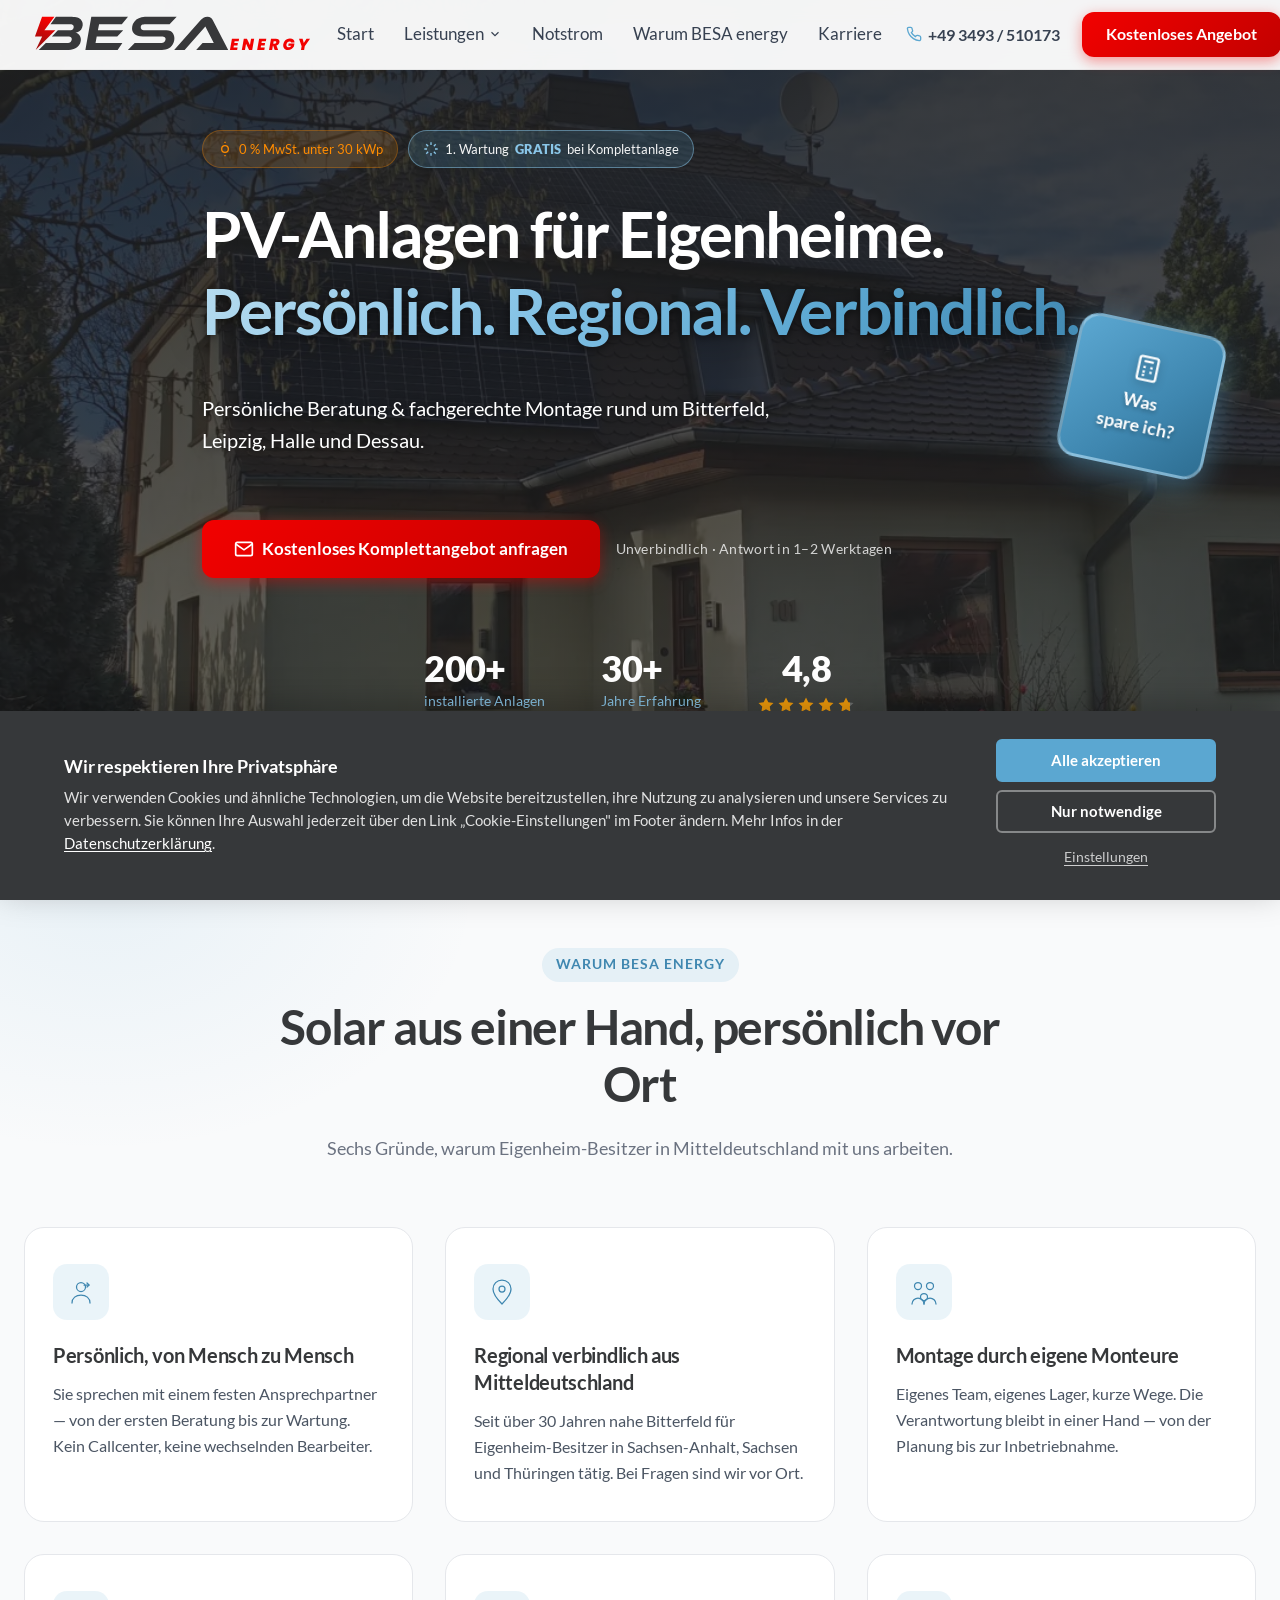
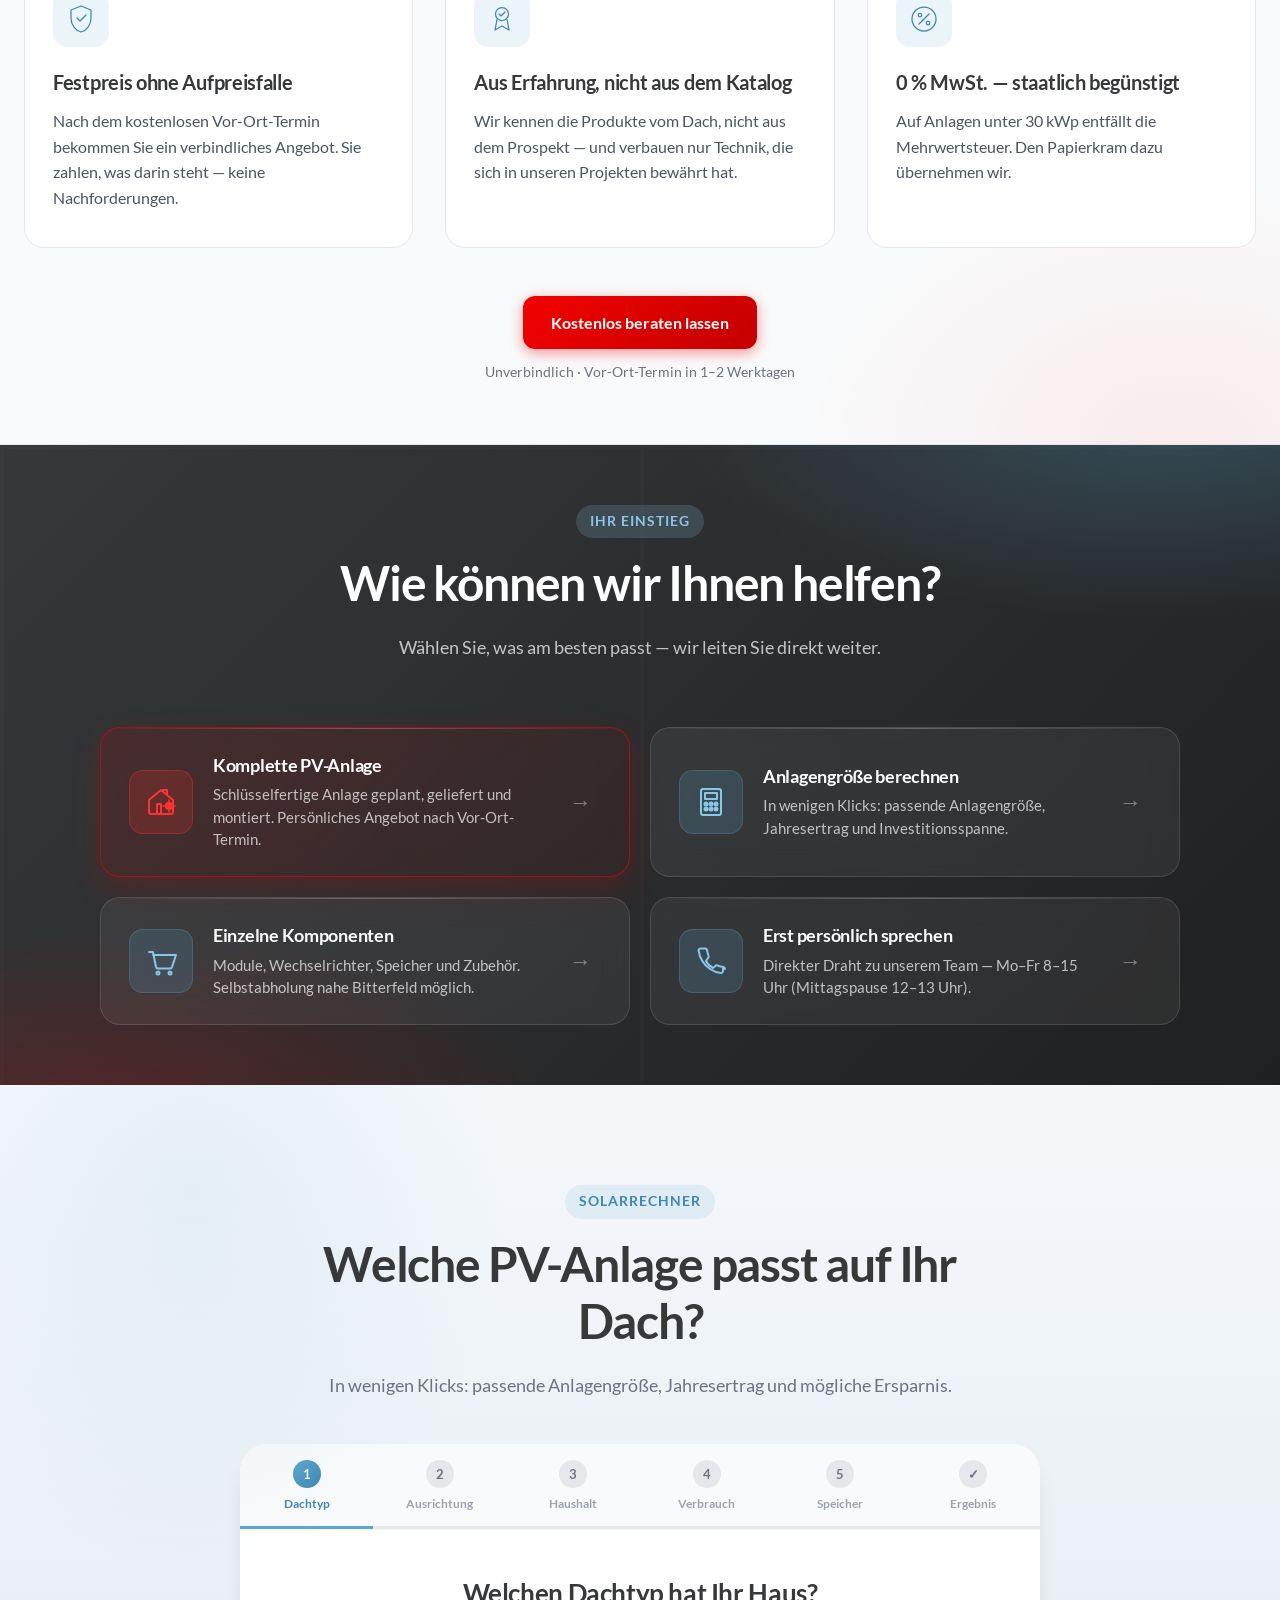
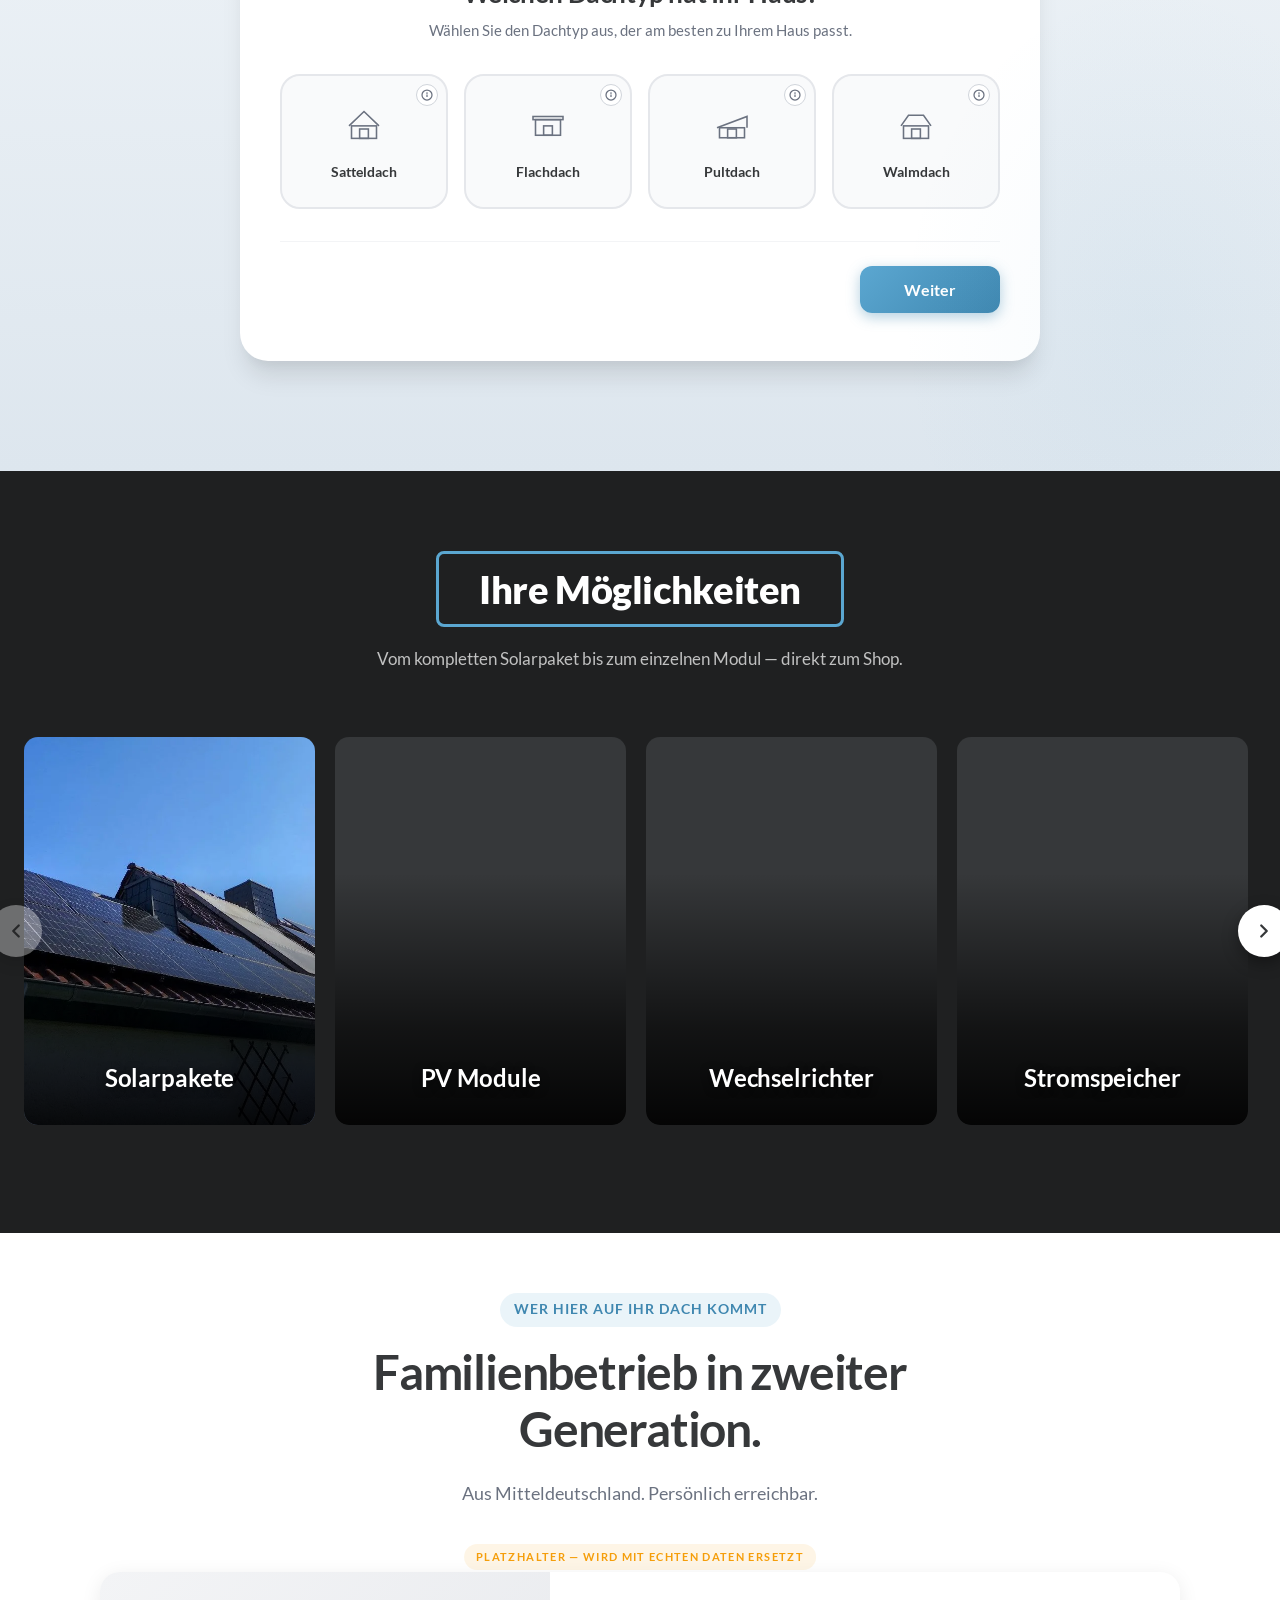
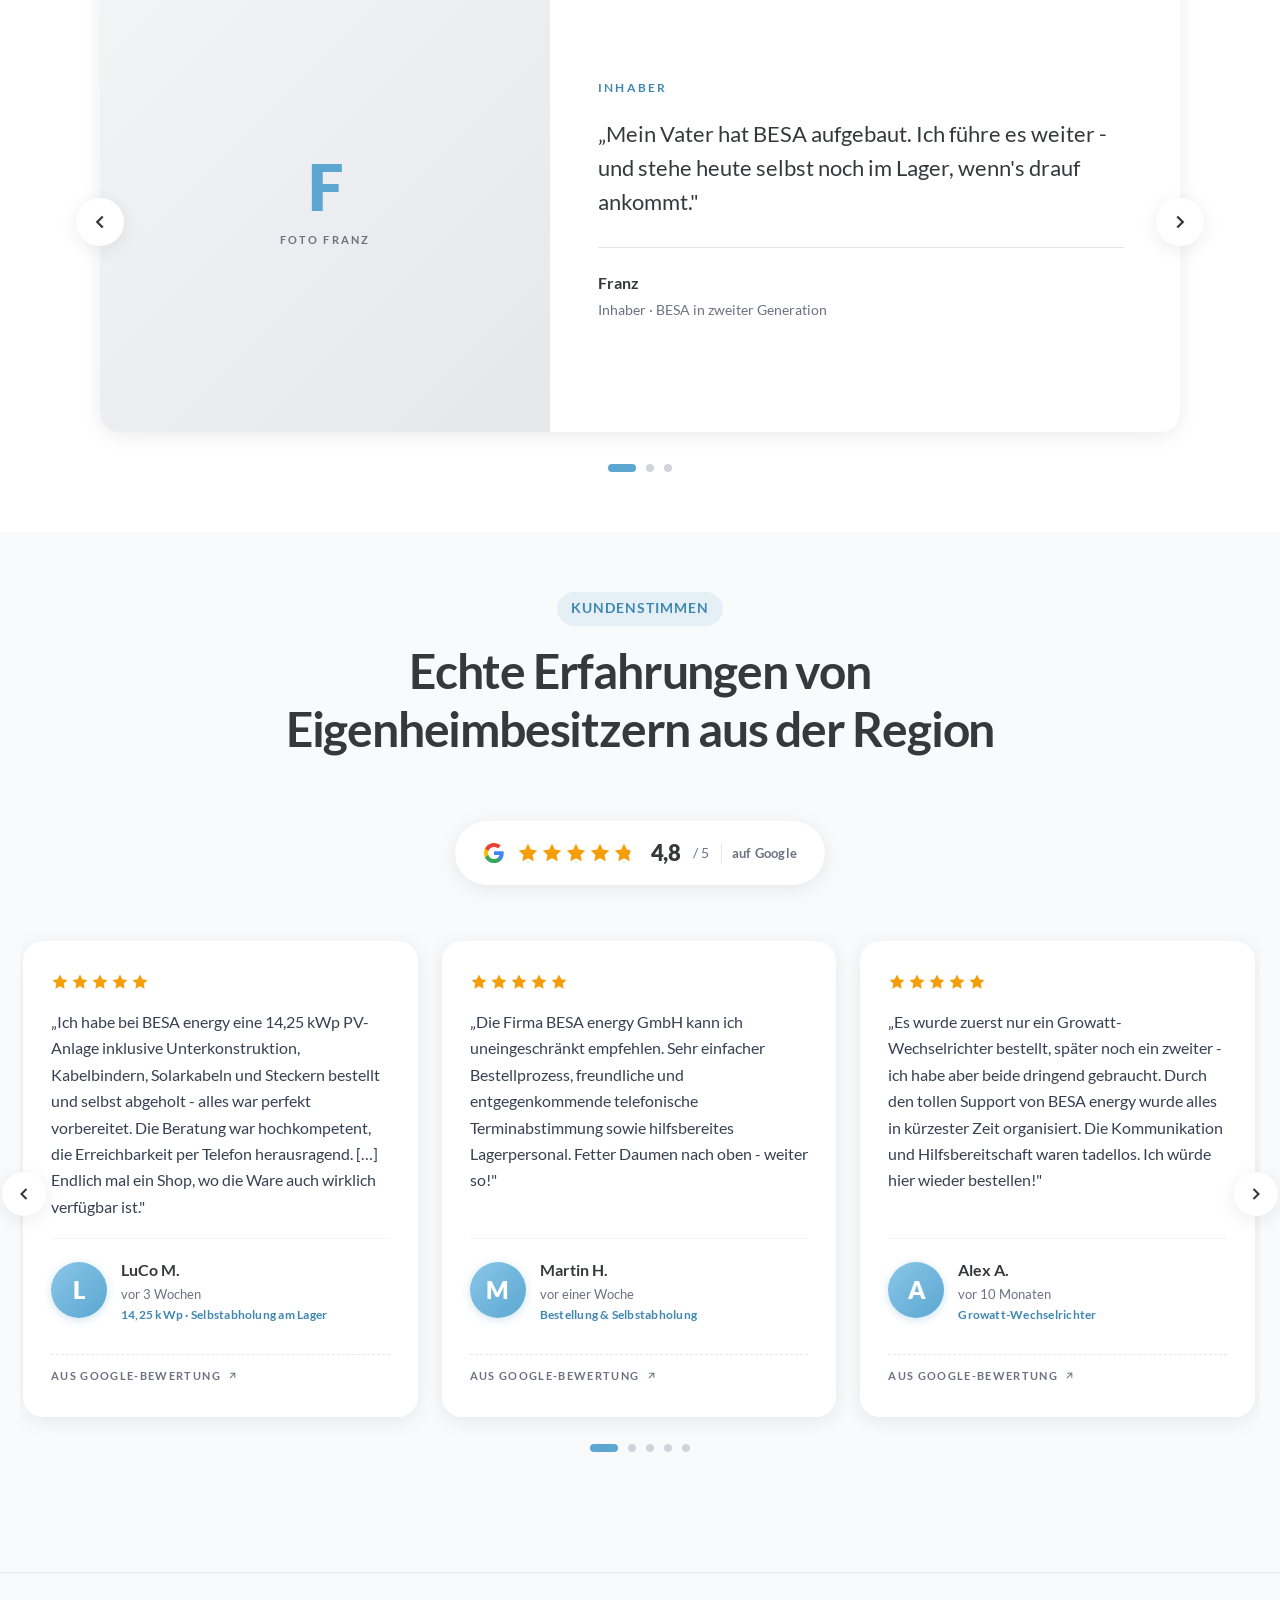
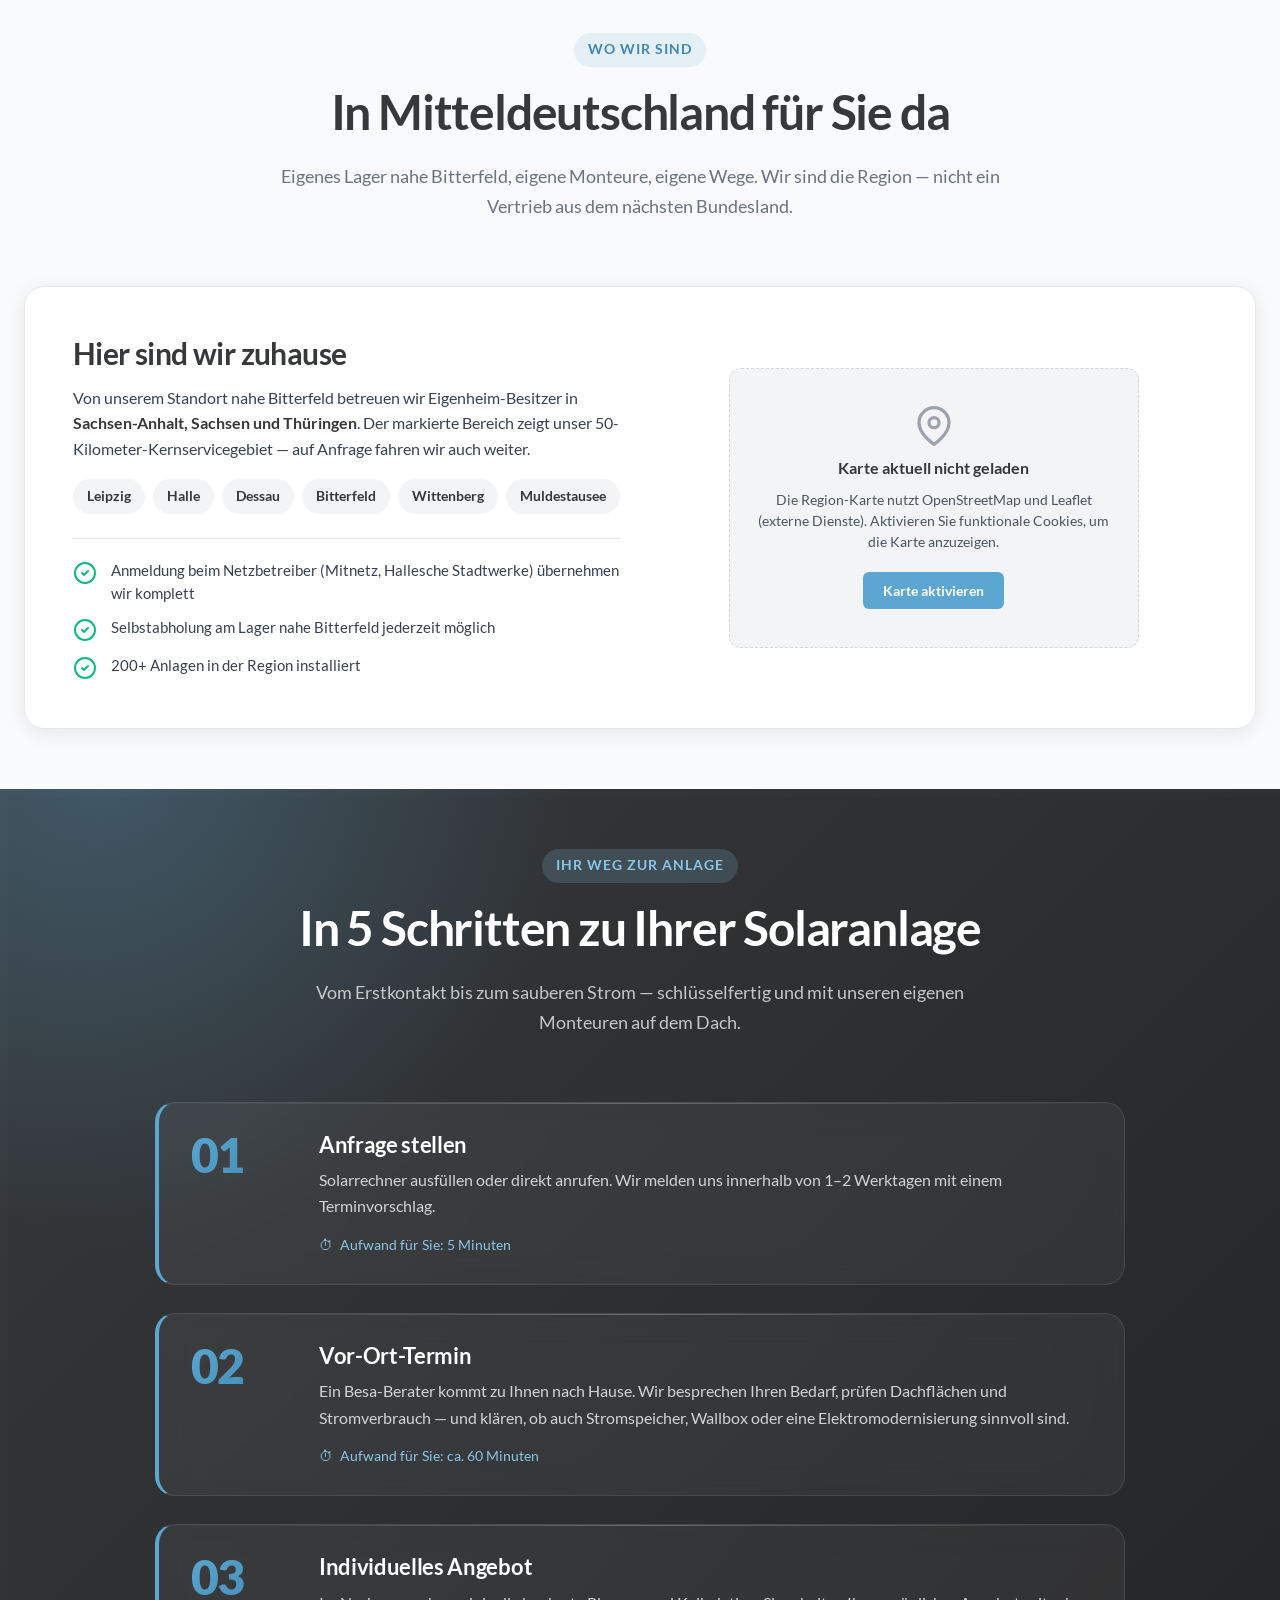
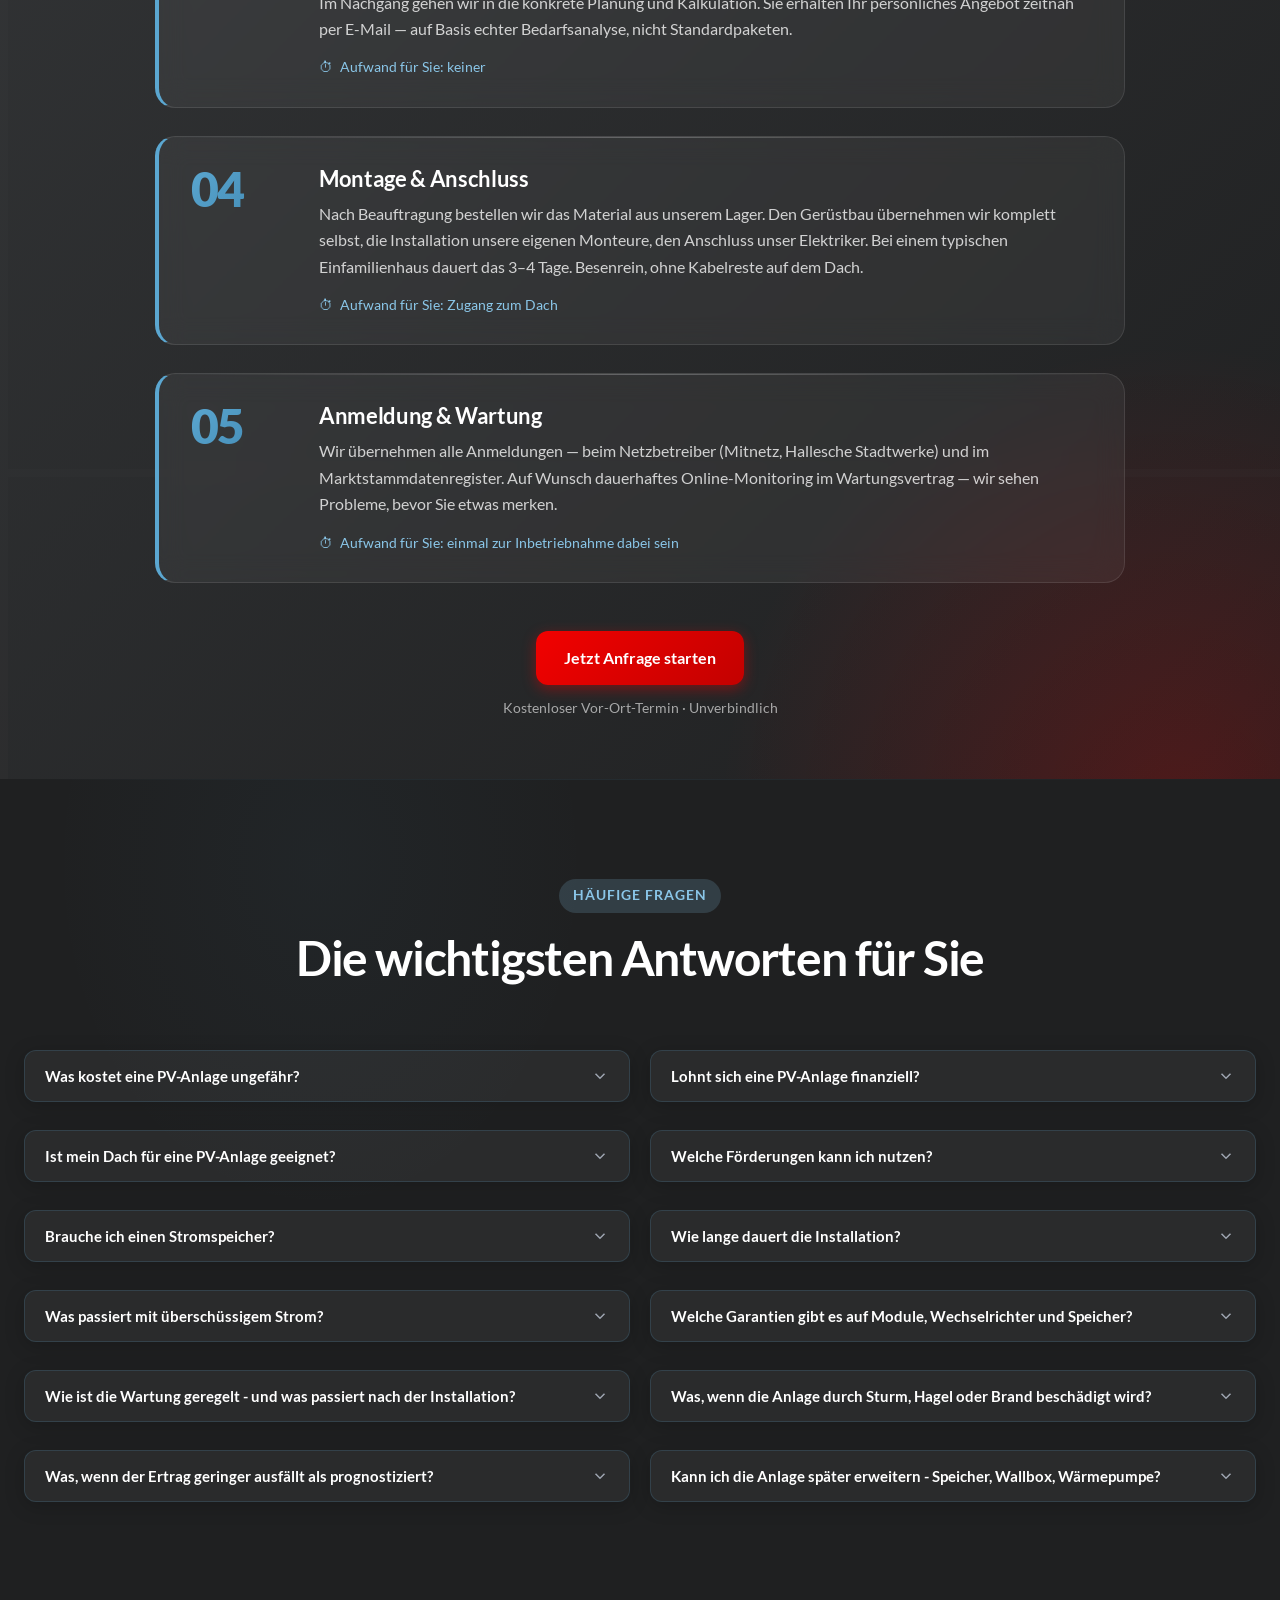
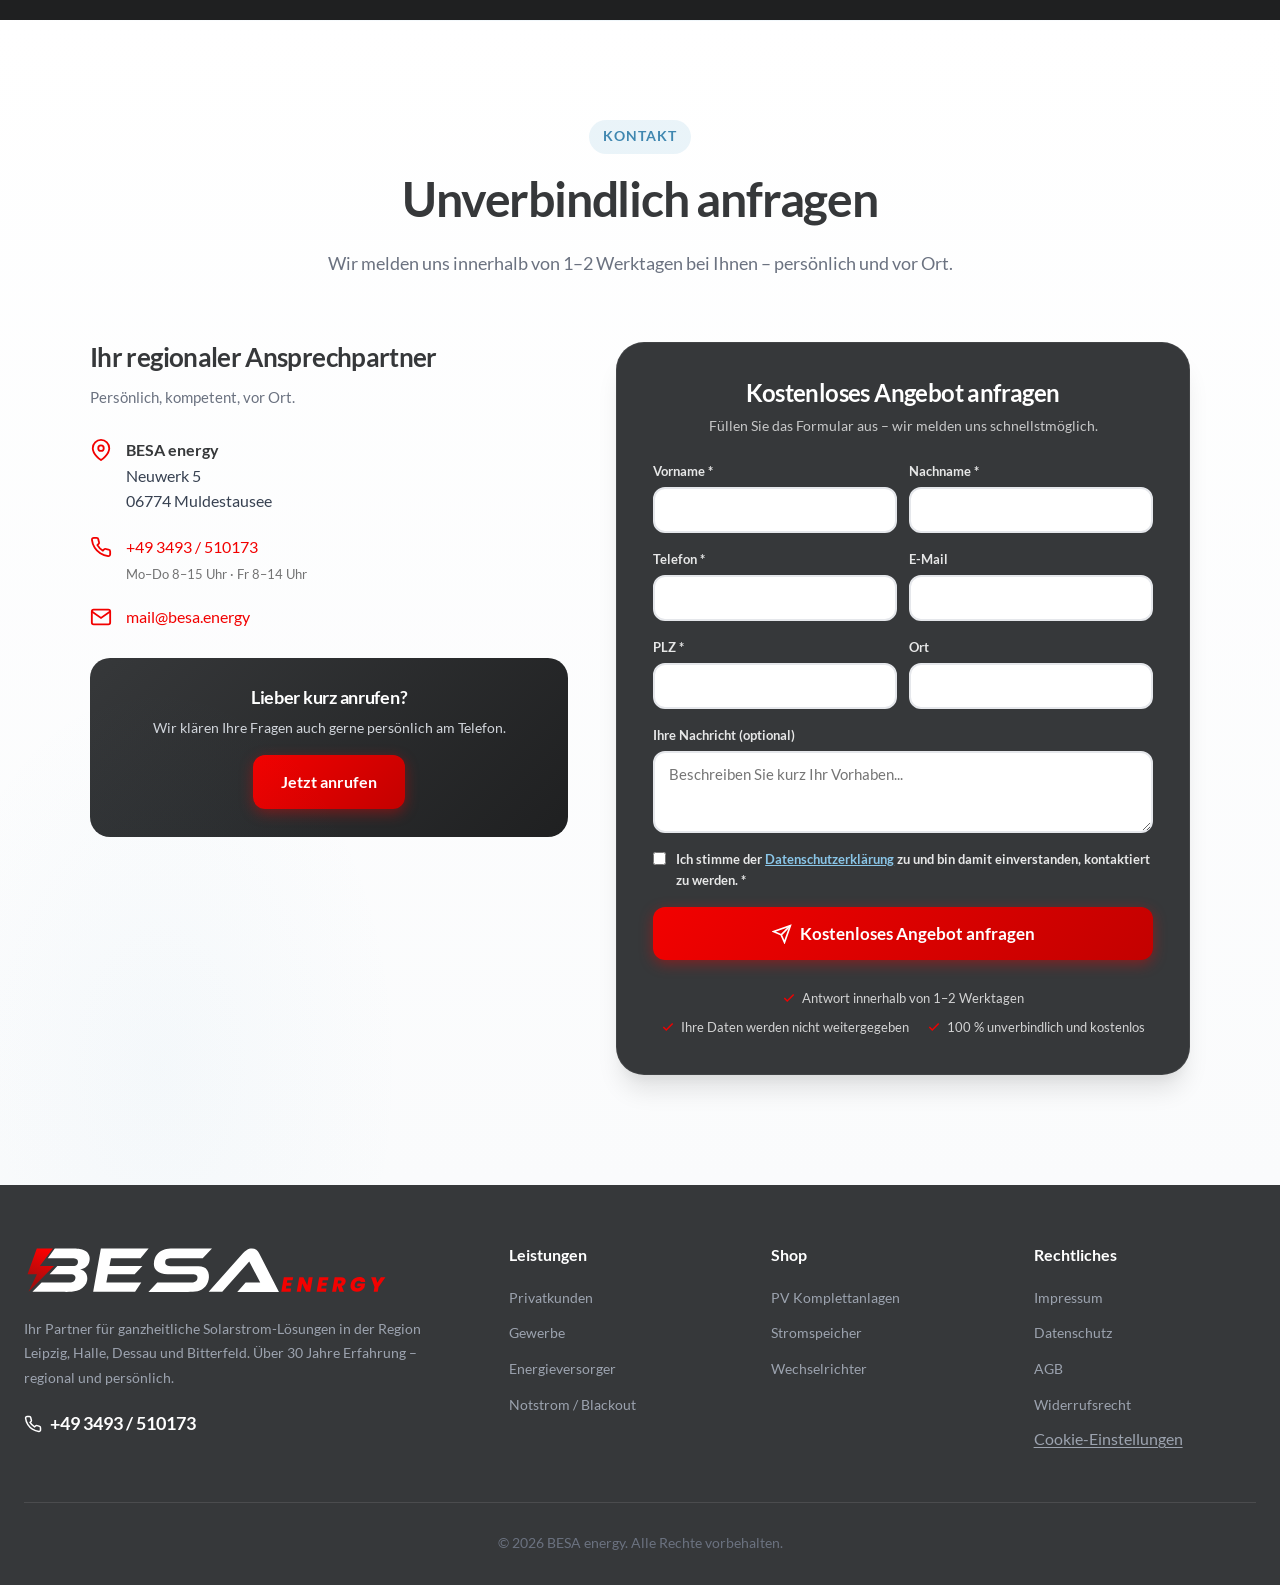
==== index.html @ c67fc4a5 "Initiales Repository: BESA energy Landingpage Statische Website (HTML/CSS/JS, kein Build-Step). Stan" ====
<!DOCTYPE html>
<html lang="de">

<head>
    <meta charset="UTF-8">
    <meta name="viewport" content="width=device-width, initial-scale=1.0">
    <meta name="description"
        content="Effiziente Photovoltaik-Anlagen für Ihr Eigenheim. Schlüsselfertige PV-Lösungen in der Region Bitterfeld, Leipzig, Halle und Dessau. Jetzt kostenlos beraten lassen.">
    <title>BESA energy – Ihre Photovoltaik, mühelos, effizient, nachhaltig</title>
    <link rel="icon" type="image/svg+xml" href="media/favicon.svg">
    <link rel="alternate icon" type="image/png" href="media/favicon-32.png">
    <link rel="apple-touch-icon" href="media/favicon-180.png">

    <!-- Open Graph / Social Media -->
    <meta property="og:type" content="website">
    <meta property="og:title" content="BESA energy – Photovoltaik aus der Region">
    <meta property="og:description"
        content="Schlüsselfertige PV-Lösungen in der Region Bitterfeld, Leipzig, Halle und Dessau. 30+ Jahre Erfahrung. Jetzt kostenlos beraten lassen.">
    <meta property="og:url" content="https://www.besa.energy">
    <meta property="og:image" content="https://www.besa.energy/media/og-image.jpg">
    <meta name="twitter:card" content="summary_large_image">

    <!-- Canonical URL (TODO: an finalen Hosting-Pfad anpassen, sobald Felix entschieden hat - z.B. lp.besa.energy oder besa.energy/lp/) -->
    <link rel="canonical" href="https://www.besa.energy/">

    <!-- Preload critical assets -->
    <link rel="preload" href="media/aerial-solar-farm.jpg" as="image">

    <!-- Lato lokal gehostet (DSGVO-konform) - Preload der wichtigsten Schnitte -->
    <link rel="preload" href="css/fonts/lato-400.woff2" as="font" type="font/woff2" crossorigin>
    <link rel="preload" href="css/fonts/lato-700.woff2" as="font" type="font/woff2" crossorigin>
    <link rel="stylesheet" href="css/styles.css?v=20260615">
    <link rel="stylesheet" href="css/cookie-banner.css?v=20260615">
    <!-- Leaflet (Region-Karte) wird erst nach Cookie-Consent (Funktional) nachgeladen - siehe js/main.js -->
    <!-- EmailJS wird erst beim Absenden des Kontaktformulars nachgeladen - siehe js/main.js -->

    <!-- Schema.org LocalBusiness -->
    <script type="application/ld+json">
    {
        "@context": "https://schema.org",
        "@type": "LocalBusiness",
        "name": "BESA energy",
        "description": "Ihr Partner für ganzheitliche Solarstrom-Lösungen in der Region Bitterfeld, Leipzig, Halle und Dessau.",
        "url": "https://www.besa.energy",
        "telephone": "+493493510173",
        "email": "mail@besa.energy",
        "address": {
            "@type": "PostalAddress",
            "streetAddress": "Neuwerk 5",
            "addressLocality": "Muldestausee",
            "postalCode": "06774",
            "addressCountry": "DE"
        },
        "areaServed": ["Leipzig", "Halle", "Dessau", "Bitterfeld", "Muldestausee"],
        "priceRange": "$$",
        "openingHours": ["Mo-Th 08:00-15:00", "Fr 08:00-14:00"],
        "sameAs": []
    }
    </script>

    <!-- Schema.org FAQPage -->
    <script type="application/ld+json">
    {
        "@context": "https://schema.org",
        "@type": "FAQPage",
        "mainEntity": [
            {
                "@type": "Question",
                "name": "Was kostet eine PV-Anlage ungefähr?",
                "acceptedAnswer": {
                    "@type": "Answer",
                    "text": "Eine schlüsselfertige 6-kWp-Anlage ohne Speicher beginnt bei rund 9.000 €, eine 10-kWp-Anlage mit 10-kWh-Speicher liegt typisch zwischen 18.000 € und 25.000 €. Der Preis hängt von Anlagengröße, Speichergröße, Dachform, Ausrichtung und Zubehör ab. Beim kostenlosen Vor-Ort-Termin gibt es einen verbindlichen Festpreis. Seit 2023 fällt für Anlagen unter 30 kWp keine Mehrwertsteuer mehr an."
                }
            },
            {
                "@type": "Question",
                "name": "Lohnt sich eine PV-Anlage finanziell?",
                "acceptedAnswer": {
                    "@type": "Answer",
                    "text": "Eine typische 10-kWp-Anlage zahlt sich in 9–12 Jahren ab. Danach produziert sie weitere 15–20 Jahre kostenlos Strom - die Module sind in der Regel auf 25+ Jahre Leistung garantiert. Über die Einspeisevergütung (aktuell 8,03 ct/kWh für Anlagen ≤ 10 kWp) wird vergütet, was nicht selbst verbraucht wird."
                }
            },
            {
                "@type": "Question",
                "name": "Ist mein Dach für eine PV-Anlage geeignet?",
                "acceptedAnswer": {
                    "@type": "Answer",
                    "text": "Die meisten Dächer sind geeignet - entscheidend sind Ausrichtung, Neigung und Verschattung. Ideal ist Süd mit 30–35°, aber auch Ost-West-Anlagen erreichen rund 90 % des Optimums. Flachdächer funktionieren mit Aufständerung. Auch ältere Dächer mit Asbest oder Eternit prüfen wir vor Ort - oft lohnt sich eine Sanierung im selben Zug."
                }
            },
            {
                "@type": "Question",
                "name": "Welche Förderungen kann ich nutzen?",
                "acceptedAnswer": {
                    "@type": "Answer",
                    "text": "Die wichtigste Vergünstigung gilt automatisch: 0 % Mehrwertsteuer auf Anlagen unter 30 kWp inkl. Speicher. Für die Finanzierung bietet die KfW über das Programm 270 zinsgünstige Kredite. In Sachsen-Anhalt und Sachsen gibt es zeitweise Landesprogramme für Speicher und Energieberatung. Wir prüfen bei jedem Angebot, was passt, und kümmern uns auf Wunsch um die Antragstellung."
                }
            },
            {
                "@type": "Question",
                "name": "Brauche ich einen Stromspeicher?",
                "acceptedAnswer": {
                    "@type": "Answer",
                    "text": "Pflicht ist er nicht - sinnvoll meist schon. Ohne Speicher liegt der Eigenverbrauch typisch bei 25–35 %, mit Speicher bei 60–80 %. Speicher rechnen sich besonders, wenn man tagsüber wenig zu Hause ist, eine Wärmepumpe plant oder Inselbetrieb bei Stromausfall möchte."
                }
            },
            {
                "@type": "Question",
                "name": "Wie lange dauert die Installation?",
                "acceptedAnswer": {
                    "@type": "Answer",
                    "text": "Die reine Montage dauert 1–3 Tage. Vom Erstgespräch bis zur fertigen Anlage vergehen in der Regel 4–8 Wochen - inklusive Planung, Genehmigung und Netzanmeldung. BESA übernimmt den gesamten Papierkram: Anmeldung beim Netzbetreiber, Marktstammdatenregister und ggf. Bauanzeige."
                }
            },
            {
                "@type": "Question",
                "name": "Was passiert mit überschüssigem Strom?",
                "acceptedAnswer": {
                    "@type": "Answer",
                    "text": "Überschüssiger Strom geht automatisch ins öffentliche Netz und wird über die Einspeisevergütung vergütet - aktuell 8,03 ct/kWh für Anlagen ≤ 10 kWp, festgeschrieben für 20 Jahre. Mit einem Batteriespeicher steigt der Eigenverbrauch von typisch 30 % auf 70–80 % - meist der größere finanzielle Hebel."
                }
            },
            {
                "@type": "Question",
                "name": "Welche Garantien gibt es auf Module, Wechselrichter und Speicher?",
                "acceptedAnswer": {
                    "@type": "Answer",
                    "text": "Module: 25 Jahre Leistungsgarantie (mindestens 80–87 % Nennleistung) und 12–15 Jahre Produktgarantie. Wechselrichter: meist 10 Jahre. Speicher: 10 Jahre. Plus zweijährige Werkstatt-Gewährleistung auf die Montage. Eingesetzt werden bewährte Marken wie SMA, Fronius, BYD."
                }
            },
            {
                "@type": "Question",
                "name": "Wie ist die Wartung geregelt?",
                "acceptedAnswer": {
                    "@type": "Answer",
                    "text": "Eine PV-Anlage ist sehr wartungsarm. Empfohlen wird ein Wartungs-Check alle 4–6 Jahre für Verschmutzung, Verkabelung und Wechselrichter-Daten. Die erste Wartung bei BESA ist gratis, wenn Kauf und Montage über uns laufen."
                }
            },
            {
                "@type": "Question",
                "name": "Was, wenn die Anlage durch Sturm, Hagel oder Brand beschädigt wird?",
                "acceptedAnswer": {
                    "@type": "Answer",
                    "text": "Module sind so gebaut, dass sie Hagelkörnern bis ca. 25 mm Durchmesser standhalten. Wir empfehlen, die Anlage in die Wohngebäudeversicherung aufzunehmen oder eine separate PV-Versicherung abzuschließen (ab ca. 80 €/Jahr). BESA hilft bei der Schadensaufnahme und Dokumentation."
                }
            },
            {
                "@type": "Question",
                "name": "Was, wenn der Ertrag geringer ausfällt als prognostiziert?",
                "acceptedAnswer": {
                    "@type": "Answer",
                    "text": "Schwankungen von ±10 % zwischen einzelnen Jahren sind normal. Wenn der Ertrag dauerhaft deutlich unter Prognose liegt, schauen wir uns die Anlage an - meist ist es Verschmutzung, ein Modul-Defekt oder ein Wechselrichter-Problem. Über Garantie oder Wartung abgedeckt."
                }
            },
            {
                "@type": "Question",
                "name": "Kann ich die Anlage später erweitern?",
                "acceptedAnswer": {
                    "@type": "Answer",
                    "text": "Ja, in den meisten Fällen problemlos. Speicher lassen sich nachrüsten, sofern der Wechselrichter dafür ausgelegt ist. Wallboxen integrieren sich reibungslos. Auch eine Modul-Erweiterung ist möglich, wenn Dachplatz und Wechselrichter mitmachen. Wer schon beim Erstkauf E-Auto oder Wärmepumpe plant, sollte das in der Planung berücksichtigen lassen."
                }
            }
        ]
    }
    </script>
</head>

<body>
    <!-- Header -->
    <header class="header" id="header">
        <div class="container">
            <a href="/" class="logo">
                <img src="media/logo.svg" alt="BESA energy" class="logo-img">
            </a>
            <nav class="nav" id="nav">
                <a href="index.html" class="active">Start</a>
                <!-- Leistungen: echte Unterseiten (privat/gewerbe/energieversorger = privat/Gewerbe/Stadtwerke) -->
                <div class="nav-dropdown">
                    <a href="#">Leistungen <svg viewBox="0 0 24 24" fill="none" stroke="currentColor" stroke-width="2">
                            <polyline points="6 9 12 15 18 9"></polyline>
                        </svg></a>
                    <div class="dropdown-menu">
                        <a href="leistungen/privat.html"><svg viewBox="0 0 24 24" fill="none" stroke="currentColor"
                                stroke-width="2">
                                <path d="M3 9l9-7 9 7v11a2 2 0 0 1-2 2H5a2 2 0 0 1-2-2z"></path>
                                <polyline points="9 22 9 12 15 12 15 22"></polyline>
                            </svg> Privatkunden</a>
                        <a href="leistungen/gewerbe.html"><svg viewBox="0 0 24 24" fill="none" stroke="currentColor"
                                stroke-width="2">
                                <rect x="2" y="7" width="20" height="14" rx="2" ry="2"></rect>
                                <path d="M16 21V5a2 2 0 0 0-2-2h-4a2 2 0 0 0-2 2v16"></path>
                            </svg> Gewerbe</a>
                        <a href="leistungen/energieversorger.html"><svg viewBox="0 0 24 24" fill="none"
                                stroke="currentColor" stroke-width="2">
                                <path d="M13 2L3 14h9l-1 8 10-12h-9l1-8z"></path>
                            </svg> Energieversorger</a>
                    </div>
                </div>
                <!-- ===========================================================
                     PHASE 2 — hier einhängen, sobald Inhalte existieren
                     (Informationsarchitektur aus Meeting 26.05.2026):
                       • "Produkte" ▾  → Dropdown in den JTL-Shop
                         (Solarmodule / Speicher / Wechselrichter / Balkonkraftwerk)
                       • "Ratgeber" ▾  → Dropdown für Blog- & SEO-Artikel
                       • "Referenzen"  → eigene Projektbilder-Seite
                     Aufbau identisch zum Leistungen-Dropdown oben (.nav-dropdown
                     + .dropdown-menu) — nur Inhalte tauschen.
                     Regionale SEO-Seiten (Bitterfeld, Leipzig, Halle …) bewusst
                     NICHT hier, sondern in den Footer (sonst überläuft die Navi).
                     =========================================================== -->
                <a href="notstrom.html">Notstrom</a>
                <a href="#warum-besa-3">Warum BESA energy</a>
                <a href="karriere.html">Karriere</a>
                <!-- Entfernt aus der Top-Navi (Meeting-Entscheidung 26.05.):
                     • Solarrechner → erreichbar über Hero-Scroll-Indikator + eigene Sektion (#solarrechner)
                     • FAQ          → erreichbar über Footer + Scrollen
                     • Kontakt      → der "Kostenloses Angebot"-Button ist der Kontakt-Weg -->
            </nav>
            <div class="header-ctas">
                <a href="tel:+493493510173" class="header-phone"><svg viewBox="0 0 24 24" fill="none"
                        stroke="currentColor" stroke-width="2" width="16" height="16">
                        <path
                            d="M22 16.92v3a2 2 0 0 1-2.18 2 19.79 19.79 0 0 1-8.63-3.07 19.5 19.5 0 0 1-6-6 19.79 19.79 0 0 1-3.07-8.67A2 2 0 0 1 4.11 2h3a2 2 0 0 1 2 1.72c.127.96.361 1.903.7 2.81a2 2 0 0 1-.45 2.11L8.09 9.91a16 16 0 0 0 6 6l1.27-1.27a2 2 0 0 1 2.11-.45c.907.339 1.85.573 2.81.7A2 2 0 0 1 22 16.92z">
                        </path>
                    </svg>+49 3493 / 510173</a>
                <a href="#formular" class="btn btn-primary header-cta">Kostenloses Angebot</a>
            </div>
            <button class="mobile-menu-btn" id="mobile-menu-btn" aria-label="Menü öffnen">
                <span></span><span></span><span></span>
            </button>
        </div>
    </header>

    <!-- Hero -->
    <section class="hero" id="hero">
        <div class="hero-photo-container">
            <picture>
                <source media="(max-width: 768px)" srcset="media/hero-mobile.webp">
                <img src="media/hero-desktop.webp" alt="Photovoltaikanlage auf einem Eigenheim in Mitteldeutschland" class="hero-photo" fetchpriority="high">
            </picture>
            <div class="hero-overlay"></div>
        </div>
        <div class="container">
            <div class="hero-content">

                <div class="hero-badges-row">
                    <span class="hero-badge hero-badge-highlight">
                        <svg viewBox="0 0 24 24" fill="none" stroke="currentColor" stroke-width="2" width="16"
                            height="16">
                            <circle cx="12" cy="12" r="5"></circle>
                            <line x1="12" y1="1" x2="12" y2="3"></line>
                            <line x1="12" y1="21" x2="12" y2="23"></line>
                        </svg>
                        0 % MwSt. unter 30 kWp
                    </span>
                    <span class="hero-badge hero-badge-gratis">
                        <svg viewBox="0 0 24 24" fill="none" stroke="currentColor" stroke-width="2" width="16"
                            height="16">
                            <path
                                d="M12 2v4M12 18v4M4.93 4.93l2.83 2.83M16.24 16.24l2.83 2.83M2 12h4M18 12h4M4.93 19.07l2.83-2.83M16.24 7.76l2.83-2.83">
                            </path>
                        </svg>
                        1. Wartung <strong>GRATIS</strong> bei Komplettanlage
                    </span>
                </div>

                <h1 class="hero-title">PV-Anlagen für Eigenheime.<br><span class="text-gradient">Persönlich. Regional. Verbindlich.</span></h1>
                <p class="hero-subtitle">Persönliche Beratung &amp; fachgerechte Montage rund um Bitterfeld, Leipzig, Halle und Dessau.</p>
                <div class="hero-cta">
                    <!-- 24.05.: Sekundär-CTA "Zum Shop" entfernt (Felix-Vorgabe A1: LP = primär Lead-Page, Shop bleibt im Header).
                         Primär-CTA outcome-orientiert formuliert ("Komplettangebot" statt nur "Angebot"). -->
                    <a href="#formular" class="btn btn-primary btn-large">
                        <svg viewBox="0 0 24 24" fill="none" stroke="currentColor" stroke-width="2" width="20"
                            height="20">
                            <path d="M4 4h16c1.1 0 2 .9 2 2v12c0 1.1-.9 2-2 2H4c-1.1 0-2-.9-2-2V6c0-1.1.9-2 2-2z">
                            </path>
                            <polyline points="22,6 12,13 2,6"></polyline>
                        </svg>
                        Kostenloses Komplettangebot anfragen
                    </a>
                    <span class="hero-cta-note">Unverbindlich · Antwort in 1–2 Werktagen</span>
                </div>
                <div class="hero-trust">
                    <div class="trust-item"><span class="trust-number">200+</span><span class="trust-label">installierte Anlagen</span></div>
                    <div class="trust-item"><span class="trust-number">30+</span><span class="trust-label">Jahre Erfahrung</span></div>
                    <div class="trust-item trust-item-google">
                        <span class="trust-number">4,8</span>
                        <div class="trust-stars" aria-label="4,8 von 5 Sternen">
                            <svg viewBox="0 0 24 24" class="star"><path d="M12 2l3.09 6.26L22 9.27l-5 4.87 1.18 6.88L12 17.77l-6.18 3.25L7 14.14 2 9.27l6.91-1.01L12 2z"/></svg>
                            <svg viewBox="0 0 24 24" class="star"><path d="M12 2l3.09 6.26L22 9.27l-5 4.87 1.18 6.88L12 17.77l-6.18 3.25L7 14.14 2 9.27l6.91-1.01L12 2z"/></svg>
                            <svg viewBox="0 0 24 24" class="star"><path d="M12 2l3.09 6.26L22 9.27l-5 4.87 1.18 6.88L12 17.77l-6.18 3.25L7 14.14 2 9.27l6.91-1.01L12 2z"/></svg>
                            <svg viewBox="0 0 24 24" class="star"><path d="M12 2l3.09 6.26L22 9.27l-5 4.87 1.18 6.88L12 17.77l-6.18 3.25L7 14.14 2 9.27l6.91-1.01L12 2z"/></svg>
                            <svg viewBox="0 0 24 24" class="star star-partial">
                                <defs><linearGradient id="hero-star-fill"><stop offset="80%" stop-color="#F59E0B"/><stop offset="80%" stop-color="rgba(255,255,255,0.25)"/></linearGradient></defs>
                                <path d="M12 2l3.09 6.26L22 9.27l-5 4.87 1.18 6.88L12 17.77l-6.18 3.25L7 14.14 2 9.27l6.91-1.01L12 2z" fill="url(#hero-star-fill)"/>
                            </svg>
                        </div>
                        <span class="trust-label trust-label-google">
                            <svg class="google-wordmark" viewBox="0 0 272 92" aria-label="Google" role="img">
                                <path fill="#EA4335" d="M115.75 47.18c0 12.77-9.99 22.18-22.25 22.18s-22.25-9.41-22.25-22.18C71.25 34.32 81.24 25 93.5 25s22.25 9.32 22.25 22.18zm-9.74 0c0-7.98-5.79-13.44-12.51-13.44S80.99 39.2 80.99 47.18c0 7.9 5.79 13.44 12.51 13.44s12.51-5.55 12.51-13.44z"/>
                                <path fill="#FBBC05" d="M163.75 47.18c0 12.77-9.99 22.18-22.25 22.18s-22.25-9.41-22.25-22.18c0-12.85 9.99-22.18 22.25-22.18s22.25 9.32 22.25 22.18zm-9.74 0c0-7.98-5.79-13.44-12.51-13.44s-12.51 5.46-12.51 13.44c0 7.9 5.79 13.44 12.51 13.44s12.51-5.55 12.51-13.44z"/>
                                <path fill="#4285F4" d="M209.75 26.34v39.82c0 16.38-9.66 23.07-21.08 23.07-10.75 0-17.22-7.19-19.66-13.07l8.48-3.53c1.51 3.61 5.21 7.87 11.17 7.87 7.31 0 11.84-4.51 11.84-13v-3.19h-.34c-2.18 2.69-6.38 5.04-11.68 5.04-11.09 0-21.25-9.66-21.25-22.09 0-12.52 10.16-22.26 21.25-22.26 5.29 0 9.49 2.35 11.68 4.96h.34v-3.61h9.25zm-8.56 20.92c0-7.81-5.21-13.52-11.84-13.52-6.72 0-12.35 5.71-12.35 13.52 0 7.73 5.63 13.36 12.35 13.36 6.63 0 11.84-5.63 11.84-13.36z"/>
                                <path fill="#34A853" d="M225 3v65h-9.5V3h9.5z"/>
                                <path fill="#EA4335" d="M262.02 54.48l7.56 5.04c-2.44 3.61-8.32 9.83-18.48 9.83-12.6 0-22.01-9.74-22.01-22.18 0-13.19 9.49-22.18 20.92-22.18 11.51 0 17.14 9.16 18.98 14.11l1.01 2.52-29.65 12.28c2.27 4.45 5.8 6.72 10.75 6.72 4.96 0 8.4-2.44 10.92-6.14zm-23.27-7.98l19.82-8.23c-1.09-2.77-4.37-4.7-8.23-4.7-4.95 0-11.84 4.37-11.59 12.93z"/>
                                <path fill="#4285F4" d="M35.29 41.41V32H67c.31 1.64.47 3.58.47 5.68 0 7.06-1.93 15.79-8.15 22.01-6.05 6.3-13.78 9.66-24.02 9.66C16.32 69.35.36 53.89.36 34.91.36 15.93 16.32.47 35.3.47c10.5 0 17.98 4.12 23.6 9.49l-6.64 6.64c-4.03-3.78-9.49-6.72-16.97-6.72-13.86 0-24.7 11.17-24.7 25.03 0 13.86 10.84 25.03 24.7 25.03 8.99 0 14.11-3.61 17.39-6.89 2.66-2.66 4.41-6.46 5.1-11.65l-22.49.01z"/>
                            </svg>
                        </span>
                    </div>
                </div>
            </div>
        </div>
        <!-- Solarrechner Floating Sticker (umgebaut 31.05.: vorher Blackout-Schutz).
             Führt zur Solarrechner-Sektion #solarrechner. -->
        <a href="#solarrechner" class="hero-solar-sticker">
            <svg viewBox="0 0 24 24" fill="none" stroke="currentColor" stroke-width="2" width="28" height="28">
                <rect x="4" y="2" width="16" height="20" rx="2"></rect>
                <line x1="8" y1="6" x2="16" y2="6"></line>
                <line x1="8" y1="11" x2="10" y2="11"></line>
                <line x1="14" y1="11" x2="16" y2="11"></line>
                <line x1="8" y1="15" x2="10" y2="15"></line>
                <line x1="14" y1="15" x2="16" y2="15"></line>
                <line x1="8" y1="18" x2="10" y2="18"></line>
            </svg>
            <span>Was<br>spare ich?</span>
        </a>
        <!-- Scroll Down Indicator → expliziter Solarrechner-Zugang (Meeting 26.05.:
             Solarrechner aus Top-Navi entfernt, dafür hier oben beschriftet). -->
        <a href="#solarrechner" class="scroll-indicator" aria-label="Zum Solarrechner scrollen">
            <span class="scroll-indicator-label">Solarrechner</span>
            <svg viewBox="0 0 24 24" fill="none" stroke="currentColor" stroke-width="2" width="28" height="28">
                <polyline points="6 9 12 15 18 9"></polyline>
            </svg>
        </a>
    </section>

    <!-- Trust-Bar: 4 Differenzierungs-Items gegen Subunternehmer-Vertriebe -->
    <div class="trust-bar">
        <div class="container">
            <div class="trust-bar-grid">
                <div class="trust-bar-item">
                    <svg viewBox="0 0 24 24" fill="none" stroke="currentColor" stroke-width="2" width="32" height="32" aria-hidden="true">
                        <path d="M12 2 L4 6 v6 c0 5 3.4 9.4 8 10 c4.6-.6 8-5 8-10 V6 z"></path>
                        <polyline points="9 12 11 14 15 10"></polyline>
                    </svg>
                    <div>
                        <strong>Fachbetrieb</strong>
                        <span>Fachgerecht geplant und montiert</span>
                    </div>
                </div>
                <div class="trust-bar-item">
                    <svg viewBox="0 0 24 24" fill="none" stroke="currentColor" stroke-width="2" width="32" height="32" aria-hidden="true">
                        <path d="M3 9l9-7 9 7v11a2 2 0 0 1-2 2H5a2 2 0 0 1-2-2z"></path>
                        <polyline points="9 22 9 12 15 12 15 22"></polyline>
                    </svg>
                    <div>
                        <strong>Eigenes Lager</strong>
                        <span>Selbstabholung nahe Bitterfeld möglich</span>
                    </div>
                </div>
                <div class="trust-bar-item">
                    <svg viewBox="0 0 24 24" fill="none" stroke="currentColor" stroke-width="2" width="32" height="32" aria-hidden="true">
                        <path d="M16 21v-2a4 4 0 0 0-4-4H6a4 4 0 0 0-4 4v2"></path>
                        <circle cx="9" cy="7" r="4"></circle>
                        <path d="M22 21v-2a4 4 0 0 0-3-3.87"></path>
                        <path d="M16 3.13a4 4 0 0 1 0 7.75"></path>
                    </svg>
                    <div>
                        <strong>Eigene Monteure</strong>
                        <span>Festangestellte Teams auf Ihrem Dach</span>
                    </div>
                </div>
                <div class="trust-bar-item">
                    <svg viewBox="0 0 24 24" fill="none" stroke="currentColor" stroke-width="2" width="32" height="32" aria-hidden="true">
                        <path d="M21 11.5 a8.38 8.38 0 0 1 -.9 3.8 8.5 8.5 0 0 1 -7.6 4.7 8.38 8.38 0 0 1 -3.8 -.9 L3 21 l1.9-5.7 a8.38 8.38 0 0 1 -.9 -3.8 8.5 8.5 0 0 1 4.7 -7.6 8.38 8.38 0 0 1 3.8 -.9 h.5 a8.48 8.48 0 0 1 8 8 z"></path>
                    </svg>
                    <div>
                        <strong>Ein Ansprechpartner</strong>
                        <span>Persönlich, auch nach dem Kauf</span>
                    </div>
                </div>
            </div>
        </div>
    </div>

    <!-- 3-Benefits-Block: "Warum BESA energy" (Felix-Direktwunsch 20.05.) -->
    <!-- Psychologische Hebel: Risk Reversal (kein Subunternehmer) + Authority Bias (30+ Jahre)
         + Social Proof (Persönlichkeit) + Lokal-Bias (Mitteldeutschland) -->
    <section class="benefits-3-section section-compact" id="warum-besa-3">
        <div class="container">
            <div class="section-header centered">
                <span class="section-label">Warum BESA energy</span>
                <h2>Solar aus einer Hand, persönlich vor Ort</h2>
                <p class="section-desc">Sechs Gründe, warum Eigenheim-Besitzer in Mitteldeutschland mit uns arbeiten.</p>
            </div>

            <div class="benefits-3-grid">
                <!-- Benefit 1: Persönlich -->
                <article class="benefit-3-item">
                    <div class="benefit-3-icon" aria-hidden="true">
                        <svg viewBox="0 0 64 64" fill="none" stroke="currentColor" stroke-width="2.5" stroke-linecap="round" stroke-linejoin="round">
                            <circle cx="32" cy="22" r="9"></circle>
                            <path d="M14 54 c0-10 8-16 18-16 s18 6 18 16"></path>
                            <path d="M44 14 l4 4 -4 4"></path>
                            <path d="M48 18 H38"></path>
                        </svg>
                    </div>
                    <h3>Persönlich, von Mensch zu Mensch</h3>
                    <p>Sie sprechen mit einem festen Ansprechpartner — von der ersten Beratung bis zur Wartung. Kein Callcenter, keine wechselnden Bearbeiter.</p>
                </article>

                <!-- Benefit 2: Regional verbindlich -->
                <article class="benefit-3-item">
                    <div class="benefit-3-icon" aria-hidden="true">
                        <svg viewBox="0 0 64 64" fill="none" stroke="currentColor" stroke-width="2.5" stroke-linecap="round" stroke-linejoin="round">
                            <path d="M32 56 C20 44 14 36 14 26 a18 18 0 0 1 36 0 c0 10 -6 18 -18 30 z"></path>
                            <circle cx="32" cy="26" r="6"></circle>
                        </svg>
                    </div>
                    <h3>Regional verbindlich aus Mitteldeutschland</h3>
                    <p>Seit über 30 Jahren nahe Bitterfeld für Eigenheim-Besitzer in Sachsen-Anhalt, Sachsen und Thüringen tätig. Bei Fragen sind wir vor Ort.</p>
                </article>

                <!-- Benefit 3: Ohne Subunternehmer -->
                <article class="benefit-3-item">
                    <div class="benefit-3-icon" aria-hidden="true">
                        <svg viewBox="0 0 64 64" fill="none" stroke="currentColor" stroke-width="2.5" stroke-linecap="round" stroke-linejoin="round">
                            <circle cx="20" cy="20" r="7"></circle>
                            <circle cx="44" cy="20" r="7"></circle>
                            <circle cx="32" cy="42" r="7"></circle>
                            <path d="M8 56 c0-7 6-12 12-12 s12 5 12 12"></path>
                            <path d="M32 56 c0-7 6-12 12-12 s12 5 12 12"></path>
                        </svg>
                    </div>
                    <h3>Montage durch eigene Monteure</h3>
                    <p>Eigenes Team, eigenes Lager, kurze Wege. Die Verantwortung bleibt in einer Hand — von der Planung bis zur Inbetriebnahme.</p>
                </article>

                <!-- Benefit 4: Festpreis -->
                <article class="benefit-3-item">
                    <div class="benefit-3-icon" aria-hidden="true">
                        <svg viewBox="0 0 64 64" fill="none" stroke="currentColor" stroke-width="2.5" stroke-linecap="round" stroke-linejoin="round">
                            <path d="M32 6 L12 14 v16 c0 14 9 25 20 28 c11 -3 20 -14 20 -28 V14 z"></path>
                            <path d="M24 30 l6 6 12 -12"></path>
                        </svg>
                    </div>
                    <h3>Festpreis ohne Aufpreisfalle</h3>
                    <p>Nach dem kostenlosen Vor-Ort-Termin bekommen Sie ein verbindliches Angebot. Sie zahlen, was darin steht — keine Nachforderungen.</p>
                </article>

                <!-- Benefit 5: Erfahrung -->
                <article class="benefit-3-item">
                    <div class="benefit-3-icon" aria-hidden="true">
                        <svg viewBox="0 0 64 64" fill="none" stroke="currentColor" stroke-width="2.5" stroke-linecap="round" stroke-linejoin="round">
                            <circle cx="32" cy="22" r="13"></circle>
                            <path d="M22 33 L18 54 L32 46 L46 54 L42 33"></path>
                            <path d="M26 22 l4 4 8 -8"></path>
                        </svg>
                    </div>
                    <h3>Aus Erfahrung, nicht aus dem Katalog</h3>
                    <p>Wir kennen die Produkte vom Dach, nicht aus dem Prospekt — und verbauen nur Technik, die sich in unseren Projekten bewährt hat.</p>
                </article>

                <!-- Benefit 6: 0% MwSt -->
                <article class="benefit-3-item">
                    <div class="benefit-3-icon" aria-hidden="true">
                        <svg viewBox="0 0 64 64" fill="none" stroke="currentColor" stroke-width="2.5" stroke-linecap="round" stroke-linejoin="round">
                            <circle cx="32" cy="32" r="24"></circle>
                            <circle cx="24" cy="24" r="3.5"></circle>
                            <circle cx="40" cy="40" r="3.5"></circle>
                            <path d="M42 22 L22 42"></path>
                        </svg>
                    </div>
                    <h3>0 % MwSt. — staatlich begünstigt</h3>
                    <p>Auf Anlagen unter 30 kWp entfällt die Mehrwertsteuer. Den Papierkram dazu übernehmen wir.</p>
                </article>
            </div>

            <div class="benefits-3-cta">
                <a href="#formular" class="btn btn-primary">Kostenlos beraten lassen</a>
                <span class="benefits-3-cta-note">Unverbindlich · Vor-Ort-Termin in 1–2 Werktagen</span>
            </div>
        </div>
    </section>

    <!-- Produkt-Selector "Was suchen Sie?"
         Eingebaut 24.05.2026 — 1KOMMA5°-Inspiration
         Psychologische Hebel:
         - Jobs to be Done (User wählt seinen Pfad)
         - Reduce Cognitive Load +13 (klare Entscheidungs-Architektur)
         - Choice Architecture (4 Optionen statt undefiniertem CTA-Salat) -->
    <section class="path-selector-section section-compact" id="ihr-einstieg">
        <div class="container">
            <div class="section-header centered">
                <span class="section-label">Ihr Einstieg</span>
                <h2>Wie können wir Ihnen helfen?</h2>
                <p class="section-desc">Wählen Sie, was am besten passt — wir leiten Sie direkt weiter.</p>
            </div>

            <div class="path-selector-grid">
                <a href="#formular" class="path-card path-card-primary">
                    <div class="path-card-icon" aria-hidden="true">
                        <svg viewBox="0 0 32 32" fill="none" stroke="currentColor" stroke-width="2" stroke-linecap="round" stroke-linejoin="round">
                            <path d="M4 14 L16 4 L28 14 V26 a2 2 0 0 1 -2 2 H6 a2 2 0 0 1 -2 -2 z"/>
                            <path d="M16 28 V18 H12 V28"/>
                            <path d="M22 9 V4 H18"/>
                            <circle cx="24" cy="20" r="3" fill="currentColor"/>
                            <path d="M24 14 V17 M24 23 V26 M18 20 H21 M27 20 H30" stroke-width="1.5"/>
                        </svg>
                    </div>
                    <div class="path-card-body">
                        <h3>Komplette PV-Anlage</h3>
                        <p>Schlüsselfertige Anlage geplant, geliefert und montiert. Persönliches Angebot nach Vor-Ort-Termin.</p>
                    </div>
                    <span class="path-card-arrow" aria-hidden="true">→</span>
                </a>

                <a href="#solarrechner" class="path-card">
                    <div class="path-card-icon" aria-hidden="true">
                        <svg viewBox="0 0 32 32" fill="none" stroke="currentColor" stroke-width="2" stroke-linecap="round" stroke-linejoin="round">
                            <rect x="6" y="3" width="20" height="26" rx="2"/>
                            <rect x="10" y="7" width="12" height="6"/>
                            <circle cx="11" cy="18" r="1.5" fill="currentColor"/>
                            <circle cx="16" cy="18" r="1.5" fill="currentColor"/>
                            <circle cx="21" cy="18" r="1.5" fill="currentColor"/>
                            <circle cx="11" cy="23" r="1.5" fill="currentColor"/>
                            <circle cx="16" cy="23" r="1.5" fill="currentColor"/>
                            <circle cx="21" cy="23" r="1.5" fill="currentColor"/>
                        </svg>
                    </div>
                    <div class="path-card-body">
                        <h3>Anlagengröße berechnen</h3>
                        <p>In wenigen Klicks: passende Anlagengröße, Jahresertrag und Investitionsspanne.</p>
                    </div>
                    <span class="path-card-arrow" aria-hidden="true">→</span>
                </a>

                <a href="https://besa.energy/shop" class="path-card" target="_blank" rel="noopener noreferrer">
                    <div class="path-card-icon" aria-hidden="true">
                        <svg viewBox="0 0 32 32" fill="none" stroke="currentColor" stroke-width="2" stroke-linecap="round" stroke-linejoin="round">
                            <path d="M4 7 H8 L11 22 a2 2 0 0 0 2 1.6 h12 a2 2 0 0 0 2 -1.6 L31 10 H8"/>
                            <circle cx="13" cy="28" r="1.5"/>
                            <circle cx="25" cy="28" r="1.5"/>
                        </svg>
                    </div>
                    <div class="path-card-body">
                        <h3>Einzelne Komponenten</h3>
                        <p>Module, Wechselrichter, Speicher und Zubehör. Selbstabholung nahe Bitterfeld möglich.</p>
                    </div>
                    <span class="path-card-arrow" aria-hidden="true">→</span>
                </a>

                <a href="tel:+4934935101730" class="path-card">
                    <div class="path-card-icon" aria-hidden="true">
                        <svg viewBox="0 0 32 32" fill="none" stroke="currentColor" stroke-width="2" stroke-linecap="round" stroke-linejoin="round">
                            <path d="M28 22 v4 a2 2 0 0 1 -2.2 2 c-3.9 -.4 -7.6 -1.8 -10.8 -4 c-3 -2 -5.5 -4.6 -7.4 -7.6 c-2.2 -3.2 -3.5 -7 -4 -10.8 a2 2 0 0 1 2 -2.2 H10 a2 2 0 0 1 2 1.6 c.3 2 .8 4 1.6 5.8 a2 2 0 0 1 -.5 2.2 L11 16 a16 16 0 0 0 7 7 l2.4 -2 a2 2 0 0 1 2.2 -.5 c1.8 .8 3.8 1.3 5.8 1.6 a2 2 0 0 1 1.6 2 z"/>
                        </svg>
                    </div>
                    <div class="path-card-body">
                        <h3>Erst persönlich sprechen</h3>
                        <p>Direkter Draht zu unserem Team — Mo–Fr 8–15 Uhr (Mittagspause 12–13 Uhr).</p>
                    </div>
                    <span class="path-card-arrow" aria-hidden="true">→</span>
                </a>
            </div>
        </div>
    </section>

    <!-- Solarrechner -->
    <section class="solar-calc-section" id="solarrechner">
        <div class="container">
            <div class="section-header">
                <span class="section-label">Solarrechner</span>
                <h2>Welche PV-Anlage passt auf Ihr Dach?</h2>
                <p class="section-desc">In wenigen Klicks: passende Anlagengröße, Jahresertrag und mögliche Ersparnis.</p>
            </div>
            <div class="solar-calc-wrapper">
                <div class="solar-calc-progress">
                    <div class="progress-step active" data-step="1">
                        <div class="progress-step-number">1</div>Dachtyp
                    </div>
                    <div class="progress-step" data-step="2">
                        <div class="progress-step-number">2</div>Ausrichtung
                    </div>
                    <div class="progress-step" data-step="3">
                        <div class="progress-step-number">3</div>Haushalt
                    </div>
                    <div class="progress-step" data-step="4">
                        <div class="progress-step-number">4</div>Verbrauch
                    </div>
                    <div class="progress-step" data-step="5">
                        <div class="progress-step-number">5</div>Speicher
                    </div>
                    <div class="progress-step" data-step="6">
                        <div class="progress-step-number">✓</div>Ergebnis
                    </div>
                </div>
                <div class="solar-calc-body">
                    <!-- Step 1: Dachtyp -->
                    <div class="calc-step active" data-step="1">
                        <h3>Welchen Dachtyp hat Ihr Haus?</h3>
                        <p class="calc-step-desc">Wählen Sie den Dachtyp aus, der am besten zu Ihrem Haus passt.</p>
                        <div class="tile-grid" data-field="dachtyp">
                            <div class="tile" data-value="Satteldach">
                                <button class="tile-info" type="button" aria-label="Erklärung zu Satteldach"
                                    data-tooltip-title="Satteldach"
                                    data-tooltip-text="Das klassische Dach mit zwei schrägen Flächen und einem First. Häufigster Typ bei Einfamilienhäusern. Beide Seiten lassen sich für Solar nutzen - Süd-Ausrichtung optimal, Ost-West nahezu gleichwertig.">
                                    <svg viewBox="0 0 24 24" fill="none" stroke="currentColor" stroke-width="2.5" width="12" height="12"><circle cx="12" cy="12" r="10"/><line x1="12" y1="11" x2="12" y2="16"/><circle cx="12" cy="8" r="0.5" fill="currentColor"/></svg>
                                </button>
                                <div class="tile-icon"><svg viewBox="0 0 64 64" fill="none" stroke="currentColor"
                                        stroke-width="2.5">
                                        <path d="M8 35L32 12L56 35" />
                                        <rect x="12" y="35" width="40" height="20" />
                                        <rect x="25" y="40" width="14" height="15" />
                                    </svg></div>
                                <span class="tile-label">Satteldach</span>
                            </div>
                            <div class="tile" data-value="Flachdach">
                                <button class="tile-info" type="button" aria-label="Erklärung zu Flachdach"
                                    data-tooltip-title="Flachdach"
                                    data-tooltip-text="Dach ohne nennenswerte Neigung (bis ca. 10°). Solarmodule werden auf einer Aufständerung mit optimaler Neigung montiert. Sehr gut für Solar - die Ausrichtung der Module ist frei wählbar.">
                                    <svg viewBox="0 0 24 24" fill="none" stroke="currentColor" stroke-width="2.5" width="12" height="12"><circle cx="12" cy="12" r="10"/><line x1="12" y1="11" x2="12" y2="16"/><circle cx="12" cy="8" r="0.5" fill="currentColor"/></svg>
                                </button>
                                <div class="tile-icon"><svg viewBox="0 0 64 64" fill="none" stroke="currentColor"
                                        stroke-width="2.5">
                                        <rect x="8" y="20" width="48" height="5" />
                                        <rect x="12" y="25" width="40" height="25" />
                                        <rect x="25" y="35" width="14" height="15" />
                                    </svg></div>
                                <span class="tile-label">Flachdach</span>
                            </div>
                            <div class="tile" data-value="Pultdach">
                                <button class="tile-info" type="button" aria-label="Erklärung zu Pultdach"
                                    data-tooltip-title="Pultdach"
                                    data-tooltip-text="Einseitig geneigte Dachfläche - eine schräge Seite, kein First. Häufig bei modernen Häusern, Anbauten oder Garagen. Solar-Ertrag hängt stark von der Ausrichtung der schrägen Seite ab.">
                                    <svg viewBox="0 0 24 24" fill="none" stroke="currentColor" stroke-width="2.5" width="12" height="12"><circle cx="12" cy="12" r="10"/><line x1="12" y1="11" x2="12" y2="16"/><circle cx="12" cy="8" r="0.5" fill="currentColor"/></svg>
                                </button>
                                <div class="tile-icon"><svg viewBox="0 0 64 64" fill="none" stroke="currentColor"
                                        stroke-width="2.5">
                                        <path d="M8 38L56 20V38" />
                                        <rect x="12" y="38" width="40" height="16" />
                                        <rect x="25" y="40" width="14" height="14" />
                                    </svg></div>
                                <span class="tile-label">Pultdach</span>
                            </div>
                            <div class="tile" data-value="Walmdach">
                                <button class="tile-info" type="button" aria-label="Erklärung zu Walmdach"
                                    data-tooltip-title="Walmdach"
                                    data-tooltip-text="Dach mit vier geneigten Flächen, an allen Seiten abgewalmt - keine Giebel. Klassisch bei älteren Häusern. Weniger Modulfläche pro Seite als beim Satteldach, dafür mehr Ausrichtungs-Optionen.">
                                    <svg viewBox="0 0 24 24" fill="none" stroke="currentColor" stroke-width="2.5" width="12" height="12"><circle cx="12" cy="12" r="10"/><line x1="12" y1="11" x2="12" y2="16"/><circle cx="12" cy="8" r="0.5" fill="currentColor"/></svg>
                                </button>
                                <div class="tile-icon"><svg viewBox="0 0 64 64" fill="none" stroke="currentColor"
                                        stroke-width="2.5">
                                        <path d="M8 35L20 18H44L56 35" />
                                        <rect x="12" y="35" width="40" height="20" />
                                        <rect x="25" y="40" width="14" height="15" />
                                    </svg></div>
                                <span class="tile-label">Walmdach</span>
                            </div>
                        </div>
                        <div class="tile-grid-tooltip" hidden>
                            <div class="tile-grid-tooltip-header">
                                <strong class="tile-grid-tooltip-title"></strong>
                                <button class="tile-grid-tooltip-close" type="button" aria-label="Schließen">
                                    <svg viewBox="0 0 24 24" fill="none" stroke="currentColor" stroke-width="2" width="16" height="16"><line x1="6" y1="6" x2="18" y2="18"/><line x1="6" y1="18" x2="18" y2="6"/></svg>
                                </button>
                            </div>
                            <p class="tile-grid-tooltip-text"></p>
                        </div>
                        <div class="calc-nav">
                            <div></div><button class="btn btn-steel calc-next" disabled>Weiter</button>
                        </div>
                    </div>
                    <!-- Step 2: Ausrichtung -->
                    <div class="calc-step" data-step="2">
                        <h3>Wie ist Ihr Dach ausgerichtet?</h3>
                        <p class="calc-step-desc">Die Dachausrichtung beeinflusst den Solarertrag Ihrer Anlage.</p>
                        <div class="tile-grid five-col" data-field="ausrichtung">
                            <div class="tile" data-value="Süd">
                                <div class="tile-icon"><svg viewBox="0 0 64 64" fill="none" stroke="currentColor"
                                        stroke-width="2.5">
                                        <circle cx="32" cy="32" r="10" />
                                        <line x1="32" y1="8" x2="32" y2="14" />
                                        <line x1="32" y1="50" x2="32" y2="56" />
                                        <line x1="8" y1="32" x2="14" y2="32" />
                                        <line x1="50" y1="32" x2="56" y2="32" />
                                    </svg></div><span class="tile-label">Süd</span><span
                                    class="tile-sublabel">Optimal</span>
                            </div>
                            <div class="tile" data-value="Ost-West">
                                <div class="tile-icon"><svg viewBox="0 0 64 64" fill="none" stroke="currentColor"
                                        stroke-width="2.5">
                                        <path d="M8 32h48M20 20l-12 12 12 12M44 20l12 12-12 12" />
                                    </svg></div><span class="tile-label">Ost-West</span><span class="tile-sublabel">Sehr
                                    gut</span>
                            </div>
                            <div class="tile" data-value="Ost">
                                <div class="tile-icon"><svg viewBox="0 0 64 64" fill="none" stroke="currentColor"
                                        stroke-width="2.5">
                                        <circle cx="32" cy="32" r="8" />
                                        <path d="M44 32h14M40 22l8 10-8 10" />
                                    </svg></div><span class="tile-label">Ost</span><span
                                    class="tile-sublabel">Gut</span>
                            </div>
                            <div class="tile" data-value="West">
                                <div class="tile-icon"><svg viewBox="0 0 64 64" fill="none" stroke="currentColor"
                                        stroke-width="2.5">
                                        <circle cx="32" cy="32" r="8" />
                                        <path d="M20 32H6M24 22l-8 10 8 10" />
                                    </svg></div><span class="tile-label">West</span><span
                                    class="tile-sublabel">Gut</span>
                            </div>
                            <div class="tile" data-value="Nord">
                                <div class="tile-icon"><svg viewBox="0 0 64 64" fill="none" stroke="currentColor"
                                        stroke-width="2.5">
                                        <circle cx="32" cy="32" r="18" />
                                        <line x1="32" y1="14" x2="32" y2="6" />
                                        <line x1="32" y1="50" x2="32" y2="58" />
                                        <line x1="14" y1="32" x2="6" y2="32" />
                                        <line x1="50" y1="32" x2="58" y2="32" />
                                        <text x="32" y="36" text-anchor="middle" font-size="12" fill="currentColor"
                                            stroke="none" font-weight="bold">N</text>
                                    </svg></div><span class="tile-label">Nord</span><span
                                    class="tile-sublabel">Eingeschränkt</span>
                            </div>
                        </div>
                        <div class="calc-nav"><button class="btn btn-back calc-prev">Zurück</button><button
                                class="btn btn-steel calc-next" disabled>Weiter</button></div>
                    </div>
                    <!-- Step 3: Personen -->
                    <div class="calc-step" data-step="3">
                        <h3>Wie viele Personen leben in Ihrem Haushalt?</h3>
                        <p class="calc-step-desc">Der Strombedarf hängt von der Anzahl der Bewohner ab.</p>
                        <div class="tile-grid three-col" data-field="personen">
                            <div class="tile" data-value="1-2">
                                <div class="tile-icon"><svg viewBox="0 0 64 64" fill="none" stroke="currentColor"
                                        stroke-width="2.5">
                                        <circle cx="24" cy="20" r="8" />
                                        <path d="M8 52v-4a16 16 0 0 1 32 0v4" />
                                    </svg></div><span class="tile-label">1–2 Personen</span>
                            </div>
                            <div class="tile" data-value="3-4">
                                <div class="tile-icon"><svg viewBox="0 0 64 64" fill="none" stroke="currentColor"
                                        stroke-width="2.5">
                                        <circle cx="20" cy="20" r="7" />
                                        <circle cx="44" cy="20" r="7" />
                                        <path d="M4 52v-4a14 14 0 0 1 28 0v4M36 52v-4a14 14 0 0 1 24 0v4" />
                                    </svg></div><span class="tile-label">3–4 Personen</span>
                            </div>
                            <div class="tile" data-value="5+">
                                <div class="tile-icon"><svg viewBox="0 0 64 64" fill="none" stroke="currentColor"
                                        stroke-width="2.5">
                                        <circle cx="16" cy="18" r="6" />
                                        <circle cx="32" cy="14" r="6" />
                                        <circle cx="48" cy="18" r="6" />
                                        <path
                                            d="M2 50v-3a12 12 0 0 1 24 0v3M20 50v-3a12 12 0 0 1 24 0v3M38 50v-3a12 12 0 0 1 24 0v3" />
                                    </svg></div><span class="tile-label">5+ Personen</span>
                            </div>
                        </div>
                        <div class="calc-nav"><button class="btn btn-back calc-prev">Zurück</button><button
                                class="btn btn-steel calc-next" disabled>Weiter</button></div>
                    </div>
                    <!-- Step 4: Verbrauch -->
                    <div class="calc-step" data-step="4">
                        <h3>Wie hoch ist Ihr jährlicher Stromverbrauch?</h3>
                        <p class="calc-step-desc">Falls Sie es nicht genau wissen, schätzen Sie anhand der Personenzahl.
                        </p>
                        <div class="tile-grid three-col" data-field="verbrauch">
                            <div class="tile" data-value="<3000">
                                <div class="tile-icon"><svg viewBox="0 0 64 64" fill="none" stroke="currentColor"
                                        stroke-width="2.5">
                                        <path d="M32 8v48M24 16l8-8 8 8" />
                                    </svg></div><span class="tile-label">
                                    < 3.000 kWh</span><span class="tile-sublabel">Sparsam</span>
                            </div>
                            <div class="tile" data-value="3000-5000">
                                <div class="tile-icon"><svg viewBox="0 0 64 64" fill="none" stroke="currentColor"
                                        stroke-width="2.5">
                                        <path d="M12 32h40M8 24h48M8 40h48" />
                                    </svg></div><span class="tile-label">3.000–5.000 kWh</span><span
                                    class="tile-sublabel">Durchschnitt</span>
                            </div>
                            <div class="tile" data-value=">5000">
                                <div class="tile-icon"><svg viewBox="0 0 64 64" fill="none" stroke="currentColor"
                                        stroke-width="2.5">
                                        <path d="M32 8v48M24 48l8 8 8-8M16 20l8 8M48 20l-8 8" />
                                    </svg></div><span class="tile-label">> 5.000 kWh</span><span
                                    class="tile-sublabel">Vielverbraucher</span>
                            </div>
                        </div>
                        <div class="calc-nav"><button class="btn btn-back calc-prev">Zurück</button><button
                                class="btn btn-steel calc-next" disabled>Weiter</button></div>
                    </div>
                    <!-- Step 5: Speicher -->
                    <div class="calc-step" data-step="5">
                        <h3>Haben Sie Interesse an einem Stromspeicher?</h3>
                        <p class="calc-step-desc">Ein Speicher erhöht Ihren Eigenverbrauch und macht Sie unabhängiger.
                        </p>
                        <div class="tile-grid three-col" data-field="speicher">
                            <div class="tile" data-value="Ja">
                                <div class="tile-icon"><svg viewBox="0 0 64 64" fill="none" stroke="currentColor"
                                        stroke-width="2.5">
                                        <rect x="14" y="16" width="30" height="32" rx="4" />
                                        <line x1="36" y1="8" x2="36" y2="16" />
                                        <line x1="22" y1="8" x2="22" y2="16" />
                                        <rect x="20" y="26" width="18" height="6" rx="1" fill="currentColor"
                                            opacity="0.3" />
                                        <rect x="20" y="36" width="12" height="6" rx="1" fill="currentColor"
                                            opacity="0.3" />
                                    </svg></div><span class="tile-label">Ja, mit Speicher</span>
                            </div>
                            <div class="tile" data-value="Nein">
                                <div class="tile-icon"><svg viewBox="0 0 64 64" fill="none" stroke="currentColor"
                                        stroke-width="2.5">
                                        <rect x="14" y="16" width="30" height="32" rx="4" />
                                        <line x1="24" y1="28" x2="34" y2="38" />
                                        <line x1="34" y1="28" x2="24" y2="38" />
                                    </svg></div><span class="tile-label">Nein, ohne Speicher</span>
                            </div>
                            <div class="tile" data-value="Unsicher">
                                <div class="tile-icon"><svg viewBox="0 0 64 64" fill="none" stroke="currentColor"
                                        stroke-width="2.5">
                                        <circle cx="32" cy="32" r="18" />
                                        <path d="M26 26a6 6 0 0 1 12 2c0 4-6 5-6 5" />
                                        <circle cx="32" cy="44" r="1.5" fill="currentColor" />
                                    </svg></div><span class="tile-label">Bin mir unsicher</span>
                            </div>
                        </div>
                        <div class="calc-nav"><button class="btn btn-back calc-prev">Zurück</button><button
                                class="btn btn-steel calc-next" disabled>Ergebnis anzeigen</button></div>
                    </div>
                    <!-- Step 6: Ergebnis -->
                    <div class="calc-step" data-step="6">
                        <div class="calc-result">
                            <div class="result-card">
                                <h3>Ihre Empfehlung steht.</h3>
                                <div class="result-stats">
                                    <div class="result-stat"><span class="result-stat-value"
                                            id="result-kwp">–</span><span class="result-stat-label">Empfohlene
                                            Anlagengröße</span></div>
                                    <div class="result-stat"><span class="result-stat-value"
                                            id="result-ertrag">–</span><span class="result-stat-label">Geschätzter
                                            Jahresertrag</span></div>
                                    <div class="result-stat"><span class="result-stat-value"
                                            id="result-co2">–</span><span class="result-stat-label">CO₂-Einsparung /
                                            Jahr</span></div>
                                </div>
                                <div class="result-savings">
                                    <svg viewBox="0 0 24 24" fill="none" stroke="currentColor" stroke-width="2">
                                        <polyline points="20 6 9 17 4 12"></polyline>
                                    </svg>
                                    <span id="result-savings-text">Geschätzte Ersparnis: bis zu – €/Jahr</span>
                                </div>
                            </div>
                            <p class="result-cta-text">Sie haben die Eckdaten - wir machen daraus ein <strong>konkretes Angebot</strong>. Innerhalb von 1–2 Werktagen, ohne Verpflichtung.</p>
                            <button class="btn btn-primary btn-large btn-full" id="result-to-form">
                                <svg viewBox="0 0 24 24" fill="none" stroke="currentColor" stroke-width="2" width="20"
                                    height="20">
                                    <path d="M22 2L11 13"></path>
                                    <path d="M22 2L15 22L11 13L2 9L22 2Z"></path>
                                </svg>
                                Kostenloses Angebot anfragen
                            </button>
                        </div>
                    </div>
                </div>
            </div>
        </div>
    </section>


    <!-- Möglichkeiten / Sortiment-Slidebar (Florian-Wunsch 24.05.)
         Inspiration: Kaminbau Leipzig "Ihre Möglichkeiten" — große Background-Image-Karten
         Dunkle Section, Header mit rotem Border-Rahmen, Slider mit Pfeilen + Scroll-Snap
         Bilder: Platzhalter (Mix aus bestehenden BESA-/iStock-Bildern), echte Bilder
         pro Kategorie noch zu liefern (Florian-TODO oder via besa.energy crawl) -->
    <section class="possibilities-section" id="moeglichkeiten">
        <div class="container">
            <div class="possibilities-header">
                <h2 class="possibilities-title">Ihre Möglichkeiten</h2>
                <p class="possibilities-subtitle">Vom kompletten Solarpaket bis zum einzelnen Modul — direkt zum Shop.</p>
            </div>
        </div>
        <div class="possibilities-slider-wrapper">
            <button class="possibilities-arrow possibilities-arrow-prev" type="button" aria-label="Vorherige Kategorie" data-direction="prev">
                <svg viewBox="0 0 24 24" fill="none" stroke="currentColor" stroke-width="2.5" stroke-linecap="round" stroke-linejoin="round" aria-hidden="true">
                    <polyline points="15 18 9 12 15 6"></polyline>
                </svg>
            </button>
            <div class="possibilities-slider" id="possibilities-slider" role="list">
                <a href="https://besa.energy/shop/Solarpakete" class="possibility-card" role="listitem" target="_blank" rel="noopener noreferrer" style="background-image: url('media/hero-desktop.webp');">
                    <div class="possibility-overlay"></div>
                    <span class="possibility-name">Solarpakete</span>
                </a>
                <a href="https://besa.energy/shop/photovoltaikmodule" class="possibility-card" role="listitem" target="_blank" rel="noopener noreferrer" style="background-image: url('media/iStock-1372303728.jpg');">
                    <div class="possibility-overlay"></div>
                    <span class="possibility-name">PV Module</span>
                </a>
                <a href="https://besa.energy/shop/wechselrichter" class="possibility-card" role="listitem" target="_blank" rel="noopener noreferrer" style="background-image: url('media/iStock-1421667040.jpg');">
                    <div class="possibility-overlay"></div>
                    <span class="possibility-name">Wechselrichter</span>
                </a>
                <a href="https://besa.energy/shop/Batteriespeicher" class="possibility-card" role="listitem" target="_blank" rel="noopener noreferrer" style="background-image: url('media/iStock-1433753318.jpg');">
                    <div class="possibility-overlay"></div>
                    <span class="possibility-name">Stromspeicher</span>
                </a>
                <a href="https://besa.energy/shop/wallbox" class="possibility-card" role="listitem" target="_blank" rel="noopener noreferrer" style="background-image: url('media/iStock-1440856714.jpg');">
                    <div class="possibility-overlay"></div>
                    <span class="possibility-name">Wallbox</span>
                </a>
                <a href="https://besa.energy/shop/balkonkraftwerke" class="possibility-card" role="listitem" target="_blank" rel="noopener noreferrer" style="background-image: url('media/iStock-1127159212.jpg');">
                    <div class="possibility-overlay"></div>
                    <span class="possibility-name">Balkonkraftwerke</span>
                </a>
                <a href="https://besa.energy/shop/Solarcarports" class="possibility-card" role="listitem" target="_blank" rel="noopener noreferrer" style="background-image: url('media/besa-anlage-carport-echt.webp');">
                    <div class="possibility-overlay"></div>
                    <span class="possibility-name">Solarcarports</span>
                </a>
                <a href="https://besa.energy/shop/montagesets-solarmodule-dach" class="possibility-card" role="listitem" target="_blank" rel="noopener noreferrer" style="background-image: url('media/iStock-1392289370.jpg');">
                    <div class="possibility-overlay"></div>
                    <span class="possibility-name">Unterkonstruktion</span>
                </a>
                <a href="https://besa.energy/shop/zubehoer" class="possibility-card" role="listitem" target="_blank" rel="noopener noreferrer" style="background-image: url('media/iStock-1461182195.jpg');">
                    <div class="possibility-overlay"></div>
                    <span class="possibility-name">Zubehör</span>
                </a>
            </div>
            <button class="possibilities-arrow possibilities-arrow-next" type="button" aria-label="Nächste Kategorie" data-direction="next">
                <svg viewBox="0 0 24 24" fill="none" stroke="currentColor" stroke-width="2.5" stroke-linecap="round" stroke-linejoin="round" aria-hidden="true">
                    <polyline points="9 18 15 12 9 6"></polyline>
                </svg>
            </button>
        </div>
    </section>


    <!-- Über uns / Team-Slider (Platzhalter - echte Inhalte folgen mit Franz/Felix/Team) -->
    <section class="team-section section-compact" id="ueber-uns">
        <div class="container">
            <div class="section-header centered">
                <span class="section-label">Wer hier auf Ihr Dach kommt</span>
                <h2>Familienbetrieb in zweiter Generation.</h2>
                <p class="section-desc">Aus Mitteldeutschland. Persönlich erreichbar.</p>
            </div>

            <div class="team-slider" data-placeholder="true" tabindex="0" aria-roledescription="Karussell" aria-label="Menschen hinter BESA energy">
                <button class="team-slider-arrow team-slider-prev" type="button" aria-label="Vorherige Person">
                    <svg viewBox="0 0 24 24" fill="none" stroke="currentColor" stroke-width="2.5" aria-hidden="true">
                        <polyline points="15 18 9 12 15 6"></polyline>
                    </svg>
                </button>

                <div class="team-slider-viewport">
                    <div class="team-slider-track" id="team-slider-track">

                        <!-- Slide 1: Franz (Inhaber, 2. Generation) -->
                        <article class="team-slide" data-person="franz" aria-roledescription="Folie" aria-label="1 von 3: Franz">
                            <div class="team-slide-photo team-slide-photo-placeholder">
                                <span class="placeholder-initials" aria-hidden="true">F</span>
                                <span class="placeholder-label">Foto Franz</span>
                            </div>
                            <div class="team-slide-content">
                                <span class="team-slide-eyebrow">Inhaber</span>
                                <blockquote class="team-slide-quote">
                                    „Mein Vater hat BESA aufgebaut. Ich führe es weiter - und stehe heute selbst noch im Lager, wenn's drauf ankommt."
                                </blockquote>
                                <footer class="team-slide-author">
                                    <strong>Franz</strong>
                                    <span>Inhaber · BESA in zweiter Generation</span>
                                </footer>
                            </div>
                        </article>

                        <!-- Slide 2: Felix (Ansprechpartner) -->
                        <article class="team-slide" data-person="felix" aria-roledescription="Folie" aria-label="2 von 3: Felix">
                            <div class="team-slide-photo team-slide-photo-placeholder">
                                <span class="placeholder-initials" aria-hidden="true">FE</span>
                                <span class="placeholder-label">Foto Felix</span>
                            </div>
                            <div class="team-slide-content">
                                <span class="team-slide-eyebrow">Ihr Ansprechpartner</span>
                                <blockquote class="team-slide-quote">
                                    „Wenn Sie anrufen, lande ich am Telefon. Wenn Sie ein Angebot wollen, schreibe ich es. Kein Callcenter, kein Vertriebssystem."
                                </blockquote>
                                <footer class="team-slide-author">
                                    <strong>Felix</strong>
                                    <span>Beratung &amp; Verkauf · Ihr Ansprechpartner</span>
                                </footer>
                            </div>
                        </article>

                        <!-- Slide 3: Montage-Team -->
                        <article class="team-slide" data-person="team" aria-roledescription="Folie" aria-label="3 von 3: Montage-Team">
                            <div class="team-slide-photo team-slide-photo-placeholder">
                                <span class="placeholder-initials" aria-hidden="true">T</span>
                                <span class="placeholder-label">Foto Montage-Team</span>
                            </div>
                            <div class="team-slide-content">
                                <span class="team-slide-eyebrow">Montage-Team</span>
                                <blockquote class="team-slide-quote">
                                    „Wir kennen die Anlagen, die wir montieren — dieselben Hände am Dach wie im Lager, vom ersten Handgriff bis zur Übergabe."
                                </blockquote>
                                <footer class="team-slide-author">
                                    <strong>Das Montage-Team</strong>
                                    <span>Eigene Monteure · Lager Muldestausee</span>
                                </footer>
                            </div>
                        </article>

                    </div>
                </div>

                <button class="team-slider-arrow team-slider-next" type="button" aria-label="Nächste Person">
                    <svg viewBox="0 0 24 24" fill="none" stroke="currentColor" stroke-width="2.5" aria-hidden="true">
                        <polyline points="9 18 15 12 9 6"></polyline>
                    </svg>
                </button>

                <div class="team-slider-dots" role="tablist" aria-label="Folie auswählen">
                    <button class="team-slider-dot active" type="button" data-slide="0" role="tab" aria-label="Folie 1: Franz" aria-selected="true"></button>
                    <button class="team-slider-dot" type="button" data-slide="1" role="tab" aria-label="Folie 2: Felix" aria-selected="false"></button>
                    <button class="team-slider-dot" type="button" data-slide="2" role="tab" aria-label="Folie 3: Team" aria-selected="false"></button>
                </div>
            </div>
        </div>
    </section>

    <!-- Social Proof: Bewertungen + Testimonials + Region-Map (Platzhalter - echte Inhalte folgen) -->
    <section class="social-proof-section section-compact" id="kunden-stimmen">
        <div class="container">
            <div class="section-header centered">
                <span class="section-label">Kundenstimmen</span>
                <h2>Echte Erfahrungen von Eigenheimbesitzern aus der Region</h2>
            </div>

            <!-- Bewertungs-Summary mit Google-Logo -->
            <a class="rating-summary" href="https://share.google/tBDFant6vziu8N0ZE" target="_blank" rel="noopener noreferrer" aria-label="Bewertungen auf Google ansehen">
                <svg class="google-logo" viewBox="0 0 24 24" aria-label="Google" width="22" height="22">
                    <path d="M22.56 12.25c0-.78-.07-1.53-.2-2.25H12v4.26h5.92c-.26 1.37-1.04 2.53-2.21 3.31v2.77h3.57c2.08-1.92 3.28-4.74 3.28-8.09z" fill="#4285F4"/>
                    <path d="M12 23c2.97 0 5.46-.98 7.28-2.66l-3.57-2.77c-.98.66-2.23 1.06-3.71 1.06-2.86 0-5.29-1.93-6.16-4.53H2.18v2.84C3.99 20.53 7.7 23 12 23z" fill="#34A853"/>
                    <path d="M5.84 14.09c-.22-.66-.35-1.36-.35-2.09s.13-1.43.35-2.09V7.07H2.18C1.43 8.55 1 10.22 1 12s.43 3.45 1.18 4.93l2.85-2.22.81-.62z" fill="#FBBC05"/>
                    <path d="M12 5.38c1.62 0 3.06.56 4.21 1.64l3.15-3.15C17.45 2.09 14.97 1 12 1 7.7 1 3.99 3.47 2.18 7.07l3.66 2.84c.87-2.6 3.3-4.53 6.16-4.53z" fill="#EA4335"/>
                </svg>
                <div class="rating-stars" aria-label="4,8 von 5 Sternen">
                    <svg viewBox="0 0 24 24" class="star"><path d="M12 2l3.09 6.26L22 9.27l-5 4.87 1.18 6.88L12 17.77l-6.18 3.25L7 14.14 2 9.27l6.91-1.01L12 2z"/></svg>
                    <svg viewBox="0 0 24 24" class="star"><path d="M12 2l3.09 6.26L22 9.27l-5 4.87 1.18 6.88L12 17.77l-6.18 3.25L7 14.14 2 9.27l6.91-1.01L12 2z"/></svg>
                    <svg viewBox="0 0 24 24" class="star"><path d="M12 2l3.09 6.26L22 9.27l-5 4.87 1.18 6.88L12 17.77l-6.18 3.25L7 14.14 2 9.27l6.91-1.01L12 2z"/></svg>
                    <svg viewBox="0 0 24 24" class="star"><path d="M12 2l3.09 6.26L22 9.27l-5 4.87 1.18 6.88L12 17.77l-6.18 3.25L7 14.14 2 9.27l6.91-1.01L12 2z"/></svg>
                    <svg viewBox="0 0 24 24" class="star star-partial">
                        <defs><linearGradient id="star-fill"><stop offset="80%" stop-color="#F59E0B"/><stop offset="80%" stop-color="#E5E7EB"/></linearGradient></defs>
                        <path d="M12 2l3.09 6.26L22 9.27l-5 4.87 1.18 6.88L12 17.77l-6.18 3.25L7 14.14 2 9.27l6.91-1.01L12 2z" fill="url(#star-fill)"/>
                    </svg>
                </div>
                <span class="rating-score">4,8</span>
                <span class="rating-max">/ 5</span>
                <span class="rating-source">auf Google</span>
            </a>

            <!-- Testimonials-Slider - 5 echte Google-Bewertungen.
                 Quelle: https://share.google/tBDFant6vziu8N0ZE
                 Texte gekürzt/von Tippfehlern befreit, Sinn unverändert.
                 Karten klickbar → Google-Bewertungen. -->
            <div class="testimonials-slider" tabindex="0" aria-roledescription="Karussell" aria-label="Google-Bewertungen für BESA energy">
                <button class="testimonials-slider-arrow testimonials-slider-prev" type="button" aria-label="Vorherige Bewertung">
                    <svg viewBox="0 0 24 24" fill="none" stroke="currentColor" stroke-width="2.5" aria-hidden="true">
                        <polyline points="15 18 9 12 15 6"></polyline>
                    </svg>
                </button>

                <div class="testimonials-slider-viewport">
                    <div class="testimonials-slider-track" id="testimonials-slider-track">

                        <!-- 1: LuCo M. (Local Guide, NEU) -->
                        <article class="testimonial-card">
                            <div class="testimonial-stars" aria-label="5 von 5 Sternen">
                                <svg viewBox="0 0 24 24" class="star"><path d="M12 2l3.09 6.26L22 9.27l-5 4.87 1.18 6.88L12 17.77l-6.18 3.25L7 14.14 2 9.27l6.91-1.01L12 2z"/></svg>
                                <svg viewBox="0 0 24 24" class="star"><path d="M12 2l3.09 6.26L22 9.27l-5 4.87 1.18 6.88L12 17.77l-6.18 3.25L7 14.14 2 9.27l6.91-1.01L12 2z"/></svg>
                                <svg viewBox="0 0 24 24" class="star"><path d="M12 2l3.09 6.26L22 9.27l-5 4.87 1.18 6.88L12 17.77l-6.18 3.25L7 14.14 2 9.27l6.91-1.01L12 2z"/></svg>
                                <svg viewBox="0 0 24 24" class="star"><path d="M12 2l3.09 6.26L22 9.27l-5 4.87 1.18 6.88L12 17.77l-6.18 3.25L7 14.14 2 9.27l6.91-1.01L12 2z"/></svg>
                                <svg viewBox="0 0 24 24" class="star"><path d="M12 2l3.09 6.26L22 9.27l-5 4.87 1.18 6.88L12 17.77l-6.18 3.25L7 14.14 2 9.27l6.91-1.01L12 2z"/></svg>
                            </div>
                            <blockquote class="testimonial-quote">„Ich habe bei BESA energy eine 14,25 kWp PV-Anlage inklusive Unterkonstruktion, Kabelbindern, Solarkabeln und Steckern bestellt und selbst abgeholt - alles war perfekt vorbereitet. Die Beratung war hochkompetent, die Erreichbarkeit per Telefon herausragend. […] Endlich mal ein Shop, wo die Ware auch wirklich verfügbar ist."</blockquote>
                            <footer class="testimonial-author">
                                <div class="testimonial-avatar" aria-hidden="true">L</div>
                                <div class="testimonial-author-info">
                                    <a class="testimonial-author-link" href="https://share.google/tBDFant6vziu8N0ZE" target="_blank" rel="noopener noreferrer">LuCo M.</a>
                                    <span>vor 3 Wochen</span>
                                    <span class="testimonial-system">14,25 kWp · Selbstabholung am Lager</span>
                                </div>
                            </footer>
                            <a class="testimonial-source" href="https://share.google/tBDFant6vziu8N0ZE" target="_blank" rel="noopener noreferrer">aus Google-Bewertung<svg class="testimonial-source-icon" viewBox="0 0 24 24" fill="none" stroke="currentColor" stroke-width="2.2" stroke-linecap="round" stroke-linejoin="round" aria-hidden="true"><line x1="7" y1="17" x2="17" y2="7"></line><polyline points="8 7 17 7 17 16"></polyline></svg></a>
                        </article>

                        <!-- 2: Martin H. (NEU) -->
                        <article class="testimonial-card">
                            <div class="testimonial-stars" aria-label="5 von 5 Sternen">
                                <svg viewBox="0 0 24 24" class="star"><path d="M12 2l3.09 6.26L22 9.27l-5 4.87 1.18 6.88L12 17.77l-6.18 3.25L7 14.14 2 9.27l6.91-1.01L12 2z"/></svg>
                                <svg viewBox="0 0 24 24" class="star"><path d="M12 2l3.09 6.26L22 9.27l-5 4.87 1.18 6.88L12 17.77l-6.18 3.25L7 14.14 2 9.27l6.91-1.01L12 2z"/></svg>
                                <svg viewBox="0 0 24 24" class="star"><path d="M12 2l3.09 6.26L22 9.27l-5 4.87 1.18 6.88L12 17.77l-6.18 3.25L7 14.14 2 9.27l6.91-1.01L12 2z"/></svg>
                                <svg viewBox="0 0 24 24" class="star"><path d="M12 2l3.09 6.26L22 9.27l-5 4.87 1.18 6.88L12 17.77l-6.18 3.25L7 14.14 2 9.27l6.91-1.01L12 2z"/></svg>
                                <svg viewBox="0 0 24 24" class="star"><path d="M12 2l3.09 6.26L22 9.27l-5 4.87 1.18 6.88L12 17.77l-6.18 3.25L7 14.14 2 9.27l6.91-1.01L12 2z"/></svg>
                            </div>
                            <blockquote class="testimonial-quote">„Die Firma BESA energy GmbH kann ich uneingeschränkt empfehlen. Sehr einfacher Bestellprozess, freundliche und entgegenkommende telefonische Terminabstimmung sowie hilfsbereites Lagerpersonal. Fetter Daumen nach oben - weiter so!"</blockquote>
                            <footer class="testimonial-author">
                                <div class="testimonial-avatar" aria-hidden="true">M</div>
                                <div class="testimonial-author-info">
                                    <a class="testimonial-author-link" href="https://share.google/tBDFant6vziu8N0ZE" target="_blank" rel="noopener noreferrer">Martin H.</a>
                                    <span>vor einer Woche</span>
                                    <span class="testimonial-system">Bestellung &amp; Selbstabholung</span>
                                </div>
                            </footer>
                            <a class="testimonial-source" href="https://share.google/tBDFant6vziu8N0ZE" target="_blank" rel="noopener noreferrer">aus Google-Bewertung<svg class="testimonial-source-icon" viewBox="0 0 24 24" fill="none" stroke="currentColor" stroke-width="2.2" stroke-linecap="round" stroke-linejoin="round" aria-hidden="true"><line x1="7" y1="17" x2="17" y2="7"></line><polyline points="8 7 17 7 17 16"></polyline></svg></a>
                        </article>

                        <!-- 3: Alex A. (Tippfehler korrigiert) -->
                        <article class="testimonial-card">
                            <div class="testimonial-stars" aria-label="5 von 5 Sternen">
                                <svg viewBox="0 0 24 24" class="star"><path d="M12 2l3.09 6.26L22 9.27l-5 4.87 1.18 6.88L12 17.77l-6.18 3.25L7 14.14 2 9.27l6.91-1.01L12 2z"/></svg>
                                <svg viewBox="0 0 24 24" class="star"><path d="M12 2l3.09 6.26L22 9.27l-5 4.87 1.18 6.88L12 17.77l-6.18 3.25L7 14.14 2 9.27l6.91-1.01L12 2z"/></svg>
                                <svg viewBox="0 0 24 24" class="star"><path d="M12 2l3.09 6.26L22 9.27l-5 4.87 1.18 6.88L12 17.77l-6.18 3.25L7 14.14 2 9.27l6.91-1.01L12 2z"/></svg>
                                <svg viewBox="0 0 24 24" class="star"><path d="M12 2l3.09 6.26L22 9.27l-5 4.87 1.18 6.88L12 17.77l-6.18 3.25L7 14.14 2 9.27l6.91-1.01L12 2z"/></svg>
                                <svg viewBox="0 0 24 24" class="star"><path d="M12 2l3.09 6.26L22 9.27l-5 4.87 1.18 6.88L12 17.77l-6.18 3.25L7 14.14 2 9.27l6.91-1.01L12 2z"/></svg>
                            </div>
                            <blockquote class="testimonial-quote">„Es wurde zuerst nur ein Growatt-Wechselrichter bestellt, später noch ein zweiter - ich habe aber beide dringend gebraucht. Durch den tollen Support von BESA energy wurde alles in kürzester Zeit organisiert. Die Kommunikation und Hilfsbereitschaft waren tadellos. Ich würde hier wieder bestellen!"</blockquote>
                            <footer class="testimonial-author">
                                <div class="testimonial-avatar" aria-hidden="true">A</div>
                                <div class="testimonial-author-info">
                                    <a class="testimonial-author-link" href="https://share.google/tBDFant6vziu8N0ZE" target="_blank" rel="noopener noreferrer">Alex A.</a>
                                    <span>vor 10 Monaten</span>
                                    <span class="testimonial-system">Growatt-Wechselrichter</span>
                                </div>
                            </footer>
                            <a class="testimonial-source" href="https://share.google/tBDFant6vziu8N0ZE" target="_blank" rel="noopener noreferrer">aus Google-Bewertung<svg class="testimonial-source-icon" viewBox="0 0 24 24" fill="none" stroke="currentColor" stroke-width="2.2" stroke-linecap="round" stroke-linejoin="round" aria-hidden="true"><line x1="7" y1="17" x2="17" y2="7"></line><polyline points="8 7 17 7 17 16"></polyline></svg></a>
                        </article>

                        <!-- 4: Axel L. -->
                        <article class="testimonial-card">
                            <div class="testimonial-stars" aria-label="5 von 5 Sternen">
                                <svg viewBox="0 0 24 24" class="star"><path d="M12 2l3.09 6.26L22 9.27l-5 4.87 1.18 6.88L12 17.77l-6.18 3.25L7 14.14 2 9.27l6.91-1.01L12 2z"/></svg>
                                <svg viewBox="0 0 24 24" class="star"><path d="M12 2l3.09 6.26L22 9.27l-5 4.87 1.18 6.88L12 17.77l-6.18 3.25L7 14.14 2 9.27l6.91-1.01L12 2z"/></svg>
                                <svg viewBox="0 0 24 24" class="star"><path d="M12 2l3.09 6.26L22 9.27l-5 4.87 1.18 6.88L12 17.77l-6.18 3.25L7 14.14 2 9.27l6.91-1.01L12 2z"/></svg>
                                <svg viewBox="0 0 24 24" class="star"><path d="M12 2l3.09 6.26L22 9.27l-5 4.87 1.18 6.88L12 17.77l-6.18 3.25L7 14.14 2 9.27l6.91-1.01L12 2z"/></svg>
                                <svg viewBox="0 0 24 24" class="star"><path d="M12 2l3.09 6.26L22 9.27l-5 4.87 1.18 6.88L12 17.77l-6.18 3.25L7 14.14 2 9.27l6.91-1.01L12 2z"/></svg>
                            </div>
                            <blockquote class="testimonial-quote">„Sehr kompetent, sehr schnell - hat alles auch bei der Erweiterung wie versprochen super geklappt. Sehr netter Kontakt auch in der Assistenz, immer erreichbar. Uneingeschränkt weiterzuempfehlen!"</blockquote>
                            <footer class="testimonial-author">
                                <div class="testimonial-avatar" aria-hidden="true">A</div>
                                <div class="testimonial-author-info">
                                    <a class="testimonial-author-link" href="https://share.google/tBDFant6vziu8N0ZE" target="_blank" rel="noopener noreferrer">Axel L.</a>
                                    <span>vor einem Jahr</span>
                                    <span class="testimonial-system">Anlagen-Erweiterung</span>
                                </div>
                            </footer>
                            <a class="testimonial-source" href="https://share.google/tBDFant6vziu8N0ZE" target="_blank" rel="noopener noreferrer">aus Google-Bewertung<svg class="testimonial-source-icon" viewBox="0 0 24 24" fill="none" stroke="currentColor" stroke-width="2.2" stroke-linecap="round" stroke-linejoin="round" aria-hidden="true"><line x1="7" y1="17" x2="17" y2="7"></line><polyline points="8 7 17 7 17 16"></polyline></svg></a>
                        </article>

                        <!-- 5: Sascha G. -->
                        <article class="testimonial-card">
                            <div class="testimonial-stars" aria-label="5 von 5 Sternen">
                                <svg viewBox="0 0 24 24" class="star"><path d="M12 2l3.09 6.26L22 9.27l-5 4.87 1.18 6.88L12 17.77l-6.18 3.25L7 14.14 2 9.27l6.91-1.01L12 2z"/></svg>
                                <svg viewBox="0 0 24 24" class="star"><path d="M12 2l3.09 6.26L22 9.27l-5 4.87 1.18 6.88L12 17.77l-6.18 3.25L7 14.14 2 9.27l6.91-1.01L12 2z"/></svg>
                                <svg viewBox="0 0 24 24" class="star"><path d="M12 2l3.09 6.26L22 9.27l-5 4.87 1.18 6.88L12 17.77l-6.18 3.25L7 14.14 2 9.27l6.91-1.01L12 2z"/></svg>
                                <svg viewBox="0 0 24 24" class="star"><path d="M12 2l3.09 6.26L22 9.27l-5 4.87 1.18 6.88L12 17.77l-6.18 3.25L7 14.14 2 9.27l6.91-1.01L12 2z"/></svg>
                                <svg viewBox="0 0 24 24" class="star"><path d="M12 2l3.09 6.26L22 9.27l-5 4.87 1.18 6.88L12 17.77l-6.18 3.25L7 14.14 2 9.27l6.91-1.01L12 2z"/></svg>
                            </div>
                            <blockquote class="testimonial-quote">„Schnelle, kompetente und lösungsorientierte Abwicklung der gestellten Aufgabe. Unser Problem wurde zur vollsten Zufriedenheit gelöst."</blockquote>
                            <footer class="testimonial-author">
                                <div class="testimonial-avatar" aria-hidden="true">S</div>
                                <div class="testimonial-author-info">
                                    <a class="testimonial-author-link" href="https://share.google/tBDFant6vziu8N0ZE" target="_blank" rel="noopener noreferrer">Sascha G.</a>
                                    <span>vor 4 Monaten</span>
                                </div>
                            </footer>
                            <a class="testimonial-source" href="https://share.google/tBDFant6vziu8N0ZE" target="_blank" rel="noopener noreferrer">aus Google-Bewertung<svg class="testimonial-source-icon" viewBox="0 0 24 24" fill="none" stroke="currentColor" stroke-width="2.2" stroke-linecap="round" stroke-linejoin="round" aria-hidden="true"><line x1="7" y1="17" x2="17" y2="7"></line><polyline points="8 7 17 7 17 16"></polyline></svg></a>
                        </article>

                    </div>
                </div>

                <button class="testimonials-slider-arrow testimonials-slider-next" type="button" aria-label="Nächste Bewertung">
                    <svg viewBox="0 0 24 24" fill="none" stroke="currentColor" stroke-width="2.5" aria-hidden="true">
                        <polyline points="9 18 15 12 9 6"></polyline>
                    </svg>
                </button>

                <div class="testimonials-slider-dots" id="testimonials-slider-dots" role="tablist" aria-label="Bewertung auswählen">
                    <!-- Dots werden via JS erzeugt (Anzahl je nach Viewport) -->
                </div>
            </div>

        </div>
    </section>

    <!-- Region-Section (eigenständig, aufgewertet 24.05.2026)
         Quelle: 1KOMMA5°-Inspiration + Felix-Wording "Mitnetz / Hallesche Stadtwerke"
         Psychologische Hebel:
         - Lokal-Bias (regional verbindlich, vor Ort)
         - Availability Heuristic (Städte-Liste = vertraute Namen)
         - Authority (eigene Anmeldung beim Netzbetreiber) -->
    <section class="region-section section-compact" id="region">
        <div class="container">
            <div class="section-header centered">
                <span class="section-label">Wo wir sind</span>
                <h2>In Mitteldeutschland für Sie da</h2>
                <p class="section-desc">Eigenes Lager nahe Bitterfeld, eigene Monteure, eigene Wege. Wir sind die Region — nicht ein Vertrieb aus dem nächsten Bundesland.</p>
            </div>

            <div class="region-map-card region-map-card-section" data-placeholder="true">
                <div class="region-map-content">
                    <h3>Hier sind wir zuhause</h3>
                    <p>Von unserem Standort nahe Bitterfeld betreuen wir Eigenheim-Besitzer in <strong>Sachsen-Anhalt, Sachsen und Thüringen</strong>. Der markierte Bereich zeigt unser 50-Kilometer-Kernservicegebiet — auf Anfrage fahren wir auch weiter.</p>
                    <ul class="region-map-cities">
                        <li>Leipzig</li>
                        <li>Halle</li>
                        <li>Dessau</li>
                        <li>Bitterfeld</li>
                        <li>Wittenberg</li>
                        <li>Muldestausee</li>
                    </ul>
                    <div class="region-trust-points">
                        <div class="region-trust-point">
                            <svg viewBox="0 0 24 24" fill="none" stroke="currentColor" stroke-width="2" stroke-linecap="round" stroke-linejoin="round" aria-hidden="true">
                                <circle cx="12" cy="12" r="10"/>
                                <polyline points="9 12 11 14 15 10"/>
                            </svg>
                            <span>Anmeldung beim Netzbetreiber (Mitnetz, Hallesche Stadtwerke) übernehmen wir komplett</span>
                        </div>
                        <div class="region-trust-point">
                            <svg viewBox="0 0 24 24" fill="none" stroke="currentColor" stroke-width="2" stroke-linecap="round" stroke-linejoin="round" aria-hidden="true">
                                <circle cx="12" cy="12" r="10"/>
                                <polyline points="9 12 11 14 15 10"/>
                            </svg>
                            <span>Selbstabholung am Lager nahe Bitterfeld jederzeit möglich</span>
                        </div>
                        <div class="region-trust-point">
                            <svg viewBox="0 0 24 24" fill="none" stroke="currentColor" stroke-width="2" stroke-linecap="round" stroke-linejoin="round" aria-hidden="true">
                                <circle cx="12" cy="12" r="10"/>
                                <polyline points="9 12 11 14 15 10"/>
                            </svg>
                            <span>200+ Anlagen in der Region installiert</span>
                        </div>
                    </div>
                </div>
                <div class="region-map-visual">
                    <div id="region-map" class="region-map-leaflet" aria-label="Karte des Servicegebiets in Mitteldeutschland" hidden></div>
                    <div id="region-map-blocked" class="region-map-blocked">
                        <svg class="region-map-blocked-icon" viewBox="0 0 24 24" fill="none" stroke="currentColor" stroke-width="2" aria-hidden="true">
                            <path d="M21 10c0 7-9 13-9 13s-9-6-9-13a9 9 0 0 1 18 0z"></path>
                            <circle cx="12" cy="10" r="3"></circle>
                        </svg>
                        <h4>Karte aktuell nicht geladen</h4>
                        <p>Die Region-Karte nutzt OpenStreetMap und Leaflet (externe Dienste). Aktivieren Sie funktionale Cookies, um die Karte anzuzeigen.</p>
                        <button type="button" class="region-map-blocked-btn" id="region-map-activate">Karte aktivieren</button>
                    </div>
                </div>
            </div>
        </div>
    </section>

    <!-- Video Showcase — DEAKTIVIERT 12.06.2026: Video-Datei media/iStock-1718300217.mp4 fehlt im Ordner.
         Felix-Vorgabe (Meeting 02.06.): Platzhalter als Code-Kommentar lassen, bis Patricks echtes Drohnenvideo da ist.
    <section class="video-showcase-section section-compact" id="video-showcase">
        <div class="container">
            <div class="section-header centered">
                <span class="section-label">Einblicke</span>
                <h2>Sehen Sie uns bei der Arbeit</h2>
            </div>
            <div class="video-showcase">
                <div class="video-wrapper" id="showcase-video-wrapper">
                    <div class="video-poster" id="video-poster">
                        <img src="media/besa-anlage-carport-echt.webp" alt="BESA-Carport mit vollflächiger Photovoltaikanlage und BESA-Fahrzeug" loading="lazy"
                            class="poster-img">
                        <button class="play-btn" id="play-showcase" aria-label="Video abspielen">
                            <svg viewBox="0 0 64 64" fill="none" width="64" height="64">
                                <circle cx="32" cy="32" r="30" fill="rgba(242,1,0,0.9)" />
                                <polygon points="26,20 48,32 26,44" fill="white" />
                            </svg>
                        </button>
                    </div>
                    <video class="showcase-video" id="showcase-video" preload="none" playsinline controls>
                        <source src="media/iStock-1718300217.mp4" type="video/mp4">
                    </video>
                </div>
            </div>
        </div>
    </section>
    Ende Video Showcase -->

    <!-- 5-Schritte-Prozess (Felix' Copy aus FRAGEN-FELIX E1/E2/E3 + Anfrage + Wartung)
         Eingebaut 24.05.2026 — Felix-Direktwunsch Meeting 20.05.
         Psychologische Hebel:
         - Risk Reversal (Aufwand transparent, schlüsselfertig)
         - Authority Bias (eigene Monteure, eigenes Lager, eigener Elektriker)
         - Loss Aversion (Verantwortung bleibt in einer Hand) -->
    <section class="process-5-section section-compact" id="prozess">
        <div class="container">
            <div class="section-header centered">
                <span class="section-label">Ihr Weg zur Anlage</span>
                <h2>In 5 Schritten zu Ihrer Solaranlage</h2>
                <p class="section-desc">Vom Erstkontakt bis zum sauberen Strom — schlüsselfertig und mit unseren eigenen Monteuren auf dem Dach.</p>
            </div>

            <div class="process-5-layout">
            <ol class="process-5-list">
                <li class="process-5-item">
                    <div class="process-5-num">01</div>
                    <div class="process-5-content">
                        <h3 class="process-5-title">Anfrage stellen</h3>
                        <p class="process-5-body">Solarrechner ausfüllen oder direkt anrufen. Wir melden uns innerhalb von 1–2 Werktagen mit einem Terminvorschlag.</p>
                        <p class="process-5-effort"><span aria-hidden="true">⏱</span> Aufwand für Sie: 5 Minuten</p>
                    </div>
                </li>
                <li class="process-5-item">
                    <div class="process-5-num">02</div>
                    <div class="process-5-content">
                        <h3 class="process-5-title">Vor-Ort-Termin</h3>
                        <p class="process-5-body">Ein Besa-Berater kommt zu Ihnen nach Hause. Wir besprechen Ihren Bedarf, prüfen Dachflächen und Stromverbrauch — und klären, ob auch Stromspeicher, Wallbox oder eine Elektromodernisierung sinnvoll sind.</p>
                        <p class="process-5-effort"><span aria-hidden="true">⏱</span> Aufwand für Sie: ca. 60 Minuten</p>
                    </div>
                </li>
                <li class="process-5-item">
                    <div class="process-5-num">03</div>
                    <div class="process-5-content">
                        <h3 class="process-5-title">Individuelles Angebot</h3>
                        <p class="process-5-body">Im Nachgang gehen wir in die konkrete Planung und Kalkulation. Sie erhalten Ihr persönliches Angebot zeitnah per E-Mail — auf Basis echter Bedarfsanalyse, nicht Standardpaketen.</p>
                        <p class="process-5-effort"><span aria-hidden="true">⏱</span> Aufwand für Sie: keiner</p>
                    </div>
                </li>
                <li class="process-5-item">
                    <div class="process-5-num">04</div>
                    <div class="process-5-content">
                        <h3 class="process-5-title">Montage & Anschluss</h3>
                        <p class="process-5-body">Nach Beauftragung bestellen wir das Material aus unserem Lager. Den Gerüstbau übernehmen wir komplett selbst, die Installation unsere eigenen Monteure, den Anschluss unser Elektriker. Bei einem typischen Einfamilienhaus dauert das 3–4 Tage. Besenrein, ohne Kabelreste auf dem Dach.</p>
                        <p class="process-5-effort"><span aria-hidden="true">⏱</span> Aufwand für Sie: Zugang zum Dach</p>
                    </div>
                </li>
                <li class="process-5-item">
                    <div class="process-5-num">05</div>
                    <div class="process-5-content">
                        <h3 class="process-5-title">Anmeldung & Wartung</h3>
                        <p class="process-5-body">Wir übernehmen alle Anmeldungen — beim Netzbetreiber (Mitnetz, Hallesche Stadtwerke) und im Marktstammdatenregister. Auf Wunsch dauerhaftes Online-Monitoring im Wartungsvertrag — wir sehen Probleme, bevor Sie etwas merken.</p>
                        <p class="process-5-effort"><span aria-hidden="true">⏱</span> Aufwand für Sie: einmal zur Inbetriebnahme dabei sein</p>
                    </div>
                </li>
            </ol>
            </div>

            <div class="process-5-cta">
                <a href="#formular" class="btn btn-primary">Jetzt Anfrage starten</a>
                <span class="process-5-cta-note">Kostenloser Vor-Ort-Termin · Unverbindlich</span>
            </div>
        </div>
    </section>

    <!-- FAQ -->
    <section class="faq-section" id="faq">
        <div class="container">
            <div class="section-header">
                <span class="section-label">Häufige Fragen</span>
                <h2>Die wichtigsten Antworten für Sie</h2>
            </div>
            <div class="faq-list" id="faq-list">

                <!-- 1. Kosten -->
                <div class="faq-item"><button class="faq-question" aria-expanded="false"><span>Was kostet eine PV-Anlage ungefähr?</span><svg viewBox="0 0 24 24" fill="none" stroke="currentColor" stroke-width="2"><polyline points="6 9 12 15 18 9"></polyline></svg></button>
                    <div class="faq-answer">
                        <p>Die Spanne ist groß - eine schlüsselfertige <strong>6-kWp-Anlage ohne Speicher</strong> beginnt bei rund <strong>9.000 €</strong>, eine <strong>10-kWp-Anlage mit 10-kWh-Speicher</strong> liegt typisch zwischen <strong>18.000 € und 25.000 €</strong>. Der Preis hängt von Anlagengröße, Speichergröße, Dachform, Ausrichtung und Zubehör (Wallbox, Notstrom) ab. Beim kostenlosen Vor-Ort-Termin bekommen Sie einen <strong>verbindlichen Festpreis</strong> - keine Überraschungen am Ende. Seit 2023 fällt für Anlagen unter 30 kWp keine Mehrwertsteuer mehr an, das macht den Einstieg günstiger als je zuvor.</p>
                    </div>
                </div>

                <!-- 2. Lohnt sich -->
                <div class="faq-item"><button class="faq-question" aria-expanded="false"><span>Lohnt sich eine PV-Anlage finanziell?</span><svg viewBox="0 0 24 24" fill="none" stroke="currentColor" stroke-width="2"><polyline points="6 9 12 15 18 9"></polyline></svg></button>
                    <div class="faq-answer">
                        <p>Eine typische 10-kWp-Anlage zahlt sich in <strong>9–12 Jahren</strong> ab. Danach produziert sie weitere <strong>15–20 Jahre kostenlos Strom</strong> - die Module sind in der Regel auf 25+ Jahre Leistung garantiert. Über die <strong>Einspeisevergütung</strong> (aktuell 8,03 ct/kWh für Anlagen ≤ 10 kWp) vergütet der Netzbetreiber, was Sie nicht selbst verbrauchen. Bei steigenden Strompreisen verkürzt sich die Amortisation entsprechend - wer 2025 startet, profitiert oft schneller als noch vor wenigen Jahren.</p>
                    </div>
                </div>

                <!-- 3. Dach geeignet -->
                <div class="faq-item"><button class="faq-question" aria-expanded="false"><span>Ist mein Dach für eine PV-Anlage geeignet?</span><svg viewBox="0 0 24 24" fill="none" stroke="currentColor" stroke-width="2"><polyline points="6 9 12 15 18 9"></polyline></svg></button>
                    <div class="faq-answer">
                        <p>Die meisten Dächer sind geeignet - entscheidend sind <strong>Ausrichtung, Neigung und Verschattung</strong>. Ideal ist Süd mit 30–35°, aber auch Ost-West-Anlagen erreichen rund <strong>90 % des Optimums</strong>. Flachdächer funktionieren mit Aufständerung. Auch ältere Dächer prüfen wir vor Ort - bei <strong>Asbest oder Eternit</strong> lohnt sich häufig eine Sanierung im selben Zug, weil dann auch die Statik gleich überprüft wird. Bei der kostenlosen Vor-Ort-Bewertung schauen wir uns Dachstatik, Eindeckung und Verschattung gemeinsam an.</p>
                    </div>
                </div>

                <!-- 4. Förderungen -->
                <div class="faq-item"><button class="faq-question" aria-expanded="false"><span>Welche Förderungen kann ich nutzen?</span><svg viewBox="0 0 24 24" fill="none" stroke="currentColor" stroke-width="2"><polyline points="6 9 12 15 18 9"></polyline></svg></button>
                    <div class="faq-answer">
                        <p>Die wichtigste Vergünstigung gilt automatisch: <strong>0 % Mehrwertsteuer</strong> auf Anlagen unter 30 kWp inkl. Speicher. Für die Finanzierung bietet die <strong>KfW über das Programm 270</strong> zinsgünstige Kredite. In Sachsen-Anhalt und Sachsen gibt es zeitweise <strong>Landesprogramme für Speicher und Energieberatung</strong> - die Töpfe sind oft schnell ausgeschöpft. Wir prüfen bei jedem Angebot, was zu Ihrem Vorhaben passt, und kümmern uns auf Wunsch um die Antragstellung.</p>
                    </div>
                </div>

                <!-- 5. Speicher -->
                <div class="faq-item"><button class="faq-question" aria-expanded="false"><span>Brauche ich einen Stromspeicher?</span><svg viewBox="0 0 24 24" fill="none" stroke="currentColor" stroke-width="2"><polyline points="6 9 12 15 18 9"></polyline></svg></button>
                    <div class="faq-answer">
                        <p>Pflicht ist er nicht - sinnvoll meist schon. Ohne Speicher liegt Ihr <strong>Eigenverbrauch typisch bei 25–35 %</strong>, mit Speicher bei <strong>60–80 %</strong>. Das heißt: Sie kaufen weniger teuren Netzstrom dazu und sparen mehr. Speicher rechnen sich besonders, wenn Sie tagsüber wenig zu Hause sind, eine Wärmepumpe planen oder unabhängiger sein wollen - etwa für den <strong>Inselbetrieb bei Stromausfall</strong>. Wir rechnen Ihnen die Wirtschaftlichkeit beider Varianten konkret durch, bevor Sie entscheiden.</p>
                    </div>
                </div>

                <!-- 6. Installation -->
                <div class="faq-item"><button class="faq-question" aria-expanded="false"><span>Wie lange dauert die Installation?</span><svg viewBox="0 0 24 24" fill="none" stroke="currentColor" stroke-width="2"><polyline points="6 9 12 15 18 9"></polyline></svg></button>
                    <div class="faq-answer">
                        <p>Die reine <strong>Montage dauert 1–3 Tage</strong>, je nach Anlagengröße und Dachkomplexität. Vom Erstgespräch bis zur fertigen Anlage vergehen in der Regel <strong>4–8 Wochen</strong> - inklusive Planung, Genehmigung und Netzanmeldung. Wir kümmern uns um den gesamten Papierkram: Anmeldung beim Netzbetreiber, Marktstammdatenregister und ggf. Bauanzeige. So können Sie sich entspannt zurücklehnen.</p>
                    </div>
                </div>

                <!-- 7. Überschüssiger Strom -->
                <div class="faq-item"><button class="faq-question" aria-expanded="false"><span>Was passiert mit überschüssigem Strom?</span><svg viewBox="0 0 24 24" fill="none" stroke="currentColor" stroke-width="2"><polyline points="6 9 12 15 18 9"></polyline></svg></button>
                    <div class="faq-answer">
                        <p>Überschüssiger Strom geht automatisch ins öffentliche Netz und wird über die <strong>Einspeisevergütung</strong> vergütet - aktuell 8,03 ct/kWh für Anlagen ≤ 10 kWp, festgeschrieben für 20 Jahre ab Inbetriebnahme. Spannender ist aber der <strong>Eigenverbrauch</strong>: Mit einem Batteriespeicher steigern Sie ihn von typisch 30 % auf <strong>70–80 %</strong> und nutzen Ihren Strom abends und nachts. Das ist meist der größere finanzielle Hebel als die Einspeisung.</p>
                    </div>
                </div>

                <!-- 8. Garantien -->
                <div class="faq-item"><button class="faq-question" aria-expanded="false"><span>Welche Garantien gibt es auf Module, Wechselrichter und Speicher?</span><svg viewBox="0 0 24 24" fill="none" stroke="currentColor" stroke-width="2"><polyline points="6 9 12 15 18 9"></polyline></svg></button>
                    <div class="faq-answer">
                        <p>PV-<strong>Module</strong> haben in der Regel <strong>25 Jahre Leistungsgarantie</strong> (mindestens 80–87 % der Nennleistung) und 12–15 Jahre Produktgarantie. <strong>Wechselrichter</strong> sind meist 10 Jahre, <strong>Speicher</strong> 10 Jahre garantiert. Hinzu kommt unsere zweijährige Werkstatt-Gewährleistung auf die Montage. Wir setzen auf bewährte Marken (z. B. SMA, Fronius, BYD) - keine Billigmodule. Sie bekommen alle Datenblätter und Garantiebedingungen schwarz auf weiß zum Angebot dazu.</p>
                    </div>
                </div>

                <!-- 9. Wartung & Service -->
                <div class="faq-item"><button class="faq-question" aria-expanded="false"><span>Wie ist die Wartung geregelt - und was passiert nach der Installation?</span><svg viewBox="0 0 24 24" fill="none" stroke="currentColor" stroke-width="2"><polyline points="6 9 12 15 18 9"></polyline></svg></button>
                    <div class="faq-answer">
                        <p>Eine PV-Anlage ist <strong>sehr wartungsarm</strong> - keine beweglichen Teile am Dach. Wir empfehlen einen Wartungs-Check alle <strong>4–6 Jahre</strong>, um Verschmutzung, Verkabelung und Wechselrichter-Daten zu prüfen. Die <strong>erste Wartung bei BESA ist gratis</strong>, wenn Kauf und Montage über uns laufen. Wenn unterwegs etwas auffällt - etwa eine ungewöhnliche Ertragskurve in der App - melden Sie sich. Kein Ticketsystem, kein Callcenter: bei uns geht jemand ans Telefon, der Sie und Ihre Anlage kennt.</p>
                    </div>
                </div>

                <!-- 10. Schaden / Versicherung -->
                <div class="faq-item"><button class="faq-question" aria-expanded="false"><span>Was, wenn die Anlage durch Sturm, Hagel oder Brand beschädigt wird?</span><svg viewBox="0 0 24 24" fill="none" stroke="currentColor" stroke-width="2"><polyline points="6 9 12 15 18 9"></polyline></svg></button>
                    <div class="faq-answer">
                        <p>PV-Anlagen sind robust - Module sind so gebaut, dass sie <strong>Hagelkörnern bis ca. 25 mm Durchmesser</strong> standhalten. Trotzdem empfehlen wir, die Anlage in die <strong>Wohngebäudeversicherung</strong> aufzunehmen oder eine separate Photovoltaik-Versicherung abzuschließen (oft schon ab ca. 80 €/Jahr). Bei Sturm- oder Hagelschäden übernimmt die Versicherung Reparatur oder Ersatz. Wir helfen bei Bedarf bei der Schadensaufnahme und liefern Fotos und Dokumentation für die Versicherung.</p>
                    </div>
                </div>

                <!-- 11. Ertrag geringer als prognostiziert -->
                <div class="faq-item"><button class="faq-question" aria-expanded="false"><span>Was, wenn der Ertrag geringer ausfällt als prognostiziert?</span><svg viewBox="0 0 24 24" fill="none" stroke="currentColor" stroke-width="2"><polyline points="6 9 12 15 18 9"></polyline></svg></button>
                    <div class="faq-answer">
                        <p>Unsere Ertragsprognose basiert auf Standortdaten, Dachausrichtung und meteorologischen Langzeitwerten - das ist erfahrungsgemäß realistisch, aber kein Versprechen aufs Kilowattstunde-Komma. <strong>Schwankungen ±10 %</strong> zwischen einzelnen Jahren sind normal (Wetter, Verschmutzung, Sonnenstand). Wenn der Ertrag dauerhaft deutlich unter Prognose liegt, schauen wir uns die Anlage an - meist ist es Verschmutzung, ein Modul-Defekt oder ein Wechselrichter-Problem. Beides ist über <strong>Garantie oder Wartung</strong> abgedeckt.</p>
                    </div>
                </div>

                <!-- 12. Erweiterung -->
                <div class="faq-item"><button class="faq-question" aria-expanded="false"><span>Kann ich die Anlage später erweitern - Speicher, Wallbox, Wärmepumpe?</span><svg viewBox="0 0 24 24" fill="none" stroke="currentColor" stroke-width="2"><polyline points="6 9 12 15 18 9"></polyline></svg></button>
                    <div class="faq-answer">
                        <p>Ja, in den meisten Fällen problemlos. <strong>Speicher lassen sich oft nachrüsten</strong> - entscheidend ist, ob der Wechselrichter dafür ausgelegt ist. Eine <strong>Wallbox fürs E-Auto</strong> integriert sich heute reibungslos in fast jede Anlage. Auch eine <strong>Erweiterung der Modulfläche</strong> ist möglich, wenn das Dach Platz hat und der Wechselrichter mitmacht. Tipp: Wer schon beim Erstkauf weiß, dass später ein E-Auto oder eine Wärmepumpe kommt, sollte das in der Planung berücksichtigen - wir denken solche Optionen mit.</p>
                    </div>
                </div>

            </div>

            <!-- Mobile-only: weitere Fragen einklappen -->
            <button type="button" class="faq-show-more" id="faq-show-more" aria-expanded="false" aria-controls="faq-list">
                <span class="faq-show-more-label">Weitere Fragen anzeigen</span>
                <svg viewBox="0 0 24 24" fill="none" stroke="currentColor" stroke-width="2" width="18" height="18">
                    <polyline points="6 9 12 15 18 9"></polyline>
                </svg>
            </button>
        </div>
    </section>

    <!-- Kontakt & Formular (kombiniert) -->
    <section class="contact-form-section" id="kontakt">
        <div class="container">
            <div class="section-header">
                <span class="section-label">Kontakt</span>
                <h2>Unverbindlich anfragen</h2>
                <p class="section-desc">Wir melden uns innerhalb von 1–2 Werktagen bei Ihnen – persönlich und vor Ort.
                </p>
            </div>
            <div class="contact-form-grid">
                <!-- Linke Seite: Kontaktinfos -->
                <div class="contact-info-side">
                    <h2>Ihr regionaler Ansprechpartner</h2>
                    <p>Persönlich, kompetent, vor Ort.</p>
                    <div class="contact-details">
                        <div class="contact-item"><svg viewBox="0 0 24 24" fill="none" stroke="currentColor"
                                stroke-width="2">
                                <path d="M21 10c0 7-9 13-9 13s-9-6-9-13a9 9 0 0 1 18 0z"></path>
                                <circle cx="12" cy="10" r="3"></circle>
                            </svg>
                            <div><strong>BESA energy</strong><br>Neuwerk 5<br>06774 Muldestausee</div>
                        </div>
                        <div class="contact-item"><svg viewBox="0 0 24 24" fill="none" stroke="currentColor"
                                stroke-width="2">
                                <path
                                    d="M22 16.92v3a2 2 0 0 1-2.18 2 19.79 19.79 0 0 1-8.63-3.07 19.5 19.5 0 0 1-6-6 19.79 19.79 0 0 1-3.07-8.67A2 2 0 0 1 4.11 2h3a2 2 0 0 1 2 1.72c.127.96.361 1.903.7 2.81a2 2 0 0 1-.45 2.11L8.09 9.91a16 16 0 0 0 6 6l1.27-1.27a2 2 0 0 1 2.11-.45c.907.339 1.85.573 2.81.7A2 2 0 0 1 22 16.92z">
                                </path>
                            </svg>
                            <div>
                                <a href="tel:+493493510173">+49 3493 / 510173</a>
                                <!-- TODO: Anrufzeiten mit Felix verifizieren (vorläufig aus Schema.org) -->
                                <small class="contact-hours">Mo–Do 8–15 Uhr · Fr 8–14 Uhr</small>
                            </div>
                        </div>
                        <div class="contact-item"><svg viewBox="0 0 24 24" fill="none" stroke="currentColor"
                                stroke-width="2">
                                <path d="M4 4h16c1.1 0 2 .9 2 2v12c0 1.1-.9 2-2 2H4c-1.1 0-2-.9-2-2V6c0-1.1.9-2 2-2z">
                                </path>
                                <polyline points="22,6 12,13 2,6"></polyline>
                            </svg>
                            <div><a href="mailto:mail@besa.energy">mail@besa.energy</a></div>
                        </div>
                    </div>
                    <div class="contact-cta-box">
                        <h3>Lieber kurz anrufen?</h3>
                        <p>Wir klären Ihre Fragen auch gerne persönlich am Telefon.</p>
                        <a href="tel:+493493510173" class="btn btn-primary">Jetzt anrufen</a>
                    </div>
                </div>
                <!-- Rechte Seite: Formular -->
                <div class="form-side" id="formular">
                    <div class="form-header">
                        <h2>Kostenloses Angebot anfragen</h2>
                        <p>Füllen Sie das Formular aus – wir melden uns schnellstmöglich.</p>
                    </div>
                    <form id="lead-form" class="lead-form" novalidate>
                        <!-- Honeypot: für Menschen unsichtbar, Bots füllen es aus. -->
                        <!-- Wird beim Submit serverseitig in main.js geprüft.       -->
                        <div class="hp-field" aria-hidden="true">
                            <label for="hp-website">Bitte nicht ausfüllen - Website</label>
                            <input type="text" id="hp-website" name="website" tabindex="-1" autocomplete="off">
                        </div>
                        <div class="form-row">
                            <div class="form-group"><label for="vorname">Vorname *</label><input type="text"
                                    id="vorname" name="vorname" required></div>
                            <div class="form-group"><label for="nachname">Nachname *</label><input type="text"
                                    id="nachname" name="nachname" required></div>
                        </div>
                        <div class="form-row">
                            <div class="form-group"><label for="telefon">Telefon *</label><input type="tel" id="telefon"
                                    name="telefon" required></div>
                            <div class="form-group"><label for="email">E-Mail</label><input type="email" id="email"
                                    name="email"></div>
                        </div>
                        <div class="form-row">
                            <div class="form-group"><label for="plz">PLZ *</label><input type="text" id="plz" name="plz"
                                    required pattern="[0-9]{5}" maxlength="5"></div>
                            <div class="form-group"><label for="ort">Ort</label><input type="text" id="ort" name="ort"></div>
                        </div>
                        <div class="form-group"><label for="nachricht">Ihre Nachricht (optional)</label><textarea
                                id="nachricht" name="nachricht" rows="3"
                                placeholder="Beschreiben Sie kurz Ihr Vorhaben..."></textarea></div>
                        <div class="form-group"><label class="checkbox-label"><input type="checkbox" name="dsgvo"
                                    required><span>Ich stimme der <a href="datenschutz.html"
                                        target="_blank" rel="noopener noreferrer">Datenschutzerklärung</a> zu und bin
                                    damit einverstanden,
                                    kontaktiert
                                    zu werden. *</span></label></div>
                        <button type="submit" class="btn btn-primary btn-large btn-full" id="submit-btn">
                            <svg viewBox="0 0 24 24" fill="none" stroke="currentColor" stroke-width="2" width="20"
                                height="20">
                                <path d="M22 2L11 13"></path>
                                <path d="M22 2L15 22L11 13L2 9L22 2Z"></path>
                            </svg>
                            Kostenloses Angebot anfragen
                        </button>
                        <ul class="form-trust">
                            <li>
                                <svg viewBox="0 0 24 24" fill="none" stroke="currentColor" stroke-width="2.5" width="14" height="14" aria-hidden="true">
                                    <polyline points="20 6 9 17 4 12"></polyline>
                                </svg>
                                Antwort innerhalb von 1–2 Werktagen
                            </li>
                            <li>
                                <svg viewBox="0 0 24 24" fill="none" stroke="currentColor" stroke-width="2.5" width="14" height="14" aria-hidden="true">
                                    <polyline points="20 6 9 17 4 12"></polyline>
                                </svg>
                                Ihre Daten werden nicht weitergegeben
                            </li>
                            <li>
                                <svg viewBox="0 0 24 24" fill="none" stroke="currentColor" stroke-width="2.5" width="14" height="14" aria-hidden="true">
                                    <polyline points="20 6 9 17 4 12"></polyline>
                                </svg>
                                100 % unverbindlich und kostenlos
                            </li>
                        </ul>
                    </form>
                    <div id="form-success" class="form-success" style="display:none;">
                        <div class="success-icon"><svg viewBox="0 0 24 24" fill="none" stroke="currentColor"
                                stroke-width="2">
                                <path d="M22 11.08V12a10 10 0 1 1-5.93-9.14"></path>
                                <polyline points="22 4 12 14.01 9 11.01"></polyline>
                            </svg></div>
                        <h3>Vielen Dank für Ihre Anfrage!</h3>
                        <p>Wir melden uns innerhalb von 1–2 Werktagen bei Ihnen.</p>
                    </div>
                </div>
            </div>
        </div>
    </section>

    <!-- Footer -->
    <footer class="footer">
        <div class="container">
            <div class="footer-grid">
                <div class="footer-brand">
                    <a href="/" class="logo"><img src="media/logo-white.svg" alt="BESA energy" loading="lazy"
                            class="logo-img logo-white"></a>
                    <p>Ihr Partner für ganzheitliche Solarstrom-Lösungen in der Region Leipzig, Halle, Dessau und
                        Bitterfeld. Über 30 Jahre Erfahrung – regional und persönlich.</p>
                    <div class="footer-contact"><a href="tel:+493493510173" class="footer-phone"><svg
                                viewBox="0 0 24 24" fill="none" stroke="currentColor" stroke-width="2" width="18"
                                height="18">
                                <path
                                    d="M22 16.92v3a2 2 0 0 1-2.18 2 19.79 19.79 0 0 1-8.63-3.07 19.5 19.5 0 0 1-6-6 19.79 19.79 0 0 1-3.07-8.67A2 2 0 0 1 4.11 2h3a2 2 0 0 1 2 1.72c.127.96.361 1.903.7 2.81a2 2 0 0 1-.45 2.11L8.09 9.91a16 16 0 0 0 6 6l1.27-1.27a2 2 0 0 1 2.11-.45c.907.339 1.85.573 2.81.7A2 2 0 0 1 22 16.92z">
                                </path>
                            </svg>+49 3493 / 510173</a></div>
                </div>
                <div class="footer-links">
                    <h4>Leistungen</h4>
                    <ul>
                        <li><a href="leistungen/privat.html">Privatkunden</a></li>
                        <li><a href="leistungen/gewerbe.html">Gewerbe</a></li>
                        <li><a href="leistungen/energieversorger.html">Energieversorger</a></li>
                        <li><a href="notstrom.html">Notstrom / Blackout</a></li>
                    </ul>
                </div>
                <div class="footer-links">
                    <h4>Shop</h4>
                    <ul>
                        <li><a href="https://besa.energy/shop/photovoltaikanlage-mit-speicher-komplettpaket">PV
                                Komplettanlagen</a></li>
                        <li><a href="https://besa.energy/shop/Batteriespeicher">Stromspeicher</a></li>
                        <li><a href="https://besa.energy/shop/wechselrichter">Wechselrichter</a></li>
                    </ul>
                </div>
                <div class="footer-links">
                    <h4>Rechtliches</h4>
                    <ul>
                        <li><a href="impressum.html">Impressum</a></li>
                        <li><a href="datenschutz.html">Datenschutz</a></li>
                        <li><a href="agb.html">AGB</a></li>
                        <li><a href="widerruf.html">Widerrufsrecht</a></li>
                        <li><button type="button" class="cookie-settings-link" data-cookie-settings>Cookie-Einstellungen</button></li>
                    </ul>
                </div>
            </div>
            <div class="footer-bottom">
                <p>&copy; 2026 BESA energy. Alle Rechte vorbehalten.</p>
            </div>
        </div>
    </footer>

    <!-- Sticky Mobile CTA -->
    <div class="sticky-cta" id="sticky-cta">
        <div class="sticky-cta-btns">
            <a href="#formular" class="btn btn-primary sticky-cta-btn">
                <svg viewBox="0 0 24 24" fill="none" stroke="currentColor" stroke-width="2" width="18" height="18">
                    <path d="M4 4h16c1.1 0 2 .9 2 2v12c0 1.1-.9 2-2 2H4c-1.1 0-2-.9-2-2V6c0-1.1.9-2 2-2z"></path>
                    <polyline points="22,6 12,13 2,6"></polyline>
                </svg>
                Kostenloses Angebot
            </a>
            <a href="tel:+493493510173" class="btn btn-outline-dark sticky-cta-btn">
                <svg viewBox="0 0 24 24" fill="none" stroke="currentColor" stroke-width="2" width="18" height="18">
                    <path d="M22 16.92v3a2 2 0 0 1-2.18 2 19.79 19.79 0 0 1-8.63-3.07 19.5 19.5 0 0 1-6-6 19.79 19.79 0 0 1-3.07-8.67A2 2 0 0 1 4.11 2h3a2 2 0 0 1 2 1.72c.127.96.361 1.903.7 2.81a2 2 0 0 1-.45 2.11L8.09 9.91a16 16 0 0 0 6 6l1.27-1.27a2 2 0 0 1 2.11-.45c.907.339 1.85.573 2.81.7A2 2 0 0 1 22 16.92z"></path>
                </svg>
                Anrufen
            </a>
        </div>
        <!-- TODO: Anrufzeiten mit Felix verifizieren (vorläufig aus Schema.org) -->
        <span class="sticky-cta-hours">Mo–Do 8–15 Uhr · Fr 8–14 Uhr</span>
    </div>

    <script src="js/cookie-consent.js?v=20260615"></script>
    <script src="js/main.js?v=20260615"></script>
</body>

</html>
---- css/styles.css ----
/* ===================================
   BESA Energy - Hauptwebsite
   Premium Design System
   Corporate Identity: Weiß, Rot, Anthrazit
   =================================== */

/* Lato — lokal gehostet (DSGVO-konform, kein Google-Fonts-CDN) */
@font-face {
    font-family: 'Lato';
    font-style: normal;
    font-weight: 400;
    font-display: swap;
    src: url('fonts/lato-400.woff2') format('woff2');
}
@font-face {
    font-family: 'Lato';
    font-style: italic;
    font-weight: 400;
    font-display: swap;
    src: url('fonts/lato-400i.woff2') format('woff2');
}
@font-face {
    font-family: 'Lato';
    font-style: normal;
    font-weight: 700;
    font-display: swap;
    src: url('fonts/lato-700.woff2') format('woff2');
}
@font-face {
    font-family: 'Lato';
    font-style: normal;
    font-weight: 900;
    font-display: swap;
    src: url('fonts/lato-900.woff2') format('woff2');
}

/* CSS Variables */
:root {
    /* Corporate Colors */
    /* Primary: BESA-Rot (Logo) */
    --color-primary: #f20100;
    --color-primary-dark: #C30100;
    --color-primary-light: #FF3231;
    /* Anthrazit / Dunkelgrau */
    --color-anthracite: #36383a;
    --color-anthracite-light: #4A4D50;
    --color-anthracite-dark: #1F2021;
    /* Steel Blue — heller + leuchtender (User: "noch heller, ein bisschen leuchtender") */
    --color-steel-blue: #5BA7D1;
    --color-steel-blue-light: #8AC6E8;
    --color-steel-blue-dark: #3F87B0;
    --color-white: #FFFFFF;
    --color-gray-50: #F9FAFB;
    --color-gray-100: #F3F4F6;
    --color-gray-200: #E5E7EB;
    --color-gray-300: #D1D5DB;
    --color-gray-400: #9CA3AF;
    --color-gray-500: #6B7280;
    --color-gray-600: #4B5563;
    --color-gray-700: #374151;
    --color-gray-900: #111827;

    /* Success/Warning Colors */
    --color-success: #10B981;
    --color-success-light: rgba(16, 185, 129, 0.1);
    --color-warning: #F59E0B;
    --color-warning-light: rgba(245, 158, 11, 0.1);
    --color-error: #EF4444;
    --color-error-light: rgba(239, 68, 68, 0.1);

    /* Gradients */
    --gradient-primary: linear-gradient(135deg, #f20100 0%, #C30100 100%);
    --gradient-dark: linear-gradient(135deg, #36383a 0%, #1F2021 100%);
    --gradient-hero: linear-gradient(135deg, rgba(54, 56, 58, 0.95) 0%, rgba(54, 56, 58, 0.8) 100%);
    --gradient-solar: linear-gradient(135deg, #FF8C00 0%, #f20100 100%);
    --gradient-steel: linear-gradient(135deg, #5BA7D1 0%, #3F87B0 100%);

    /* Typography */
    --font-family: 'Lato', -apple-system, BlinkMacSystemFont, 'Segoe UI', sans-serif;

    /* Spacing */
    --section-padding: 70px 0;
    --container-padding: 0 24px;

    /* Shadows */
    --shadow-sm: 0 1px 2px rgba(0, 0, 0, 0.05);
    --shadow-md: 0 4px 6px -1px rgba(0, 0, 0, 0.1), 0 2px 4px -1px rgba(0, 0, 0, 0.06);
    --shadow-lg: 0 10px 15px -3px rgba(0, 0, 0, 0.1), 0 4px 6px -2px rgba(0, 0, 0, 0.05);
    --shadow-xl: 0 20px 25px -5px rgba(0, 0, 0, 0.1), 0 10px 10px -5px rgba(0, 0, 0, 0.04);
    --shadow-card: 0 4px 20px rgba(0, 0, 0, 0.08);
    --shadow-card-hover: 0 12px 40px rgba(0, 0, 0, 0.15);
    --shadow-glow: 0 0 40px rgba(91, 167, 209, 0.4);

    /* Transitions */
    --transition-fast: 0.15s ease;
    --transition-base: 0.3s ease;
    --transition-slow: 0.5s ease;

    /* Border Radius */
    --radius-sm: 6px;
    --radius-md: 12px;
    --radius-lg: 20px;
    --radius-xl: 28px;
}

/* Reset & Base */
*,
*::before,
*::after {
    box-sizing: border-box;
    margin: 0;
    padding: 0;
}

html {
    scroll-behavior: smooth;
}

body {
    font-family: var(--font-family);
    font-size: 16px;
    line-height: 1.6;
    color: var(--color-gray-700);
    background-color: var(--color-white);
    overflow-x: hidden;
}

img {
    max-width: 100%;
    height: auto;
}



/* Wiederverwendbares Grid-Pattern für dunkle Sections — sehr subtil (Material-Tiefe) */
:root {
    --pattern-grid: url("data:image/svg+xml,%3Csvg xmlns='http://www.w3.org/2000/svg' viewBox='0 0 80 80'%3E%3Cdefs%3E%3Cpattern id='grid' width='80' height='80' patternUnits='userSpaceOnUse'%3E%3Cpath d='M 80 0 L 0 0 0 80' fill='none' stroke='rgba(255,255,255,0.025)' stroke-width='1'/%3E%3C/pattern%3E%3C/defs%3E%3Crect width='80' height='80' fill='url(%23grid)'/%3E%3C/svg%3E");
}

/* Container */
.container {
    max-width: 1340px;
    margin: 0 auto;
    padding: var(--container-padding);
}

/* Typography */
h1,
h2,
h3,
h4,
h5,
h6 {
    color: var(--color-anthracite);
    font-weight: 700;
    line-height: 1.2;
}

h1 {
    font-size: clamp(2.5rem, 5vw, 4rem);
    letter-spacing: -0.03em;
}

h2 {
    font-size: clamp(2rem, 4vw, 3rem);
    letter-spacing: -0.025em;
}

h3 {
    font-size: clamp(1.25rem, 2vw, 1.5rem);
    letter-spacing: -0.015em;
}

p {
    color: var(--color-gray-500);
}

strong {
    color: var(--color-anthracite);
    font-weight: 600;
}

/* Hero-Headline-Akzent: Stahlblau-Light + kräftiger text-shadow,
   damit der helle Stahlblau-Ton auf dem Solar-Bild trotz Overlay sichtbar bleibt. */
.text-gradient {
    color: var(--color-steel-blue-light);
    text-shadow:
        0 2px 4px rgba(0, 0, 0, 0.55),
        0 4px 18px rgba(0, 0, 0, 0.4),
        0 0 32px rgba(138, 198, 232, 0.5);
}

/* Spezial: in der Hero-H1 wird das `.text-gradient`-Element mit einem
   echten Stahlblau-Gradient (hell → mittel → dunkel) gerendert.
   Der Lesbarkeits-Schatten auf dem Solar-Bild bleibt erhalten — als
   filter: drop-shadow, damit er auch mit Background-Clip-Text greift. */
.hero-title .text-gradient {
    background: linear-gradient(135deg,
        #B8DCEF 0%,
        #8AC6E8 35%,
        #5BA7D1 70%,
        #3F87B0 100%);
    -webkit-background-clip: text;
    background-clip: text;
    -webkit-text-fill-color: transparent;
    color: transparent;
    text-shadow: none;
    filter:
        drop-shadow(0 2px 4px rgba(0, 0, 0, 0.55))
        drop-shadow(0 4px 18px rgba(0, 0, 0, 0.35));
}

.text-highlight {
    color: var(--color-steel-blue-dark);
    font-weight: 700;
}

/* Buttons */
.btn {
    display: inline-flex;
    align-items: center;
    justify-content: center;
    gap: 8px;
    padding: 14px 28px;
    font-family: var(--font-family);
    font-size: 1rem;
    font-weight: 600;
    text-decoration: none;
    border: none;
    border-radius: var(--radius-md);
    cursor: pointer;
    transition: all var(--transition-base);
}

/* Primary-CTA = Brand-Rot, RESERVIERT für direkte Conversion-Buttons:
   "Kostenloses Angebot anfragen", "Kostenlose Beratung anfordern", "Jetzt anrufen",
   "Angebot anfordern" am Ende des Solarrechner-Quiz.
   Sekundäre CTAs nutzen .btn-steel (siehe unten). */
.btn-primary {
    background: var(--gradient-primary);
    color: var(--color-white);
    box-shadow: 0 4px 14px rgba(242, 1, 0, 0.4);
}

.btn-primary:hover {
    transform: translateY(-2px);
    box-shadow: 0 6px 20px rgba(242, 1, 0, 0.5);
}

/* Steel-CTA = Stahlblau, für Sekundär-Buttons und Quiz-Schritte vor der
   finalen Anfrage. Muss visuell klar von .btn-primary unterscheidbar sein
   (anderer Farb-Kontext, gleiche Form-Sprache). */
.btn-steel {
    background: var(--gradient-steel);
    color: var(--color-white);
    box-shadow: 0 4px 14px rgba(63, 135, 176, 0.4);
}

.btn-steel:hover {
    transform: translateY(-2px);
    box-shadow: 0 6px 20px rgba(63, 135, 176, 0.5);
}

.btn-outline-white {
    background: transparent;
    color: var(--color-white);
    border: 2px solid rgba(255, 255, 255, 0.5);
}

.btn-outline-white:hover {
    background: rgba(255, 255, 255, 0.1);
    border-color: var(--color-white);
}

.btn-outline-dark {
    background: transparent;
    color: var(--color-anthracite);
    border: 2px solid var(--color-gray-200);
}

.btn-outline-dark:hover {
    border-color: var(--color-primary);
    background: var(--color-primary);
    color: var(--color-white);
    box-shadow: 0 4px 14px rgba(242, 1, 0, 0.3);
}

.btn-white {
    background: var(--color-white);
    color: var(--color-primary);
}

.btn-white:hover {
    background: var(--color-gray-100);
    transform: translateY(-2px);
}

.btn-large {
    padding: 18px 36px;
    font-size: 1.1rem;
}

.btn-full {
    width: 100%;
}

.btn svg {
    width: 20px;
    height: 20px;
}

/* ========== HEADER ========== */
.header {
    position: fixed;
    top: 0;
    left: 0;
    right: 0;
    z-index: 1000;
    padding: 8px 0; /* Mobile: 8px oben/unten Luft fürs Logo */
    background: rgba(255, 255, 255, 0.95);
    backdrop-filter: blur(10px);
    border-bottom: 1px solid rgba(0, 0, 0, 0.05);
    transition: all var(--transition-base);
}

.header .container {
    display: flex;
    align-items: center;
    justify-content: space-between;
    padding-left: 16px;
    max-width: 100%;
    padding-right: 16px;
    gap: 24px;
    position: relative; /* Anker für absolut zentrierte Desktop-Nav */
}

.logo {
    display: flex;
    align-items: center;
    gap: 4px;
    text-decoration: none;
    font-size: 1.5rem;
    font-weight: 800;
}

.logo-img {
    height: 36px;
    width: auto;
    object-fit: contain;
}

.logo-img.logo-white {
    height: 52px;
    width: auto;
}

.nav {
    display: flex;
    gap: 24px;
    align-items: center;
    margin-left: auto;
}

.nav a {
    color: var(--color-gray-700);
    text-decoration: none;
    font-weight: 500;
    font-size: 0.95rem;
    transition: color var(--transition-fast);
}

.nav a:hover,
.nav a.active {
    color: var(--color-steel-blue-dark);
}

/* Dropdown Navigation */
.nav-dropdown {
    position: relative;
}

.nav-dropdown>a {
    display: flex;
    align-items: center;
    gap: 4px;
}

.nav-dropdown>a svg {
    width: 14px;
    height: 14px;
    transition: transform var(--transition-fast);
}

.nav-dropdown:hover>a svg {
    transform: rotate(180deg);
}

.dropdown-menu {
    position: absolute;
    top: 100%;
    left: 50%;
    transform: translateX(-50%) translateY(10px);
    min-width: 220px;
    background: var(--color-white);
    border-radius: var(--radius-md);
    box-shadow: var(--shadow-xl);
    border: 1px solid var(--color-gray-100);
    padding: 8px;
    opacity: 0;
    visibility: hidden;
    transition: all var(--transition-base);
}

.nav-dropdown:hover .dropdown-menu {
    opacity: 1;
    visibility: visible;
    transform: translateX(-50%) translateY(0);
}

.dropdown-menu a {
    display: flex;
    align-items: center;
    gap: 12px;
    padding: 12px 16px;
    border-radius: var(--radius-sm);
    font-size: 0.9rem;
    color: var(--color-gray-700);
    transition: all var(--transition-fast);
}

.dropdown-menu a:hover {
    background: var(--color-gray-50);
    color: var(--color-steel-blue-dark);
}

.dropdown-menu a svg {
    width: 18px;
    height: 18px;
    color: var(--color-steel-blue);
    flex-shrink: 0;
}

.header-ctas {
    display: flex;
    gap: 22px; /* +10px zwischen Telefon und CTA-Button (Florian-Feedback) */
    align-items: center;
}

/* Header-CTA: kompakter (9px statt 12px vertikal) + Aussen-Margin
   damit die translateY(-2px)-Hover-Animation nicht den Header berührt. */
/* Header-CTA: kompakter, mehr vertikaler Whitespace im Header */
.header-cta {
    padding: 6px 18px;
    font-size: 0.9rem;
    margin: 8px 0;
    line-height: 1.3;
}

.mobile-menu-btn {
    display: none;
    flex-direction: column;
    gap: 5px;
    background: none;
    border: none;
    cursor: pointer;
    padding: 5px;
}

.mobile-menu-btn span {
    display: block;
    width: 24px;
    height: 2px;
    background: var(--color-anthracite);
    transition: all var(--transition-base);
}

/* ========== HERO ========== */
.hero {
    position: relative;
    min-height: 88vh;
    display: flex;
    align-items: center;
    padding: 120px 0 40px;
    background: var(--gradient-dark);
    overflow: hidden;
}

.hero-bg {
    position: absolute;
    inset: 0;
    background: url("data:image/svg+xml,%3Csvg xmlns='http://www.w3.org/2000/svg' viewBox='0 0 100 100'%3E%3Cdefs%3E%3Cpattern id='grid' width='10' height='10' patternUnits='userSpaceOnUse'%3E%3Cpath d='M 10 0 L 0 0 0 10' fill='none' stroke='rgba(255,255,255,0.03)' stroke-width='0.5'/%3E%3C/pattern%3E%3C/defs%3E%3Crect width='100' height='100' fill='url(%23grid)'/%3E%3C/svg%3E");
    opacity: 0.5;
}

.hero-bg::after {
    content: '';
    position: absolute;
    top: -50%;
    right: -20%;
    width: 80%;
    height: 150%;
    background: radial-gradient(ellipse, rgba(91, 167, 209, 0.22) 0%, transparent 70%);
}

.hero-content {
    position: relative;
    max-width: 950px;
    z-index: 1;
}

.hero-badges-row {
    display: flex;
    flex-wrap: wrap;
    gap: 10px;
    margin-bottom: 12px;
}

.hero-badge {
    display: inline-flex;
    align-items: center;
    gap: 6px;
    padding: 8px 14px;
    background: rgba(16, 185, 129, 0.15);
    border: 1px solid rgba(16, 185, 129, 0.3);
    border-radius: 50px;
    color: #10B981;
    font-size: 0.8rem;
    font-weight: 500;
    white-space: nowrap;
}

.hero-badge svg {
    color: #10B981;
}

.hero-badge-highlight {
    background: rgba(255, 140, 0, 0.15);
    border-color: rgba(255, 140, 0, 0.3);
    color: #FF8C00;
}

.hero-badge-highlight svg {
    color: #FF8C00;
}

/* Gratis Badge: Stahlblau-Akzent + behutsamer Pulse.
   "GRATIS" in Stahlblau-Light für Lesbarkeit auf dunkler Trust-Badge-Reihe. */
.hero-badge-gratis {
    background: rgba(91, 167, 209, 0.18);
    border-color: rgba(138, 198, 232, 0.5);
    color: rgba(255, 255, 255, 0.95);
    animation: pulseGratisBorder 2.5s ease-in-out infinite;
}

.hero-badge-gratis svg {
    color: var(--color-steel-blue-light);
    animation: spinSun 8s linear infinite;
}

.hero-badge-gratis strong {
    color: var(--color-steel-blue-light);
    font-weight: 800;
}

@keyframes spinSun {
    from {
        transform: rotate(0deg);
    }

    to {
        transform: rotate(360deg);
    }
}

/* Entschärfter Pulse in Stahlblau, weicher Glow. */
@keyframes pulseGratisBorder {

    0%,
    100% {
        box-shadow: 0 0 0 0 rgba(91, 167, 209, 0.2);
        border-color: rgba(138, 198, 232, 0.4);
    }

    50% {
        box-shadow: 0 0 8px 2px rgba(91, 167, 209, 0.18);
        border-color: rgba(138, 198, 232, 0.7);
    }
}

.hero-title {
    color: var(--color-white);
    margin-bottom: 42px;
    margin-top: 28px;
}

.hero-subtitle {
    font-size: 1.25rem;
    color: #ffffff;
    margin-bottom: 64px;
    max-width: 600px;
    text-shadow: 0 2px 8px rgba(0, 0, 0, 0.5);
    font-weight: 500;
}

.hero-text {
    font-size: 1rem;
    color: rgba(255, 255, 255, 0.85);
    margin-top: 36px;
    margin-bottom: 0;
    max-width: 550px;
    text-shadow: 0 1px 6px rgba(0, 0, 0, 0.5);
}

.hero-cta {
    display: flex;
    gap: 16px;
    margin-bottom: 60px;
    flex-wrap: wrap;
    align-items: center;
}

/* Trust-Note neben/unter Hero-CTA (eingeführt 24.05.: ersetzt Sekundär-CTA "Zum Shop") */
.hero-cta-note {
    font-size: 0.875rem;
    color: rgba(255, 255, 255, 0.78);
    letter-spacing: 0.02em;
    line-height: 1.4;
}

.hero-trust {
    display: flex;
    gap: 56px;
    justify-content: center; /* 3 Items zentriert in der Hero-Mitte (Option A) */
    flex-wrap: wrap;
    padding-top: 12px;
    margin-top: 16px;
    /* Trennlinie entfernt — Stats fließen mit Hero-Content */
}

.trust-item {
    display: flex;
    flex-direction: column;
    gap: 4px;
}

.trust-number {
    font-size: 2.25rem;
    font-weight: 800;
    color: var(--color-white);
    line-height: 1;
    letter-spacing: -0.02em;
}

.trust-label {
    font-size: 0.875rem;
    color: var(--color-steel-blue-light);
    font-weight: 500;
}

/* Hero-Trust: Google-Bewertungs-Item mit Sternen + Logo */
.hero-trust .trust-item-google {
    align-items: center;
    text-align: center;
}

.hero-trust .trust-stars {
    display: inline-flex;
    gap: 1px;
    align-items: center;
    margin-top: 2px;
}

.hero-trust .trust-stars .star {
    width: 14px;
    height: 14px;
    fill: #F59E0B;
    flex-shrink: 0;
}

.hero-trust .trust-label-google {
    display: inline-flex;
    align-items: center;
    justify-content: center;
}

.hero-trust .google-wordmark {
    height: 16px;
    width: auto;
    flex-shrink: 0;
}

/* Auf Desktop: Sterne + Google-Wortmarke etwas größer */
@media (min-width: 769px) {
    .hero-trust .trust-stars .star {
        width: 18px;
        height: 18px;
    }

    .hero-trust .trust-stars {
        gap: 2px;
        margin-top: 4px;
    }

    .hero-trust .google-wordmark {
        height: 22px;
    }

    .hero-trust .trust-item-google {
        gap: 6px;
    }
}

/* ========== SECTION STYLES ========== */
.section-header {
    text-align: center;
    max-width: 720px;
    margin: 0 auto 64px;
}

.section-header.light h2 {
    color: var(--color-white);
}

.section-header.light .section-desc {
    color: var(--color-gray-300);
}

/* Eyebrow-Pill (z.B. "WARUM BESA ENERGY?", "SOLARRECHNER")
   Stahlblau-Tint, einheitlich für alle Sections — vorher Rot, war zu dominant. */
.section-label {
    display: inline-block;
    padding: 6px 14px;
    background: rgba(91, 167, 209, 0.13);
    border-radius: 50px;
    color: var(--color-steel-blue-dark);
    font-size: 0.85rem;
    font-weight: 600;
    text-transform: uppercase;
    letter-spacing: 1px;
    margin-bottom: 16px;
}

.section-header.light .section-label {
    background: rgba(138, 198, 232, 0.22);
    color: var(--color-steel-blue-light);
}

.section-desc {
    font-size: 1.125rem;
    color: var(--color-gray-500);
    margin-top: 20px;
    line-height: 1.7;
}

/* ========== SOLAR CALCULATOR — Steel-Tint Section ========== */
.solar-calc-section {
    padding: 100px 0 110px;
    background: linear-gradient(180deg, #F5F8FB 0%, #EAF0F5 50%, #DDE6EE 100%);
    position: relative;
    overflow: hidden;
}

.solar-calc-section::before {
    content: '';
    position: absolute;
    top: -30%;
    left: -10%;
    width: 50%;
    height: 80%;
    background: radial-gradient(ellipse, rgba(91, 167, 209, 0.10) 0%, transparent 70%);
    pointer-events: none;
}

.solar-calc-section::after {
    content: '';
    position: absolute;
    bottom: -20%;
    right: -10%;
    width: 40%;
    height: 70%;
    background: radial-gradient(ellipse, rgba(91, 167, 209, 0.05) 0%, transparent 70%);
    pointer-events: none;
}

/* Section-Header in der Solarrechner-Section enger an den Wrapper rücken (Florian-Feedback: zu viel Whitespace) */
.solar-calc-section .section-header {
    margin-bottom: 44px;
}

.solar-calc-wrapper {
    max-width: 800px;
    margin: 0 auto;
    background: var(--color-white);
    border-radius: var(--radius-xl);
    box-shadow: var(--shadow-xl);
    overflow: hidden;
}

.solar-calc-progress {
    display: flex;
    padding: 0;
    background: var(--color-gray-50);
    border-bottom: 1px solid var(--color-gray-100);
}

.progress-step {
    flex: 1;
    padding: 16px 8px;
    text-align: center;
    font-size: 0.75rem;
    font-weight: 600;
    color: var(--color-gray-400);
    position: relative;
    transition: all var(--transition-base);
}

.progress-step.active {
    color: var(--color-steel-blue-dark);
}

.progress-step.completed {
    color: var(--color-success);
}

.progress-step::after {
    content: '';
    position: absolute;
    bottom: 0;
    left: 0;
    right: 0;
    height: 3px;
    background: var(--color-gray-200);
    transition: background var(--transition-base);
}

.progress-step.active::after {
    background: var(--color-steel-blue);
}

.progress-step.completed::after {
    background: var(--color-success);
}

.progress-step-number {
    display: flex;
    align-items: center;
    justify-content: center;
    width: 28px;
    height: 28px;
    margin: 0 auto 6px;
    border-radius: 50%;
    background: var(--color-gray-200);
    color: var(--color-gray-500);
    font-size: 0.8rem;
    font-weight: 700;
    transition: all var(--transition-base);
}

.progress-step.active .progress-step-number {
    background: var(--gradient-steel);
    color: var(--color-white);
}

.progress-step.completed .progress-step-number {
    background: var(--color-success);
    color: var(--color-white);
}

.solar-calc-body {
    padding: 48px 40px;
}

.calc-step {
    display: none;
    animation: fadeIn 0.4s ease;
}

.calc-step.active {
    display: block;
}

@keyframes fadeIn {
    from {
        opacity: 0;
        transform: translateY(10px);
    }

    to {
        opacity: 1;
        transform: translateY(0);
    }
}

.calc-step h3 {
    text-align: center;
    margin-bottom: 8px;
    font-size: 1.625rem;
}

@media (max-width: 768px) {
    .calc-step h3 {
        font-size: 1.25rem;
    }
}

.calc-step-desc {
    text-align: center;
    color: var(--color-gray-500);
    margin-bottom: 32px;
    font-size: 0.95rem;
}

/* Tile Grid */
.tile-grid {
    display: grid;
    grid-template-columns: repeat(auto-fit, minmax(140px, 1fr));
    gap: 16px;
    margin-bottom: 32px;
}

.tile-grid.two-col {
    grid-template-columns: repeat(2, 1fr);
}

.tile-grid.three-col {
    grid-template-columns: repeat(3, 1fr);
}

.tile-grid.five-col {
    grid-template-columns: repeat(5, 1fr);
}

.tile {
    position: relative;
    display: flex;
    flex-direction: column;
    align-items: center;
    justify-content: center;
    gap: 12px;
    padding: 24px 16px;
    background: var(--color-gray-50);
    border: 2px solid var(--color-gray-200);
    border-radius: var(--radius-lg);
    cursor: pointer;
    transition: all var(--transition-base);
    text-align: center;
}

.tile:hover {
    border-color: var(--color-steel-blue);
    background: rgba(91, 167, 209, 0.06);
    transform: translateY(-3px);
    box-shadow: var(--shadow-md);
}

.tile.selected {
    border-color: var(--color-steel-blue);
    background: rgba(91, 167, 209, 0.08);
    box-shadow: 0 0 0 3px rgba(91, 167, 209, 0.2);
}

.tile-icon {
    width: 48px;
    height: 48px;
    display: flex;
    align-items: center;
    justify-content: center;
    color: var(--color-gray-500);
    transition: color var(--transition-base);
}

.tile.selected .tile-icon,
.tile:hover .tile-icon {
    color: var(--color-steel-blue-dark);
}

.tile-icon svg {
    width: 40px;
    height: 40px;
}

.tile-label {
    font-size: 0.9rem;
    font-weight: 600;
    color: var(--color-anthracite);
}

.tile-sublabel {
    font-size: 0.75rem;
    color: var(--color-gray-500);
}

/* --- Info-Button auf Tile (Solarrechner Step 1) --- */
.tile-info {
    position: absolute;
    top: 8px;
    right: 8px;
    width: 22px;
    height: 22px;
    padding: 0;
    display: inline-flex;
    align-items: center;
    justify-content: center;
    border: 1.5px solid var(--color-gray-300);
    border-radius: 50%;
    background: var(--color-white);
    color: var(--color-gray-500);
    cursor: pointer;
    transition: all var(--transition-base);
    z-index: 2;
}

.tile-info:hover,
.tile-info:focus-visible {
    border-color: var(--color-steel-blue);
    color: var(--color-steel-blue-dark);
    background: rgba(91, 167, 209, 0.08);
    outline: none;
}

/* --- Shared Tooltip-Container unter der Tile-Grid --- */
.tile-grid-tooltip {
    position: relative;
    margin: 16px 0 8px;
    padding: 16px 20px;
    background: var(--color-anthracite);
    color: var(--color-white);
    border-radius: var(--radius-md, 8px);
    box-shadow: var(--shadow-md);
    animation: tile-grid-tooltip-in 180ms ease-out;
}

.tile-grid-tooltip[hidden] {
    display: none;
}

.tile-grid-tooltip-header {
    display: flex;
    align-items: center;
    justify-content: space-between;
    gap: 12px;
    margin-bottom: 6px;
}

.tile-grid-tooltip-title {
    font-size: 1rem;
    font-weight: 700;
    color: var(--color-steel-blue-light);
    letter-spacing: 0.01em;
}

.tile-grid-tooltip-close {
    width: 28px;
    height: 28px;
    padding: 0;
    display: inline-flex;
    align-items: center;
    justify-content: center;
    border: 1px solid rgba(255, 255, 255, 0.25);
    border-radius: 50%;
    background: transparent;
    color: var(--color-white);
    cursor: pointer;
    transition: all var(--transition-base);
}

.tile-grid-tooltip-close:hover,
.tile-grid-tooltip-close:focus-visible {
    border-color: rgba(255, 255, 255, 0.6);
    background: rgba(255, 255, 255, 0.08);
    outline: none;
}

.tile-grid-tooltip-text {
    margin: 0;
    font-size: 0.9375rem;
    line-height: 1.55;
    color: var(--color-white);
}

@keyframes tile-grid-tooltip-in {
    from { opacity: 0; transform: translateY(-4px); }
    to   { opacity: 1; transform: translateY(0); }
}

@media (max-width: 640px) {
    .tile-grid-tooltip {
        padding: 12px 14px;
    }
    .tile-grid-tooltip-text {
        font-size: 0.875rem;
    }
}

/* Calc Navigation */
.calc-nav {
    display: flex;
    justify-content: space-between;
    margin-top: 16px;
    padding-top: 24px;
    border-top: 1px solid var(--color-gray-100);
}

.calc-nav .btn {
    min-width: 140px;
}

.btn-back {
    background: transparent;
    color: var(--color-gray-500);
    border: 1px solid var(--color-gray-200);
}

.btn-back:hover {
    background: var(--color-gray-50);
    color: var(--color-anthracite);
}

/* Solar Calc Result */
.calc-result {
    text-align: center;
}

.result-card {
    background: var(--gradient-dark);
    border-radius: var(--radius-xl);
    padding: 40px;
    margin-bottom: 32px;
    color: var(--color-white);
}

.result-card h3 {
    color: var(--color-white);
    margin-bottom: 24px;
    font-size: 1.3rem;
}

.result-stats {
    display: grid;
    grid-template-columns: repeat(3, 1fr);
    gap: 24px;
    margin-bottom: 24px;
}

.result-stat {
    display: flex;
    flex-direction: column;
    align-items: center;
}

.result-stat-value {
    font-size: 2.2rem;
    font-weight: 800;
    color: var(--color-white);
    line-height: 1.2;
}

.result-stat-value .unit {
    font-size: 1rem;
    font-weight: 600;
    opacity: 0.7;
}

.result-stat-label {
    font-size: 0.8rem;
    color: var(--color-gray-400);
    margin-top: 4px;
}

.result-savings {
    background: rgba(16, 185, 129, 0.15);
    border: 1px solid rgba(16, 185, 129, 0.3);
    padding: 16px 24px;
    border-radius: var(--radius-md);
    display: flex;
    align-items: center;
    justify-content: center;
    gap: 12px;
}

.result-savings svg {
    color: var(--color-success);
    width: 24px;
    height: 24px;
    flex-shrink: 0;
}

.result-savings span {
    font-size: 1rem;
    font-weight: 600;
    color: var(--color-success);
}

.result-cta-text {
    color: var(--color-gray-500);
    margin-bottom: 16px;
    font-size: 1rem;
}

/* Result form */
.result-form {
    display: grid;
    grid-template-columns: 1fr 1fr;
    gap: 16px;
    text-align: left;
    margin-bottom: 24px;
}

.result-form .form-group {
    text-align: left;
}

.result-form .form-group.full-width {
    grid-column: 1 / -1;
}

/* ========== TARGET GROUPS (kleine Cards auf Startseite) ========== */
.target-groups-section {
    padding: 60px 0;
    background: var(--color-white);
}

.target-groups-grid {
    display: grid;
    grid-template-columns: repeat(3, 1fr);
    gap: 24px;
}

.target-card {
    background: var(--color-gray-50);
    border: 1px solid var(--color-gray-200);
    border-radius: var(--radius-lg);
    padding: 32px;
    text-align: center;
    transition: all var(--transition-base);
    text-decoration: none;
    display: block;
}

.target-card:hover {
    transform: translateY(-5px);
    box-shadow: var(--shadow-card-hover);
    border-color: var(--color-primary);
}

.target-card-icon {
    width: 60px;
    height: 60px;
    display: flex;
    align-items: center;
    justify-content: center;
    background: rgba(91, 167, 209, 0.1);
    border-radius: var(--radius-md);
    margin: 0 auto 16px;
    color: var(--color-primary);
}

.target-card-icon svg {
    width: 28px;
    height: 28px;
}

.target-card h3 {
    margin-bottom: 8px;
    font-size: 1.1rem;
}

.target-card p {
    font-size: 0.9rem;
    margin-bottom: 16px;
}

.target-card .link-text {
    color: var(--color-primary);
    font-weight: 600;
    font-size: 0.9rem;
    display: inline-flex;
    align-items: center;
    gap: 6px;
}

.target-card .link-text svg {
    width: 16px;
    height: 16px;
    transition: transform var(--transition-fast);
}

.target-card:hover .link-text svg {
    transform: translateX(4px);
}

/* ========== BENEFITS (old section removed - now using .why-besa-section) ========== */

/* ========== PROCESS STEPS (old section removed - now using .why-besa-section) ========== */


/* ========== BLACKOUT-SYSTEM-SECTION (WEISS, klarer Tech-Kontext) */
.blackout-system-section {
    background: var(--color-white);
    padding: 100px 0 110px;
}

.blackout-system-section .blackout-steps {
    margin-bottom: 0;
}

/* ========== FAQ — DUNKEL mit Aurora-Glows ========== */
.faq-section {
    padding: 100px 0 110px;
    background: var(--color-anthracite-dark);
    color: var(--color-white);
    position: relative;
    overflow: hidden;
    isolation: isolate;
}

.faq-section::after {
    content: '';
    position: absolute;
    inset: 0;
    background:
        radial-gradient(55% 50% at 88% -5%, rgba(91, 167, 209, 0.30), transparent 65%),
        radial-gradient(50% 45% at 12% 105%, rgba(91, 167, 209, 0.22), transparent 65%),
        var(--gradient-dark);
    pointer-events: none;
    z-index: 0;
    animation: auroraPulse 14s ease-in-out infinite;
}

.faq-section::before {
    content: '';
    position: absolute;
    inset: 0;
    background-image: var(--pattern-grid);
    pointer-events: none;
    z-index: 0;
    opacity: 0.6;
}

.faq-section .container {
    position: relative;
    z-index: 1;
}

.faq-section .section-header h2 {
    color: var(--color-white);
}

.faq-section .section-label {
    background: rgba(138, 198, 232, 0.18);
    color: var(--color-steel-blue-light);
}

.faq-section::before {
    content: '';
    position: absolute;
    bottom: 0;
    left: 0;
    right: 0;
    height: 1px;
    background: linear-gradient(90deg, transparent, rgba(91, 167, 209, 0.15), transparent);
}

.faq-section::after {
    content: '';
    position: absolute;
    top: -40%;
    right: -15%;
    width: 50%;
    height: 100%;
    background: radial-gradient(ellipse, rgba(91, 167, 209, 0.04) 0%, transparent 60%);
    pointer-events: none;
}

.faq-list {
    max-width: 100%;
    margin: 0 auto;
}

.faq-item {
    background: rgba(255, 255, 255, 0.05);
    border: 1px solid rgba(91, 167, 209, 0.18);
    border-radius: var(--radius-md);
    margin-bottom: 8px;
    box-shadow: 0 4px 20px rgba(0, 0, 0, 0.2);
    overflow: hidden;
}

.faq-question {
    display: flex;
    align-items: center;
    justify-content: space-between;
    padding: 16px 20px;
    color: var(--color-white);
    background: transparent;
    border: none;
    width: 100%;
    text-align: left;
    cursor: pointer;
    font-weight: 600;
    font-family: var(--font-family);
    font-size: 0.95rem;
    font-weight: 600;
    color: var(--color-anthracite);
    background: none;
    border: none;
    width: 100%;
    cursor: pointer;
    text-align: left;
    transition: color var(--transition-fast);
}

.faq-question:hover {
    color: var(--color-steel-blue-light);
}

.faq-question svg {
    width: 18px;
    height: 18px;
    color: var(--color-gray-400);
    transition: transform var(--transition-base);
    flex-shrink: 0;
}

.faq-item.faq-open .faq-question svg {
    transform: rotate(180deg);
    color: var(--color-steel-blue-light);
}

.faq-section .faq-answer p {
    color: rgba(255, 255, 255, 0.78);
}

.faq-section .faq-answer strong {
    color: var(--color-white);
}

.faq-answer {
    max-height: 0;
    overflow: hidden;
    transition: max-height 0.4s ease, padding 0.4s ease;

    color: rgba(255, 255, 255, 0.78);}

.faq-item.faq-open .faq-answer {
    max-height: 500px;
    padding: 0 20px 16px;
}

.faq-answer p {
    font-size: 0.9rem;
    line-height: 1.6;
}

/* ========== KONTAKT + FORM SECTION — Off-White, „nur ganz leicht angetatscht" ========== */
.contact-form-section {
    padding: 100px 0 110px;
    background: linear-gradient(180deg, #FFFFFF 0%, #FAFBFC 100%);
    position: relative;
    overflow: hidden;
}

.contact-form-section::before {
    content: '';
    position: absolute;
    top: 0;
    left: 0;
    right: 0;
    height: 1px;
    background: linear-gradient(90deg, transparent, rgba(91, 167, 209, 0.1), transparent);
}

.contact-form-section::after {
    content: '';
    position: absolute;
    bottom: -30%;
    left: -10%;
    width: 45%;
    height: 80%;
    background: radial-gradient(ellipse, rgba(91, 167, 209, 0.04) 0%, transparent 60%);
    pointer-events: none;
}

.contact-form-grid {
    display: grid;
    grid-template-columns: 1fr 1.2fr;
    gap: 48px;
    align-items: start;
    max-width: 1100px;
    margin: 0 auto;
}

.contact-info-side h2 {
    margin-bottom: 12px;
    font-size: 1.6rem;
}

.contact-info-side>p {
    font-size: 0.95rem;
    margin-bottom: 28px;
}

.contact-details {
    display: flex;
    flex-direction: column;
    gap: 20px;
    margin-bottom: 28px;
}

.contact-item {
    display: flex;
    gap: 14px;
    align-items: flex-start;
}

.contact-item svg {
    width: 22px;
    height: 22px;
    color: var(--color-primary);
    flex-shrink: 0;
    margin-top: 2px;
}

.contact-item a {
    color: var(--color-primary);
    text-decoration: none;
    font-weight: 500;
}

.contact-item a:hover {
    text-decoration: underline;
}

.contact-hours {
    display: block;
    margin-top: 4px;
    font-size: 13px;
    color: rgba(0, 0, 0, 0.55);
    font-weight: 400;
}

.contact-cta-box {
    background: var(--gradient-dark);
    padding: 28px;
    border-radius: var(--radius-lg);
    color: var(--color-white);
    text-align: center;
}

.contact-cta-box h3 {
    color: var(--color-white);
    margin-bottom: 8px;
    font-size: 1.15rem;
}

.contact-cta-box p {
    color: var(--color-gray-300);
    margin-bottom: 16px;
    font-size: 0.9rem;
}

.form-side {
    background: var(--color-anthracite);
    border-radius: var(--radius-xl);
    padding: 36px;
    box-shadow: var(--shadow-xl);
    border: 1px solid rgba(255, 255, 255, 0.06);
}

.form-side .form-header {
    text-align: center;
    margin-bottom: 24px;
}

.form-side .form-header h2 {
    font-size: 1.5rem;
    margin-bottom: 6px;
    color: var(--color-white);
}

.form-side .form-header p {
    font-size: 0.9rem;
    color: rgba(255, 255, 255, 0.72);
}

/* Helle Labels und Checkbox-Text auf dunkler Form-Karte */
.form-side .form-group label {
    color: rgba(255, 255, 255, 0.88);
}

.form-side .checkbox-label {
    color: rgba(255, 255, 255, 0.72);
}

.form-side .checkbox-label a {
    color: var(--color-steel-blue-light, #8AC6E8);
}

.form-side .form-trust {
    color: rgba(255, 255, 255, 0.78);
}

.lead-form {
    display: flex;
    flex-direction: column;
    gap: 16px;
}

.form-row {
    display: grid;
    grid-template-columns: 1fr 1fr;
    gap: 12px;
}

.form-group {
    display: flex;
    flex-direction: column;
    gap: 5px;
}

.form-trust {
    list-style: none;
    margin: 12px 0 0;
    padding: 0;
    display: flex;
    flex-wrap: wrap;
    justify-content: center;
    gap: 8px 18px;
    font-size: 13px;
    color: rgba(0, 0, 0, 0.6);
}

.form-trust li {
    display: inline-flex;
    align-items: center;
    gap: 6px;
}

.form-trust svg {
    color: var(--color-primary);
    flex-shrink: 0;
}

.form-group label {
    font-size: 0.82rem;
    font-weight: 600;
    color: var(--color-anthracite);
}

.form-group input,
.form-group textarea,
.form-group select {
    padding: 12px 14px;
    border: 2px solid var(--color-gray-200);
    border-radius: var(--radius-md);
    font-family: var(--font-family);
    font-size: 0.95rem;
    color: var(--color-anthracite);
    transition: border-color var(--transition-fast);
    background: var(--color-white);
}

.form-group input:focus,
.form-group textarea:focus,
.form-group select:focus {
    outline: none;
    border-color: var(--color-primary);
}

.form-group textarea {
    resize: vertical;
    min-height: 80px;
}

.checkbox-label {
    display: flex;
    align-items: flex-start;
    gap: 10px;
    cursor: pointer;
    font-size: 0.82rem;
    color: var(--color-gray-500);
}

.checkbox-label input {
    margin-top: 3px;
    accent-color: var(--color-primary);
}

.checkbox-label a {
    color: var(--color-primary);
}

.form-success {
    text-align: center;
    padding: 32px;
}

.success-icon {
    width: 64px;
    height: 64px;
    margin: 0 auto 16px;
    background: var(--color-success-light);
    border-radius: 50%;
    display: flex;
    align-items: center;
    justify-content: center;
    color: var(--color-success);
}

.success-icon svg {
    width: 32px;
    height: 32px;
}

.form-success h3 {
    color: var(--color-anthracite);
    margin-bottom: 8px;
}

/* Legacy form-section support */
.form-section {
    padding: var(--section-padding);
    background: var(--color-white);
}

.form-wrapper {
    max-width: 700px;
    margin: 0 auto;
    background: var(--color-white);
    border-radius: var(--radius-xl);
    padding: 36px;
    box-shadow: var(--shadow-xl);
    border: 1px solid var(--color-gray-100);
}

.form-header {
    text-align: center;
    margin-bottom: 24px;
}

.form-header h2 {
    font-size: 1.5rem;
    margin-bottom: 6px;
}

.form-header p {
    font-size: 0.95rem;
}

/* ========== VIDEO CONTAINER ========== */
.video-container {
    position: relative;
    width: 100%;
    border-radius: var(--radius-lg);
    overflow: hidden;
    background: var(--color-gray-900);
}

.video-container video {
    width: 100%;
    height: 100%;
    object-fit: cover;
    display: block;
}

/* ========== FOOTER ========== */
.footer {
    background: var(--color-anthracite);
    padding: 60px 0 30px;
    color: var(--color-gray-400);
}

.footer-grid {
    display: grid;
    grid-template-columns: 2fr 1fr 1fr 1fr;
    gap: 40px;
    margin-bottom: 40px;
}

.footer-brand p {
    font-size: 0.9rem;
    margin-top: 20px;
    color: var(--color-gray-400);
    line-height: 1.7;
}

.footer-contact {
    margin-top: 20px;
}

.footer-phone {
    display: inline-flex;
    align-items: center;
    gap: 8px;
    color: var(--color-white);
    text-decoration: none;
    font-weight: 600;
    font-size: 1.1rem;
    transition: color var(--transition-fast);
}

.footer-phone:hover {
    color: var(--color-primary);
}

.footer-links h4 {
    color: var(--color-white);
    margin-bottom: 20px;
    font-size: 1rem;
}

.footer-links ul {
    list-style: none;
}

.footer-links ul li {
    margin-bottom: 10px;
}

.footer-links ul a {
    color: var(--color-gray-400);
    text-decoration: none;
    font-size: 0.9rem;
    transition: color var(--transition-fast);
}

.footer-links ul a:hover {
    color: var(--color-white);
}

.footer-bottom {
    text-align: center;
    padding-top: 30px;
    border-top: 1px solid rgba(255, 255, 255, 0.1);
}

.footer-bottom p {
    font-size: 0.85rem;
    color: var(--color-gray-500);
}

/* ========== STICKY CTA ========== */
.sticky-cta {
    position: fixed;
    bottom: 0;
    left: 0;
    right: 0;
    z-index: 999;
    padding: 8px 12px 6px;
    background: var(--color-white);
    box-shadow: 0 -4px 20px rgba(0, 0, 0, 0.1);
    display: none;
    flex-direction: column;
    align-items: center;
    gap: 3px;
}

.sticky-cta-btns {
    display: flex;
    gap: 8px;
    width: 100%;
    max-width: 500px;
}

/* Primary-Button bekommt mehr Platz, Anrufen-Button content-fit */
.sticky-cta-btn {
    min-width: 0;
    padding: 10px 12px;
    font-size: 0.875rem;
    white-space: nowrap;
}

.sticky-cta .btn-primary.sticky-cta-btn {
    flex: 1 1 auto;
}

.sticky-cta .btn-outline-dark.sticky-cta-btn {
    flex: 0 0 auto;
    padding: 10px 16px;
}

.sticky-cta-btn svg {
    width: 16px;
    height: 16px;
}

.sticky-cta-hours {
    font-size: 10px;
    color: rgba(0, 0, 0, 0.55);
    line-height: 1.2;
}

/* ========== SUBPAGE HERO ========== */
.subpage-hero {
    padding: 150px 0 80px;
    background: var(--gradient-dark);
    position: relative;
    overflow: hidden;
}

.subpage-hero-bg {
    position: absolute;
    inset: 0;
    z-index: 0;
}

.subpage-hero-bg img {
    width: 100%;
    height: 100%;
    object-fit: cover;
    opacity: 0.35;
}

.subpage-hero::after {
    content: '';
    position: absolute;
    top: -50%;
    right: -20%;
    width: 60%;
    height: 150%;
    background: radial-gradient(ellipse, rgba(91, 167, 209, 0.1) 0%, transparent 70%);
}

.subpage-hero .container {
    position: relative;
    z-index: 1;
}

.subpage-hero .hero-badge {
    margin-bottom: 16px;
    /* Lesbar über hellen Foto-Heros (15.06.): deckend weißes Badge, grüne
       Schrift + dünne grüne Umrandung. Überschreibt das transparente Grün
       der Basis (.hero-badge), das über hellen Fotos verschwamm.
       Gilt einheitlich für alle Unterseiten. */
    background: var(--color-white);
    border: 3px solid #10B981;
    color: #10B981;
}

.subpage-hero h1 {
    color: var(--color-white);
    margin-bottom: 16px;
    font-size: clamp(2rem, 4vw, 3rem);
}

.subpage-hero p {
    color: rgba(255, 255, 255, 0.9);
    font-size: 1.15rem;
    max-width: 600px;
    text-shadow: 0 1px 6px rgba(0, 0, 0, 0.5);
}

/* Image-Text Split */
.split-section {
    padding: var(--section-padding);
}

.split-section.alt {
    background: var(--color-gray-50);
}

/* Subpage-Content-Sektionen (notstrom.html): waren im CSS nie definiert →
   0 Padding, Sektionen klebten aneinander (15.06. gefixt). Vertikaler
   Rhythmus = DESIGN.md section-y (100px), konsistent mit Blackout-/FAQ-
   Sektionen der Seite; mobil reduziert. -alt = getönter Wechsel-Hintergrund. */
.subpage-content-section {
    padding: 100px 0;
}

.subpage-content-alt {
    background: var(--color-gray-50);
}

@media (max-width: 768px) {
    .subpage-content-section { padding: 60px 0; }
}

.split-grid {
    display: grid;
    grid-template-columns: 1fr 1fr;
    gap: 48px;
    align-items: center;
}

.split-grid.reverse {
    direction: rtl;
}

.split-grid.reverse>* {
    direction: ltr;
}

.split-image {
    border-radius: var(--radius-lg);
    overflow: hidden;
    box-shadow: var(--shadow-card);
}

.split-image img {
    width: 100%;
    height: 360px;
    object-fit: cover;
    display: block;
    transition: transform 0.5s ease;
}

.split-image:hover img {
    transform: scale(1.03);
}

.split-content .section-label {
    display: inline-block;
    margin-bottom: 12px;
}

.split-content h2 {
    margin-bottom: 16px;
}

.split-content p {
    color: var(--color-gray-500);
    margin-bottom: 16px;
    line-height: 1.7;
}

.split-content ul {
    list-style: none;
    padding: 0;
    margin: 0 0 24px;
}

.split-content ul li {
    display: flex;
    align-items: flex-start;
    gap: 12px;
    padding: 10px 0;
    font-size: 0.95rem;
    color: var(--color-gray-700);
    line-height: 1.5;
}

.split-content ul li>span,
.split-content ul li>div {
    flex: 1;
    min-width: 0;
}

.split-content ul li svg {
    width: 20px;
    height: 20px;
    color: var(--color-success);
    flex-shrink: 0;
    margin-top: 2px;
}

/* Full-Width Image Banner */
.image-banner {
    position: relative;
    height: 320px;
    overflow: hidden;
}

.image-banner img {
    width: 100%;
    height: 100%;
    object-fit: cover;
}

.image-banner-overlay {
    position: absolute;
    inset: 0;
    background: linear-gradient(135deg, rgba(54, 56, 58, 0.7) 0%, rgba(91, 167, 209, 0.3) 100%);
    display: flex;
    align-items: center;
    justify-content: center;
    text-align: center;
    padding: 32px;
}

.image-banner-overlay h3 {
    color: white;
    font-size: 1.8rem;
    font-weight: 700;
    max-width: 600px;
}

.image-banner-overlay p {
    color: rgba(255, 255, 255, 0.8);
    font-size: 1.1rem;
    margin-top: 8px;
    max-width: 500px;
}

/* Feature Showcase with Images */
.feature-showcase {
    display: grid;
    grid-template-columns: repeat(3, 1fr);
    gap: 24px;
}

/* Feature-Card auf Anthrazit (mit Stahlblau-Inline-SVG-Infografiken) */
.feature-card {
    border-radius: var(--radius-lg);
    overflow: hidden;
    background: linear-gradient(180deg, var(--color-anthracite) 0%, #2A2C2E 100%);
    border: 1px solid rgba(91, 167, 209, 0.18);
    transition: transform 0.3s, box-shadow 0.3s, border-color 0.3s;
    color: var(--color-white);
}

.feature-card:hover {
    transform: translateY(-4px);
    box-shadow: 0 12px 40px rgba(91, 167, 209, 0.25);
    border-color: rgba(91, 167, 209, 0.4);
}

.feature-card-img {
    height: 200px;
    overflow: hidden;
    display: flex;
    align-items: center;
    justify-content: center;
    background:
        radial-gradient(ellipse at 50% 30%, rgba(91, 167, 209, 0.12) 0%, transparent 70%),
        linear-gradient(180deg, rgba(255,255,255,0.02) 0%, rgba(91, 167, 209, 0.04) 100%);
    border-bottom: 1px solid rgba(91, 167, 209, 0.15);
    padding: 16px 20px;
}

/* Echte Fotos (statt SVG-Infografik) in der feature-card-img: in voller
   Höhe / im natürlichen Seitenverhältnis, unbeschnitten, abgerundete Ecken
   (15.06.). Greift via :has() nur bei Foto-Karten — die SVG-Variante
   (.feature-svg) behält ihre feste 200px-Höhe. Alle 3 Fotos sind 3:2 →
   gleich hohe Karten. */
.feature-card-img:has(img) {
    display: block;
    height: auto;
}

.feature-card-img img {
    width: 100%;
    height: auto;
    border-radius: var(--radius-md);
    display: block;
}

.feature-svg {
    width: 100%;
    height: 100%;
    max-width: 280px;
    color: var(--color-steel-blue-light);
    transition: color 0.3s, transform 0.5s ease;
}

.feature-card:hover .feature-svg {
    color: #A8D5EE;
    transform: scale(1.04);
}

.feature-card-body {
    padding: 24px;
}

.feature-card-body h3 {
    margin-bottom: 8px;
    font-size: 1.1rem;
    color: var(--color-white);
}

.feature-card-body p {
    font-size: 0.9rem;
    color: rgba(255, 255, 255, 0.72);
    line-height: 1.6;
}

/* ========== SUBPAGE RESPONSIVE ========== */
@media (max-width: 1024px) {
    .split-grid {
        gap: 32px;
    }

    .split-image img {
        height: 300px;
    }

    .feature-showcase {
        grid-template-columns: repeat(2, 1fr);
    }

    .content-grid {
        grid-template-columns: repeat(2, 1fr);
    }
}

@media (max-width: 768px) {
    .subpage-hero {
        padding: 120px 0 50px;
    }

    .subpage-hero h1 {
        font-size: 1.8rem;
    }

    .subpage-hero p {
        font-size: 1rem;
    }

    .split-section {
        padding: 48px 0;
    }

    .split-grid {
        grid-template-columns: 1fr;
        gap: 24px;
    }

    .split-grid.reverse {
        direction: ltr;
    }

    .split-image img {
        height: 240px;
    }

    .split-content h2 {
        font-size: 1.5rem;
    }

    .split-content p {
        font-size: 0.95rem;
    }

    .image-banner {
        height: 200px;
    }

    .image-banner-overlay h3 {
        font-size: 1.3rem;
    }

    .image-banner-overlay p {
        font-size: 0.9rem;
    }

    .feature-showcase {
        grid-template-columns: 1fr;
    }

    .feature-card-img {
        height: 180px;
    }

    .content-section {
        padding: 48px 0;
    }

    .content-grid {
        grid-template-columns: 1fr;
    }

    .content-card {
        padding: 24px;
    }

    .stats-row {
        grid-template-columns: 1fr;
        gap: 16px;
    }

    .stat-card {
        padding: 24px;
    }

    .stat-value {
        font-size: 2rem;
    }

    .cta-banner {
        padding: 48px 0;
    }

    .cta-banner h2 {
        font-size: 1.5rem;
    }

    .cta-banner p {
        font-size: 0.95rem;
    }

    .btn-large {
        padding: 14px 24px;
        font-size: 0.95rem;
    }

    .section-header h2 {
        font-size: 1.75rem;
    }
}

@media (max-width: 480px) {
    .subpage-hero {
        padding: 100px 0 40px;
    }

    .subpage-hero h1 {
        font-size: 1.5rem;
    }

    .subpage-hero p {
        font-size: 0.9rem;
    }

    .split-section {
        padding: 36px 0;
    }

    .split-image img {
        height: 200px;
    }

    .split-content h2 {
        font-size: 1.3rem;
    }

    .split-content ul li {
        font-size: 0.85rem;
    }

    .image-banner {
        height: 180px;
    }

    .image-banner-overlay h3 {
        font-size: 1.1rem;
    }

    .image-banner-overlay p {
        font-size: 0.85rem;
        display: none;
    }

    .feature-card-img {
        height: 160px;
    }

    .feature-card-body {
        padding: 16px;
    }

    .feature-card-body h3 {
        font-size: 1rem;
    }

    .feature-card-body p {
        font-size: 0.85rem;
    }

    .content-section {
        padding: 36px 0;
    }

    .content-card {
        padding: 20px;
    }

    .content-card-icon {
        width: 44px;
        height: 44px;
        margin-bottom: 14px;
    }

    .stat-value {
        font-size: 1.8rem;
    }

    .stat-label {
        font-size: 0.8rem;
    }

    .cta-banner {
        padding: 36px 0;
    }

    .cta-banner h2 {
        font-size: 1.3rem;
    }

    .btn-large {
        padding: 12px 20px;
        font-size: 0.9rem;
        width: 100%;
        text-align: center;
    }

    .faq-question span {
        font-size: 0.9rem;
    }

    .section-header h2 {
        font-size: 1.625rem;
    }
}

/* ========== CONTENT CARDS (for subpages) ========== */
.content-section {
    padding: var(--section-padding);
}

.content-section.alt {
    background: var(--color-gray-50);
}

.content-grid {
    display: grid;
    grid-template-columns: repeat(auto-fit, minmax(300px, 1fr));
    gap: 24px;
}

.content-card {
    background: var(--color-white);
    border: 1px solid var(--color-gray-200);
    border-radius: var(--radius-lg);
    padding: 32px;
    transition: all var(--transition-base);
}

.content-card:hover {
    transform: translateY(-3px);
    box-shadow: var(--shadow-card-hover);
}

.content-card-icon {
    width: 52px;
    height: 52px;
    display: flex;
    align-items: center;
    justify-content: center;
    background: rgba(91, 167, 209, 0.1);
    border-radius: var(--radius-md);
    margin-bottom: 20px;
    color: var(--color-primary);
}

.content-card-icon svg {
    width: 24px;
    height: 24px;
}

.content-card h3 {
    margin-bottom: 12px;
}

.content-card p {
    font-size: 0.95rem;
}

.content-card ul {
    list-style: none;
    margin-top: 16px;
}

.content-card ul li {
    display: flex;
    align-items: flex-start;
    gap: 10px;
    padding: 6px 0;
    font-size: 0.9rem;
    color: var(--color-gray-700);
}

.content-card ul li svg {
    width: 18px;
    height: 18px;
    color: var(--color-success);
    flex-shrink: 0;
    margin-top: 2px;
}

/* Stats Row */
.stats-row {
    display: grid;
    grid-template-columns: repeat(3, 1fr);
    gap: 24px;
    max-width: 800px;
    margin: 0 auto;
}

.stat-card {
    text-align: center;
    padding: 32px;
    background: var(--color-white);
    border-radius: var(--radius-lg);
    box-shadow: var(--shadow-card);
}

.stat-value {
    font-size: 2.5rem;
    font-weight: 800;
    color: var(--color-primary);
    line-height: 1.2;
}

.stat-label {
    font-size: 0.9rem;
    color: var(--color-gray-500);
    margin-top: 4px;
}

/* CTA Banner */
.cta-banner {
    padding: 80px 0;
    background: var(--gradient-primary);
    text-align: center;
}

.cta-banner h2 {
    color: var(--color-white);
    margin-bottom: 16px;
}

.cta-banner p {
    color: rgba(255, 255, 255, 0.8);
    margin-bottom: 32px;
    font-size: 1.1rem;
}

.btn-white {
    background: var(--color-white);
    color: var(--color-primary);
    border: 2px solid var(--color-white);
}

.btn-white:hover {
    background: transparent;
    color: var(--color-white);
}

.btn-outline-white {
    background: transparent;
    color: var(--color-white);
    border: 2px solid rgba(255, 255, 255, 0.5);
}

.btn-outline-white:hover {
    background: var(--color-white);
    color: var(--color-primary);
}

.btn-large {
    padding: 16px 32px;
    font-size: 1.05rem;
}

/* ========== REVEAL ANIMATIONS ========== */
.reveal {
    opacity: 0;
    transform: translateY(24px);
    transition:
        opacity 0.85s cubic-bezier(0.25, 0.1, 0.25, 1),
        transform 0.85s cubic-bezier(0.25, 0.1, 0.25, 1);
    will-change: opacity, transform;
}

.reveal.active {
    opacity: 1;
    transform: translateY(0);
}

/* Section-Header soft-fade beim Scroll-In (über JS-Trigger) */
.section-header.reveal-header {
    opacity: 0;
    transform: translateY(16px);
    transition:
        opacity 1s cubic-bezier(0.25, 0.1, 0.25, 1),
        transform 1s cubic-bezier(0.25, 0.1, 0.25, 1);
}

.section-header.reveal-header.active {
    opacity: 1;
    transform: translateY(0);
}



/* Premium-Effekt: Aurora-Glows in dunklen Sections pulsieren langsam (atmen) */
@keyframes auroraPulse {
    0%, 100% { opacity: 1; }
    50% { opacity: 0.78; }
}

/* ========== RESPONSIVE ========== */
@media (max-width: 1024px) {
    .nav {
        gap: 20px;
    }

    .footer-grid {
        grid-template-columns: 1fr 1fr;
        gap: 30px;
    }

    .result-stats {
        grid-template-columns: 1fr;
        gap: 16px;
    }

    .contact-form-grid {
        grid-template-columns: 1fr;
        gap: 45px;
    }

    /* Auf Mobile: Formular zuerst, Ansprechpartner-Block danach */
    .contact-form-grid .form-side {
        order: 1;
    }

    .contact-form-grid .contact-info-side {
        order: 2;
    }
}

@media (max-width: 768px) {
    :root {
        --section-padding: 60px 0;
    }

    .nav {
        position: fixed;
        top: 0;
        right: -100%;
        width: 80%;
        max-width: 320px;
        height: 100vh;
        background: var(--color-white);
        flex-direction: column;
        /* Items volle Menübreite + linksbündig (überschreibt das von der
           Desktop-Topbar geerbte align-items:center, das im Spalten-Layout
           die kurzen Links zentriert hätte). */
        align-items: stretch;
        padding: 80px 30px 30px;
        gap: 0;
        box-shadow: -10px 0 30px rgba(0, 0, 0, 0.1);
        transition: right var(--transition-base);
        z-index: 1001;
    }

    .nav.active {
        right: 0;
    }

    .nav a {
        display: block;
        width: 100%;
        text-align: left;
        padding: 14px 0;
        border-bottom: 1px solid var(--color-gray-100);
        font-size: 1.1rem;
    }

    /* Dropdown-Auslöser („Leistungen") als normaler linksbündiger Block. */
    .nav-dropdown {
        width: 100%;
    }

    .nav-dropdown>a {
        display: block;
        width: 100%;
    }

    .dropdown-menu {
        position: static;
        transform: none;
        box-shadow: none;
        border: none;
        padding: 0 0 0 16px;
        opacity: 1;
        visibility: visible;
    }

    .nav-dropdown>a svg {
        display: none;
    }

    .header-ctas {
        display: none;
    }

    .mobile-menu-btn {
        display: flex;
        z-index: 1002;
    }

    .mobile-menu-btn.active span:nth-child(1) {
        transform: rotate(45deg) translate(5px, 5px);
    }

    .mobile-menu-btn.active span:nth-child(2) {
        opacity: 0;
    }

    .mobile-menu-btn.active span:nth-child(3) {
        transform: rotate(-45deg) translate(5px, -5px);
    }

    .hero {
        min-height: auto;
        padding: 100px 0 50px;
    }

    .hero-cta {
        flex-direction: column;
        margin-bottom: 40px;
    }

    /* Hero-Buttons auf Mobile leicht kompakter, damit "Kostenloses Angebot anfragen" einzeilig bleibt */
    .hero-cta .btn-large {
        font-size: 0.875rem;
        padding: 14px 16px;
        white-space: nowrap;
    }

    .hero-cta .btn-large svg {
        width: 16px;
        height: 16px;
    }

    /* Trust-Items auf Mobile: alle 3 nebeneinander, zentriert, kompakter */
    .hero-trust {
        gap: 12px;
        justify-content: space-around;
        flex-wrap: nowrap;
    }

    .hero-trust .trust-item {
        align-items: center;
        text-align: center;
        flex: 1;
        min-width: 0;
    }

    .hero-trust .trust-label {
        font-size: 0.75rem;
        text-align: center;
    }

    /* Hero-Badges auf Mobile komplett ausblenden — sparen Platz, Badge-Inhalt erscheint sonst auch in Trust-Items */
    .hero-badges-row {
        display: none;
    }

    .trust-number {
        font-size: 1.5rem;
    }

    .solar-calc-progress {
        overflow-x: auto;
    }

    .progress-step {
        min-width: 50px;
        font-size: 0;
        line-height: 0;
    }

    .progress-step-number {
        margin-bottom: 0;
    }

    .solar-calc-body {
        padding: 24px 20px;
    }

    .tile-grid {
        grid-template-columns: repeat(2, 1fr);
    }

    .tile-grid.three-col {
        grid-template-columns: repeat(2, 1fr);
    }

    .tile-grid.five-col {
        grid-template-columns: repeat(3, 1fr);
    }

    .target-groups-grid {
        grid-template-columns: 1fr;
    }

    .contact-form-grid {
        grid-template-columns: 1fr;
    }

    .form-wrapper {
        padding: 24px;
    }

    .form-side {
        padding: 24px;
    }

    .form-row {
        grid-template-columns: 1fr;
    }

    .result-form {
        grid-template-columns: 1fr;
    }

    .result-stats {
        grid-template-columns: 1fr;
    }

    .footer-grid {
        grid-template-columns: 1fr;
        text-align: center;
    }

    .footer-brand {
        display: flex;
        flex-direction: column;
        align-items: center;
    }

    .footer-links {
        text-align: center;
    }

    .footer-contact {
        justify-content: center;
    }

    .footer-bottom {
        text-align: center;
    }

    .stats-row {
        grid-template-columns: 1fr;
    }

    .sticky-cta {
        display: flex;
    }



    .subpage-hero {
        padding: 120px 0 60px;
    }
}

@media (max-width: 480px) {
    .tile-grid {
        grid-template-columns: 1fr 1fr;
        gap: 10px;
    }

    .tile {
        padding: 16px 10px;
    }

    .tile-icon svg {
        width: 30px;
        height: 30px;
    }

    .tile-label {
        font-size: 0.8rem;
    }

    .hero-title {
        font-size: clamp(2rem, 5.5vw, 2.5rem);
    }
}

/* =========================================
   COMBINED & COMPACT SECTIONS (NEW)
   ========================================= */

/* --- HERO PHOTO BACKGROUND --- */
.hero-photo-container {
    position: absolute;
    top: 0;
    left: 0;
    width: 100%;
    height: 100%;
    z-index: 0;
    overflow: hidden;
}

img.hero-photo {
    width: 100%;
    height: 100%;
    object-fit: cover;
    object-position: center center; /* Desktop-Bild ist nativ 16:9, Mobile nativ 9:16 — kein Crop nötig */
}

.hero-overlay {
    position: absolute;
    top: 0;
    left: 0;
    width: 100%;
    height: 100%;
    background: linear-gradient(180deg,
        rgba(31, 32, 33, 0.88) 0%,
        rgba(31, 32, 33, 0.78) 50%,
        rgba(31, 32, 33, 0.65) 100%);
    z-index: 1;
}

.hero .container {
    position: relative;
    z-index: 2;
    /* Content above video */
}

/* --- COMPACT SECTION UTILITY --- */
.section-compact {
    padding: 60px 0;
}
/* Spacing-Overrides (User-Iteration): mehr Atemluft an Section-Übergängen */
.section-compact.why-besa-section { padding: 100px 0 110px; }
.section-compact.video-showcase-section { padding: 100px 0 110px; }


/* --- WHY BESA SECTION (Merged Benefits & Process) --- */
/* Why-BESA jetzt dunkel mit Aurora-Glows: Stahlblau aus oberer Ecke,
   Rot aus unterer Ecke — premium dark-section-treatment. */

/* Section-Header enger an den Inhalt rücken (Florian-Feedback: zu viel Whitespace) */
.why-besa-section .section-header {
    margin-bottom: 44px;
}

.why-besa-section {
    background: var(--color-anthracite-dark);
    color: var(--color-white);
    position: relative;
    overflow: hidden;
    isolation: isolate;
    padding: 70px 0 80px;
}

.why-besa-section::before {
    content: '';
    position: absolute;
    inset: 0;
    background:
        radial-gradient(60% 50% at 12% -5%, rgba(91, 167, 209, 0.32), transparent 65%),
        radial-gradient(55% 45% at 88% 105%, rgba(242, 1, 0, 0.20), transparent 65%),
        var(--gradient-dark);
    pointer-events: none;
    z-index: 0;
    animation: auroraPulse 14s ease-in-out infinite;
}

.why-besa-section::after {
    content: '';
    position: absolute;
    inset: 0;
    background-image: var(--pattern-grid);
    pointer-events: none;
    z-index: 0;
    opacity: 0.6;
}

.why-besa-section .container {
    position: relative;
    z-index: 1;
}

/* Section-Header für dunkel: weiße Headline, Stahlblau-Light Eyebrow */
.why-besa-section .section-header h2 {
    color: var(--color-white);
}

.why-besa-section .section-header p,
.why-besa-section .section-desc {
    color: rgba(255, 255, 255, 0.72);
}

.why-besa-section .section-label {
    background: rgba(138, 198, 232, 0.18);
    color: var(--color-steel-blue-light);
}

.why-besa-grid {
    display: grid;
    grid-template-columns: 1.5fr 2fr;
    /* Benefits take slightly more */
    gap: 40px;
    align-items: flex-start;
    margin-top: 40px;
}

/* Process Column (Left) */
.why-process-col {
    background: var(--color-white);
    padding: 32px;
    border-radius: var(--radius-lg);
    border: 1px solid rgba(91, 167, 209, 0.18);
    box-shadow: 0 12px 40px rgba(0, 0, 0, 0.4), 0 0 60px rgba(91, 167, 209, 0.08);
    height: 100%;
}

.why-process-col h3 {
    margin-bottom: 24px;
    font-size: 1.5rem;
    color: var(--color-gray-900);
}

.process-simple-list {
    display: flex;
    flex-direction: column;
    gap: 16px;
}

.process-simple-item {
    display: flex;
    gap: 16px;
    align-items: flex-start;
}

.process-num {
    font-size: 1.25rem;
    font-weight: 800;
    color: var(--color-white);
    background: var(--gradient-steel);
    padding: 8px 12px;
    border-radius: var(--radius-md);
    line-height: 1;
}

.process-text strong {
    display: block;
    font-size: 1.1rem;
    color: var(--color-gray-900);
    margin-bottom: 4px;
}

.process-text p {
    font-size: 0.95rem;
    color: var(--color-gray-600);
    margin: 0;
}

.process-text p.process-effort {
    margin-top: 4px;
    font-size: 0.85rem;
    color: var(--color-gray-500, #6b7280);
    font-style: italic;
}

/* Benefits Column (Right) */
.why-benefits-col {
    display: grid;
    grid-template-columns: repeat(2, 1fr);
    gap: 20px;
}

.benefit-image-card {
    position: relative;
    height: 220px;
    background-size: cover;
    background-position: center;
    border-radius: var(--radius-lg);
    overflow: hidden;
    display: flex;
    align-items: flex-end;
    box-shadow: var(--shadow-md);
    transition: transform 0.3s ease;
}

.benefit-image-card:hover {
    transform: translateY(-5px);
}

.benefit-overlay {
    width: 100%;
    padding: 20px;
    background: linear-gradient(to top, rgba(0, 0, 0, 0.9), transparent);
    color: var(--color-white);
}

.benefit-overlay h4 {
    color: var(--color-white);
    margin: 0 0 4px 0;
    font-size: 1.1rem;
    font-weight: 700;
}

.benefit-overlay p {
    color: rgba(255, 255, 255, 0.9);
    font-size: 0.85rem;
    margin: 0;
    line-height: 1.4;
}

.benefit-badge {
    position: absolute;
    top: 12px;
    right: 12px;
    background: var(--color-accent);
    color: #fff;
    font-weight: 800;
    font-size: 0.9rem;
    padding: 6px 14px;
    border-radius: 6px;
    z-index: 3;
    box-shadow: 0 4px 12px rgba(220, 38, 38, 0.4);
    letter-spacing: 0.5px;
    transform: rotate(3deg);
    animation: badgePulse 2s ease-in-out infinite;
}

@keyframes badgePulse {

    0%,
    100% {
        transform: rotate(3deg) scale(1);
    }

    50% {
        transform: rotate(3deg) scale(1.05);
    }
}

/* Highlight Card (0% MwSt) */
.highlight-card {
    background: var(--gradient-primary);
    display: flex;
    flex-direction: column;
    justify-content: center;
    padding: 24px;
    align-items: flex-start;
}

.badge-highlight {
    background: var(--color-white);
    color: var(--color-primary);
    font-weight: 700;
    padding: 4px 10px;
    border-radius: 20px;
    font-size: 0.8rem;
    margin-bottom: 12px;
    display: inline-block;
}

/* --- FAQ COMPACT LAYOUT --- */
@media (min-width: 769px) {
    .faq-list {
        display: grid;
        grid-template-columns: 1fr 1fr;
        gap: 20px;
        align-items: start;
    }
}

/* --- RESPONSIVE ADJUSTMENTS for NEW SECTIONS --- */
@media (max-width: 1024px) {
    .why-besa-grid {
        grid-template-columns: 1fr;
    }

    .why-process-col {
        order: 2;
        /* Move process below benefits on tablet */
    }
}

@media (max-width: 768px) {
    .why-benefits-col {
        grid-template-columns: 1fr;
        /* Stack benefit cards on mobile */
    }

    .benefit-image-card {
        height: 180px;
    }
}

/* --- SCROLL DOWN INDICATOR --- */
.scroll-indicator {
    position: absolute;
    bottom: 16px;
    left: 50%;
    transform: translateX(-50%);
    z-index: 3;
    color: rgba(255, 255, 255, 0.7);
    animation: scrollBounce 2s infinite;
    text-decoration: none;
    transition: color 0.3s ease;
    display: flex;
    flex-direction: column;
    align-items: center;
    gap: 2px;
}

.scroll-indicator-label {
    font-size: 0.8rem;
    font-weight: 600;
    letter-spacing: 0.02em;
}

.scroll-indicator:hover {
    color: var(--color-white);
}

@keyframes scrollBounce {

    0%,
    20%,
    50%,
    80%,
    100% {
        transform: translateX(-50%) translateY(0);
    }

    40% {
        transform: translateX(-50%) translateY(10px);
    }

    60% {
        transform: translateX(-50%) translateY(5px);
    }
}

/* --- BENEFIT IMAGE CARD (native <img>) --- */
.benefit-img {
    position: absolute;
    top: 0;
    left: 0;
    width: 100%;
    height: 100%;
    object-fit: cover;
    z-index: 0;
    transition: transform 0.6s ease;
}

.benefit-image-card:hover .benefit-img {
    transform: scale(1.08);
}

.benefit-overlay {
    position: relative;
    z-index: 1;
}

/* --- VIDEO SHOWCASE SECTION --- */
/* Video-Showcase jetzt WEISS — Section-Rhythmus: dunkel/hell/dunkel/hell. */
.video-showcase-section {
    background: var(--color-white);
    position: relative;
    overflow: hidden;
    padding: 70px 0 80px;
}

.video-showcase-section::before { display: none; }

.video-showcase-section::after { display: none; }

.video-showcase-section .section-header {
    position: relative;
    z-index: 1;
}

/* default .section-label-Style reicht jetzt (Stahlblau-Tint auf weiß) */

.video-showcase-section h2 {
    color: var(--color-anthracite);
}

.video-showcase-section .section-desc {
    color: var(--color-gray-500);
}

.video-showcase {
    position: relative;
    z-index: 1;
    max-width: 900px;
    margin: 30px auto 0;
}

.video-wrapper {
    position: relative;
    border-radius: var(--radius-xl);
    overflow: hidden;
    box-shadow: var(--shadow-xl);
    aspect-ratio: 16 / 9;
    background: #000;
}

.video-poster {
    position: absolute;
    top: 0;
    left: 0;
    width: 100%;
    height: 100%;
    z-index: 2;
    cursor: pointer;
    display: flex;
    align-items: center;
    justify-content: center;
}

.video-poster.hidden {
    display: none;
}

.poster-img {
    position: absolute;
    top: 0;
    left: 0;
    width: 100%;
    height: 100%;
    object-fit: cover;
}

.play-btn {
    position: relative;
    z-index: 3;
    background: none;
    border: none;
    cursor: pointer;
    transition: transform 0.3s ease;
    filter: drop-shadow(0 4px 12px rgba(0, 0, 0, 0.4));
}

.play-btn:hover {
    transform: scale(1.15);
}

.showcase-video {
    width: 100%;
    height: 100%;
    object-fit: cover;
    position: absolute;
    top: 0;
    left: 0;
}

.mt-4 {
    margin-top: 24px;
}

/* ===================================
   Blackout / Notstrom Section
   =================================== */
/* Blackout dunkel mit Aurora-Glows: Stahlblau oben-links, Rot unten-rechts.
   Cards (Ohne/Mit) bringen ihre eigenen rot/grünen Glows. */
.blackout-section {
    background: var(--color-anthracite-dark);
    color: var(--color-white);
    padding: 100px 0 110px;
    position: relative;
    overflow: hidden;
    isolation: isolate;
}

.blackout-section::before {
    content: '';
    position: absolute;
    inset: 0;
    background:
        radial-gradient(55% 45% at 10% -5%, rgba(91, 167, 209, 0.28), transparent 65%),
        radial-gradient(55% 45% at 90% 105%, rgba(242, 1, 0, 0.18), transparent 65%),
        var(--gradient-dark);
    pointer-events: none;
    z-index: 0;
    animation: auroraPulse 14s ease-in-out infinite;
}

.blackout-section::after {
    content: '';
    position: absolute;
    inset: 0;
    background-image: var(--pattern-grid);
    pointer-events: none;
    z-index: 0;
    opacity: 0.6;
}

.blackout-section .container {
    position: relative;
    z-index: 1;
}

.blackout-section .section-header {
    text-align: center;
    margin-bottom: 48px;
}

.blackout-section .section-header h2 {
    color: var(--color-white);
}

.blackout-section .section-desc {
    color: rgba(255, 255, 255, 0.78);
}

.blackout-section .section-desc strong {
    font-weight: 700;
    color: var(--color-primary-light);  /* "aus" — heller Risiko-Akzent für dunkel */
}

.blackout-section .section-desc strong + strong,
.blackout-section .section-desc strong:last-of-type {
    color: #5BD49C;  /* "ein" — heller Success-Akzent für dunkel */
}

.blackout-section .section-label {
    background: rgba(138, 198, 232, 0.18);
    color: var(--color-steel-blue-light);
}

.blackout-section h2 {
    color: var(--color-white);
}

/* Comparison Grid */
.blackout-comparison {
    display: flex;
    align-items: stretch;
    gap: 0;
    margin-bottom: 60px;
    border-radius: 16px;
    overflow: hidden;
}

.blackout-col {
    flex: 1;
    padding: 32px;
}

.blackout-negative {
    background: rgba(239, 68, 68, 0.10);
    border: 1px solid rgba(239, 68, 68, 0.30);
    box-shadow: 0 0 50px rgba(239, 68, 68, 0.15), inset 0 0 30px rgba(239, 68, 68, 0.06);
}

.blackout-positive {
    background: rgba(16, 185, 129, 0.10);
    border: 1px solid rgba(16, 185, 129, 0.30);
    box-shadow: 0 0 50px rgba(16, 185, 129, 0.15), inset 0 0 30px rgba(16, 185, 129, 0.06);
}

.blackout-col-header {
    display: flex;
    align-items: center;
    gap: 12px;
    margin-bottom: 20px;
}

.blackout-icon {
    width: 40px;
    height: 40px;
    border-radius: 50%;
    display: flex;
    align-items: center;
    justify-content: center;
    flex-shrink: 0;
}

.blackout-icon.negative {
    background: rgba(239, 68, 68, 0.20);
    color: #FCA5A5;
}

.blackout-icon.positive {
    background: rgba(16, 185, 129, 0.20);
    color: #6EE7B7;
}

.blackout-icon svg {
    width: 20px;
    height: 20px;
}

.blackout-col-header h3 {
    color: var(--color-white);
    font-size: 1.15rem;
    font-weight: 700;
    margin: 0;
}

.blackout-negative .blackout-col-header h3 {
    color: #FCA5A5;  /* heller Rot für dunklen BG */
}

.blackout-positive .blackout-col-header h3 {
    color: #6EE7B7;  /* heller Grün für dunklen BG */
}

.blackout-list {
    list-style: none;
    padding: 0;
    margin: 0;
    display: flex;
    flex-direction: column;
    gap: 12px;
}

.blackout-list li {
    display: flex;
    align-items: center;
    gap: 10px;
    font-size: 0.95rem;
    color: rgba(255, 255, 255, 0.85);
}

.blackout-list li svg {
    width: 18px;
    height: 18px;
    flex-shrink: 0;
}

.blackout-negative .blackout-list li svg {
    color: #f87171;
}

.blackout-positive .blackout-list li svg {
    color: #34d399;
}

.blackout-vs {
    display: flex;
    align-items: center;
    justify-content: center;
    padding: 0 4px;
    z-index: 2;
}

.blackout-vs span {
    background: var(--color-primary);
    color: white;
    width: 44px;
    height: 44px;
    border-radius: 50%;
    display: flex;
    align-items: center;
    justify-content: center;
    font-weight: 800;
    font-size: 0.85rem;
    letter-spacing: 1px;
    box-shadow: 0 4px 16px rgba(242, 1, 0, 0.35);
}

/* Steps (3-step flow) */
.blackout-steps {
    margin-bottom: 60px;
}

.blackout-steps-title {
    text-align: center;
    color: var(--color-anthracite);
    font-size: 1.625rem;
    font-weight: 700;
    margin-bottom: 8px;
}

@media (max-width: 768px) {
    .blackout-steps-title {
        font-size: 1.25rem;
    }
}

/* Inselbetrieb-Headline: mehr Luft zum Karten-Grid (Desktop, Florian-Feedback) */
.blackout-inselbetrieb .blackout-steps-title {
    margin-bottom: 30px;
}

.blackout-section .blackout-steps-title {
    color: var(--color-white);
}

.blackout-section .blackout-steps-desc {
    color: rgba(255, 255, 255, 0.65);
}

.blackout-steps-desc {
    text-align: center;
    color: var(--color-gray-500);
    font-size: 0.95rem;
    margin-bottom: 40px;
}

.blackout-steps-grid {
    display: flex;
    align-items: center;
    gap: 16px;
    justify-content: center;
}

.blackout-step {
    background: var(--color-white);
    border: 1px solid var(--color-gray-200);
    border-radius: 16px;
    padding: 32px 24px 24px;
    text-align: center;
    flex: 1;
    max-width: 260px;
    position: relative;
    transition: transform 0.3s, box-shadow 0.3s;
    box-shadow: var(--shadow-sm);
}

.blackout-step:hover {
    transform: translateY(-4px);
    box-shadow: var(--shadow-card-hover);
}

.blackout-step-success {
    border-color: rgba(16, 185, 129, 0.35);
    background: rgba(16, 185, 129, 0.04);
}

.blackout-step-num {
    position: absolute;
    top: -14px;
    left: 50%;
    transform: translateX(-50%);
    width: 28px;
    height: 28px;
    border-radius: 50%;
    background: var(--gradient-steel);
    color: white;
    font-size: 0.85rem;
    font-weight: 700;
    display: flex;
    align-items: center;
    justify-content: center;
}

.blackout-step-icon {
    margin: 12px auto 16px;
    width: 48px;
    height: 48px;
    color: var(--color-steel-blue-dark);
}

.blackout-step-icon svg {
    width: 100%;
    height: 100%;
}

.blackout-step-success .blackout-step-icon {
    color: #34d399;
}

.blackout-step h4 {
    color: var(--color-anthracite);
    font-size: 1.05rem;
    font-weight: 700;
    margin: 0 0 8px;
}

.blackout-step p {
    color: var(--color-gray-500);
    font-size: 0.9rem;
    line-height: 1.5;
    margin: 0;
}

.blackout-step-arrow {
    flex-shrink: 0;
    color: var(--color-gray-300);
    width: 28px;
    height: 28px;
}

.blackout-step-arrow svg {
    width: 100%;
    height: 100%;
}

/* Inselbetrieb Visualization */
.blackout-inselbetrieb {
    margin-top: 20px;
    margin-bottom: 48px;
}

.blackout-insel-grid {
    display: grid;
    grid-template-columns: 1fr 1fr;
    gap: 24px;
}

.blackout-insel-card {
    border-radius: 16px;
    overflow: hidden;
    transition: transform 0.3s;
}

.blackout-insel-card:hover {
    transform: translateY(-4px);
}

.blackout-insel-negative {
    border: 1px solid rgba(239, 68, 68, 0.28);
    background: rgba(255, 255, 255, 0.04);
    box-shadow: 0 0 50px rgba(239, 68, 68, 0.12);
}

.blackout-insel-positive {
    border: 1px solid rgba(16, 185, 129, 0.28);
    background: rgba(255, 255, 255, 0.04);
    box-shadow: 0 0 50px rgba(16, 185, 129, 0.12);
}

.blackout-insel-img {
    position: relative;
}

.blackout-insel-img::after {
    content: '';
    position: absolute;
    inset: 0;
    background: linear-gradient(to bottom, rgba(0, 0, 0, 0.15) 0%, rgba(0, 0, 0, 0.55) 100%);
    pointer-events: none;
    border-radius: inherit;
}

.blackout-insel-img img {
    width: 100%;
    height: 280px;
    object-fit: cover;
    display: block;
}

/* Piktogramm-Variante: kein Foto-Overlay, eigener Hintergrund, contain statt cover */
.blackout-insel-img-diagram {
    background: linear-gradient(180deg, rgba(91, 167, 209, 0.06) 0%, rgba(31, 32, 33, 0.55) 100%);
    border-bottom: 1px solid rgba(255, 255, 255, 0.06);
}

.blackout-insel-img-diagram::after {
    display: none;
}

.blackout-insel-img-diagram img {
    object-fit: contain;
    padding: 16px 18px;
    height: 320px;
}

.blackout-insel-img-diagram {
    min-height: 320px;
}

.blackout-insel-negative .blackout-insel-img-diagram {
    background: linear-gradient(180deg, rgba(239, 68, 68, 0.04) 0%, rgba(31, 32, 33, 0.55) 100%);
}

.blackout-insel-body {
    padding: 20px 24px;
    background: rgba(31, 32, 33, 0.45);
    backdrop-filter: blur(4px);
}

.blackout-insel-body h4 {
    display: flex;
    align-items: center;
    gap: 8px;
    font-size: 1.05rem;
    font-weight: 700;
    margin-bottom: 12px;
}

.blackout-insel-negative .blackout-insel-body h4 {
    color: #FCA5A5;
}

.blackout-insel-positive .blackout-insel-body h4 {
    color: #6EE7B7;
}

.blackout-insel-body ul {
    list-style: none;
    padding: 0;
    margin: 0;
    display: flex;
    flex-direction: column;
    gap: 8px;
}

.blackout-insel-body li {
    font-size: 0.9rem;
    color: rgba(255, 255, 255, 0.78);
    line-height: 1.5;
}

.blackout-insel-body li strong {
    color: var(--color-white);
}

/* CTA */
.blackout-cta {
    text-align: center;
    padding-top: 16px;
}

/* Responsive */
@media (max-width: 768px) {
    .blackout-comparison {
        flex-direction: column;
    }

    .blackout-vs {
        padding: 8px 0;
    }

    .blackout-steps-grid {
        flex-direction: column;
        gap: 24px;
    }

    .blackout-step {
        max-width: 100%;
    }

    .blackout-step-arrow {
        transform: rotate(90deg);
    }

    .blackout-insel-grid {
        grid-template-columns: 1fr;
        gap: 40px; /* Mobile: mehr Luft zwischen "Mit"- und "Ohne"-Karte (Florian-Feedback) */
    }

    /* Mehr Spacing zwischen Inselbetrieb-Headline und erster Karte auf Mobile */
    .blackout-inselbetrieb .blackout-steps-title {
        margin-bottom: 28px;
    }

    .blackout-insel-img img {
        height: auto;
        max-height: 240px;
        object-fit: contain;
        background: var(--color-gray-900);
    }
}

/* ========== SOLARRECHNER FLOATING STICKER (Hero) ========== */
/* (umgebaut 31.05.: vorher Notstrom/Blackout-Sticker, jetzt Solarrechner) */
.hero-solar-sticker {
    position: absolute;
    right: 5%;
    top: 50%;
    transform: translateY(-50%) rotate(12deg);
    display: flex;
    flex-direction: column;
    align-items: center;
    justify-content: center;
    gap: 8px;
    padding: 28px 32px;
    background: linear-gradient(135deg, #5BA7D1 0%, #3F87B0 60%, #2E6E92 100%);
    border: 3px solid rgba(255, 255, 255, 0.3);
    border-radius: var(--radius-lg);
    color: #fff;
    text-decoration: none;
    font-size: 1.15rem;
    font-weight: 700;
    text-align: center;
    line-height: 1.3;
    z-index: 10;
    cursor: pointer;
    box-shadow: 0 8px 32px rgba(91, 167, 209, 0.5), 0 0 0 0 rgba(91, 167, 209, 0);
    animation: sticker-pulse 3s ease-in-out infinite;
    transition: all var(--transition-base);
}

.hero-solar-sticker svg {
    color: #fff;
    filter: drop-shadow(0 2px 4px rgba(0, 0, 0, 0.3));
}

.hero-solar-sticker span {
    text-shadow: 0 2px 4px rgba(0, 0, 0, 0.3);
}

.hero-solar-sticker:hover {
    transform: translateY(-50%) rotate(12deg) scale(1.08);
    box-shadow: 0 12px 40px rgba(91, 167, 209, 0.6);
    border-color: rgba(255, 255, 255, 0.6);
}

@keyframes sticker-pulse {

    0%,
    100% {
        box-shadow: 0 8px 32px rgba(91, 167, 209, 0.5), 0 0 0 0 rgba(91, 167, 209, 0);
    }

    50% {
        box-shadow: 0 8px 32px rgba(91, 167, 209, 0.5), 0 0 0 12px rgba(91, 167, 209, 0.15);
    }
}

/* Notstrom-Sticker: unterhalb von Desktop-XL ausblenden — er deckt
   sonst auf Tablet-Querformat (~1024–1280px) den Hero-Subtitle ab.
   Florian-Vorgabe (10.05.2026): bei kleineren Viewports einfach
   verschwinden lassen, statt umzupositionieren. */
@media (max-width: 1199px) {
    .hero-solar-sticker {
        display: none;
    }
}

/* ========== URGENCY BAR ========== */
.urgency-bar {
    /* Aurora-Glow: Stahlblau aus linker Ecke, leichter Rot aus rechter Ecke */
    background:
        radial-gradient(45% 220% at 0% 50%, rgba(91, 167, 209, 0.28), transparent 70%),
        radial-gradient(35% 180% at 100% 50%, rgba(242, 1, 0, 0.15), transparent 70%),
        linear-gradient(90deg, #1F2021 0%, #36383a 100%);
    color: var(--color-white);
    padding: 14px 0;
    position: relative;
    overflow: hidden;
}

/* ========== TRUST-BAR (Anthrazit + dezenter Stahlblau-Glow) ========== */
.trust-bar {
    background: linear-gradient(135deg, #1F2021 0%, #36383a 50%, #2A3A4A 100%);
    padding: 28px 0;
    border-bottom: 1px solid rgba(91, 167, 209, 0.25);
    position: relative;
    overflow: hidden;
}

/* Stahlblau-Glow — kommt von der rechten Seite hinein, nicht hinter dem Text */
.trust-bar::before {
    content: '';
    position: absolute;
    inset: 0;
    background: radial-gradient(ellipse 55% 110% at 100% 50%, rgba(91, 167, 209, 0.32) 0%, rgba(91, 167, 209, 0.08) 45%, rgba(91, 167, 209, 0) 70%);
    pointer-events: none;
    z-index: 0;
}

.trust-bar .container {
    position: relative;
    z-index: 1;
}

.trust-bar-grid {
    display: grid;
    grid-template-columns: repeat(4, 1fr);
    gap: 24px;
}

.trust-bar-item {
    display: flex;
    align-items: center;
    gap: 14px;
}

.trust-bar-item > svg {
    color: var(--color-steel-blue-light);
    flex-shrink: 0;
    stroke-width: 1.75;
}

.trust-bar-item strong {
    display: block;
    color: var(--color-white);
    font-weight: 700;
    font-size: 0.95rem;
    line-height: 1.2;
    margin-bottom: 2px;
}

.trust-bar-item span {
    display: block;
    color: rgba(255, 255, 255, 0.7);
    font-size: 0.85rem;
    line-height: 1.3;
}

@media (max-width: 900px) {
    .trust-bar-grid {
        grid-template-columns: repeat(2, 1fr);
        gap: 18px;
    }
}

@media (max-width: 480px) {
    .trust-bar-grid {
        grid-template-columns: 1fr;
        gap: 14px;
    }
}

/* (entfernt: 2px-Roter-Border am Top der Urgency-Bar war optisches Rauschen) */

.urgency-content {
    display: flex;
    align-items: center;
    justify-content: center;
    gap: 10px;
    font-size: 0.95rem;
}

.urgency-content svg {
    color: var(--color-warning);
    flex-shrink: 0;
}

.urgency-content strong {
    color: var(--color-white);
}

.urgency-content a {
    color: var(--color-steel-blue-light);
    font-weight: 600;
    text-decoration: none;
    transition: color var(--transition-fast);
}

.urgency-content a:hover {
    color: var(--color-white);
    text-decoration: underline;
}

/* ========== HEADER PHONE ========== */
.header-phone {
    display: inline-flex;
    align-items: center;
    gap: 6px;
    color: var(--color-gray-700);
    text-decoration: none;
    font-weight: 600;
    font-size: 0.9rem;
    transition: color var(--transition-fast);
}

.header-phone:hover {
    color: var(--color-steel-blue-dark);
}

.header-phone svg {
    color: var(--color-steel-blue);
}

/* ========== BENEFIT CARDS AS LINKS ========== */
a.benefit-image-card {
    text-decoration: none;
    color: inherit;
    display: flex;
}

a.benefit-image-card:hover {
    transform: translateY(-5px);
    box-shadow: var(--shadow-card-hover);
}

a.highlight-card:hover {
    box-shadow: 0 12px 40px rgba(91, 167, 209, 0.3);
}

/* ========== COUNT-UP ANIMATION ========== */
.trust-number {
    font-variant-numeric: tabular-nums;
}

/* ========== RESPONSIVE: NEW ELEMENTS ========== */
@media (max-width: 768px) {
    .header-phone {
        display: none;
    }

    .urgency-content {
        font-size: 0.85rem;
        text-align: center;
        flex-wrap: wrap;
    }

    /* Floating-Sticker auf Mobile komplett ausblenden — verdeckt sonst Hero-Trust-Stats */
    .hero-solar-sticker {
        display: none;
    }
}

/* --- NORD-WARNING (Solarrechner) --- */
.nord-warning {
    display: flex;
    align-items: flex-start;
    gap: 10px;
    background: rgba(245, 158, 11, 0.12);
    border: 1px solid rgba(245, 158, 11, 0.4);
    border-radius: var(--radius-md);
    padding: 16px 20px;
    margin-top: 16px;
    color: #92400e;
    font-size: 0.9rem;
    line-height: 1.5;
}

.nord-warning svg {
    flex-shrink: 0;
    color: #f59e0b;
    margin-top: 2px;
}

/* --- SECTION WAVE DIVIDER --- */
.section-wave {
    position: relative;
    margin-top: -1px;
    line-height: 0;
}

.section-wave svg {
    display: block;
    width: 100%;
    height: 60px;
}

.section-wave.wave-dark svg {
    fill: var(--color-gray-900);
}

.section-wave.wave-light svg {
    fill: var(--color-white);
}

.section-wave.wave-gray svg {
    fill: var(--color-gray-50);
}

/* --- BLACKOUT TOGGLE SWITCH --- */
.blackout-toggle-wrapper {
    text-align: center;
    margin-bottom: 24px;
}

/* Mobile-Toggle: deutlich sichtbarer Switch zwischen Risiko/Lösung-Card.
   Vorher war BG/Border weiß-transparent — auf hellem Section-BG unsichtbar. */
.blackout-toggle {
    display: inline-flex;
    align-items: center;
    gap: 12px;
    background: var(--color-gray-100);
    border: 1.5px solid var(--color-gray-200);
    border-radius: 50px;
    padding: 6px 8px;
    cursor: pointer;
    box-shadow: var(--shadow-sm);
    transition: all 0.3s ease;
    font-family: inherit;
    color: rgba(255, 255, 255, 0.7);
}

.toggle-label {
    padding: 8px 16px;
    border-radius: 50px;
    font-size: 0.85rem;
    font-weight: 600;
    transition: all 0.3s ease;
    user-select: none;
    color: var(--color-gray-500);
}

/* Aktive Seite: solide Farb-Pille (Risiko = Rot, Lösung = Grün) */
.toggle-label-left.active {
    background: var(--color-error);
    color: var(--color-white);
    box-shadow: 0 2px 8px rgba(239, 68, 68, 0.3);
}

.toggle-label-right.active {
    background: var(--color-success);
    color: var(--color-white);
    box-shadow: 0 2px 8px rgba(16, 185, 129, 0.3);
}

.toggle-slider {
    width: 36px;
    height: 20px;
    background: var(--color-gray-300);
    border-radius: 10px;
    position: relative;
    transition: background 0.3s ease;
    flex-shrink: 0;
}

.toggle-slider::after {
    content: '';
    position: absolute;
    top: 2px;
    left: 2px;
    width: 16px;
    height: 16px;
    background: #ef4444;
    border-radius: 50%;
    transition: all 0.3s ease;
}

.blackout-toggle.toggled .toggle-slider::after {
    left: 18px;
    background: #10b981;
}

/* Desktop: always show both, toggle is hidden */
@media (min-width: 769px) {
    .blackout-toggle-wrapper {
        display: none;
    }
}

/* Mobile: toggle between columns */
@media (max-width: 768px) {
    .blackout-comparison.show-positive .blackout-negative {
        display: none;
    }

    .blackout-comparison.show-positive .blackout-vs {
        display: none;
    }

    .blackout-comparison.show-negative .blackout-positive {
        display: none;
    }

    .blackout-comparison.show-negative .blackout-vs {
        display: none;
    }

    .blackout-comparison .blackout-col {
        width: 100%;
    }
}

/* Stärkerer Override für FAQ auf dunklem BG (Spezifität schlägt h-Tag-Defaults) */
.faq-section .faq-question {
    color: var(--color-white) !important;
    background: transparent;
}

.faq-section .faq-question span {
    color: var(--color-white);
}

.faq-section .faq-item {
    background: rgba(255, 255, 255, 0.05);
    border: 1px solid rgba(91, 167, 209, 0.18);
}

.faq-section .faq-item.faq-open {
    background: rgba(255, 255, 255, 0.08);
    border-color: rgba(91, 167, 209, 0.3);
}

.faq-section .faq-question:hover {
    color: var(--color-steel-blue-light) !important;
}

.faq-section .faq-question:hover span {
    color: var(--color-steel-blue-light);
}

/* ===================================
   FAQ "Weitere Fragen anzeigen" — nur Mobile
   =================================== */
.faq-show-more {
    display: none; /* Desktop: alle FAQs sichtbar, Button versteckt */
}

@media (max-width: 768px) {
    .faq-list:not(.show-all) > .faq-item:nth-child(n+7) {
        display: none;
    }

    .faq-show-more {
        display: flex;
        align-items: center;
        justify-content: center;
        gap: 8px;
        margin: 24px auto 0;
        padding: 14px 24px;
        background: rgba(255, 255, 255, 0.05);
        border: 2px solid var(--color-steel-blue-light);
        color: var(--color-steel-blue-light);
        border-radius: 999px;
        font-family: inherit;
        font-size: 0.9375rem;
        font-weight: 700;
        letter-spacing: 0.01em;
        cursor: pointer;
        transition: var(--transition-base);
    }
    .faq-show-more:hover {
        background: var(--color-steel-blue);
        color: var(--color-white);
        border-color: var(--color-steel-blue);
    }
    .faq-show-more svg {
        transition: transform 0.3s ease;
    }
    .faq-show-more[aria-expanded="true"] svg {
        transform: rotate(180deg);
    }
}

/* ===================================
   Social Proof Section
   Bewertungs-Summary + 3 Testimonials + Region-Map
   =================================== */
.social-proof-section {
    background: var(--color-gray-50);
}

/* --- Bewertungs-Summary (Eyebrow oben, zentriert) --- */
.rating-summary {
    display: flex;
    align-items: center;
    justify-content: center;
    gap: 12px;
    margin: 0 auto 56px;
    padding: 14px 28px;
    background: var(--color-white);
    border-radius: 999px;
    box-shadow: var(--shadow-card);
    width: fit-content;
    max-width: 100%;
    flex-wrap: wrap;
}
.rating-summary .google-logo {
    flex-shrink: 0;
}
.rating-source {
    font-size: 0.8125rem;
    color: var(--color-gray-500);
    font-weight: 700;
    letter-spacing: 0.02em;
    padding-left: 10px;
    border-left: 1px solid var(--color-gray-200);
}

/* Auf Mobile "auf Google" ausblenden — spart Platz, Score + Sterne reichen */
@media (max-width: 768px) {
    .rating-source {
        display: none;
    }
}
.rating-stars {
    display: inline-flex;
    gap: 2px;
    align-items: center;
}
.rating-stars .star {
    width: 22px;
    height: 22px;
    fill: #F59E0B;
    flex-shrink: 0;
}
.rating-score {
    font-size: 1.375rem;
    font-weight: 900;
    color: var(--color-anthracite);
    letter-spacing: -0.02em;
    margin-left: 4px;
}
.rating-max {
    font-size: 0.875rem;
    color: var(--color-gray-500);
    font-weight: 400;
}

/* --- Testimonial-Karten Grid --- */
.testimonials-grid {
    display: grid;
    grid-template-columns: repeat(3, 1fr);
    gap: 24px;
    margin-bottom: 64px;
}
@media (max-width: 900px) {
    .testimonials-grid { grid-template-columns: 1fr; gap: 16px; }
}

.testimonial-card {
    background: var(--color-white);
    border-radius: var(--radius-lg);
    padding: 32px 28px;
    box-shadow: var(--shadow-card);
    display: flex;
    flex-direction: column;
    gap: 18px;
    transition: var(--transition-base);
    position: relative;
}
.testimonial-card:hover {
    box-shadow: var(--shadow-card-hover);
    transform: translateY(-2px);
}

.testimonial-stars {
    display: inline-flex;
    gap: 2px;
}
.testimonial-stars .star {
    width: 18px;
    height: 18px;
    fill: #F59E0B;
}

.testimonial-quote {
    font-size: 1rem;
    line-height: 1.65;
    color: var(--color-gray-700);
    font-weight: 400;
    border: none;
    padding: 0;
    margin: 0;
    flex-grow: 1;
}

.testimonial-author {
    display: flex;
    align-items: center;
    gap: 14px;
    padding-top: 18px;
    border-top: 1px solid var(--color-gray-100);
}
.testimonial-avatar {
    width: 56px;
    height: 56px;
    border-radius: 50%;
    background: linear-gradient(135deg, var(--color-steel-blue-light) 0%, var(--color-steel-blue) 100%);
    flex-shrink: 0;
    display: flex;
    align-items: center;
    justify-content: center;
    color: var(--color-white);
    box-shadow: 0 2px 8px rgba(91, 167, 209, 0.3);
}
.testimonial-avatar svg {
    width: 36px;
    height: 36px;
}
.testimonial-author-info {
    display: flex;
    flex-direction: column;
    gap: 2px;
    min-width: 0;
}
.testimonial-author-info strong {
    color: var(--color-anthracite);
    font-weight: 700;
    font-size: 0.9375rem;
    letter-spacing: -0.01em;
}
.testimonial-author-info span {
    color: var(--color-gray-500);
    font-size: 0.8125rem;
    line-height: 1.4;
}
.testimonial-author-info .testimonial-system {
    color: var(--color-steel-blue-dark);
    font-weight: 700;
    font-size: 0.75rem;
    letter-spacing: 0.02em;
    margin-top: 2px;
}

/* --- Region-Map-Karte --- */
.region-map-card {
    display: grid;
    grid-template-columns: 1fr 1fr;
    gap: 40px;
    align-items: center;
    background: var(--color-white);
    border-radius: var(--radius-lg);
    padding: 48px;
    box-shadow: var(--shadow-card);
}
@media (max-width: 768px) {
    .region-map-card {
        grid-template-columns: 1fr;
        padding: 32px 24px;
        gap: 24px;
    }
}

.region-map-content .section-label {
    display: inline-block;
    margin-bottom: 12px;
}
.region-map-content h3 {
    font-size: clamp(1.5rem, 2.5vw, 1.875rem);
    font-weight: 700;
    color: var(--color-anthracite);
    letter-spacing: -0.02em;
    margin-bottom: 14px;
}
.region-map-content p {
    font-size: 1rem;
    line-height: 1.6;
    color: var(--color-gray-700);
    margin-bottom: 18px;
}
.region-map-cities {
    list-style: none;
    padding: 0;
    margin: 0;
    display: flex;
    flex-wrap: wrap;
    gap: 8px;
}
.region-map-cities li {
    background: var(--color-gray-100);
    color: var(--color-anthracite);
    font-size: 0.875rem;
    font-weight: 700;
    padding: 6px 14px;
    border-radius: 999px;
}

.region-map-visual {
    display: flex;
    align-items: center;
    justify-content: center;
}

/* Leaflet-Map-Container (echte OSM-Karte) */
.region-map-leaflet {
    width: 100%;
    height: 380px;
    border-radius: var(--radius-md);
    overflow: hidden;
    box-shadow: 0 2px 12px rgba(0, 0, 0, 0.08);
    z-index: 1;
}
@media (max-width: 768px) {
    .region-map-leaflet { height: 300px; }
}

/* Custom Pins für Leaflet (BESA-rote Marker statt Standard-Tropfen) */
.besa-pin {
    background: var(--color-primary);
    border: 3px solid var(--color-white);
    border-radius: 50%;
    box-shadow: 0 0 0 2px rgba(242, 1, 0, 0.25), 0 2px 6px rgba(0, 0, 0, 0.3);
}
.besa-pin-home {
    background: var(--color-primary);
    border: 4px solid var(--color-white);
    box-shadow: 0 0 0 3px rgba(242, 1, 0, 0.35), 0 0 20px rgba(242, 1, 0, 0.4), 0 2px 8px rgba(0, 0, 0, 0.35);
}

/* Leaflet-Attribution unauffälliger */
.leaflet-container .leaflet-control-attribution {
    font-size: 10px;
    background: rgba(255, 255, 255, 0.85);
}

/* ===== Desktop-Header (gilt nur ab 769px) ===== */
@media (min-width: 769px) {
    .header {
        padding: 0; /* Desktop: Höhe rein durch interne Elemente */
    }

    .header .container {
        padding-left: 32px;  /* mehr Luft vor dem Logo */
        padding-right: 32px;
    }

    .logo-img {
        height: 40px;        /* leicht reduziert (44 → 40), drückt Header schmaler */
    }

    /* Desktop-Header: Nav nimmt Mittelplatz, Items zentriert.
       Logo + CTAs links/rechts bündig, ihre Breite ist asymmetrisch — daher
       kein 1fr-Grid, sondern flex-grow auf der Nav für Mittelplatz-Zentrierung. */
    .logo {
        flex-shrink: 0;
    }

    .nav {
        gap: 30px;
        flex-grow: 1;
        justify-content: center;   /* Nav-Items zentriert im Mittelplatz */
        margin: 0;
        position: static;
        transform: none;
    }

    .header-ctas {
        flex-shrink: 0;
        margin-left: 0;
    }

    .nav a,
    .nav-dropdown > a {
        font-size: 1.05rem;
        white-space: nowrap;
    }

    .header-phone {
        font-size: 1rem;
        white-space: nowrap;
    }

    .header-cta {
        padding: 12px 24px;
        font-size: 1rem;
        margin: 12px 0;     /* von 20px auf 12px reduziert — Header schmaler */
        white-space: nowrap;
    }
}

/* ========================================================================
   ÜBER UNS / TEAM-SLIDER
   --------------------------------------------------------------
   Slider mit Foto links + Zitat rechts. 3 Slides: Franz, Felix, Team.
   Stil-Anker: testimonial-card (Card-Look) + section-compact (Padding).
   Background white, klarer Bruch nach dunkler why-besa-section,
   sanfter Übergang in gray-50 social-proof-section.
   Inhalte aktuell Platzhalter (data-placeholder="true").
   ======================================================================== */

.team-section {
    background: var(--color-white);
    position: relative;
}

/* Slider-Container */
.team-slider {
    position: relative;
    max-width: 1080px;
    margin: 0 auto;
    outline: none;
}

.team-slider:focus-visible {
    outline: 2px solid var(--color-steel-blue);
    outline-offset: 8px;
    border-radius: var(--radius-lg);
}

/* Viewport (clipped) */
.team-slider-viewport {
    overflow: hidden;
    border-radius: var(--radius-lg);
    box-shadow: var(--shadow-card);
    background: var(--color-white);
}

.team-slider-track {
    display: flex;
    transition: transform 0.6s cubic-bezier(0.22, 1, 0.36, 1);
    will-change: transform;
}

/* Einzelne Slide */
.team-slide {
    flex: 0 0 100%;
    display: grid;
    grid-template-columns: 5fr 7fr;
    align-items: stretch;
    background: var(--color-white);
    min-height: 460px;
}

/* Foto-Slot */
.team-slide-photo {
    position: relative;
    overflow: hidden;
    background: var(--color-gray-100);
}

.team-slide-photo img {
    width: 100%;
    height: 100%;
    object-fit: cover;
    display: block;
}

/* Foto-Platzhalter (bis echte Bilder da sind) */
.team-slide-photo-placeholder {
    background: linear-gradient(135deg, var(--color-gray-100) 0%, var(--color-gray-200) 100%);
    display: flex;
    flex-direction: column;
    align-items: center;
    justify-content: center;
    gap: 12px;
    color: var(--color-gray-400);
}

.team-slide-photo-placeholder .placeholder-initials {
    font-size: 4rem;
    font-weight: 900;
    letter-spacing: -0.02em;
    color: var(--color-steel-blue);
    line-height: 1;
}

.team-slide-photo-placeholder .placeholder-label {
    font-size: 0.7rem;
    font-weight: 700;
    text-transform: uppercase;
    letter-spacing: 0.18em;
    color: var(--color-gray-500);
}

/* Content-Slot */
.team-slide-content {
    padding: 56px 56px 56px 48px;
    display: flex;
    flex-direction: column;
    justify-content: center;
    gap: 22px;
}

.team-slide-eyebrow {
    font-size: 0.78rem;
    font-weight: 700;
    text-transform: uppercase;
    letter-spacing: 0.18em;
    color: var(--color-steel-blue-dark);
    line-height: 1;
}

.team-slide-quote {
    font-size: 1.375rem;
    line-height: 1.55;
    color: var(--color-anthracite);
    font-weight: 400;
    border: none;
    padding: 0;
    margin: 0;
    quotes: none;
}

.team-slide-author {
    display: flex;
    flex-direction: column;
    gap: 4px;
    padding-top: 22px;
    border-top: 1px solid var(--color-gray-200);
    margin-top: 6px;
}

.team-slide-author strong {
    font-size: 1rem;
    color: var(--color-anthracite);
    font-weight: 700;
}

.team-slide-author span {
    font-size: 0.875rem;
    color: var(--color-gray-500);
}

/* Pfeile */
.team-slider-arrow {
    position: absolute;
    top: 50%;
    transform: translateY(-50%);
    width: 48px;
    height: 48px;
    border-radius: 50%;
    border: none;
    background: var(--color-white);
    box-shadow: var(--shadow-card);
    cursor: pointer;
    display: flex;
    align-items: center;
    justify-content: center;
    color: var(--color-anthracite);
    z-index: 2;
    transition: var(--transition-base);
    padding: 0;
}

.team-slider-arrow:hover {
    box-shadow: var(--shadow-card-hover);
    color: var(--color-primary);
    transform: translateY(-50%) scale(1.05);
}

.team-slider-arrow:focus-visible {
    outline: 2px solid var(--color-steel-blue);
    outline-offset: 3px;
}

.team-slider-arrow svg {
    width: 22px;
    height: 22px;
}

.team-slider-prev { left: -24px; }
.team-slider-next { right: -24px; }

/* Dots */
.team-slider-dots {
    display: flex;
    justify-content: center;
    gap: 10px;
    margin-top: 32px;
}

.team-slider-dot {
    width: 8px;
    height: 8px;
    border-radius: 50%;
    border: none;
    background: var(--color-gray-300);
    cursor: pointer;
    padding: 0;
    transition: width 0.3s ease, background 0.3s ease, border-radius 0.3s ease;
}

.team-slider-dot.active {
    width: 28px;
    border-radius: 4px;
    background: var(--color-steel-blue);
}

.team-slider-dot:hover:not(.active) {
    background: var(--color-gray-400);
}

.team-slider-dot:focus-visible {
    outline: 2px solid var(--color-steel-blue);
    outline-offset: 3px;
}

/* Placeholder-Hinweis (sichtbar solange data-placeholder="true") */
.team-slider[data-placeholder="true"] {
    margin-top: 12px;
}
.team-slider[data-placeholder="true"]::before {
    content: 'Platzhalter — wird mit echten Daten ersetzt';
    position: absolute;
    top: -28px;
    left: 50%;
    transform: translateX(-50%);
    font-size: 0.7rem;
    color: var(--color-warning);
    font-weight: 700;
    letter-spacing: 0.12em;
    text-transform: uppercase;
    background: var(--color-warning-light);
    padding: 4px 12px;
    border-radius: 999px;
    white-space: nowrap;
}

/* Mobile */
@media (max-width: 900px) {
    .team-slide {
        grid-template-columns: 1fr;
        min-height: 0;
    }
    .team-slide-photo {
        aspect-ratio: 16 / 10;
    }
    .team-slide-photo-placeholder .placeholder-initials {
        font-size: 3rem;
    }
    .team-slide-content {
        padding: 32px 28px 36px;
        gap: 18px;
    }
    .team-slide-quote {
        font-size: 1.125rem;
        line-height: 1.6;
    }
    .team-slider-arrow {
        width: 40px;
        height: 40px;
    }
    .team-slider-arrow svg {
        width: 18px;
        height: 18px;
    }
    .team-slider-prev { left: 8px; }
    .team-slider-next { right: 8px; }
    .team-slider-dots {
        margin-top: 24px;
    }
}

@media (max-width: 480px) {
    .team-slider-arrow {
        background: rgba(255, 255, 255, 0.92);
        backdrop-filter: blur(8px);
    }
}

/* ========================================================================
   TESTIMONIALS-SLIDER (5 Google-Bewertungen, klickbar)
   --------------------------------------------------------------
   Ablöst die alte .testimonials-grid. Cards sind <a>-Tags und
   verlinken zur Google-Bewertungs-Übersicht.
   Desktop: 3 Cards sichtbar, Pfeile schieben um 1 Card.
   Mobile (≤900): 1 Card sichtbar, 5 Pages.
   Dot-Anzahl wird in JS dynamisch berechnet (totalCards − visibleCards + 1).
   ======================================================================== */

.testimonials-slider {
    position: relative;
    margin: 0 auto 56px;
    outline: none;
}

.testimonials-slider:focus-visible {
    outline: 2px solid var(--color-steel-blue);
    outline-offset: 8px;
    border-radius: var(--radius-lg);
}

.testimonials-slider-viewport {
    overflow: hidden;
    /* Padding gibt Schatten der Cards Platz, damit sie beim Hover nicht abgeschnitten werden */
    padding: 8px 4px 18px;
    margin: -8px -4px -18px;
}

.testimonials-slider-track {
    display: flex;
    gap: 24px;
    transition: transform 0.6s cubic-bezier(0.22, 1, 0.36, 1);
    will-change: transform;
}

/* Card-Container (nicht mehr klickbar — nur Name + Source-Link führen zu Google) */
.testimonials-slider .testimonial-card {
    flex: 0 0 calc((100% - 48px) / 3);  /* 3 Cards sichtbar (gap 24 * 2) */
    display: flex;
    flex-direction: column;
    position: relative;
    cursor: default;
    /* Kleiner Hover-Lift bleibt — als visuelles Feedback, dass Cards "aktiv" sind */
}

.testimonials-slider .testimonial-card:hover {
    box-shadow: var(--shadow-card-hover);
}

/* Name als Klick-Link zu Google */
.testimonial-author-link {
    color: var(--color-anthracite);
    font-weight: 700;
    font-size: 1rem;
    text-decoration: none;
    transition: color 0.2s ease;
    align-self: flex-start;
}

.testimonial-author-link:hover {
    color: var(--color-steel-blue-dark);
    text-decoration: underline;
    text-underline-offset: 3px;
    text-decoration-thickness: 1.5px;
}

.testimonial-author-link:focus-visible {
    outline: 2px solid var(--color-steel-blue);
    outline-offset: 3px;
    border-radius: 2px;
}

/* Source-Link am Karten-Fuß: rechtssichere Auszug-Markierung + Klick zu Google */
.testimonial-source {
    display: inline-flex;
    align-items: center;
    gap: 6px;
    margin-top: 12px;
    padding-top: 12px;
    border-top: 1px dashed var(--color-gray-200);
    font-size: 0.7rem;
    font-weight: 600;
    text-transform: uppercase;
    letter-spacing: 0.12em;
    color: var(--color-gray-500);
    text-decoration: none;
    transition: color 0.2s ease;
    align-self: flex-start;
    width: 100%;
}

.testimonial-source:hover {
    color: var(--color-steel-blue-dark);
}

.testimonial-source:focus-visible {
    outline: 2px solid var(--color-steel-blue);
    outline-offset: 3px;
    border-radius: 2px;
}

.testimonial-source-icon {
    width: 11px;
    height: 11px;
    flex-shrink: 0;
    transition: transform 0.2s ease;
}

.testimonial-source:hover .testimonial-source-icon {
    transform: translate(1px, -1px);
}

/* Avatar mit Initial statt Generic-Icon */
.testimonials-slider .testimonial-avatar {
    width: 56px;
    height: 56px;
    border-radius: 50%;
    background: linear-gradient(135deg, var(--color-steel-blue-light) 0%, var(--color-steel-blue) 100%);
    flex-shrink: 0;
    display: flex;
    align-items: center;
    justify-content: center;
    color: var(--color-white);
    font-size: 1.5rem;
    font-weight: 900;
    letter-spacing: -0.02em;
    box-shadow: 0 2px 8px rgba(91, 167, 209, 0.3);
}

/* Pfeile (gleiches Pattern wie Team-Slider, aber bissl kleiner) */
.testimonials-slider-arrow {
    position: absolute;
    top: 50%;
    transform: translateY(-50%);
    width: 44px;
    height: 44px;
    border-radius: 50%;
    border: none;
    background: var(--color-white);
    box-shadow: var(--shadow-card);
    cursor: pointer;
    display: flex;
    align-items: center;
    justify-content: center;
    color: var(--color-anthracite);
    z-index: 2;
    transition: var(--transition-base);
    padding: 0;
}

.testimonials-slider-arrow:hover {
    box-shadow: var(--shadow-card-hover);
    color: var(--color-primary);
    transform: translateY(-50%) scale(1.05);
}

.testimonials-slider-arrow:focus-visible {
    outline: 2px solid var(--color-steel-blue);
    outline-offset: 3px;
}

.testimonials-slider-arrow:disabled {
    opacity: 0.35;
    cursor: not-allowed;
    pointer-events: none;
}

.testimonials-slider-arrow svg {
    width: 20px;
    height: 20px;
}

.testimonials-slider-prev { left: -22px; }
.testimonials-slider-next { right: -22px; }

/* Dots */
.testimonials-slider-dots {
    display: flex;
    justify-content: center;
    gap: 10px;
    margin-top: 28px;
    min-height: 12px; /* reservierte Höhe, falls JS noch nicht initialisiert hat */
}

.testimonials-slider-dot {
    width: 8px;
    height: 8px;
    border-radius: 50%;
    border: none;
    background: var(--color-gray-300);
    cursor: pointer;
    padding: 0;
    transition: width 0.3s ease, background 0.3s ease, border-radius 0.3s ease;
}

.testimonials-slider-dot.active {
    width: 28px;
    border-radius: 4px;
    background: var(--color-steel-blue);
}

.testimonials-slider-dot:hover:not(.active) {
    background: var(--color-gray-400);
}

.testimonials-slider-dot:focus-visible {
    outline: 2px solid var(--color-steel-blue);
    outline-offset: 3px;
}

/* Auch die Bewertungs-Pille oben (Anchor) braucht Link-Override */
a.rating-summary {
    text-decoration: none;
    color: inherit;
    transition: var(--transition-base);
}

a.rating-summary:hover {
    box-shadow: var(--shadow-card-hover);
    transform: translateY(-1px);
}

/* Mobile / Tablet */
@media (max-width: 900px) {
    .testimonials-slider .testimonial-card {
        flex: 0 0 100%;  /* 1 Card sichtbar */
    }
    .testimonials-slider-track {
        gap: 16px;
    }
    .testimonials-slider-arrow {
        width: 38px;
        height: 38px;
    }
    .testimonials-slider-arrow svg {
        width: 16px;
        height: 16px;
    }
    .testimonials-slider-prev { left: 4px; }
    .testimonials-slider-next { right: 4px; }
}

@media (max-width: 480px) {
    .testimonials-slider-arrow {
        background: rgba(255, 255, 255, 0.92);
        backdrop-filter: blur(8px);
    }
}



/* ============================================================
   Honeypot — versteckt das Anti-Bot-Feld komplett für Menschen
   (visuell, Tabindex, Screenreader), aber NICHT per display:none
   oder hidden — sonst überspringen ihn auch automatische Bots.
   Wenn das Feld beim Submit einen Wert hat, ist es ein Bot
   (siehe main.js Lead-Form-Submit-Handler).
   ============================================================ */
.hp-field {
    position: absolute !important;
    left: -10000px !important;
    top: auto !important;
    width: 1px !important;
    height: 1px !important;
    overflow: hidden !important;
}

/* ============================================================
   3-BENEFITS-SECTION ("Warum Besa Energy")
   Eingebaut 24.05.2026 (Session 1356d4f0)
   Quelle: Felix-Direktwunsch Meeting 20.05. + Enpal-Inspiration
   Psychologische Hebel:
   - Risk Reversal (kein Subunternehmer, ein Ansprechpartner)
   - Authority Bias (30+ Jahre, Mitteldeutschland)
   - Social Proof (persönlich, Mensch zu Mensch)
   ============================================================ */
.benefits-3-section {
    background: var(--color-gray-50);
    border-top: 1px solid var(--color-gray-200);
    border-bottom: 1px solid var(--color-gray-200);
    position: relative;
    overflow: hidden;
    isolation: isolate;
}

/* Subtile helle Aurora — leise Steel-Blue & Rot-Schimmer im Hintergrund.
   Anders als Dark-Sections: viel geringere Opazität, keine Pulse-Animation. */
.benefits-3-section::before {
    content: '';
    position: absolute;
    inset: 0;
    background:
        radial-gradient(45% 35% at 8% 0%, rgba(91, 167, 209, 0.10), transparent 65%),
        radial-gradient(45% 35% at 92% 100%, rgba(242, 1, 0, 0.06), transparent 65%);
    pointer-events: none;
    z-index: 0;
}

.benefits-3-section > * {
    position: relative;
    z-index: 1;
}

.benefits-3-grid {
    display: grid;
    grid-template-columns: repeat(3, 1fr);
    gap: 32px;
    margin-top: 48px;
}

.benefit-3-item {
    background: var(--color-white);
    padding: 36px 28px;
    border-radius: var(--radius-lg, 16px);
    border: 1px solid var(--color-gray-200);
    transition: transform 0.3s ease, box-shadow 0.3s ease, border-color 0.3s ease;
    text-align: left;
    position: relative;
    overflow: hidden;
}

/* Subtle gloss-line oben */
.benefit-3-item::before {
    content: '';
    position: absolute;
    top: 0;
    left: 0;
    right: 0;
    height: 1px;
    background: linear-gradient(90deg, transparent, rgba(91, 167, 209, 0.4), transparent);
    opacity: 0;
    transition: opacity 0.3s ease;
}

.benefit-3-item:hover {
    transform: translateY(-6px);
    box-shadow: 0 18px 40px rgba(91, 167, 209, 0.15), 0 0 0 1px rgba(91, 167, 209, 0.25);
    border-color: transparent;
}

.benefit-3-item:hover::before {
    opacity: 1;
}

.benefit-3-icon {
    width: 56px;
    height: 56px;
    border-radius: 14px;
    background: rgba(91, 167, 209, 0.13);
    color: var(--color-steel-blue-dark);
    display: inline-flex;
    align-items: center;
    justify-content: center;
    margin-bottom: 22px;
}

.benefit-3-icon svg {
    width: 32px;
    height: 32px;
}

.benefit-3-item h3 {
    font-size: 1.25rem;
    font-weight: 700;
    color: var(--color-anthracite);
    margin: 0 0 12px;
    line-height: 1.35;
}

.benefit-3-item p {
    font-size: 1rem;
    line-height: 1.6;
    color: var(--color-gray-600);
    margin: 0;
}

.benefits-3-cta {
    display: flex;
    flex-direction: column;
    align-items: center;
    gap: 12px;
    margin-top: 48px;
}

.benefits-3-cta-note {
    font-size: 0.875rem;
    color: var(--color-gray-500);
}

/* Responsive: 3 → 2 → 1 Spalten */
@media (max-width: 960px) {
    .benefits-3-grid {
        grid-template-columns: repeat(2, 1fr);
        gap: 24px;
    }
}

@media (max-width: 640px) {
    .benefits-3-grid {
        grid-template-columns: 1fr;
        gap: 20px;
        margin-top: 36px;
    }
    .benefit-3-item {
        padding: 28px 22px;
    }
    .benefit-3-item h3 {
        font-size: 1.15rem;
    }
}

/* ============================================================
   WHY-BESA-GRID — Single-Column Modifier
   24.05.: Process-Spalte raus, Image-Cards spannen volle Breite
   ============================================================ */
.why-besa-grid.why-besa-grid-single {
    grid-template-columns: 1fr;
}

.why-besa-grid.why-besa-grid-single .why-benefits-col {
    grid-template-columns: repeat(4, 1fr);
}

@media (max-width: 960px) {
    .why-besa-grid.why-besa-grid-single .why-benefits-col {
        grid-template-columns: repeat(2, 1fr);
    }
}

@media (max-width: 560px) {
    .why-besa-grid.why-besa-grid-single .why-benefits-col {
        grid-template-columns: 1fr;
    }
}

/* ============================================================
   5-SCHRITTE-PROZESS-SECTION
   Eingebaut 24.05.2026 (Session 1356d4f0)
   Quelle: Felix' Copy aus FRAGEN-FELIX E1/E2/E3 + Anfrage + Wartung
   Psychologische Hebel:
   - Risk Reversal (Aufwand transparent kommuniziert)
   - Authority (eigene Monteure, eigenes Lager)
   - Cognitive Ease (klarer 5-Step-Pfad)
   ============================================================ */
/* AUFGEWERTET 24.05.: Dark-Section-Treatment für Story-Tiefe und Section-Rhythmus.
   Aurora-Position: Stahlblau oben links, Rot unten rechts (klassisch wie why-besa). */
.process-5-section {
    background: var(--color-anthracite-dark);
    color: var(--color-white);
    position: relative;
    overflow: hidden;
    isolation: isolate;
}

.process-5-section::before {
    content: '';
    position: absolute;
    inset: 0;
    background:
        radial-gradient(58% 48% at 8% -2%, rgba(91, 167, 209, 0.30), transparent 65%),
        radial-gradient(55% 45% at 92% 102%, rgba(242, 1, 0, 0.22), transparent 65%),
        var(--gradient-dark);
    pointer-events: none;
    z-index: 0;
    animation: auroraPulse 18s ease-in-out infinite;
}

.process-5-section::after {
    content: '';
    position: absolute;
    inset: 0;
    background-image: var(--pattern-grid);
    pointer-events: none;
    z-index: 0;
    opacity: 0.5;
}

.process-5-section .container {
    position: relative;
    z-index: 1;
}

.process-5-section .section-header h2 {
    color: var(--color-white);
}

.process-5-section .section-header .section-desc {
    color: rgba(255, 255, 255, 0.72);
}

.process-5-section .section-label {
    background: rgba(138, 198, 232, 0.18);
    color: var(--color-steel-blue-light);
}

.process-5-list {
    list-style: none;
    padding: 0;
    margin: 48px 0 0;
    display: flex;
    flex-direction: column;
    gap: 28px;
    counter-reset: process-5;
    max-width: 920px;
    margin-left: auto;
    margin-right: auto;
}

/* Glassmorphism-Items auf Aurora-BG */
.process-5-item {
    display: grid;
    grid-template-columns: 96px 1fr;
    gap: 32px;
    padding: 28px 32px;
    background: rgba(255, 255, 255, 0.05);
    backdrop-filter: blur(14px);
    -webkit-backdrop-filter: blur(14px);
    border-radius: var(--radius-lg, 16px);
    border: 1px solid rgba(255, 255, 255, 0.10);
    border-left: 4px solid var(--color-steel-blue);
    transition: transform 0.3s ease, box-shadow 0.3s ease, background 0.3s ease, border-color 0.3s ease;
    position: relative;
    overflow: hidden;
}

.process-5-item::before {
    content: '';
    position: absolute;
    top: 0;
    left: 0;
    right: 0;
    height: 1px;
    background: linear-gradient(90deg, transparent, rgba(255, 255, 255, 0.25), transparent);
    pointer-events: none;
}

.process-5-item:hover {
    transform: translateX(6px);
    background: rgba(255, 255, 255, 0.08);
    border-color: rgba(138, 198, 232, 0.40);
    border-left-color: var(--color-steel-blue-light);
    box-shadow: 0 16px 36px rgba(0, 0, 0, 0.35), 0 0 0 1px rgba(91, 167, 209, 0.2);
}

.process-5-num {
    font-size: 3rem;
    font-weight: 800;
    line-height: 1;
    /* DESIGN.md: Stahlblau-Gradient für Sekundär-Elemente (Process-Nummern sind keine CTAs) */
    background: var(--gradient-steel);
    -webkit-background-clip: text;
    -webkit-text-fill-color: transparent;
    background-clip: text;
    letter-spacing: -0.04em;
    align-self: start;
    font-feature-settings: "tnum";
}

.process-5-content {
    display: flex;
    flex-direction: column;
    gap: 8px;
}

.process-5-title {
    font-size: 1.35rem;
    font-weight: 700;
    /* Dark-Section: weiße Headline */
    color: var(--color-white);
    margin: 0;
    line-height: 1.3;
}

.process-5-body {
    font-size: 1rem;
    line-height: 1.65;
    /* Dark-Section: heller Body-Text */
    color: rgba(255, 255, 255, 0.78);
    margin: 0;
}

.process-5-effort {
    font-size: 0.875rem;
    /* Dark-Section: Stahlblau-Light für Meta-Info */
    color: var(--color-steel-blue-light);
    margin: 6px 0 0;
    font-weight: 500;
}

.process-5-effort span {
    margin-right: 4px;
}

.process-5-cta {
    display: flex;
    flex-direction: column;
    align-items: center;
    gap: 12px;
    margin-top: 48px;
}

.process-5-cta-note {
    font-size: 0.875rem;
    /* Dark-Section: helle CTA-Note */
    color: rgba(255, 255, 255, 0.6);
}

@media (max-width: 720px) {
    .process-5-item {
        grid-template-columns: 1fr;
        gap: 8px;
        padding: 24px 22px;
    }
    .process-5-num {
        font-size: 2.25rem;
    }
    .process-5-title {
        font-size: 1.2rem;
    }
}

/* ============================================================
   PROZESS-SEKTION: einspaltig, Karten über volle Breite (15.06.2026)
   Montage-Bild rechts entfernt (Felix-Wunsch). Karten-Block füllt die
   volle Container-Breite und ist damit auf der Seite zentriert;
   Text in den Karten bleibt linksbündig.
   ============================================================ */
.process-5-layout {
    margin-top: 48px;
}

.process-5-layout .process-5-list {
    /* 25% schmaler als die volle Content-Breite (1292px), zentriert (15.06.) */
    margin: 0 auto;
    max-width: 970px;
}

/* ============================================================
   AKKORDEON-VORTEILSKARTEN (2-spaltig)
   Eingebaut 24.05.2026 — 1KOMMA5°-Inspiration
   Native HTML <details>/<summary>, kein JS nötig
   Psychologische Hebel: Authority + Social Proof + Cognitive Ease
   ============================================================ */
/* AUFGEWERTET 24.05.: subtile Steel-Blue Aurora + Glas-Karten */
.benefits-accordion-section {
    background: var(--color-gray-50);
    border-top: 1px solid var(--color-gray-200);
    position: relative;
    overflow: hidden;
    isolation: isolate;
}

.benefits-accordion-section::before {
    content: '';
    position: absolute;
    inset: 0;
    background:
        radial-gradient(50% 40% at 100% 0%, rgba(91, 167, 209, 0.10), transparent 65%),
        radial-gradient(45% 35% at 0% 100%, rgba(91, 167, 209, 0.08), transparent 65%);
    pointer-events: none;
    z-index: 0;
}

.benefits-accordion-section > * {
    position: relative;
    z-index: 1;
}

.accordion-grid {
    display: grid;
    grid-template-columns: repeat(2, 1fr);
    gap: 20px;
    margin-top: 48px;
    max-width: 1080px;
    margin-left: auto;
    margin-right: auto;
}

.accordion-card {
    background: var(--color-white);
    border: 1px solid var(--color-gray-200);
    border-radius: var(--radius-lg, 16px);
    transition: border-color 0.3s ease, box-shadow 0.3s ease, transform 0.3s ease;
    overflow: hidden;
    position: relative;
}

/* Subtle gloss-line oben */
.accordion-card::before {
    content: '';
    position: absolute;
    top: 0;
    left: 0;
    right: 0;
    height: 1px;
    background: linear-gradient(90deg, transparent, rgba(91, 167, 209, 0.4), transparent);
    opacity: 0;
    transition: opacity 0.3s ease;
    z-index: 2;
}

.accordion-card:hover {
    border-color: rgba(91, 167, 209, 0.4);
    box-shadow: 0 14px 32px rgba(91, 167, 209, 0.12);
    transform: translateY(-2px);
}

.accordion-card:hover::before {
    opacity: 1;
}

.accordion-card[open] {
    border-color: var(--color-steel-blue);
    box-shadow: 0 16px 36px rgba(91, 167, 209, 0.18), 0 0 0 1px rgba(91, 167, 209, 0.3);
}

.accordion-card[open]::before {
    opacity: 1;
}

.accordion-card summary {
    display: grid;
    grid-template-columns: 48px 1fr 28px;
    gap: 16px;
    align-items: center;
    padding: 20px 24px;
    cursor: pointer;
    list-style: none;
    user-select: none;
    transition: background 0.2s ease;
}

/* Native marker disabling für Cross-Browser */
.accordion-card summary::-webkit-details-marker { display: none; }
.accordion-card summary::marker { content: ''; }

.accordion-card summary:hover {
    background: rgba(91, 167, 209, 0.04);
}

.accordion-icon {
    width: 48px;
    height: 48px;
    border-radius: 12px;
    background: rgba(91, 167, 209, 0.13);
    color: var(--color-steel-blue-dark);
    display: inline-flex;
    align-items: center;
    justify-content: center;
}

.accordion-icon svg {
    width: 24px;
    height: 24px;
}

.accordion-title {
    font-size: 1.05rem;
    font-weight: 700;
    color: var(--color-anthracite);
    line-height: 1.35;
}

.accordion-toggle {
    position: relative;
    width: 28px;
    height: 28px;
    border-radius: 50%;
    background: var(--color-gray-100);
    display: inline-flex;
    align-items: center;
    justify-content: center;
    transition: background 0.2s ease, transform 0.3s ease;
}

.accordion-toggle::before,
.accordion-toggle::after {
    content: '';
    position: absolute;
    background: var(--color-anthracite);
    border-radius: 2px;
    transition: transform 0.25s ease, opacity 0.25s ease;
}

.accordion-toggle::before {
    width: 12px;
    height: 2px;
}

.accordion-toggle::after {
    width: 2px;
    height: 12px;
}

.accordion-card[open] .accordion-toggle {
    background: var(--color-steel-blue);
}

.accordion-card[open] .accordion-toggle::before,
.accordion-card[open] .accordion-toggle::after {
    background: var(--color-white);
}

.accordion-card[open] .accordion-toggle::after {
    transform: rotate(90deg);
    opacity: 0;
}

.accordion-body {
    padding: 0 24px 24px 88px;
    font-size: 0.95rem;
    line-height: 1.65;
    color: var(--color-gray-600);
    animation: accordion-fade 0.3s ease;
}

.accordion-body p {
    margin: 0;
}

@keyframes accordion-fade {
    from { opacity: 0; transform: translateY(-4px); }
    to { opacity: 1; transform: translateY(0); }
}

@media (max-width: 720px) {
    .accordion-grid {
        grid-template-columns: 1fr;
        gap: 16px;
        margin-top: 36px;
    }
    .accordion-card summary {
        grid-template-columns: 40px 1fr 24px;
        gap: 12px;
        padding: 18px 18px;
    }
    .accordion-icon {
        width: 40px;
        height: 40px;
        border-radius: 10px;
    }
    .accordion-icon svg {
        width: 20px;
        height: 20px;
    }
    .accordion-title {
        font-size: 0.98rem;
    }
    .accordion-toggle {
        width: 24px;
        height: 24px;
    }
    .accordion-body {
        padding: 0 18px 20px 70px;
        font-size: 0.92rem;
    }
}

/* ============================================================
   PRODUKT-SELECTOR / PATH-SELECTOR-SECTION
   "Wie können wir Ihnen helfen?" — 4 Auswahl-Pfade
   Eingebaut 24.05.2026 — 1KOMMA5°-Inspiration
   Psychologische Hebel:
   - Jobs to be Done (User wählt eigenen Pfad)
   - Reduce Cognitive Load +13
   - Choice Architecture (klare 4-Wege-Entscheidung)
   - Default Effect (Primary-Card visuell hervorgehoben = Komplettanlage)
   ============================================================ */
/* PATH-SELECTOR — Aufgewertet 24.05. zu Dark-Section + Glassmorphism
   Anwendung des kanonischen Dark-Treatments aus DESIGN.md (Aurora + Grid + Pulse) */
.path-selector-section {
    background: var(--color-anthracite-dark);
    color: var(--color-white);
    position: relative;
    overflow: hidden;
    isolation: isolate;
}

.path-selector-section::before {
    content: '';
    position: absolute;
    inset: 0;
    background:
        /* Aurora oben rechts in Stahlblau */
        radial-gradient(60% 50% at 92% -5%, rgba(91, 167, 209, 0.28), transparent 65%),
        /* Aurora unten links in Rot */
        radial-gradient(55% 45% at 8% 105%, rgba(242, 1, 0, 0.20), transparent 65%),
        var(--gradient-dark);
    pointer-events: none;
    z-index: 0;
    animation: auroraPulse 16s ease-in-out infinite;
}

.path-selector-section::after {
    content: '';
    position: absolute;
    inset: 0;
    background-image: var(--pattern-grid);
    pointer-events: none;
    z-index: 0;
    opacity: 0.55;
}

.path-selector-section .container {
    position: relative;
    z-index: 1;
}

/* Section-Header für dunkel */
.path-selector-section .section-header h2 {
    color: var(--color-white);
}

.path-selector-section .section-header .section-desc {
    color: rgba(255, 255, 255, 0.72);
}

.path-selector-section .section-label {
    background: rgba(138, 198, 232, 0.18);
    color: var(--color-steel-blue-light);
}

.path-selector-grid {
    display: grid;
    grid-template-columns: repeat(2, 1fr);
    gap: 20px;
    margin-top: 48px;
    max-width: 1080px;
    margin-left: auto;
    margin-right: auto;
}

/* Glassmorphism-Karten auf dunklem Aurora-Hintergrund */
.path-card {
    display: grid;
    grid-template-columns: 64px 1fr 32px;
    gap: 20px;
    align-items: center;
    padding: 26px 28px;
    background: rgba(255, 255, 255, 0.06);
    border: 1px solid rgba(255, 255, 255, 0.12);
    border-radius: var(--radius-lg, 16px);
    text-decoration: none;
    color: var(--color-white);
    backdrop-filter: blur(14px);
    -webkit-backdrop-filter: blur(14px);
    transition: transform 0.28s ease, border-color 0.28s ease, box-shadow 0.28s ease, background 0.28s ease;
    position: relative;
    overflow: hidden;
}

/* Subtle gloss highlight oben */
.path-card::before {
    content: '';
    position: absolute;
    top: 0;
    left: 0;
    right: 0;
    height: 1px;
    background: linear-gradient(90deg, transparent, rgba(255, 255, 255, 0.25), transparent);
    pointer-events: none;
}

.path-card:hover {
    transform: translateY(-4px);
    border-color: rgba(138, 198, 232, 0.5);
    background: rgba(255, 255, 255, 0.10);
    box-shadow: 0 18px 40px rgba(0, 0, 0, 0.35), 0 0 0 1px rgba(91, 167, 209, 0.2);
}

.path-card-primary {
    border-color: rgba(242, 1, 0, 0.55);
    background: linear-gradient(135deg, rgba(242, 1, 0, 0.12), rgba(242, 1, 0, 0.04));
    box-shadow: 0 12px 30px rgba(242, 1, 0, 0.18);
}

.path-card-primary:hover {
    border-color: rgba(242, 50, 49, 0.85);
    background: linear-gradient(135deg, rgba(242, 1, 0, 0.18), rgba(242, 1, 0, 0.08));
    box-shadow: 0 20px 44px rgba(242, 1, 0, 0.32), 0 0 0 1px rgba(242, 50, 49, 0.4);
}

.path-card-icon {
    width: 64px;
    height: 64px;
    border-radius: 14px;
    background: rgba(91, 167, 209, 0.18);
    color: var(--color-steel-blue-light);
    display: inline-flex;
    align-items: center;
    justify-content: center;
    transition: background 0.28s ease, color 0.28s ease;
    border: 1px solid rgba(91, 167, 209, 0.25);
}

.path-card:hover .path-card-icon {
    background: rgba(91, 167, 209, 0.28);
}

.path-card-primary .path-card-icon {
    background: rgba(242, 50, 49, 0.18);
    color: var(--color-primary-light);
    border-color: rgba(242, 50, 49, 0.35);
}

.path-card-primary:hover .path-card-icon {
    background: rgba(242, 50, 49, 0.28);
}

.path-card-icon svg {
    width: 32px;
    height: 32px;
}

.path-card-body h3 {
    font-size: 1.15rem;
    font-weight: 700;
    color: var(--color-white);
    margin: 0 0 6px;
    line-height: 1.3;
}

.path-card-body p {
    font-size: 0.92rem;
    color: rgba(255, 255, 255, 0.7);
    margin: 0;
    line-height: 1.5;
}

.path-card-arrow {
    font-size: 1.4rem;
    color: rgba(255, 255, 255, 0.4);
    transition: transform 0.28s ease, color 0.28s ease;
    font-weight: 300;
}

.path-card:hover .path-card-arrow {
    color: var(--color-steel-blue-light);
    transform: translateX(4px);
}

.path-card-primary:hover .path-card-arrow {
    color: var(--color-primary-light);
}

@media (max-width: 720px) {
    .path-selector-grid {
        grid-template-columns: 1fr;
        gap: 14px;
        margin-top: 36px;
    }
    .path-card {
        grid-template-columns: 56px 1fr 24px;
        gap: 16px;
        padding: 20px 22px;
    }
    .path-card-icon {
        width: 56px;
        height: 56px;
        border-radius: 12px;
    }
    .path-card-icon svg {
        width: 28px;
        height: 28px;
    }
    .path-card-body h3 {
        font-size: 1.05rem;
    }
    .path-card-body p {
        font-size: 0.88rem;
    }
}

/* ============================================================
   REGION-SECTION (eigenständig)
   Eingebaut 24.05.2026 — Region-Map-Card aus social-proof
   ausgegliedert + Trust-Punkte ergänzt
   Psychologische Hebel:
   - Lokal-Bias (Mitteldeutschland-Fokus)
   - Availability Heuristic (Städte-Liste)
   - Authority (Netzbetreiber-Anmeldung übernehmen)
   ============================================================ */
.region-section {
    background: var(--color-gray-50);
    border-top: 1px solid var(--color-gray-200);
}

.region-section .region-map-card {
    margin-top: 48px;
    background: var(--color-white);
    border: 1px solid var(--color-gray-200);
    border-radius: var(--radius-lg, 16px);
    overflow: hidden;
}

.region-trust-points {
    display: flex;
    flex-direction: column;
    gap: 12px;
    margin-top: 24px;
    padding: 20px 0 0;
    border-top: 1px solid var(--color-gray-200);
}

.region-trust-point {
    display: grid;
    grid-template-columns: 24px 1fr;
    gap: 14px;
    align-items: flex-start;
    font-size: 0.95rem;
    line-height: 1.5;
    color: var(--color-gray-700);
}

.region-trust-point svg {
    width: 24px;
    height: 24px;
    color: var(--color-success, #10B981);
    flex-shrink: 0;
    margin-top: 2px;
}

@media (max-width: 720px) {
    .region-trust-point {
        font-size: 0.9rem;
        gap: 12px;
    }
}

/* ============================================================
   KATEGORIE-SLIDEBAR (Horizontal Scroll)
   Eingebaut 24.05.2026 — 9 Shop-Kategorien direkt aus besa.energy
   Florian-Wunsch 24.05.: anklickbar, direktes Shop-Routing
   Psychologische Hebel: Cognitive Ease, Choice Architecture
   ============================================================ */
.category-slidebar-section {
    background: var(--color-white);
}

.category-slider-wrapper {
    margin-top: 40px;
    overflow: hidden;
    position: relative;
}

.category-slider-wrapper::before,
.category-slider-wrapper::after {
    content: '';
    position: absolute;
    top: 0;
    bottom: 18px;
    width: 60px;
    z-index: 2;
    pointer-events: none;
}

.category-slider-wrapper::before {
    left: 0;
    background: linear-gradient(to right, var(--color-white), transparent);
}

.category-slider-wrapper::after {
    right: 0;
    background: linear-gradient(to left, var(--color-white), transparent);
}

.category-slider {
    display: flex;
    gap: 16px;
    overflow-x: auto;
    scroll-snap-type: x mandatory;
    padding: 4px 32px 18px;
    -webkit-overflow-scrolling: touch;
    scrollbar-width: thin;
    scrollbar-color: var(--color-gray-300) transparent;
}

.category-slider::-webkit-scrollbar {
    height: 6px;
}

.category-slider::-webkit-scrollbar-track {
    background: transparent;
}

.category-slider::-webkit-scrollbar-thumb {
    background: var(--color-gray-300);
    border-radius: 3px;
}

.category-card {
    flex: 0 0 160px;
    scroll-snap-align: start;
    display: flex;
    flex-direction: column;
    align-items: center;
    justify-content: flex-start;
    gap: 10px;
    padding: 24px 16px;
    background: var(--color-gray-50);
    border: 1px solid var(--color-gray-200);
    border-radius: var(--radius-lg, 16px);
    text-decoration: none;
    color: inherit;
    transition: transform 0.25s ease, border-color 0.25s ease, box-shadow 0.25s ease;
}

.category-card:hover {
    transform: translateY(-4px);
    border-color: var(--color-steel-blue);
    box-shadow: 0 10px 24px rgba(91, 167, 209, 0.15);
    background: var(--color-white);
}

.category-icon {
    width: 56px;
    height: 56px;
    border-radius: 14px;
    background: rgba(91, 167, 209, 0.13);
    color: var(--color-steel-blue-dark);
    display: inline-flex;
    align-items: center;
    justify-content: center;
    transition: background 0.25s ease;
}

.category-card:hover .category-icon {
    background: rgba(91, 167, 209, 0.22);
}

.category-icon svg {
    width: 30px;
    height: 30px;
}

.category-name {
    font-size: 0.98rem;
    font-weight: 700;
    color: var(--color-anthracite);
    text-align: center;
    line-height: 1.3;
}

.category-hint {
    font-size: 0.78rem;
    color: var(--color-gray-500);
    text-align: center;
}

@media (max-width: 640px) {
    .category-slider {
        padding: 4px 16px 16px;
        gap: 12px;
    }
    .category-card {
        flex: 0 0 140px;
        padding: 20px 12px;
    }
    .category-slider-wrapper::before,
    .category-slider-wrapper::after {
        width: 24px;
    }
}

/* ============================================================
   KOMPLETTPAKETE-KACHELN
   Eingebaut 24.05.2026 — 3 typische Größen mit Default-Hervorhebung
   Solar-Haus.de Inspiration + Felix' Festpreis-Garantie
   Psychologische Hebel: Anchoring +12 + Default Effect
   ============================================================ */
.packages-section {
    background: var(--color-gray-50);
    border-top: 1px solid var(--color-gray-200);
}

.packages-grid {
    display: grid;
    grid-template-columns: repeat(3, 1fr);
    gap: 24px;
    margin-top: 48px;
}

.package-card {
    background: var(--color-white);
    border: 2px solid var(--color-gray-200);
    border-radius: var(--radius-lg, 16px);
    padding: 32px 28px;
    display: flex;
    flex-direction: column;
    transition: transform 0.25s ease, border-color 0.25s ease, box-shadow 0.25s ease;
    position: relative;
}

.package-card:hover {
    transform: translateY(-4px);
    box-shadow: 0 14px 32px rgba(54, 56, 58, 0.10);
}

/* DESIGN.md: Recommended-Highlight in Stahlblau, weil es ein Markierung-Element ist,
   kein CTA. Der CTA innerhalb der Karte (btn-primary) bleibt rot. */
.package-card-recommended {
    border-color: var(--color-steel-blue);
    box-shadow: 0 12px 28px rgba(91, 167, 209, 0.16);
    transform: scale(1.02);
}

.package-card-recommended:hover {
    border-color: var(--color-steel-blue-dark);
    box-shadow: 0 18px 36px rgba(91, 167, 209, 0.24);
    transform: scale(1.02) translateY(-4px);
}

.package-badge {
    position: absolute;
    top: -14px;
    left: 50%;
    transform: translateX(-50%);
    background: var(--gradient-steel);
    color: var(--color-white);
    padding: 6px 16px;
    border-radius: 50px;
    font-size: 0.8rem;
    font-weight: 700;
    text-transform: uppercase;
    letter-spacing: 0.04em;
    white-space: nowrap;
    box-shadow: 0 4px 10px rgba(63, 135, 176, 0.35);
}

.package-header {
    text-align: center;
    padding-bottom: 20px;
    border-bottom: 1px solid var(--color-gray-200);
    margin-bottom: 20px;
}

.package-header h3 {
    font-size: 1.5rem;
    font-weight: 800;
    color: var(--color-anthracite);
    margin: 0 0 6px;
}

.package-size {
    font-size: 0.9rem;
    color: var(--color-gray-500);
    margin: 0;
    font-weight: 500;
}

.package-price {
    text-align: center;
    display: flex;
    flex-direction: column;
    align-items: center;
    margin-bottom: 24px;
}

.package-price-label {
    font-size: 0.82rem;
    color: var(--color-gray-500);
    text-transform: uppercase;
    letter-spacing: 0.08em;
    font-weight: 600;
}

.package-price-value {
    font-size: 2.4rem;
    font-weight: 800;
    color: var(--color-anthracite);
    line-height: 1.1;
    letter-spacing: -0.02em;
    margin: 4px 0 6px;
}

.package-card-recommended .package-price-value {
    /* DESIGN.md: Preis ist Info-Element, kein CTA → Stahlblau-Gradient */
    background: var(--gradient-steel);
    -webkit-background-clip: text;
    -webkit-text-fill-color: transparent;
    background-clip: text;
}

.package-price-note {
    font-size: 0.78rem;
    color: var(--color-gray-500);
}

.package-features {
    list-style: none;
    padding: 0;
    margin: 0 0 28px;
    display: flex;
    flex-direction: column;
    gap: 10px;
    flex: 1;
}

.package-features li {
    font-size: 0.92rem;
    color: var(--color-gray-700);
    padding-left: 26px;
    position: relative;
    line-height: 1.5;
}

.package-features li::before {
    content: '';
    position: absolute;
    left: 0;
    top: 2px;
    width: 18px;
    height: 18px;
    background: rgba(91, 167, 209, 0.13);
    border-radius: 50%;
    background-image: url("data:image/svg+xml,%3Csvg viewBox='0 0 24 24' xmlns='http://www.w3.org/2000/svg' fill='none' stroke='%233F87B0' stroke-width='3' stroke-linecap='round' stroke-linejoin='round'%3E%3Cpolyline points='5 12 10 17 19 8'/%3E%3C/svg%3E");
    background-size: 12px;
    background-repeat: no-repeat;
    background-position: center;
}

.package-cta {
    width: 100%;
    justify-content: center;
    text-align: center;
}

.packages-disclaimer {
    text-align: center;
    font-size: 0.85rem;
    color: var(--color-gray-500);
    margin: 40px auto 0;
    max-width: 720px;
    line-height: 1.6;
}

@media (max-width: 960px) {
    .packages-grid {
        grid-template-columns: 1fr;
        gap: 32px;
        max-width: 480px;
        margin-left: auto;
        margin-right: auto;
    }
    .package-card-recommended {
        transform: none;
        order: -1;
    }
    .package-card-recommended:hover {
        transform: translateY(-4px);
    }
}

@media (max-width: 640px) {
    .package-card {
        padding: 28px 22px;
    }
    .package-price-value {
        font-size: 2rem;
    }
}

/* ============================================================
   POSSIBILITIES-SECTION — "Ihre Möglichkeiten"
   Eingebaut 24.05.2026 — Florian-Wunsch: Kaminbau-Leipzig-Stil
   Große Background-Image-Karten, dunkle Section, Slider mit Pfeilen
   ============================================================ */
.possibilities-section {
    background: var(--color-anthracite-dark);
    color: var(--color-white);
    padding: 80px 0 100px;
    position: relative;
    overflow: hidden;
}

.possibilities-header {
    text-align: center;
    margin-bottom: 56px;
}

.possibilities-title {
    display: inline-block;
    font-size: 2.4rem;
    font-weight: 800;
    color: var(--color-white);
    /* DESIGN.md: Header-Box ist kein CTA → Stahlblau-Border (Trust/Tech-Akzent) */
    border: 3px solid var(--color-steel-blue);
    padding: 14px 40px;
    border-radius: 8px;
    letter-spacing: -0.01em;
    margin: 0 0 18px;
    line-height: 1.1;
}

.possibilities-subtitle {
    color: rgba(255, 255, 255, 0.72);
    font-size: 1.08rem;
    margin: 0;
    max-width: 640px;
    margin-left: auto;
    margin-right: auto;
}

.possibilities-slider-wrapper {
    position: relative;
    max-width: 1320px;
    margin: 0 auto;
    padding: 0 24px;
}

.possibilities-slider {
    display: flex;
    gap: 20px;
    overflow-x: auto;
    scroll-snap-type: x mandatory;
    scroll-behavior: smooth;
    padding: 8px 4px;
    -webkit-overflow-scrolling: touch;
    scrollbar-width: none;
}

.possibilities-slider::-webkit-scrollbar {
    display: none;
}

.possibility-card {
    flex: 0 0 calc((100% - 60px) / 4); /* 4 Karten + 3 Gaps à 20px */
    min-width: 240px;
    aspect-ratio: 3 / 4;
    scroll-snap-align: start;
    background-size: cover;
    background-position: center;
    background-color: var(--color-anthracite);
    border-radius: 14px;
    position: relative;
    display: flex;
    align-items: flex-end;
    justify-content: center;
    text-decoration: none;
    overflow: hidden;
    transition: transform 0.3s ease, box-shadow 0.3s ease;
    isolation: isolate;
}

.possibility-card:hover {
    transform: translateY(-6px);
    box-shadow: 0 20px 50px rgba(0, 0, 0, 0.5);
}

.possibility-overlay {
    position: absolute;
    inset: 0;
    background: linear-gradient(180deg,
        rgba(0, 0, 0, 0) 35%,
        rgba(0, 0, 0, 0.65) 75%,
        rgba(0, 0, 0, 0.92) 100%);
    transition: background 0.3s ease;
}

.possibility-card:hover .possibility-overlay {
    /* DESIGN.md: Hover-Tint in Stahlblau (kein CTA) */
    background: linear-gradient(180deg,
        rgba(91, 167, 209, 0.12) 0%,
        rgba(0, 0, 0, 0.55) 55%,
        rgba(0, 0, 0, 0.92) 100%);
}

.possibility-name {
    position: relative;
    color: var(--color-white);
    font-size: 1.5rem;
    font-weight: 700;
    text-align: center;
    padding: 0 20px 32px;
    z-index: 1;
    letter-spacing: -0.005em;
    line-height: 1.2;
    text-shadow: 0 2px 8px rgba(0, 0, 0, 0.6);
}

/* Pfeile (links/rechts) */
.possibilities-arrow {
    position: absolute;
    top: 50%;
    transform: translateY(-50%);
    width: 52px;
    height: 52px;
    border-radius: 50%;
    background: var(--color-white);
    color: var(--color-anthracite);
    border: none;
    cursor: pointer;
    display: flex;
    align-items: center;
    justify-content: center;
    z-index: 10;
    box-shadow: 0 6px 16px rgba(0, 0, 0, 0.35);
    transition: transform 0.2s ease, background 0.2s ease, color 0.2s ease, opacity 0.2s ease;
}

.possibilities-arrow:hover {
    /* DESIGN.md: Slider-Pfeile sind Navigation, kein CTA → Stahlblau */
    transform: translateY(-50%) scale(1.08);
    background: var(--color-steel-blue);
    color: var(--color-white);
}

.possibilities-arrow:disabled {
    opacity: 0.35;
    cursor: not-allowed;
}

.possibilities-arrow:disabled:hover {
    background: var(--color-white);
    color: var(--color-anthracite);
    transform: translateY(-50%);
}

.possibilities-arrow svg {
    width: 22px;
    height: 22px;
}

.possibilities-arrow-prev {
    left: -10px;
}

.possibilities-arrow-next {
    right: -10px;
}

/* Responsive */
@media (max-width: 1100px) {
    .possibility-card {
        flex: 0 0 calc((100% - 40px) / 3); /* 3 Karten sichtbar */
        min-width: 220px;
    }
}

@media (max-width: 768px) {
    .possibilities-section {
        padding: 60px 0 80px;
    }
    .possibilities-title {
        font-size: 1.7rem;
        padding: 10px 24px;
        border-width: 2px;
    }
    .possibilities-subtitle {
        font-size: 0.95rem;
        padding: 0 16px;
    }
    .possibility-card {
        flex: 0 0 72vw;
        min-width: 220px;
    }
    .possibility-name {
        font-size: 1.25rem;
        padding: 0 16px 24px;
    }
    .possibilities-arrow {
        width: 42px;
        height: 42px;
    }
    .possibilities-arrow-prev {
        left: 4px;
    }
    .possibilities-arrow-next {
        right: 4px;
    }
}

/* ============================================================
   NOTSTROM — Eignungs-Karten ("Für wen sinnvoll") + Kosten-Box (15.06.2026)
   Ersetzt das frühere split-grid (Liste | Text), das zwei unterschiedliche
   Inhalte in gleich breite Spalten quetschte (zentriert → versetzt, Liste
   gequetscht). Jetzt: sauberes Karten-Grid + eigenständige Info-Box.
   ============================================================ */
/* Flexbox statt Grid: 3 pro Reihe, letzte (unvollständige) Reihe zentriert
   → bei 5 Karten 3 oben + 2 mittig darunter (Pyramide), keine leere Lücke (15.06.) */
.usecase-grid {
    display: flex;
    flex-wrap: wrap;
    justify-content: center;
    gap: 24px;
    margin-top: 40px;
}

.usecase-card {
    flex: 0 1 calc((100% - 48px) / 3);
    background: var(--color-white);
    border: 1px solid var(--color-gray-200);
    border-radius: var(--radius-lg);
    padding: 28px 24px;
    transition: transform 0.3s ease, box-shadow 0.3s ease, border-color 0.3s ease;
}

.usecase-card:hover {
    transform: translateY(-4px);
    box-shadow: var(--shadow-card);
    border-color: var(--color-steel-blue);
}

.usecase-icon {
    display: inline-flex;
    align-items: center;
    justify-content: center;
    width: 48px;
    height: 48px;
    border-radius: var(--radius-md);
    background: rgba(91, 167, 209, 0.12);
    color: var(--color-steel-blue-dark);
    margin-bottom: 16px;
}

.usecase-icon svg { width: 24px; height: 24px; }

.usecase-card h3 {
    font-size: 1.1rem;
    margin: 0 0 8px;
    color: var(--color-anthracite);
}

.usecase-card p {
    font-size: 0.92rem;
    line-height: 1.6;
    color: var(--color-gray-500);
    margin: 0;
}

/* Kosten-Info-Box: zentrierter, hervorgehobener Block mit prominentem Preis */
.cost-box {
    max-width: 720px;
    margin: 0 auto;
    background: var(--color-white);
    border: 1px solid var(--color-gray-200);
    border-radius: var(--radius-lg);
    box-shadow: var(--shadow-card);
    padding: 40px;
    text-align: center;
}

.cost-box .section-label { display: inline-block; margin-bottom: 12px; }
.cost-box h2 { margin: 0 0 20px; }

.cost-price {
    font-size: clamp(2rem, 4vw, 2.75rem);
    font-weight: 800;
    letter-spacing: -0.02em;
    color: var(--color-steel-blue-dark);
    line-height: 1.1;
}

.cost-price-note {
    display: block;
    font-size: 0.95rem;
    font-weight: 500;
    color: var(--color-gray-500);
    margin: 8px 0 24px;
}

.cost-box p {
    color: var(--color-gray-500);
    line-height: 1.7;
    margin: 0 auto 14px;
    max-width: 560px;
    text-align: left;
}

.cost-box p:last-child { margin-bottom: 0; }

@media (max-width: 900px) {
    .usecase-card { flex-basis: calc((100% - 24px) / 2); }
}

@media (max-width: 600px) {
    .usecase-card { flex-basis: 100%; }
    .cost-box { padding: 28px 22px; }
}
---- css/cookie-banner.css ----
/* ============================================================
   BESA Energy — Cookie Consent Banner
   Eigenbau, DSGVO-konform. Stilistisch am Editorial-Industrial
   Design der Landingpage orientiert (Lato, BESA-Farben).
   ============================================================ */

/* ---- Root-Variablen aus styles.css werden wiederverwendet ---- */

/* ============================================================
   Banner (Sticky Bottom)
   ============================================================ */
.cookie-banner {
    position: fixed;
    bottom: 0;
    left: 0;
    right: 0;
    z-index: 9999;
    background: var(--color-anthracite);
    color: var(--color-white);
    box-shadow: 0 -8px 32px rgba(0, 0, 0, 0.25);
    transform: translateY(100%);
    transition: transform 0.4s cubic-bezier(0.16, 1, 0.3, 1);
    font-family: var(--font-family);
}

.cookie-banner.is-visible {
    transform: translateY(0);
}

.cookie-banner-inner {
    max-width: 1200px;
    margin: 0 auto;
    padding: 1.75rem 1.5rem;
    display: grid;
    grid-template-columns: 1fr auto;
    gap: 2rem;
    align-items: center;
}

.cookie-banner-text h2 {
    font-size: 1.125rem;
    font-weight: 700;
    margin: 0 0 0.5rem 0;
    color: var(--color-white);
    letter-spacing: -0.01em;
}

.cookie-banner-text p {
    font-size: 0.9375rem;
    line-height: 1.55;
    margin: 0;
    color: rgba(255, 255, 255, 0.85);
}

.cookie-banner-text a {
    color: var(--color-white);
    text-decoration: underline;
    text-underline-offset: 2px;
    text-decoration-thickness: 1px;
}

.cookie-banner-text a:hover {
    text-decoration-thickness: 2px;
}

.cookie-banner-actions {
    display: flex;
    flex-direction: column;
    gap: 0.5rem;
    min-width: 220px;
}

/* Buttons */
.cookie-btn {
    display: inline-flex;
    align-items: center;
    justify-content: center;
    gap: 0.5rem;
    padding: 0.75rem 1.25rem;
    border-radius: var(--radius-sm);
    font-family: var(--font-family);
    font-weight: 700;
    font-size: 0.9375rem;
    line-height: 1;
    cursor: pointer;
    border: 2px solid transparent;
    transition: all 0.2s ease;
    text-align: center;
    white-space: nowrap;
}

.cookie-btn-primary {
    background: var(--color-steel-blue);
    color: var(--color-white);
    border-color: var(--color-steel-blue);
}

.cookie-btn-primary:hover {
    background: var(--color-steel-blue-dark);
    border-color: var(--color-steel-blue-dark);
}

.cookie-btn-secondary {
    background: transparent;
    color: var(--color-white);
    border-color: rgba(255, 255, 255, 0.4);
}

.cookie-btn-secondary:hover {
    background: rgba(255, 255, 255, 0.08);
    border-color: var(--color-white);
}

.cookie-btn-ghost {
    background: transparent;
    color: rgba(255, 255, 255, 0.75);
    border-color: transparent;
    text-decoration: underline;
    text-underline-offset: 3px;
    padding: 0.4rem 0.5rem;
    font-weight: 400;
    font-size: 0.875rem;
}

.cookie-btn-ghost:hover {
    color: var(--color-white);
}

/* ============================================================
   Modal (Detail-Einstellungen)
   ============================================================ */
.cookie-modal {
    position: fixed;
    inset: 0;
    z-index: 10000;
    display: none;
    align-items: center;
    justify-content: center;
    padding: 1rem;
    background: rgba(15, 17, 19, 0.7);
    backdrop-filter: blur(4px);
    -webkit-backdrop-filter: blur(4px);
}

.cookie-modal.is-visible {
    display: flex;
    animation: cookie-fade-in 0.25s ease;
}

@keyframes cookie-fade-in {
    from { opacity: 0; }
    to { opacity: 1; }
}

.cookie-modal-dialog {
    background: var(--color-white);
    border-radius: var(--radius-md);
    max-width: 640px;
    width: 100%;
    max-height: 90vh;
    overflow-y: auto;
    box-shadow: var(--shadow-xl);
    font-family: var(--font-family);
    color: var(--color-anthracite);
    animation: cookie-slide-up 0.3s cubic-bezier(0.16, 1, 0.3, 1);
}

@keyframes cookie-slide-up {
    from { transform: translateY(20px); opacity: 0; }
    to { transform: translateY(0); opacity: 1; }
}

.cookie-modal-header {
    padding: 1.75rem 1.75rem 1rem;
    border-bottom: 1px solid var(--color-gray-200);
}

.cookie-modal-header h2 {
    margin: 0 0 0.5rem 0;
    font-size: 1.375rem;
    font-weight: 700;
    color: var(--color-anthracite);
    letter-spacing: -0.01em;
}

.cookie-modal-header p {
    margin: 0;
    font-size: 0.9375rem;
    line-height: 1.55;
    color: var(--color-gray-600);
}

.cookie-modal-body {
    padding: 0.75rem 1.75rem;
}

.cookie-modal-footer {
    padding: 1.25rem 1.75rem;
    border-top: 1px solid var(--color-gray-200);
    display: flex;
    flex-wrap: wrap;
    gap: 0.5rem;
    justify-content: flex-end;
    background: var(--color-gray-50);
    border-radius: 0 0 var(--radius-md) var(--radius-md);
}

/* ---- Kategorie-Karten ---- */
.cookie-category {
    padding: 1.25rem 0;
    border-bottom: 1px solid var(--color-gray-200);
}

.cookie-category:last-child {
    border-bottom: none;
}

.cookie-category-head {
    display: flex;
    align-items: flex-start;
    justify-content: space-between;
    gap: 1rem;
    margin-bottom: 0.5rem;
}

.cookie-category-head h3 {
    margin: 0;
    font-size: 1rem;
    font-weight: 700;
    color: var(--color-anthracite);
}

.cookie-category-desc {
    margin: 0;
    font-size: 0.875rem;
    line-height: 1.55;
    color: var(--color-gray-600);
}

.cookie-category-services {
    margin-top: 0.5rem;
    font-size: 0.8125rem;
    color: var(--color-gray-500);
    font-style: italic;
}

/* ---- Toggle Switch ---- */
.cookie-switch {
    position: relative;
    display: inline-block;
    width: 44px;
    height: 24px;
    flex-shrink: 0;
}

.cookie-switch input {
    opacity: 0;
    width: 0;
    height: 0;
}

.cookie-switch-slider {
    position: absolute;
    cursor: pointer;
    inset: 0;
    background-color: var(--color-gray-300);
    border-radius: 24px;
    transition: background-color 0.2s ease;
}

.cookie-switch-slider::before {
    content: "";
    position: absolute;
    height: 18px;
    width: 18px;
    left: 3px;
    top: 3px;
    background-color: var(--color-white);
    border-radius: 50%;
    transition: transform 0.2s ease;
    box-shadow: 0 1px 3px rgba(0, 0, 0, 0.2);
}

.cookie-switch input:checked + .cookie-switch-slider {
    background-color: var(--color-steel-blue);
}

.cookie-switch input:checked + .cookie-switch-slider::before {
    transform: translateX(20px);
}

.cookie-switch input:disabled + .cookie-switch-slider {
    background-color: var(--color-gray-400);
    cursor: not-allowed;
    opacity: 0.7;
}

.cookie-switch-label-locked {
    font-size: 0.75rem;
    color: var(--color-gray-500);
    text-transform: uppercase;
    letter-spacing: 0.05em;
    font-weight: 700;
    align-self: center;
}

/* ============================================================
   Karten-Platzhalter (wenn Funktional-Cookies abgelehnt)
   ============================================================ */
.region-map-blocked {
    display: flex;
    flex-direction: column;
    align-items: center;
    justify-content: center;
    text-align: center;
    padding: 2rem 1.5rem;
    background: var(--color-gray-100);
    border: 1px dashed var(--color-gray-300);
    border-radius: var(--radius-md);
    min-height: 280px;
    gap: 0.75rem;
}

.region-map-blocked-icon {
    color: var(--color-gray-400);
    width: 40px;
    height: 40px;
}

.region-map-blocked h4 {
    margin: 0;
    font-size: 1rem;
    font-weight: 700;
    color: var(--color-anthracite);
}

.region-map-blocked p {
    margin: 0;
    font-size: 0.875rem;
    line-height: 1.5;
    color: var(--color-gray-600);
    max-width: 360px;
}

.region-map-blocked-btn {
    margin-top: 0.5rem;
    padding: 0.625rem 1.25rem;
    background: var(--color-steel-blue);
    color: var(--color-white);
    border: none;
    border-radius: var(--radius-sm);
    font-family: var(--font-family);
    font-weight: 700;
    font-size: 0.875rem;
    cursor: pointer;
    transition: background 0.2s;
}

.region-map-blocked-btn:hover {
    background: var(--color-steel-blue-dark);
}

/* ============================================================
   Footer-Link
   ============================================================ */
.cookie-settings-link {
    background: none;
    border: none;
    color: inherit;
    font: inherit;
    padding: 0;
    margin: 0;
    cursor: pointer;
    text-decoration: underline;
    text-underline-offset: 2px;
}

.cookie-settings-link:hover {
    text-decoration-thickness: 2px;
}

/* ============================================================
   Responsive
   ============================================================ */
@media (max-width: 768px) {
    .cookie-banner-inner {
        grid-template-columns: 1fr;
        gap: 1.25rem;
        padding: 1.25rem 1rem;
    }

    .cookie-banner-actions {
        min-width: 0;
        flex-direction: column;
    }

    .cookie-btn {
        width: 100%;
    }

    .cookie-modal-header,
    .cookie-modal-body {
        padding-left: 1.25rem;
        padding-right: 1.25rem;
    }

    .cookie-modal-footer {
        padding: 1rem 1.25rem;
        flex-direction: column-reverse;
    }

    .cookie-modal-footer .cookie-btn {
        width: 100%;
    }

    .cookie-banner-text h2 {
        font-size: 1rem;
    }
}
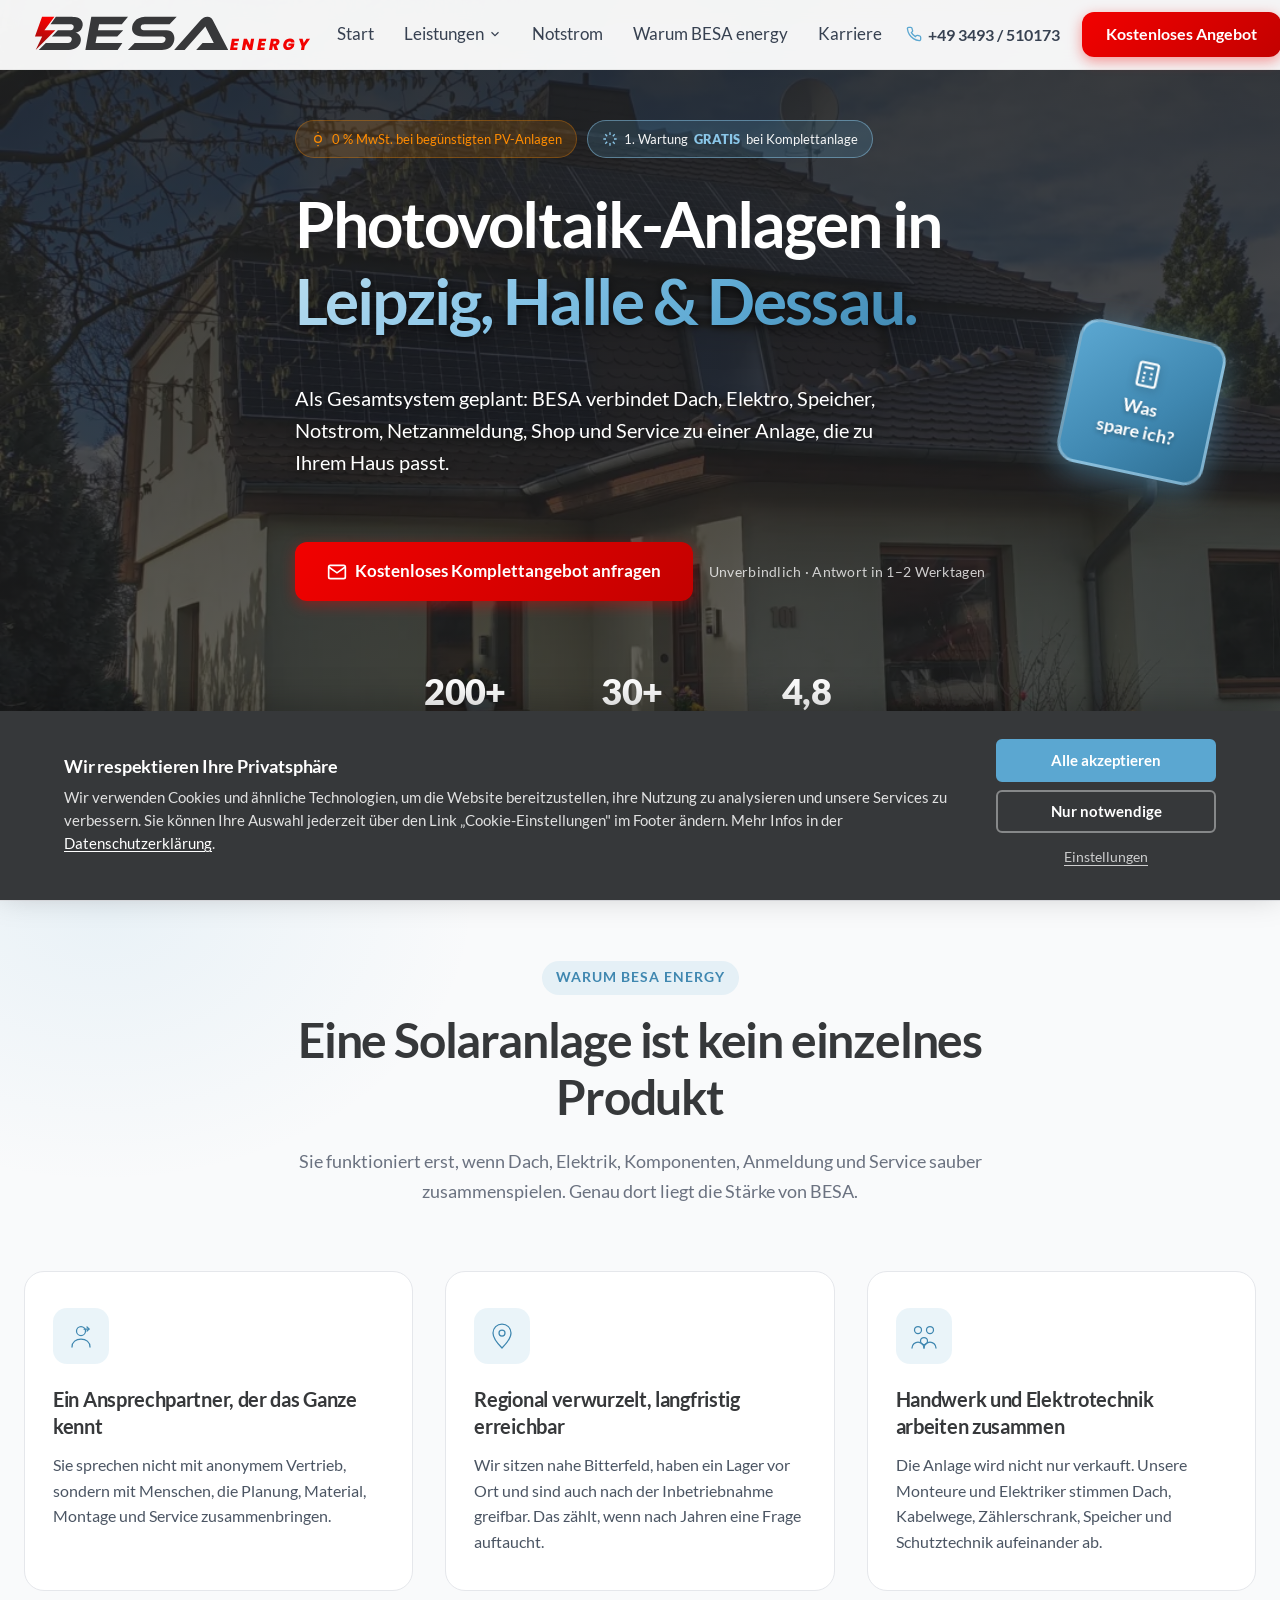
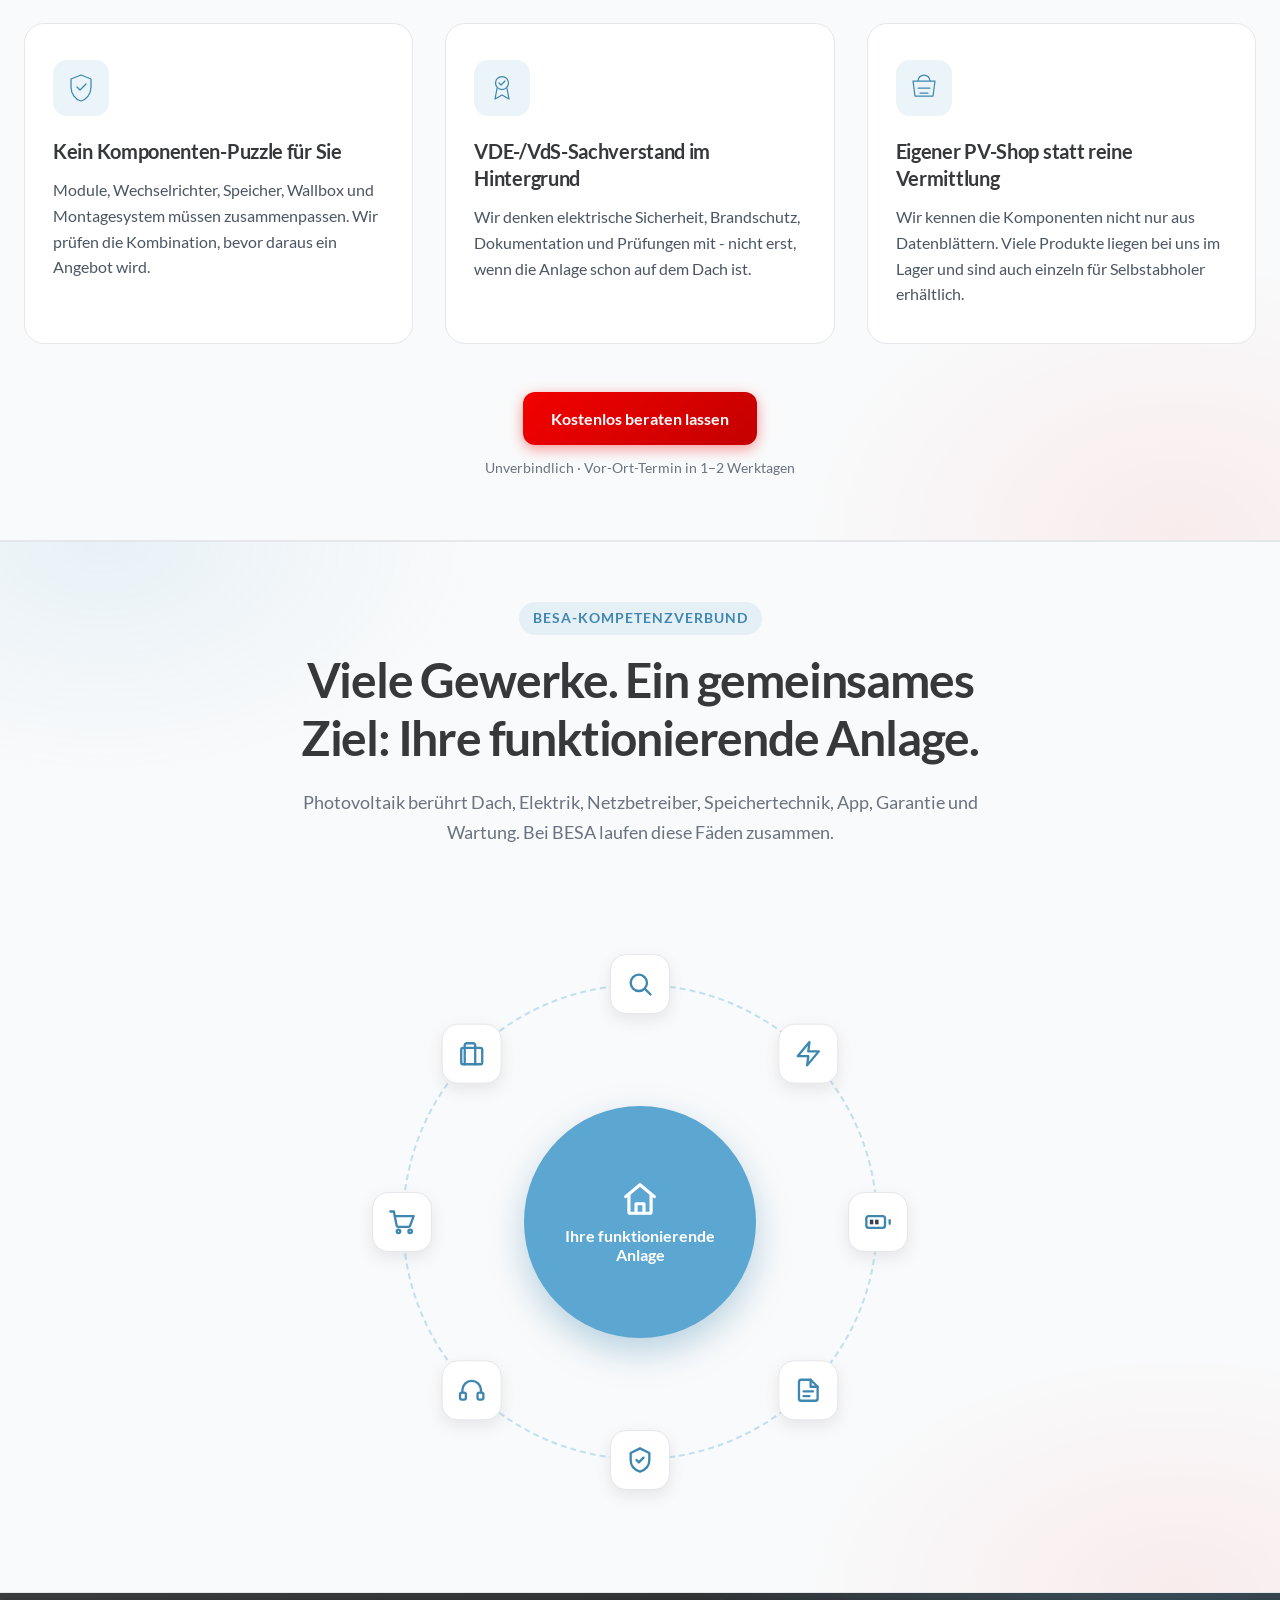
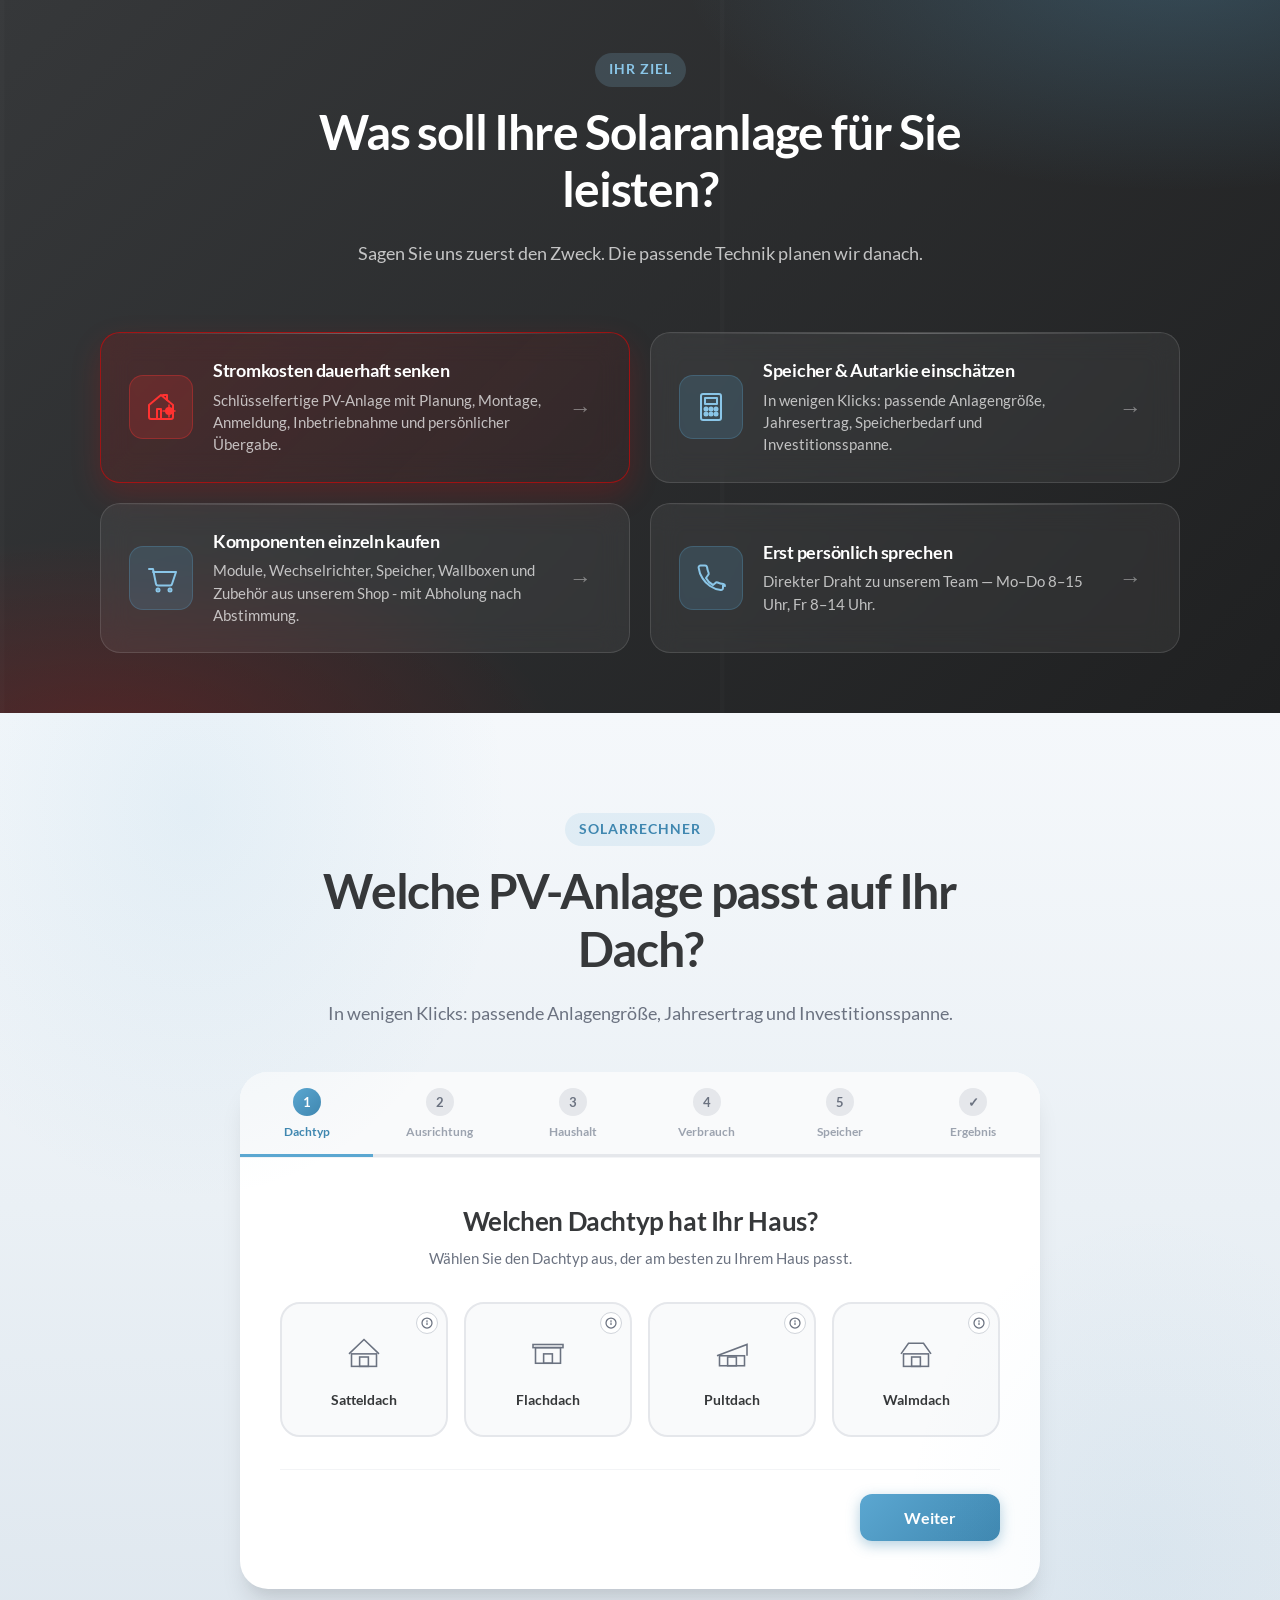
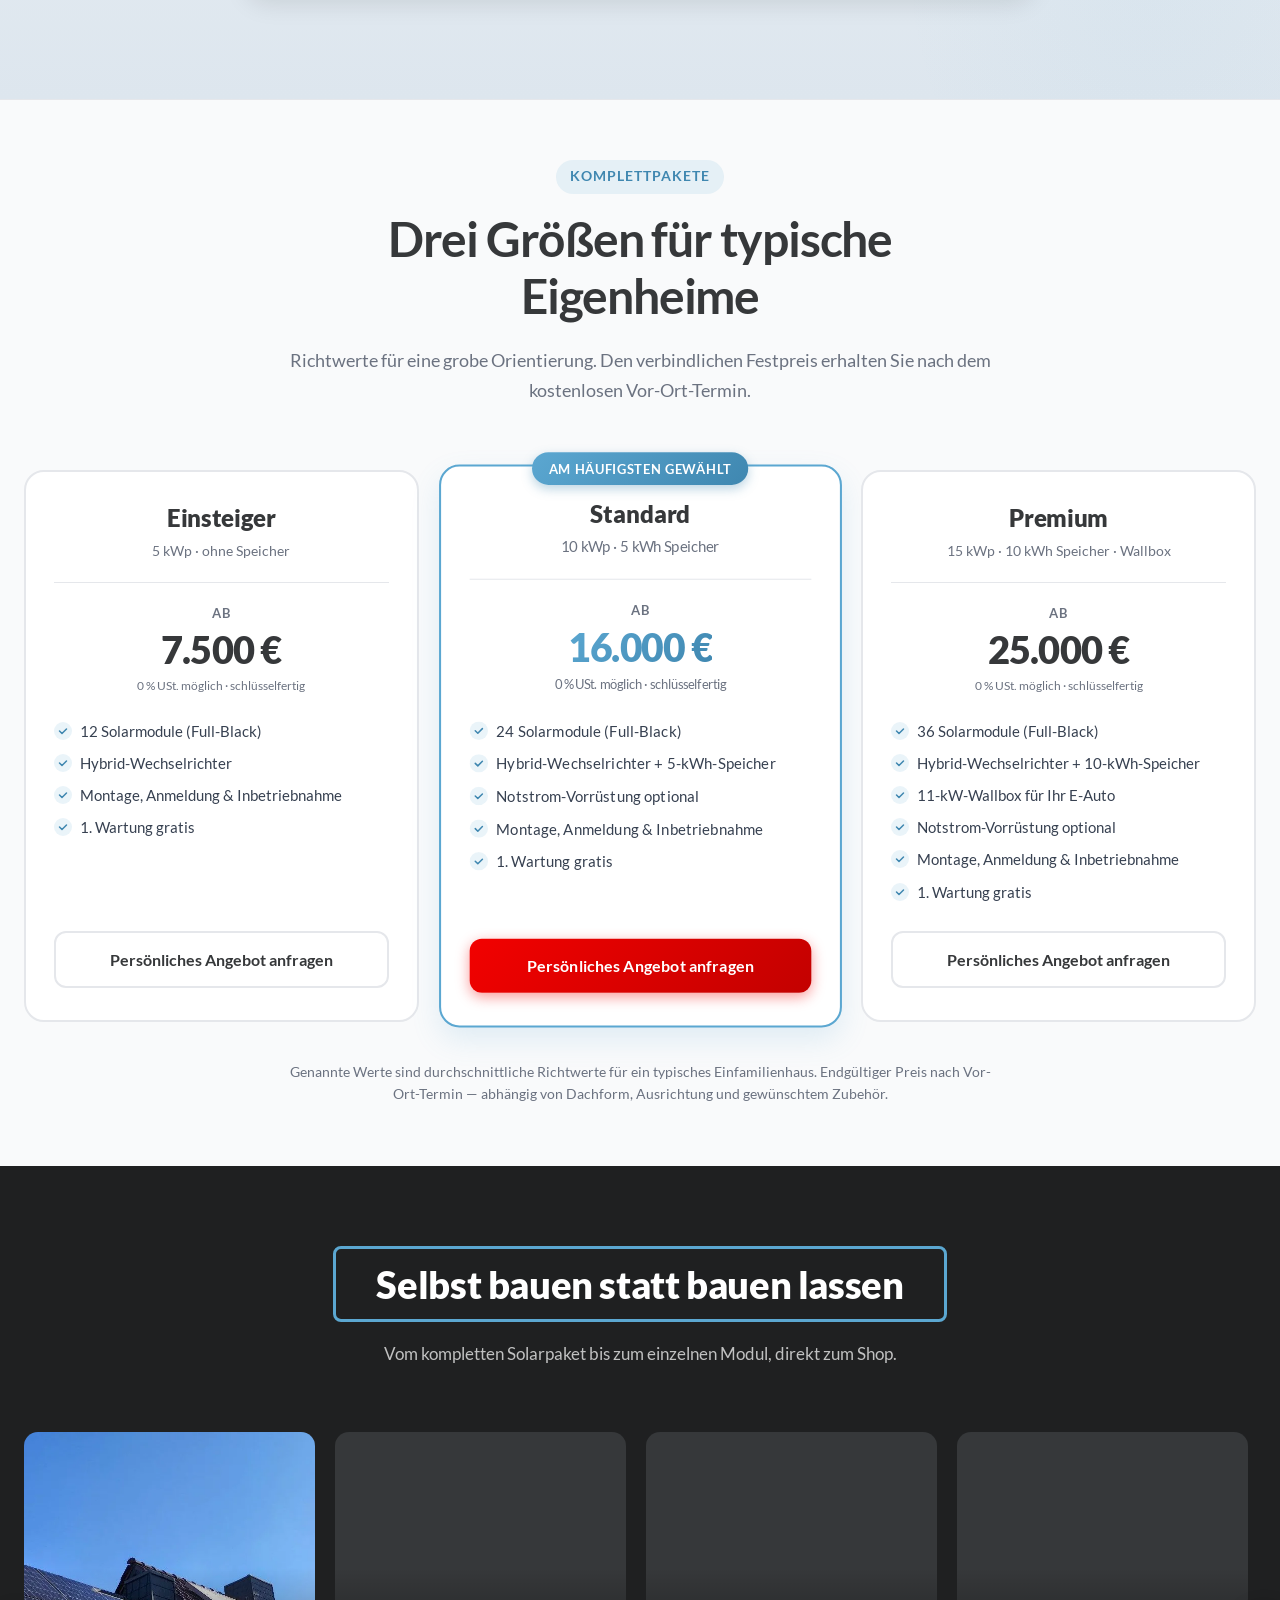
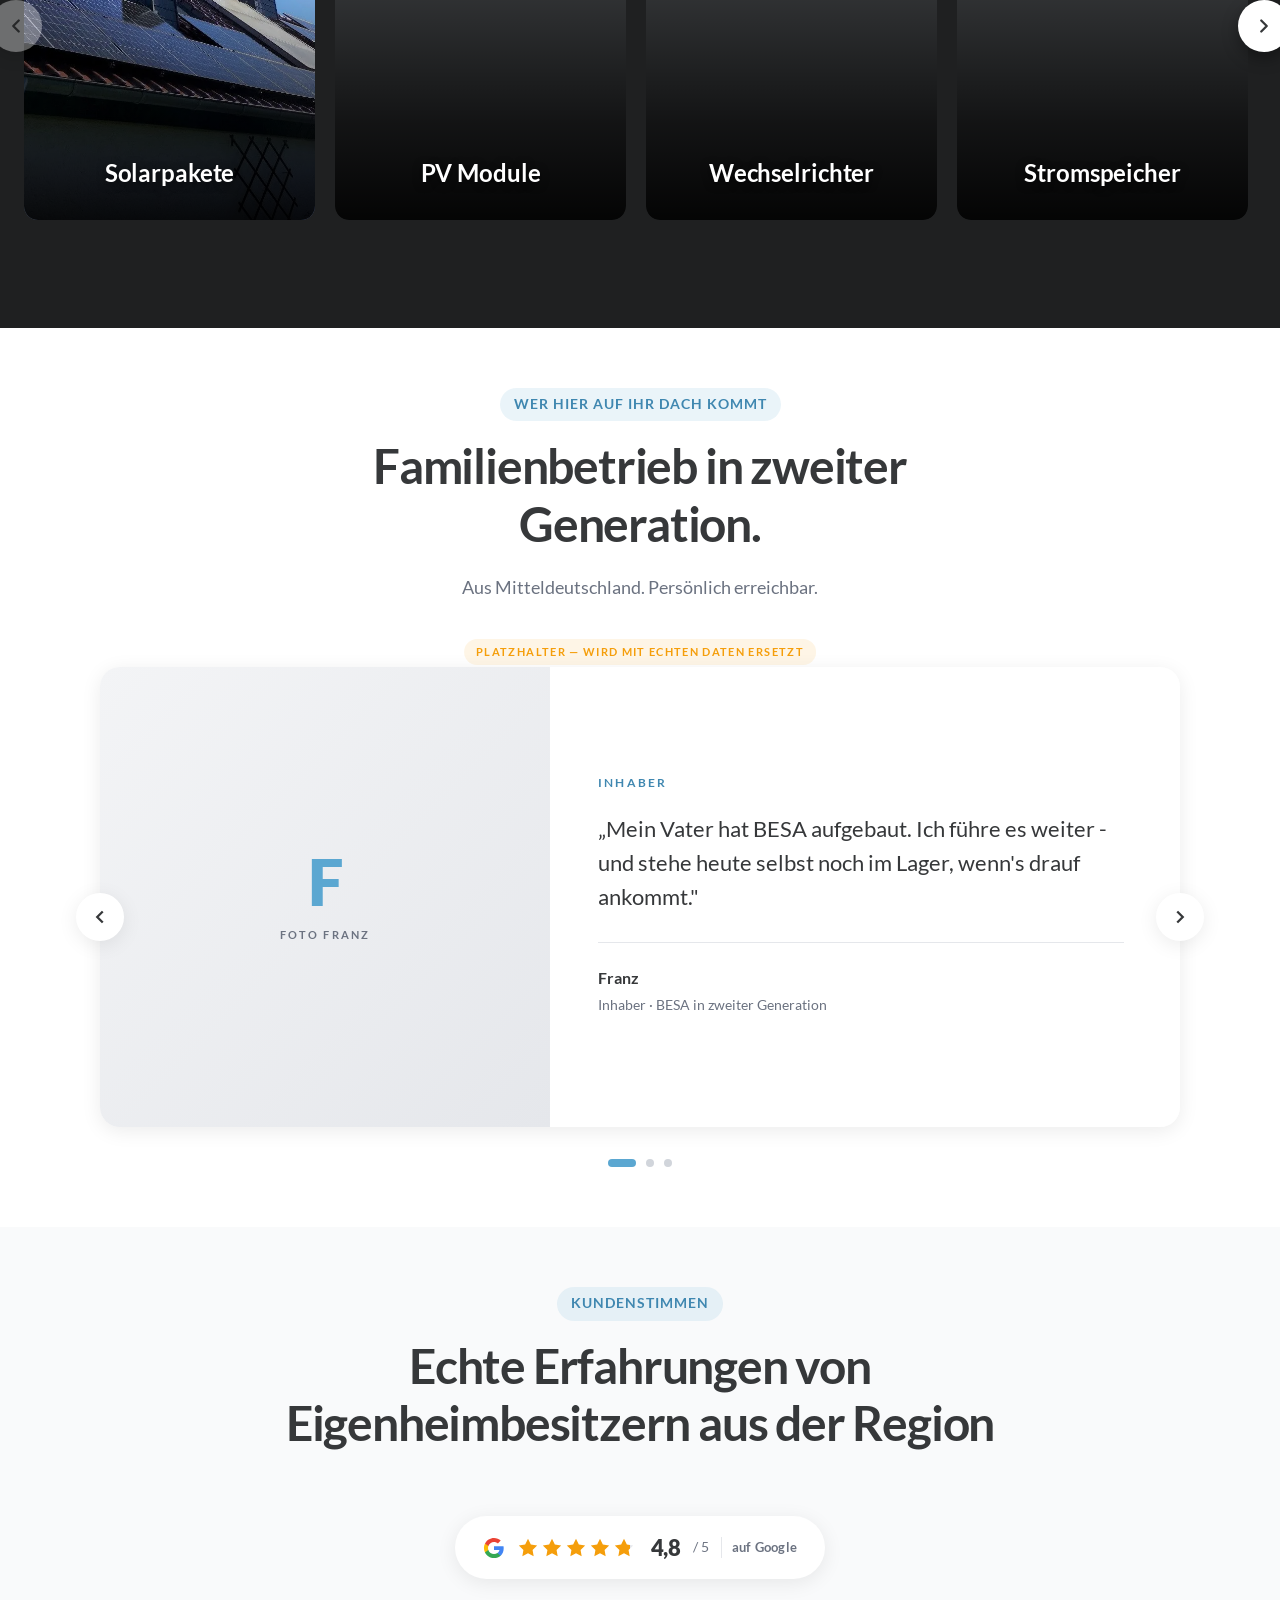
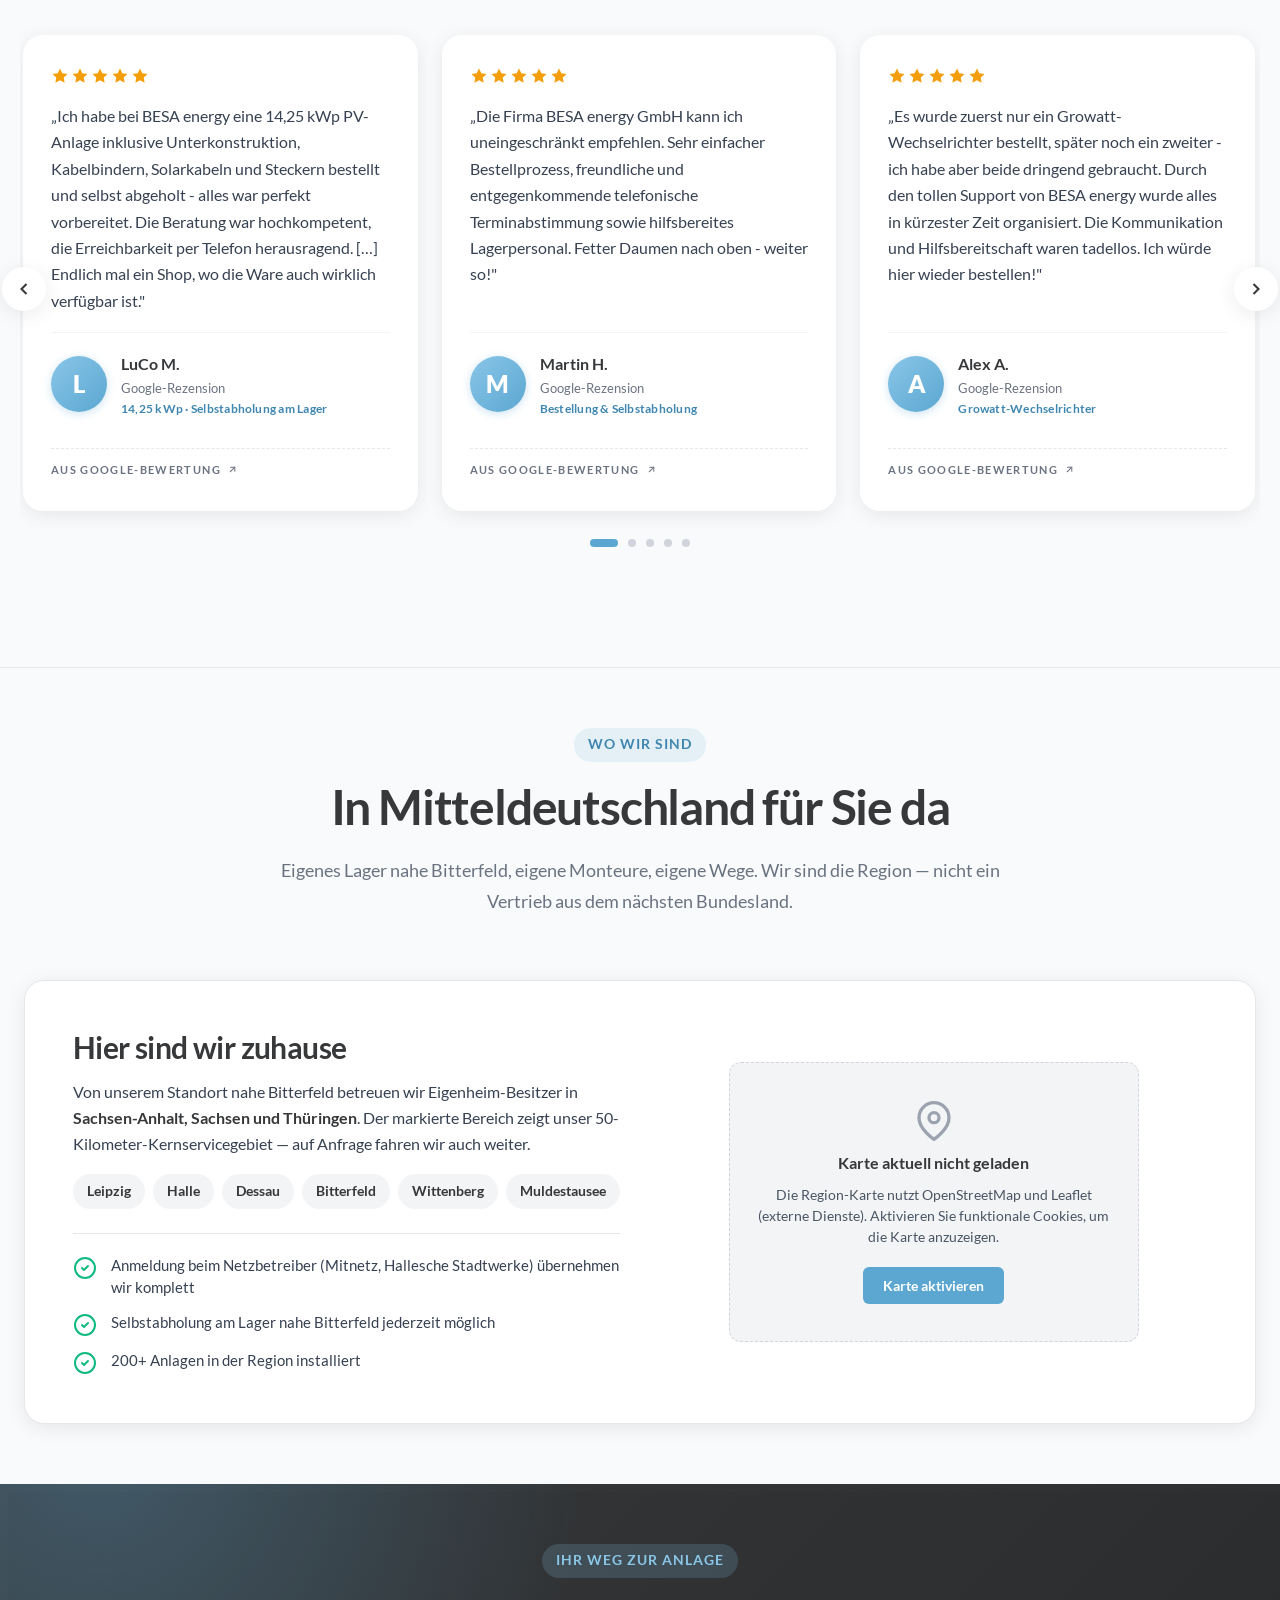
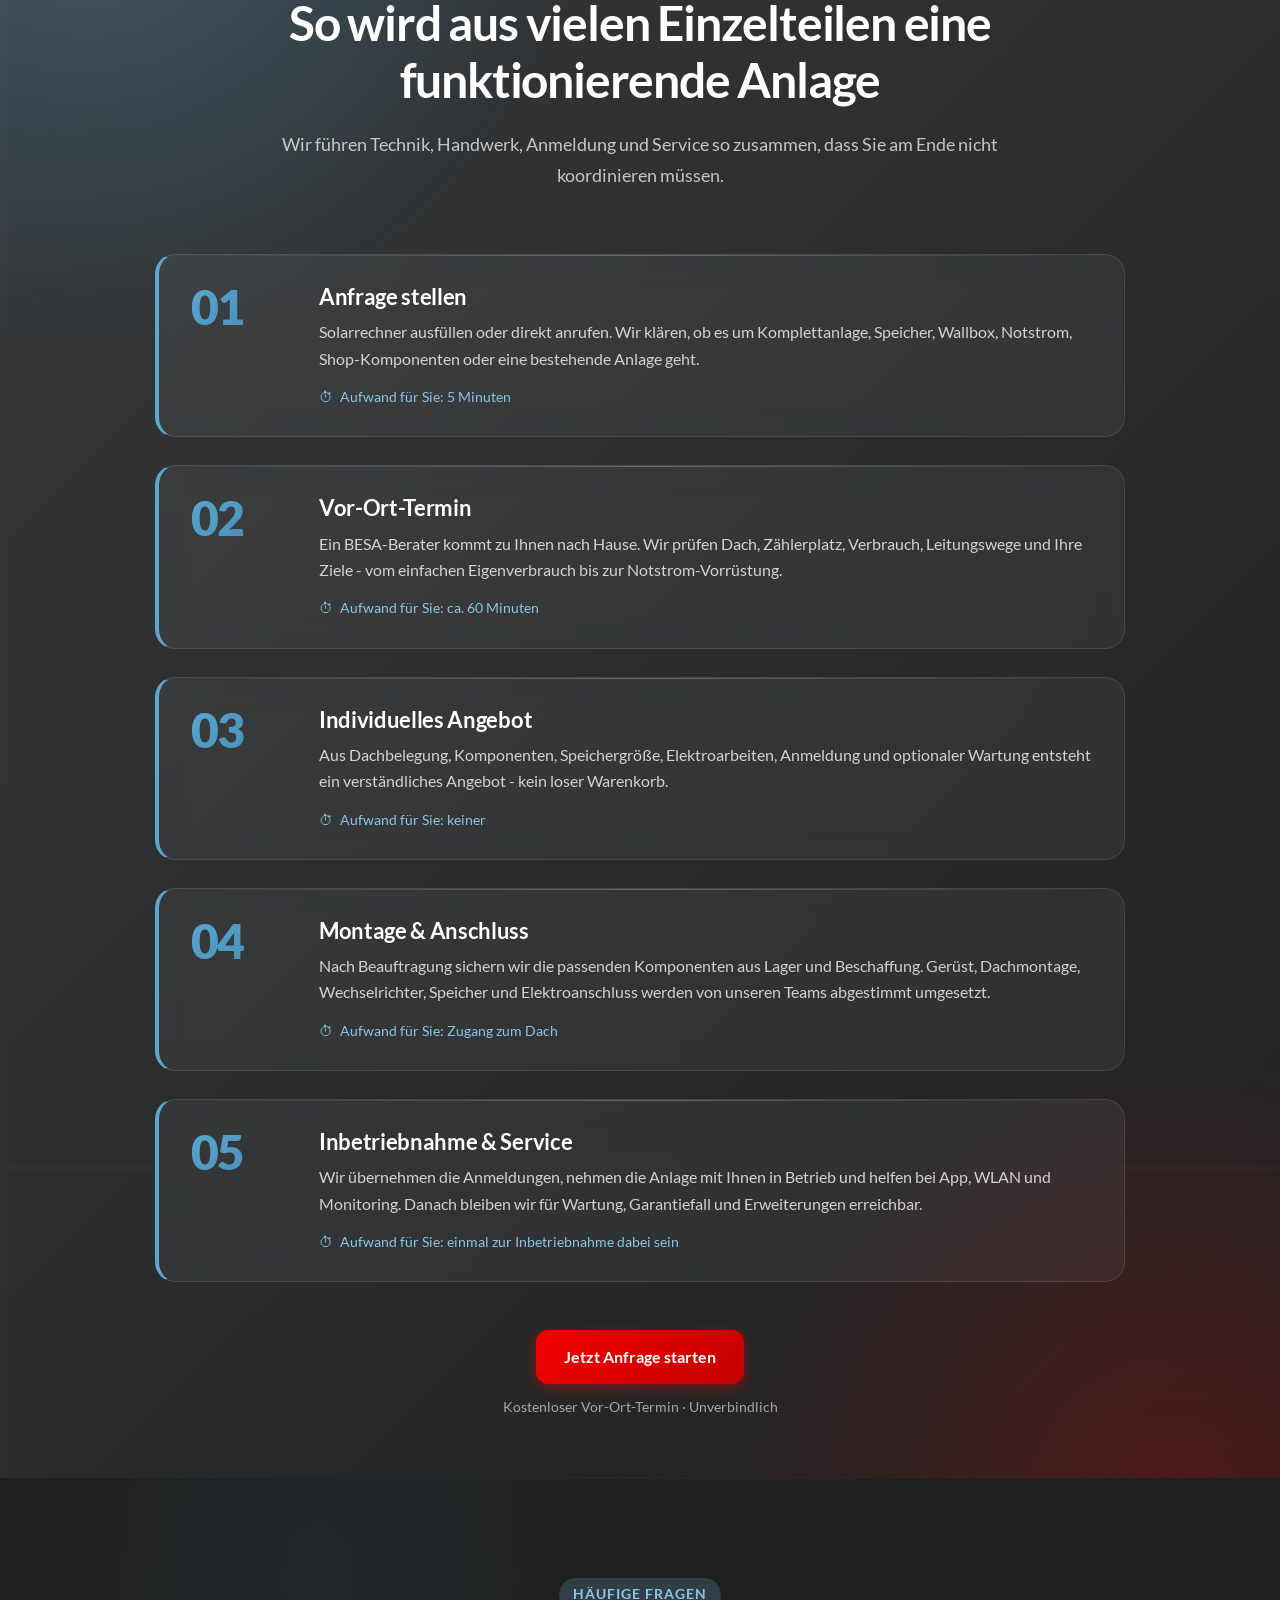
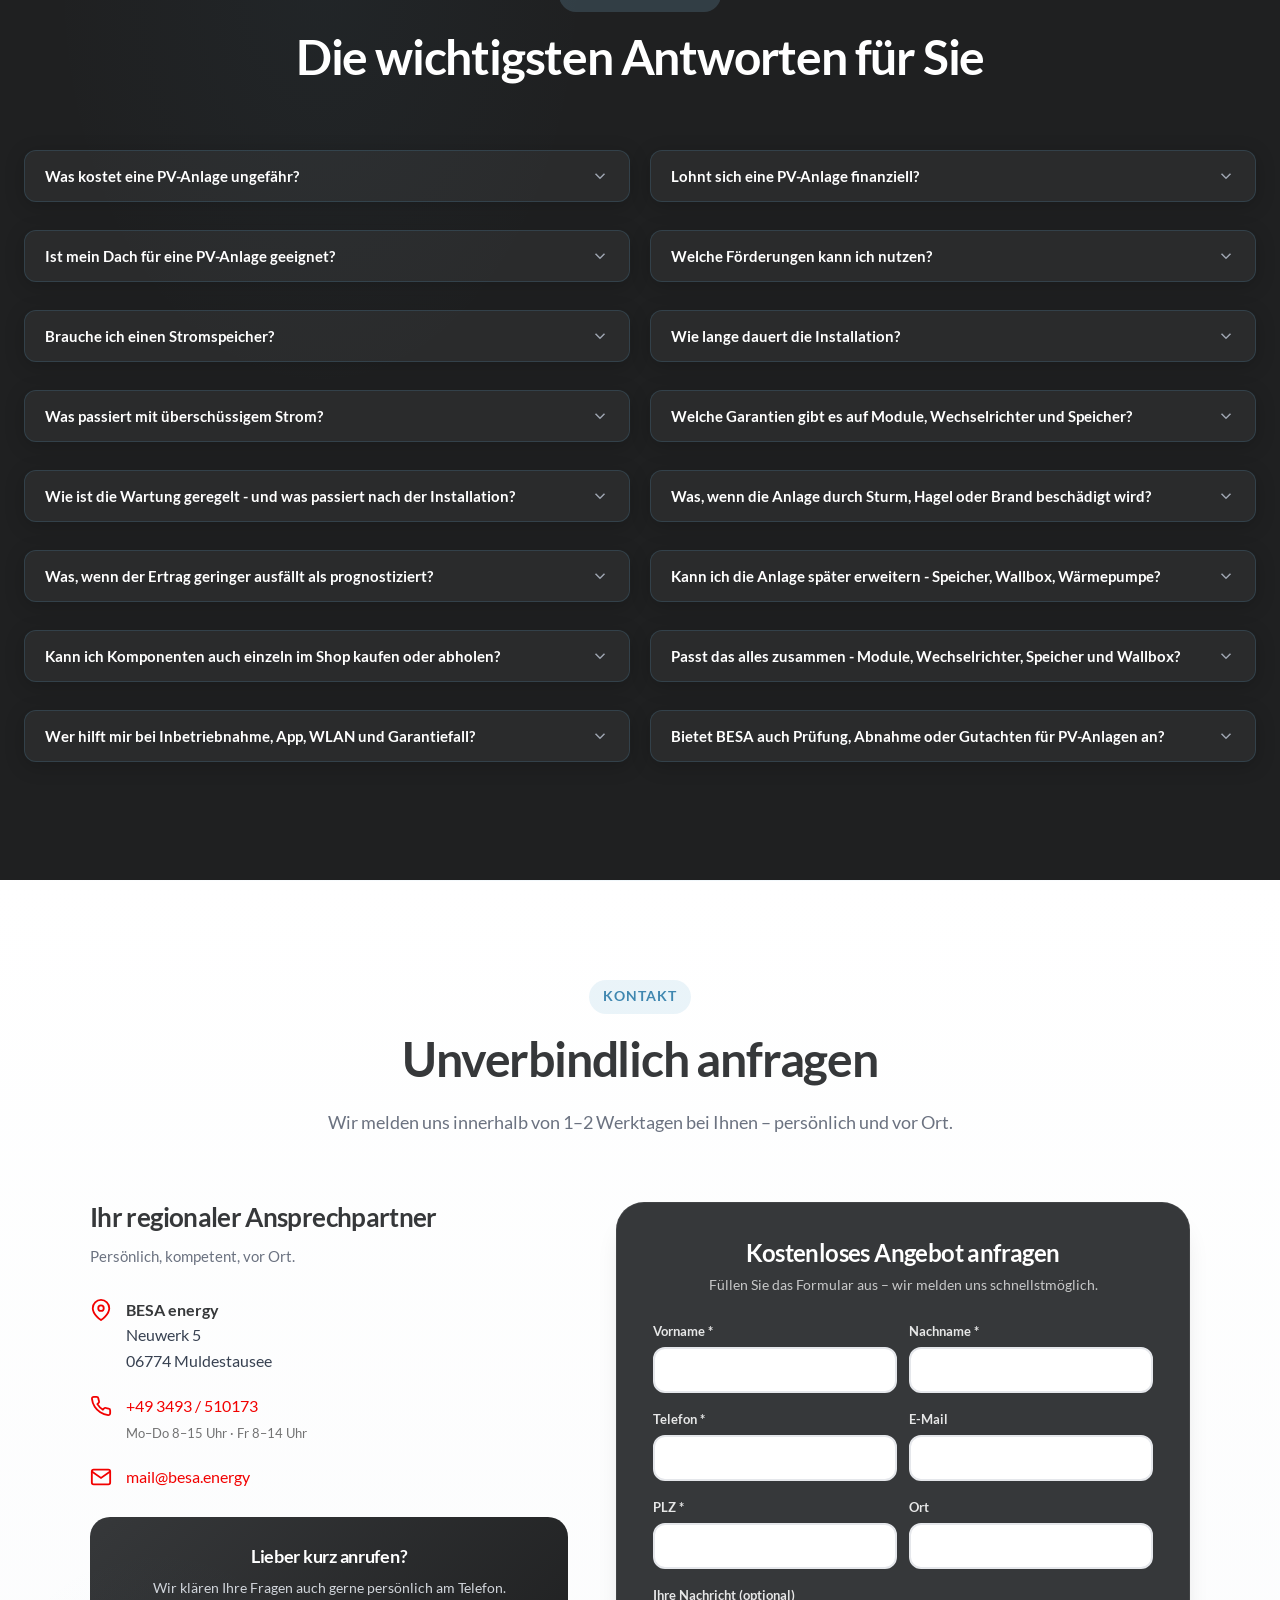
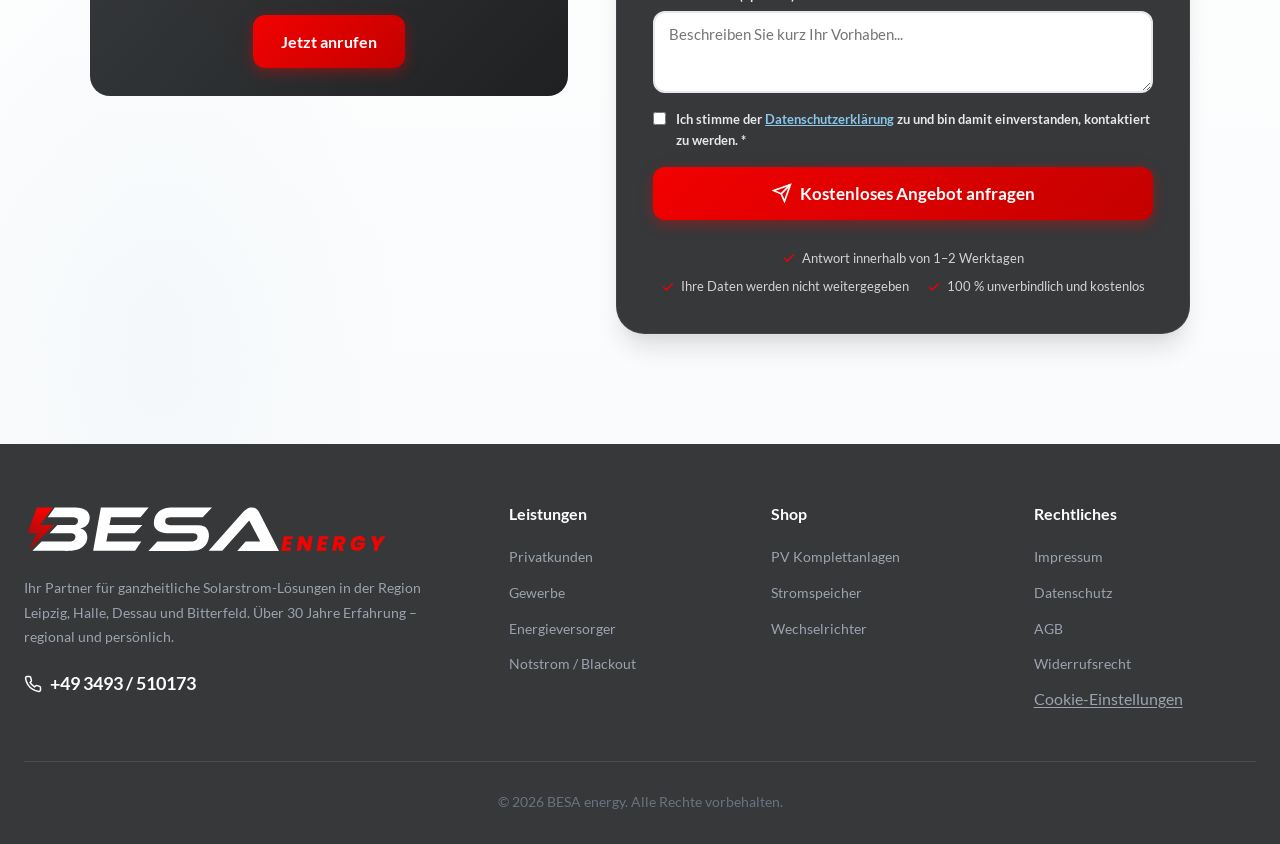
==== commit ea921120: "Felix-Copy-Merge: Texte entschärft, Kompetenzkreis, Cache-Buster - Felix' Copy-Überarbeitung in alle" ====
--- a/index.html
+++ b/index.html
@@ -5,15 +5,15 @@
     <meta charset="UTF-8">
     <meta name="viewport" content="width=device-width, initial-scale=1.0">
     <meta name="description"
-        content="Effiziente Photovoltaik-Anlagen für Ihr Eigenheim. Schlüsselfertige PV-Lösungen in der Region Bitterfeld, Leipzig, Halle und Dessau. Jetzt kostenlos beraten lassen.">
-    <title>BESA energy – Ihre Photovoltaik, mühelos, effizient, nachhaltig</title>
+        content="Photovoltaik als Gesamtsystem in Leipzig, Halle & Dessau: Planung, Dach, Elektro, Speicher, Notstrom und Service von BESA energy. Eigene Monteure, eigenes Lager nahe Bitterfeld. Jetzt kostenlos beraten lassen.">
+    <title>Photovoltaik Leipzig, Halle & Dessau – Planung & Montage | BESA energy</title>
     <link rel="icon" type="image/svg+xml" href="media/favicon.svg">
     <link rel="alternate icon" type="image/png" href="media/favicon-32.png">
     <link rel="apple-touch-icon" href="media/favicon-180.png">
 
     <!-- Open Graph / Social Media -->
     <meta property="og:type" content="website">
-    <meta property="og:title" content="BESA energy – Photovoltaik aus der Region">
+    <meta property="og:title" content="Photovoltaik Leipzig, Halle & Dessau | BESA energy">
     <meta property="og:description"
         content="Schlüsselfertige PV-Lösungen in der Region Bitterfeld, Leipzig, Halle und Dessau. 30+ Jahre Erfahrung. Jetzt kostenlos beraten lassen.">
     <meta property="og:url" content="https://www.besa.energy">
@@ -29,8 +29,8 @@
     <!-- Lato lokal gehostet (DSGVO-konform) - Preload der wichtigsten Schnitte -->
     <link rel="preload" href="css/fonts/lato-400.woff2" as="font" type="font/woff2" crossorigin>
     <link rel="preload" href="css/fonts/lato-700.woff2" as="font" type="font/woff2" crossorigin>
-    <link rel="stylesheet" href="css/styles.css?v=20260615">
-    <link rel="stylesheet" href="css/cookie-banner.css?v=20260615">
+    <link rel="stylesheet" href="css/styles.css?v=20260628">
+    <link rel="stylesheet" href="css/cookie-banner.css?v=20260628">
     <!-- Leaflet (Region-Karte) wird erst nach Cookie-Consent (Funktional) nachgeladen - siehe js/main.js -->
     <!-- EmailJS wird erst beim Absenden des Kontaktformulars nachgeladen - siehe js/main.js -->
 
@@ -69,7 +69,7 @@
                 "name": "Was kostet eine PV-Anlage ungefähr?",
                 "acceptedAnswer": {
                     "@type": "Answer",
-                    "text": "Eine schlüsselfertige 6-kWp-Anlage ohne Speicher beginnt bei rund 9.000 €, eine 10-kWp-Anlage mit 10-kWh-Speicher liegt typisch zwischen 18.000 € und 25.000 €. Der Preis hängt von Anlagengröße, Speichergröße, Dachform, Ausrichtung und Zubehör ab. Beim kostenlosen Vor-Ort-Termin gibt es einen verbindlichen Festpreis. Seit 2023 fällt für Anlagen unter 30 kWp keine Mehrwertsteuer mehr an."
+                    "text": "Eine schlüsselfertige 6-kWp-Anlage ohne Speicher beginnt bei rund 9.000 €, eine 10-kWp-Anlage mit 10-kWh-Speicher liegt typisch zwischen 18.000 € und 25.000 €. Der Preis hängt von Anlagengröße, Speichergröße, Dachform, Ausrichtung und Zubehör ab. Beim kostenlosen Vor-Ort-Termin gibt es einen verbindlichen Festpreis. Für begünstigte PV-Anlagen kann seit 2023 ein Umsatzsteuersatz von 0 % gelten; die Voraussetzungen prüfen wir im Angebot."
                 }
             },
             {
@@ -77,7 +77,7 @@
                 "name": "Lohnt sich eine PV-Anlage finanziell?",
                 "acceptedAnswer": {
                     "@type": "Answer",
-                    "text": "Eine typische 10-kWp-Anlage zahlt sich in 9–12 Jahren ab. Danach produziert sie weitere 15–20 Jahre kostenlos Strom - die Module sind in der Regel auf 25+ Jahre Leistung garantiert. Über die Einspeisevergütung (aktuell 8,03 ct/kWh für Anlagen ≤ 10 kWp) wird vergütet, was nicht selbst verbraucht wird."
+                    "text": "Ob und wann sich eine PV-Anlage amortisiert, hängt vor allem von Eigenverbrauch, Stromtarif, Speicher, Anlagengröße und Einspeisevergütung ab. Wir rechnen beide Varianten - mit und ohne Speicher - konkret durch. Über die Einspeisevergütung wird vergütet, was nicht selbst verbraucht wird; der konkrete Satz hängt vom Zeitpunkt der Inbetriebnahme ab. Der größere Hebel bleibt meist der Eigenverbrauch."
                 }
             },
             {
@@ -85,7 +85,7 @@
                 "name": "Ist mein Dach für eine PV-Anlage geeignet?",
                 "acceptedAnswer": {
                     "@type": "Answer",
-                    "text": "Die meisten Dächer sind geeignet - entscheidend sind Ausrichtung, Neigung und Verschattung. Ideal ist Süd mit 30–35°, aber auch Ost-West-Anlagen erreichen rund 90 % des Optimums. Flachdächer funktionieren mit Aufständerung. Auch ältere Dächer mit Asbest oder Eternit prüfen wir vor Ort - oft lohnt sich eine Sanierung im selben Zug."
+                    "text": "Die meisten Dächer sind geeignet - entscheidend sind Ausrichtung, Neigung, Statik und Verschattung. Süddächer liefern meist den höchsten Jahresertrag, Ost-West-Dächer verteilen die Erzeugung besser über den Tag. Flachdächer funktionieren mit Aufständerung. Auch ältere Dächer mit Asbest oder Eternit prüfen wir vor Ort - oft lohnt sich eine Sanierung im selben Zug."
                 }
             },
             {
@@ -93,7 +93,7 @@
                 "name": "Welche Förderungen kann ich nutzen?",
                 "acceptedAnswer": {
                     "@type": "Answer",
-                    "text": "Die wichtigste Vergünstigung gilt automatisch: 0 % Mehrwertsteuer auf Anlagen unter 30 kWp inkl. Speicher. Für die Finanzierung bietet die KfW über das Programm 270 zinsgünstige Kredite. In Sachsen-Anhalt und Sachsen gibt es zeitweise Landesprogramme für Speicher und Energieberatung. Wir prüfen bei jedem Angebot, was passt, und kümmern uns auf Wunsch um die Antragstellung."
+                    "text": "Für begünstigte PV-Anlagen inklusive wesentlicher Komponenten und Speicher kann seit 2023 der Umsatzsteuersatz von 0 % gelten. Das KfW-Programm 270 kann PV-Anlagen, Speicher sowie Planung und Installation finanzieren; die Konditionen legt Ihre Bank individuell fest. Regionale Programme sind zeitweise verfügbar. Wir prüfen bei jedem Angebot, was passt, und kümmern uns auf Wunsch um die Antragstellung."
                 }
             },
             {
@@ -101,7 +101,7 @@
                 "name": "Brauche ich einen Stromspeicher?",
                 "acceptedAnswer": {
                     "@type": "Answer",
-                    "text": "Pflicht ist er nicht - sinnvoll meist schon. Ohne Speicher liegt der Eigenverbrauch typisch bei 25–35 %, mit Speicher bei 60–80 %. Speicher rechnen sich besonders, wenn man tagsüber wenig zu Hause ist, eine Wärmepumpe plant oder Inselbetrieb bei Stromausfall möchte."
+                    "text": "Pflicht ist er nicht - sinnvoll ist er häufig. Ein Speicher kann den Eigenverbrauch deutlich erhöhen und den Netzstrombezug am Abend reduzieren. Besonders interessant ist er, wenn man tagsüber wenig Strom direkt nutzt, eine Wärmepumpe plant oder Notstrom bzw. Ersatzstrom wünscht."
                 }
             },
             {
@@ -117,7 +117,7 @@
                 "name": "Was passiert mit überschüssigem Strom?",
                 "acceptedAnswer": {
                     "@type": "Answer",
-                    "text": "Überschüssiger Strom geht automatisch ins öffentliche Netz und wird über die Einspeisevergütung vergütet - aktuell 8,03 ct/kWh für Anlagen ≤ 10 kWp, festgeschrieben für 20 Jahre. Mit einem Batteriespeicher steigt der Eigenverbrauch von typisch 30 % auf 70–80 % - meist der größere finanzielle Hebel."
+                    "text": "Überschüssiger Strom geht automatisch ins öffentliche Netz und wird über die zum Inbetriebnahmezeitpunkt gültige Einspeisevergütung vergütet. Mit einem Batteriespeicher können Sie mehr eigenen Strom abends und nachts nutzen - häufig der größere finanzielle Hebel als reine Einspeisung."
                 }
             },
             {
@@ -125,7 +125,7 @@
                 "name": "Welche Garantien gibt es auf Module, Wechselrichter und Speicher?",
                 "acceptedAnswer": {
                     "@type": "Answer",
-                    "text": "Module: 25 Jahre Leistungsgarantie (mindestens 80–87 % Nennleistung) und 12–15 Jahre Produktgarantie. Wechselrichter: meist 10 Jahre. Speicher: 10 Jahre. Plus zweijährige Werkstatt-Gewährleistung auf die Montage. Eingesetzt werden bewährte Marken wie SMA, Fronius, BYD."
+                    "text": "Garantien hängen vom Hersteller und vom gewählten System ab. Viele PV-Module haben lange Leistungs- und Produktgarantien; Wechselrichter und Speicher haben eigene Garantiebedingungen. Hinzu kommt die gesetzliche Gewährleistung auf die Montage. Eingesetzt werden bewährte Marken wie SMA, Fronius, BYD."
                 }
             },
             {
@@ -141,7 +141,7 @@
                 "name": "Was, wenn die Anlage durch Sturm, Hagel oder Brand beschädigt wird?",
                 "acceptedAnswer": {
                     "@type": "Answer",
-                    "text": "Module sind so gebaut, dass sie Hagelkörnern bis ca. 25 mm Durchmesser standhalten. Wir empfehlen, die Anlage in die Wohngebäudeversicherung aufzunehmen oder eine separate PV-Versicherung abzuschließen (ab ca. 80 €/Jahr). BESA hilft bei der Schadensaufnahme und Dokumentation."
+                    "text": "Module werden nach Herstellervorgaben auf Belastbarkeit geprüft. Wir empfehlen, die Anlage in die Wohngebäudeversicherung aufzunehmen oder eine separate PV-Versicherung zu prüfen. BESA unterstützt bei der Schadensaufnahme und Dokumentation."
                 }
             },
             {
@@ -158,6 +158,38 @@
                 "acceptedAnswer": {
                     "@type": "Answer",
                     "text": "Ja, in den meisten Fällen problemlos. Speicher lassen sich nachrüsten, sofern der Wechselrichter dafür ausgelegt ist. Wallboxen integrieren sich reibungslos. Auch eine Modul-Erweiterung ist möglich, wenn Dachplatz und Wechselrichter mitmachen. Wer schon beim Erstkauf E-Auto oder Wärmepumpe plant, sollte das in der Planung berücksichtigen lassen."
+                }
+            },
+            {
+                "@type": "Question",
+                "name": "Kann ich Komponenten auch einzeln im Shop kaufen oder abholen?",
+                "acceptedAnswer": {
+                    "@type": "Answer",
+                    "text": "Ja. Über unseren PV-Shop bekommen Sie Module, Wechselrichter, Speicher, Wallboxen, Montagesets und Zubehör auch einzeln. Viele Komponenten liegen bei uns vor Ort und können nach Abstimmung abgeholt werden. Sie kaufen nicht anonym irgendwo, sondern bei einem Handwerksbetrieb mit Ansprechpartnern, Lager und echter technischer Erfahrung."
+                }
+            },
+            {
+                "@type": "Question",
+                "name": "Passt das alles zusammen - Module, Wechselrichter, Speicher und Wallbox?",
+                "acceptedAnswer": {
+                    "@type": "Answer",
+                    "text": "Bei einer Komplettanlage übernehmen wir die komplette technische Auslegung: Dachbelegung, Wechselrichter, Speichergröße, Notstromoption, Wallbox und Schutztechnik werden aufeinander abgestimmt. Wenn Sie Komponenten einzeln im Shop kaufen möchten, beraten wir Sie vorab, damit keine teuren Fehlkäufe entstehen."
+                }
+            },
+            {
+                "@type": "Question",
+                "name": "Wer hilft mir bei Inbetriebnahme, App, WLAN und Garantiefall?",
+                "acceptedAnswer": {
+                    "@type": "Answer",
+                    "text": "Wir nehmen die Anlage mit Ihnen in Betrieb und helfen bei App, WLAN, Monitoring und Grundeinstellungen. Im Garantiefall haben Sie einen Ansprechpartner: BESA. Wir prüfen den Fall, koordinieren die nächsten Schritte mit Hersteller oder Großhandel und lassen Sie nicht zwischen Zuständigkeiten hängen."
+                }
+            },
+            {
+                "@type": "Question",
+                "name": "Bietet BESA auch Prüfung, Abnahme oder Gutachten für PV-Anlagen an?",
+                "acceptedAnswer": {
+                    "@type": "Answer",
+                    "text": "Ja. Über die BESA GmbH bringen wir elektrotechnische Prüf- und Gutachterkompetenz ein: Abnahmeprüfungen, Schadensbewertungen, Brandschutzbetrachtung, Wartung und VdS-Sachverstand für Photovoltaikanlagen. Das ist besonders sinnvoll bei Gewerbedächern, Versicherungsfragen, Sturmschäden oder wenn eine bestehende Anlage sauber bewertet werden soll."
                 }
             }
         ]
@@ -251,7 +283,7 @@
                             <line x1="12" y1="1" x2="12" y2="3"></line>
                             <line x1="12" y1="21" x2="12" y2="23"></line>
                         </svg>
-                        0 % MwSt. unter 30 kWp
+                        0 % MwSt. bei begünstigten PV-Anlagen
                     </span>
                     <span class="hero-badge hero-badge-gratis">
                         <svg viewBox="0 0 24 24" fill="none" stroke="currentColor" stroke-width="2" width="16"
@@ -264,8 +296,8 @@
                     </span>
                 </div>
 
-                <h1 class="hero-title">PV-Anlagen für Eigenheime.<br><span class="text-gradient">Persönlich. Regional. Verbindlich.</span></h1>
-                <p class="hero-subtitle">Persönliche Beratung &amp; fachgerechte Montage rund um Bitterfeld, Leipzig, Halle und Dessau.</p>
+                <h1 class="hero-title">Photovoltaik-Anlagen in<br><span class="text-gradient">Leipzig, Halle &amp; Dessau.</span></h1>
+                <p class="hero-subtitle">Als Gesamtsystem geplant: BESA verbindet Dach, Elektro, Speicher, Notstrom, Netzanmeldung, Shop und Service zu einer Anlage, die zu Ihrem Haus passt.</p>
                 <div class="hero-cta">
                     <!-- 24.05.: Sekundär-CTA "Zum Shop" entfernt (Felix-Vorgabe A1: LP = primär Lead-Page, Shop bleibt im Header).
                          Primär-CTA outcome-orientiert formuliert ("Komplettangebot" statt nur "Angebot"). -->
@@ -389,8 +421,8 @@
         <div class="container">
             <div class="section-header centered">
                 <span class="section-label">Warum BESA energy</span>
-                <h2>Solar aus einer Hand, persönlich vor Ort</h2>
-                <p class="section-desc">Sechs Gründe, warum Eigenheim-Besitzer in Mitteldeutschland mit uns arbeiten.</p>
+                <h2>Eine Solaranlage ist kein einzelnes Produkt</h2>
+                <p class="section-desc">Sie funktioniert erst, wenn Dach, Elektrik, Komponenten, Anmeldung und Service sauber zusammenspielen. Genau dort liegt die Stärke von BESA.</p>
             </div>
 
             <div class="benefits-3-grid">
@@ -404,8 +436,8 @@
                             <path d="M48 18 H38"></path>
                         </svg>
                     </div>
-                    <h3>Persönlich, von Mensch zu Mensch</h3>
-                    <p>Sie sprechen mit einem festen Ansprechpartner — von der ersten Beratung bis zur Wartung. Kein Callcenter, keine wechselnden Bearbeiter.</p>
+                    <h3>Ein Ansprechpartner, der das Ganze kennt</h3>
+                    <p>Sie sprechen nicht mit anonymem Vertrieb, sondern mit Menschen, die Planung, Material, Montage und Service zusammenbringen.</p>
                 </article>
 
                 <!-- Benefit 2: Regional verbindlich -->
@@ -416,8 +448,8 @@
                             <circle cx="32" cy="26" r="6"></circle>
                         </svg>
                     </div>
-                    <h3>Regional verbindlich aus Mitteldeutschland</h3>
-                    <p>Seit über 30 Jahren nahe Bitterfeld für Eigenheim-Besitzer in Sachsen-Anhalt, Sachsen und Thüringen tätig. Bei Fragen sind wir vor Ort.</p>
+                    <h3>Regional verwurzelt, langfristig erreichbar</h3>
+                    <p>Wir sitzen nahe Bitterfeld, haben ein Lager vor Ort und sind auch nach der Inbetriebnahme greifbar. Das zählt, wenn nach Jahren eine Frage auftaucht.</p>
                 </article>
 
                 <!-- Benefit 3: Ohne Subunternehmer -->
@@ -431,8 +463,8 @@
                             <path d="M32 56 c0-7 6-12 12-12 s12 5 12 12"></path>
                         </svg>
                     </div>
-                    <h3>Montage durch eigene Monteure</h3>
-                    <p>Eigenes Team, eigenes Lager, kurze Wege. Die Verantwortung bleibt in einer Hand — von der Planung bis zur Inbetriebnahme.</p>
+                    <h3>Handwerk und Elektrotechnik arbeiten zusammen</h3>
+                    <p>Die Anlage wird nicht nur verkauft. Unsere Monteure und Elektriker stimmen Dach, Kabelwege, Zählerschrank, Speicher und Schutztechnik aufeinander ab.</p>
                 </article>
 
                 <!-- Benefit 4: Festpreis -->
@@ -443,8 +475,8 @@
                             <path d="M24 30 l6 6 12 -12"></path>
                         </svg>
                     </div>
-                    <h3>Festpreis ohne Aufpreisfalle</h3>
-                    <p>Nach dem kostenlosen Vor-Ort-Termin bekommen Sie ein verbindliches Angebot. Sie zahlen, was darin steht — keine Nachforderungen.</p>
+                    <h3>Kein Komponenten-Puzzle für Sie</h3>
+                    <p>Module, Wechselrichter, Speicher, Wallbox und Montagesystem müssen zusammenpassen. Wir prüfen die Kombination, bevor daraus ein Angebot wird.</p>
                 </article>
 
                 <!-- Benefit 5: Erfahrung -->
@@ -456,28 +488,120 @@
                             <path d="M26 22 l4 4 8 -8"></path>
                         </svg>
                     </div>
-                    <h3>Aus Erfahrung, nicht aus dem Katalog</h3>
-                    <p>Wir kennen die Produkte vom Dach, nicht aus dem Prospekt — und verbauen nur Technik, die sich in unseren Projekten bewährt hat.</p>
+                    <h3>VDE-/VdS-Sachverstand im Hintergrund</h3>
+                    <p>Wir denken elektrische Sicherheit, Brandschutz, Dokumentation und Prüfungen mit - nicht erst, wenn die Anlage schon auf dem Dach ist.</p>
                 </article>
 
                 <!-- Benefit 6: 0% MwSt -->
                 <article class="benefit-3-item">
                     <div class="benefit-3-icon" aria-hidden="true">
                         <svg viewBox="0 0 64 64" fill="none" stroke="currentColor" stroke-width="2.5" stroke-linecap="round" stroke-linejoin="round">
-                            <circle cx="32" cy="32" r="24"></circle>
-                            <circle cx="24" cy="24" r="3.5"></circle>
-                            <circle cx="40" cy="40" r="3.5"></circle>
-                            <path d="M42 22 L22 42"></path>
+                            <path d="M10 18 h44 l-4 30 H14 z"></path>
+                            <path d="M20 18 a12 12 0 0 1 24 0"></path>
+                            <path d="M20 32 h24"></path>
+                            <path d="M24 42 h16"></path>
                         </svg>
                     </div>
-                    <h3>0 % MwSt. — staatlich begünstigt</h3>
-                    <p>Auf Anlagen unter 30 kWp entfällt die Mehrwertsteuer. Den Papierkram dazu übernehmen wir.</p>
+                    <h3>Eigener PV-Shop statt reine Vermittlung</h3>
+                    <p>Wir kennen die Komponenten nicht nur aus Datenblättern. Viele Produkte liegen bei uns im Lager und sind auch einzeln für Selbstabholer erhältlich.</p>
                 </article>
             </div>
 
             <div class="benefits-3-cta">
                 <a href="#formular" class="btn btn-primary">Kostenlos beraten lassen</a>
                 <span class="benefits-3-cta-note">Unverbindlich · Vor-Ort-Termin in 1–2 Werktagen</span>
+            </div>
+        </div>
+    </section>
+
+    <!-- BESA-Kompetenzverbund — Spinning-Logos-Kreis (Felix-Merge 28.06.)
+         Desktop: Icons rotieren auf der Kreisbahn, Hover zeigt Titel+Text im Zentrum (JS).
+         Mobile: Akkordeon (Tap klappt Text auf). CSS: .kompetenz-* in styles.css, JS am Seitenende. -->
+    <section class="benefits-3-section section-compact" id="kompetenzverbund">
+        <div class="container">
+            <div class="section-header centered">
+                <span class="section-label">BESA-Kompetenzverbund</span>
+                <h2>Viele Gewerke. Ein gemeinsames Ziel: Ihre funktionierende Anlage.</h2>
+                <p class="section-desc">Photovoltaik berührt Dach, Elektrik, Netzbetreiber, Speichertechnik, App, Garantie und Wartung. Bei BESA laufen diese Fäden zusammen.</p>
+            </div>
+
+            <div class="kompetenz-hub" id="kompetenz-hub">
+                <div class="kompetenz-center" aria-live="polite">
+                    <div class="kompetenz-center-default">
+                        <svg viewBox="0 0 24 24" fill="none" stroke="currentColor" stroke-width="2" stroke-linecap="round" stroke-linejoin="round" aria-hidden="true"><path d="M3 10.5 12 3l9 7.5"/><path d="M5 9.5V20a1 1 0 0 0 1 1h12a1 1 0 0 0 1-1V9.5"/><path d="M9.5 21v-6h5v6"/></svg>
+                        <span>Ihre funktionierende Anlage</span>
+                    </div>
+                    <div class="kompetenz-center-hover" hidden>
+                        <strong class="kompetenz-center-title"></strong>
+                        <p class="kompetenz-center-text"></p>
+                    </div>
+                </div>
+                <div class="kompetenz-orbit">
+                <div class="kompetenz-node" style="--i: 0;" data-title="Dach & Bedarf verstehen" data-text="Wir prüfen Dachfläche, Ausrichtung, Verschattung, Verbrauch, Zählerschrank und Zukunftspläne wie E-Auto, Wärmepumpe oder Speicher.">
+                    <button class="kompetenz-head" type="button" aria-expanded="false" aria-controls="kv-text-0">
+                        <span class="kompetenz-ico"><svg viewBox="0 0 24 24" fill="none" stroke="currentColor" stroke-width="2" stroke-linecap="round" stroke-linejoin="round" aria-hidden="true"><circle cx="11" cy="11" r="7"/><line x1="21" y1="21" x2="16.65" y2="16.65"/></svg></span>
+                        <span class="kompetenz-title">Dach & Bedarf verstehen</span>
+                        <svg class="kompetenz-chevron" viewBox="0 0 24 24" fill="none" stroke="currentColor" stroke-width="2" aria-hidden="true"><polyline points="6 9 12 15 18 9"></polyline></svg>
+                    </button>
+                    <div class="kompetenz-text" id="kv-text-0"><p>Wir prüfen Dachfläche, Ausrichtung, Verschattung, Verbrauch, Zählerschrank und Zukunftspläne wie E-Auto, Wärmepumpe oder Speicher.</p></div>
+                </div>
+                <div class="kompetenz-node" style="--i: 1;" data-title="Montage & Elektro verbinden" data-text="Unterkonstruktion, Module, Kabelwege, Wechselrichter, Speicher und AC-Anschluss werden als ein Projekt geplant - nicht als getrennte Baustellen.">
+                    <button class="kompetenz-head" type="button" aria-expanded="false" aria-controls="kv-text-1">
+                        <span class="kompetenz-ico"><svg viewBox="0 0 24 24" fill="none" stroke="currentColor" stroke-width="2" stroke-linecap="round" stroke-linejoin="round" aria-hidden="true"><path d="M13 2 3 14h9l-1 8 10-12h-9z"/></svg></span>
+                        <span class="kompetenz-title">Montage & Elektro verbinden</span>
+                        <svg class="kompetenz-chevron" viewBox="0 0 24 24" fill="none" stroke="currentColor" stroke-width="2" aria-hidden="true"><polyline points="6 9 12 15 18 9"></polyline></svg>
+                    </button>
+                    <div class="kompetenz-text" id="kv-text-1"><p>Unterkonstruktion, Module, Kabelwege, Wechselrichter, Speicher und AC-Anschluss werden als ein Projekt geplant - nicht als getrennte Baustellen.</p></div>
+                </div>
+                <div class="kompetenz-node" style="--i: 2;" data-title="Speicher, Wallbox & Notstrom" data-text="Wir legen die Anlage so aus, dass Eigenverbrauch, E-Auto, Ersatzstrom oder spätere Erweiterungen technisch sinnvoll zusammenpassen.">
+                    <button class="kompetenz-head" type="button" aria-expanded="false" aria-controls="kv-text-2">
+                        <span class="kompetenz-ico"><svg viewBox="0 0 24 24" fill="none" stroke="currentColor" stroke-width="2" stroke-linecap="round" stroke-linejoin="round" aria-hidden="true"><rect x="2" y="7" width="16" height="10" rx="2"/><line x1="22" y1="10.5" x2="22" y2="13.5"/><rect x="5" y="10" width="3" height="4" fill="currentColor" stroke="none"/><rect x="9.5" y="10" width="3" height="4" fill="currentColor" stroke="none"/></svg></span>
+                        <span class="kompetenz-title">Speicher, Wallbox & Notstrom</span>
+                        <svg class="kompetenz-chevron" viewBox="0 0 24 24" fill="none" stroke="currentColor" stroke-width="2" aria-hidden="true"><polyline points="6 9 12 15 18 9"></polyline></svg>
+                    </button>
+                    <div class="kompetenz-text" id="kv-text-2"><p>Wir legen die Anlage so aus, dass Eigenverbrauch, E-Auto, Ersatzstrom oder spätere Erweiterungen technisch sinnvoll zusammenpassen.</p></div>
+                </div>
+                <div class="kompetenz-node" style="--i: 3;" data-title="Netz & Bürokratie klären" data-text="Wir kümmern uns um Netzbetreiber, Zählerfragen, Marktstammdatenregister und die Unterlagen, die aus einem Dachprojekt eine angemeldete PV-Anlage machen.">
+                    <button class="kompetenz-head" type="button" aria-expanded="false" aria-controls="kv-text-3">
+                        <span class="kompetenz-ico"><svg viewBox="0 0 24 24" fill="none" stroke="currentColor" stroke-width="2" stroke-linecap="round" stroke-linejoin="round" aria-hidden="true"><path d="M14 3H6a2 2 0 0 0-2 2v14a2 2 0 0 0 2 2h12a2 2 0 0 0 2-2V9z"/><polyline points="14 3 14 9 20 9"/><line x1="8" y1="13" x2="16" y2="13"/><line x1="8" y1="17" x2="13" y2="17"/></svg></span>
+                        <span class="kompetenz-title">Netz & Bürokratie klären</span>
+                        <svg class="kompetenz-chevron" viewBox="0 0 24 24" fill="none" stroke="currentColor" stroke-width="2" aria-hidden="true"><polyline points="6 9 12 15 18 9"></polyline></svg>
+                    </button>
+                    <div class="kompetenz-text" id="kv-text-3"><p>Wir kümmern uns um Netzbetreiber, Zählerfragen, Marktstammdatenregister und die Unterlagen, die aus einem Dachprojekt eine angemeldete PV-Anlage machen.</p></div>
+                </div>
+                <div class="kompetenz-node" style="--i: 4;" data-title="Prüfung & VdS-Sachverstand" data-text="Über die BESA GmbH fließen VDE-/VdS-Erfahrung, Abnahmen, Schadensbewertungen und Brandschutzbetrachtung in die Planung und Bewertung ein.">
+                    <button class="kompetenz-head" type="button" aria-expanded="false" aria-controls="kv-text-4">
+                        <span class="kompetenz-ico"><svg viewBox="0 0 24 24" fill="none" stroke="currentColor" stroke-width="2" stroke-linecap="round" stroke-linejoin="round" aria-hidden="true"><path d="M12 2l8 4v6c0 5-3.5 8.5-8 10-4.5-1.5-8-5-8-10V6z"/><path d="M9 12l2 2 4-4"/></svg></span>
+                        <span class="kompetenz-title">Prüfung & VdS-Sachverstand</span>
+                        <svg class="kompetenz-chevron" viewBox="0 0 24 24" fill="none" stroke="currentColor" stroke-width="2" aria-hidden="true"><polyline points="6 9 12 15 18 9"></polyline></svg>
+                    </button>
+                    <div class="kompetenz-text" id="kv-text-4"><p>Über die BESA GmbH fließen VDE-/VdS-Erfahrung, Abnahmen, Schadensbewertungen und Brandschutzbetrachtung in die Planung und Bewertung ein.</p></div>
+                </div>
+                <div class="kompetenz-node" style="--i: 5;" data-title="Betrieb & Garantiefall" data-text="Nach der Übergabe helfen wir bei App, Monitoring, Wartung und Garantiefragen. Sie behalten einen Ansprechpartner statt Hersteller-Pingpong.">
+                    <button class="kompetenz-head" type="button" aria-expanded="false" aria-controls="kv-text-5">
+                        <span class="kompetenz-ico"><svg viewBox="0 0 24 24" fill="none" stroke="currentColor" stroke-width="2" stroke-linecap="round" stroke-linejoin="round" aria-hidden="true"><path d="M4 14v-2a8 8 0 0 1 16 0v2"/><rect x="2" y="14" width="5" height="6" rx="1.5"/><rect x="17" y="14" width="5" height="6" rx="1.5"/></svg></span>
+                        <span class="kompetenz-title">Betrieb & Garantiefall</span>
+                        <svg class="kompetenz-chevron" viewBox="0 0 24 24" fill="none" stroke="currentColor" stroke-width="2" aria-hidden="true"><polyline points="6 9 12 15 18 9"></polyline></svg>
+                    </button>
+                    <div class="kompetenz-text" id="kv-text-5"><p>Nach der Übergabe helfen wir bei App, Monitoring, Wartung und Garantiefragen. Sie behalten einen Ansprechpartner statt Hersteller-Pingpong.</p></div>
+                </div>
+                <div class="kompetenz-node" style="--i: 6;" data-title="Shop & Lager nutzen" data-text="Für Selbermacher und Fachkunden liefern wir Module, Speicher, Wechselrichter, Montagesets und Zubehör aus dem eigenen PV-Shop - mit Beratung zur Kompatibilität.">
+                    <button class="kompetenz-head" type="button" aria-expanded="false" aria-controls="kv-text-6">
+                        <span class="kompetenz-ico"><svg viewBox="0 0 24 24" fill="none" stroke="currentColor" stroke-width="2" stroke-linecap="round" stroke-linejoin="round" aria-hidden="true"><circle cx="9" cy="20" r="1.5"/><circle cx="19" cy="20" r="1.5"/><path d="M2 3h3l2.4 12a1.5 1.5 0 0 0 1.5 1.2h8.6a1.5 1.5 0 0 0 1.5-1.2L22 7H6"/></svg></span>
+                        <span class="kompetenz-title">Shop & Lager nutzen</span>
+                        <svg class="kompetenz-chevron" viewBox="0 0 24 24" fill="none" stroke="currentColor" stroke-width="2" aria-hidden="true"><polyline points="6 9 12 15 18 9"></polyline></svg>
+                    </button>
+                    <div class="kompetenz-text" id="kv-text-6"><p>Für Selbermacher und Fachkunden liefern wir Module, Speicher, Wechselrichter, Montagesets und Zubehör aus dem eigenen PV-Shop - mit Beratung zur Kompatibilität.</p></div>
+                </div>
+                <div class="kompetenz-node" style="--i: 7;" data-title="Gewerbe & Spezialfälle" data-text="Bei Hallendächern, Parkflächen und Mehrparteienmodellen planen wir Eigenverbrauch, Peak-Shaving, Lastmanagement und auf Wunsch Mieterstromzähler.">
+                    <button class="kompetenz-head" type="button" aria-expanded="false" aria-controls="kv-text-7">
+                        <span class="kompetenz-ico"><svg viewBox="0 0 24 24" fill="none" stroke="currentColor" stroke-width="2" stroke-linecap="round" stroke-linejoin="round" aria-hidden="true"><rect x="3" y="7" width="18" height="14" rx="1.5"/><path d="M15 21V5a2 2 0 0 0-2-2H8a2 2 0 0 0-2 2v16"/></svg></span>
+                        <span class="kompetenz-title">Gewerbe & Spezialfälle</span>
+                        <svg class="kompetenz-chevron" viewBox="0 0 24 24" fill="none" stroke="currentColor" stroke-width="2" aria-hidden="true"><polyline points="6 9 12 15 18 9"></polyline></svg>
+                    </button>
+                    <div class="kompetenz-text" id="kv-text-7"><p>Bei Hallendächern, Parkflächen und Mehrparteienmodellen planen wir Eigenverbrauch, Peak-Shaving, Lastmanagement und auf Wunsch Mieterstromzähler.</p></div>
+                </div>
+                </div>
             </div>
         </div>
     </section>
@@ -491,9 +615,9 @@
     <section class="path-selector-section section-compact" id="ihr-einstieg">
         <div class="container">
             <div class="section-header centered">
-                <span class="section-label">Ihr Einstieg</span>
-                <h2>Wie können wir Ihnen helfen?</h2>
-                <p class="section-desc">Wählen Sie, was am besten passt — wir leiten Sie direkt weiter.</p>
+                <span class="section-label">Ihr Ziel</span>
+                <h2>Was soll Ihre Solaranlage für Sie leisten?</h2>
+                <p class="section-desc">Sagen Sie uns zuerst den Zweck. Die passende Technik planen wir danach.</p>
             </div>
 
             <div class="path-selector-grid">
@@ -508,8 +632,8 @@
                         </svg>
                     </div>
                     <div class="path-card-body">
-                        <h3>Komplette PV-Anlage</h3>
-                        <p>Schlüsselfertige Anlage geplant, geliefert und montiert. Persönliches Angebot nach Vor-Ort-Termin.</p>
+                        <h3>Stromkosten dauerhaft senken</h3>
+                        <p>Schlüsselfertige PV-Anlage mit Planung, Montage, Anmeldung, Inbetriebnahme und persönlicher Übergabe.</p>
                     </div>
                     <span class="path-card-arrow" aria-hidden="true">→</span>
                 </a>
@@ -528,8 +652,8 @@
                         </svg>
                     </div>
                     <div class="path-card-body">
-                        <h3>Anlagengröße berechnen</h3>
-                        <p>In wenigen Klicks: passende Anlagengröße, Jahresertrag und Investitionsspanne.</p>
+                        <h3>Speicher & Autarkie einschätzen</h3>
+                        <p>In wenigen Klicks: passende Anlagengröße, Jahresertrag, Speicherbedarf und Investitionsspanne.</p>
                     </div>
                     <span class="path-card-arrow" aria-hidden="true">→</span>
                 </a>
@@ -543,13 +667,13 @@
                         </svg>
                     </div>
                     <div class="path-card-body">
-                        <h3>Einzelne Komponenten</h3>
-                        <p>Module, Wechselrichter, Speicher und Zubehör. Selbstabholung nahe Bitterfeld möglich.</p>
+                        <h3>Komponenten einzeln kaufen</h3>
+                        <p>Module, Wechselrichter, Speicher, Wallboxen und Zubehör aus unserem Shop - mit Abholung nach Abstimmung.</p>
                     </div>
                     <span class="path-card-arrow" aria-hidden="true">→</span>
                 </a>
 
-                <a href="tel:+4934935101730" class="path-card">
+                <a href="tel:+493493510173" class="path-card">
                     <div class="path-card-icon" aria-hidden="true">
                         <svg viewBox="0 0 32 32" fill="none" stroke="currentColor" stroke-width="2" stroke-linecap="round" stroke-linejoin="round">
                             <path d="M28 22 v4 a2 2 0 0 1 -2.2 2 c-3.9 -.4 -7.6 -1.8 -10.8 -4 c-3 -2 -5.5 -4.6 -7.4 -7.6 c-2.2 -3.2 -3.5 -7 -4 -10.8 a2 2 0 0 1 2 -2.2 H10 a2 2 0 0 1 2 1.6 c.3 2 .8 4 1.6 5.8 a2 2 0 0 1 -.5 2.2 L11 16 a16 16 0 0 0 7 7 l2.4 -2 a2 2 0 0 1 2.2 -.5 c1.8 .8 3.8 1.3 5.8 1.6 a2 2 0 0 1 1.6 2 z"/>
@@ -557,7 +681,7 @@
                     </div>
                     <div class="path-card-body">
                         <h3>Erst persönlich sprechen</h3>
-                        <p>Direkter Draht zu unserem Team — Mo–Fr 8–15 Uhr (Mittagspause 12–13 Uhr).</p>
+                        <p>Direkter Draht zu unserem Team — Mo–Do 8–15 Uhr, Fr 8–14 Uhr.</p>
                     </div>
                     <span class="path-card-arrow" aria-hidden="true">→</span>
                 </a>
@@ -571,7 +695,7 @@
             <div class="section-header">
                 <span class="section-label">Solarrechner</span>
                 <h2>Welche PV-Anlage passt auf Ihr Dach?</h2>
-                <p class="section-desc">In wenigen Klicks: passende Anlagengröße, Jahresertrag und mögliche Ersparnis.</p>
+                <p class="section-desc">In wenigen Klicks: passende Anlagengröße, Jahresertrag und Investitionsspanne.</p>
             </div>
             <div class="solar-calc-wrapper">
                 <div class="solar-calc-progress">
@@ -849,7 +973,7 @@
                                     <svg viewBox="0 0 24 24" fill="none" stroke="currentColor" stroke-width="2">
                                         <polyline points="20 6 9 17 4 12"></polyline>
                                     </svg>
-                                    <span id="result-savings-text">Geschätzte Ersparnis: bis zu – €/Jahr</span>
+                                    <span id="result-savings-text">Konkrete Ersparnis berechnen wir individuell im Angebot.</span>
                                 </div>
                             </div>
                             <p class="result-cta-text">Sie haben die Eckdaten - wir machen daraus ein <strong>konkretes Angebot</strong>. Innerhalb von 1–2 Werktagen, ohne Verpflichtung.</p>
@@ -869,6 +993,87 @@
     </section>
 
 
+    <!-- Komplettpakete-Kacheln (zurück auf die Startseite, Felix-Merge 28.06.)
+         3 typische Größen, mittleres Paket als "Am häufigsten gewählt" hervorgehoben.
+         Preise = interne "ab"-Richtwerte (Felix-ToDo: final intern bestätigen). -->
+    <section class="packages-section section-compact" id="komplettpakete">
+        <div class="container">
+            <div class="section-header centered">
+                <span class="section-label">Komplettpakete</span>
+                <h2>Drei Größen für typische Eigenheime</h2>
+                <p class="section-desc">Richtwerte für eine grobe Orientierung. Den verbindlichen Festpreis erhalten Sie nach dem kostenlosen Vor-Ort-Termin.</p>
+            </div>
+
+            <div class="packages-grid">
+                <article class="package-card">
+                    <header class="package-header">
+                        <h3>Einsteiger</h3>
+                        <p class="package-size">5 kWp · ohne Speicher</p>
+                    </header>
+                    <div class="package-price">
+                        <span class="package-price-label">ab</span>
+                        <span class="package-price-value">7.500 €</span>
+                        <span class="package-price-note">0 % USt. möglich · schlüsselfertig</span>
+                    </div>
+                    <ul class="package-features">
+                        <li>12 Solarmodule (Full-Black)</li>
+                        <li>Hybrid-Wechselrichter</li>
+                        <li>Montage, Anmeldung &amp; Inbetriebnahme</li>
+                        <li>1. Wartung gratis</li>
+                    </ul>
+                    <a href="#formular" class="btn btn-outline-dark package-cta">Persönliches Angebot anfragen</a>
+                </article>
+
+                <article class="package-card package-card-recommended">
+                    <span class="package-badge">Am häufigsten gewählt</span>
+                    <header class="package-header">
+                        <h3>Standard</h3>
+                        <p class="package-size">10 kWp · 5 kWh Speicher</p>
+                    </header>
+                    <div class="package-price">
+                        <span class="package-price-label">ab</span>
+                        <span class="package-price-value">16.000 €</span>
+                        <span class="package-price-note">0 % USt. möglich · schlüsselfertig</span>
+                    </div>
+                    <ul class="package-features">
+                        <li>24 Solarmodule (Full-Black)</li>
+                        <li>Hybrid-Wechselrichter + 5-kWh-Speicher</li>
+                        <li>Notstrom-Vorrüstung optional</li>
+                        <li>Montage, Anmeldung &amp; Inbetriebnahme</li>
+                        <li>1. Wartung gratis</li>
+                    </ul>
+                    <a href="#formular" class="btn btn-primary package-cta">Persönliches Angebot anfragen</a>
+                </article>
+
+                <article class="package-card">
+                    <header class="package-header">
+                        <h3>Premium</h3>
+                        <p class="package-size">15 kWp · 10 kWh Speicher · Wallbox</p>
+                    </header>
+                    <div class="package-price">
+                        <span class="package-price-label">ab</span>
+                        <span class="package-price-value">25.000 €</span>
+                        <span class="package-price-note">0 % USt. möglich · schlüsselfertig</span>
+                    </div>
+                    <ul class="package-features">
+                        <li>36 Solarmodule (Full-Black)</li>
+                        <li>Hybrid-Wechselrichter + 10-kWh-Speicher</li>
+                        <li>11-kW-Wallbox für Ihr E-Auto</li>
+                        <li>Notstrom-Vorrüstung optional</li>
+                        <li>Montage, Anmeldung &amp; Inbetriebnahme</li>
+                        <li>1. Wartung gratis</li>
+                    </ul>
+                    <a href="#formular" class="btn btn-outline-dark package-cta">Persönliches Angebot anfragen</a>
+                </article>
+            </div>
+
+            <p class="packages-disclaimer">
+                Genannte Werte sind durchschnittliche Richtwerte für ein typisches Einfamilienhaus.
+                Endgültiger Preis nach Vor-Ort-Termin — abhängig von Dachform, Ausrichtung und gewünschtem Zubehör.
+            </p>
+        </div>
+    </section>
+
     <!-- Möglichkeiten / Sortiment-Slidebar (Florian-Wunsch 24.05.)
          Inspiration: Kaminbau Leipzig "Ihre Möglichkeiten" — große Background-Image-Karten
          Dunkle Section, Header mit rotem Border-Rahmen, Slider mit Pfeilen + Scroll-Snap
@@ -877,8 +1082,8 @@
     <section class="possibilities-section" id="moeglichkeiten">
         <div class="container">
             <div class="possibilities-header">
-                <h2 class="possibilities-title">Ihre Möglichkeiten</h2>
-                <p class="possibilities-subtitle">Vom kompletten Solarpaket bis zum einzelnen Modul — direkt zum Shop.</p>
+                <h2 class="possibilities-title">Selbst bauen statt bauen lassen</h2>
+                <p class="possibilities-subtitle">Vom kompletten Solarpaket bis zum einzelnen Modul, direkt zum Shop.</p>
             </div>
         </div>
         <div class="possibilities-slider-wrapper">
@@ -998,7 +1203,7 @@
                             <div class="team-slide-content">
                                 <span class="team-slide-eyebrow">Montage-Team</span>
                                 <blockquote class="team-slide-quote">
-                                    „Wir kennen die Anlagen, die wir montieren — dieselben Hände am Dach wie im Lager, vom ersten Handgriff bis zur Übergabe."
+                                    „Wir kennen die Anlagen, die wir montieren. Keine Subunternehmer, keine wechselnden Kolonnen - dieselben Hände am Dach wie im Lager."
                                 </blockquote>
                                 <footer class="team-slide-author">
                                     <strong>Das Montage-Team</strong>
@@ -1084,7 +1289,7 @@
                                 <div class="testimonial-avatar" aria-hidden="true">L</div>
                                 <div class="testimonial-author-info">
                                     <a class="testimonial-author-link" href="https://share.google/tBDFant6vziu8N0ZE" target="_blank" rel="noopener noreferrer">LuCo M.</a>
-                                    <span>vor 3 Wochen</span>
+                                    <span>Google-Rezension</span>
                                     <span class="testimonial-system">14,25 kWp · Selbstabholung am Lager</span>
                                 </div>
                             </footer>
@@ -1105,7 +1310,7 @@
                                 <div class="testimonial-avatar" aria-hidden="true">M</div>
                                 <div class="testimonial-author-info">
                                     <a class="testimonial-author-link" href="https://share.google/tBDFant6vziu8N0ZE" target="_blank" rel="noopener noreferrer">Martin H.</a>
-                                    <span>vor einer Woche</span>
+                                    <span>Google-Rezension</span>
                                     <span class="testimonial-system">Bestellung &amp; Selbstabholung</span>
                                 </div>
                             </footer>
@@ -1126,7 +1331,7 @@
                                 <div class="testimonial-avatar" aria-hidden="true">A</div>
                                 <div class="testimonial-author-info">
                                     <a class="testimonial-author-link" href="https://share.google/tBDFant6vziu8N0ZE" target="_blank" rel="noopener noreferrer">Alex A.</a>
-                                    <span>vor 10 Monaten</span>
+                                    <span>Google-Rezension</span>
                                     <span class="testimonial-system">Growatt-Wechselrichter</span>
                                 </div>
                             </footer>
@@ -1147,7 +1352,7 @@
                                 <div class="testimonial-avatar" aria-hidden="true">A</div>
                                 <div class="testimonial-author-info">
                                     <a class="testimonial-author-link" href="https://share.google/tBDFant6vziu8N0ZE" target="_blank" rel="noopener noreferrer">Axel L.</a>
-                                    <span>vor einem Jahr</span>
+                                    <span>Google-Rezension</span>
                                     <span class="testimonial-system">Anlagen-Erweiterung</span>
                                 </div>
                             </footer>
@@ -1168,7 +1373,7 @@
                                 <div class="testimonial-avatar" aria-hidden="true">S</div>
                                 <div class="testimonial-author-info">
                                     <a class="testimonial-author-link" href="https://share.google/tBDFant6vziu8N0ZE" target="_blank" rel="noopener noreferrer">Sascha G.</a>
-                                    <span>vor 4 Monaten</span>
+                                    <span>Google-Rezension</span>
                                 </div>
                             </footer>
                             <a class="testimonial-source" href="https://share.google/tBDFant6vziu8N0ZE" target="_blank" rel="noopener noreferrer">aus Google-Bewertung<svg class="testimonial-source-icon" viewBox="0 0 24 24" fill="none" stroke="currentColor" stroke-width="2.2" stroke-linecap="round" stroke-linejoin="round" aria-hidden="true"><line x1="7" y1="17" x2="17" y2="7"></line><polyline points="8 7 17 7 17 16"></polyline></svg></a>
@@ -1296,8 +1501,8 @@
         <div class="container">
             <div class="section-header centered">
                 <span class="section-label">Ihr Weg zur Anlage</span>
-                <h2>In 5 Schritten zu Ihrer Solaranlage</h2>
-                <p class="section-desc">Vom Erstkontakt bis zum sauberen Strom — schlüsselfertig und mit unseren eigenen Monteuren auf dem Dach.</p>
+                <h2>So wird aus vielen Einzelteilen eine funktionierende Anlage</h2>
+                <p class="section-desc">Wir führen Technik, Handwerk, Anmeldung und Service so zusammen, dass Sie am Ende nicht koordinieren müssen.</p>
             </div>
 
             <div class="process-5-layout">
@@ -1306,7 +1511,7 @@
                     <div class="process-5-num">01</div>
                     <div class="process-5-content">
                         <h3 class="process-5-title">Anfrage stellen</h3>
-                        <p class="process-5-body">Solarrechner ausfüllen oder direkt anrufen. Wir melden uns innerhalb von 1–2 Werktagen mit einem Terminvorschlag.</p>
+                        <p class="process-5-body">Solarrechner ausfüllen oder direkt anrufen. Wir klären, ob es um Komplettanlage, Speicher, Wallbox, Notstrom, Shop-Komponenten oder eine bestehende Anlage geht.</p>
                         <p class="process-5-effort"><span aria-hidden="true">⏱</span> Aufwand für Sie: 5 Minuten</p>
                     </div>
                 </li>
@@ -1314,7 +1519,7 @@
                     <div class="process-5-num">02</div>
                     <div class="process-5-content">
                         <h3 class="process-5-title">Vor-Ort-Termin</h3>
-                        <p class="process-5-body">Ein Besa-Berater kommt zu Ihnen nach Hause. Wir besprechen Ihren Bedarf, prüfen Dachflächen und Stromverbrauch — und klären, ob auch Stromspeicher, Wallbox oder eine Elektromodernisierung sinnvoll sind.</p>
+                        <p class="process-5-body">Ein BESA-Berater kommt zu Ihnen nach Hause. Wir prüfen Dach, Zählerplatz, Verbrauch, Leitungswege und Ihre Ziele - vom einfachen Eigenverbrauch bis zur Notstrom-Vorrüstung.</p>
                         <p class="process-5-effort"><span aria-hidden="true">⏱</span> Aufwand für Sie: ca. 60 Minuten</p>
                     </div>
                 </li>
@@ -1322,7 +1527,7 @@
                     <div class="process-5-num">03</div>
                     <div class="process-5-content">
                         <h3 class="process-5-title">Individuelles Angebot</h3>
-                        <p class="process-5-body">Im Nachgang gehen wir in die konkrete Planung und Kalkulation. Sie erhalten Ihr persönliches Angebot zeitnah per E-Mail — auf Basis echter Bedarfsanalyse, nicht Standardpaketen.</p>
+                        <p class="process-5-body">Aus Dachbelegung, Komponenten, Speichergröße, Elektroarbeiten, Anmeldung und optionaler Wartung entsteht ein verständliches Angebot - kein loser Warenkorb.</p>
                         <p class="process-5-effort"><span aria-hidden="true">⏱</span> Aufwand für Sie: keiner</p>
                     </div>
                 </li>
@@ -1330,15 +1535,15 @@
                     <div class="process-5-num">04</div>
                     <div class="process-5-content">
                         <h3 class="process-5-title">Montage & Anschluss</h3>
-                        <p class="process-5-body">Nach Beauftragung bestellen wir das Material aus unserem Lager. Den Gerüstbau übernehmen wir komplett selbst, die Installation unsere eigenen Monteure, den Anschluss unser Elektriker. Bei einem typischen Einfamilienhaus dauert das 3–4 Tage. Besenrein, ohne Kabelreste auf dem Dach.</p>
+                        <p class="process-5-body">Nach Beauftragung sichern wir die passenden Komponenten aus Lager und Beschaffung. Gerüst, Dachmontage, Wechselrichter, Speicher und Elektroanschluss werden von unseren Teams abgestimmt umgesetzt.</p>
                         <p class="process-5-effort"><span aria-hidden="true">⏱</span> Aufwand für Sie: Zugang zum Dach</p>
                     </div>
                 </li>
                 <li class="process-5-item">
                     <div class="process-5-num">05</div>
                     <div class="process-5-content">
-                        <h3 class="process-5-title">Anmeldung & Wartung</h3>
-                        <p class="process-5-body">Wir übernehmen alle Anmeldungen — beim Netzbetreiber (Mitnetz, Hallesche Stadtwerke) und im Marktstammdatenregister. Auf Wunsch dauerhaftes Online-Monitoring im Wartungsvertrag — wir sehen Probleme, bevor Sie etwas merken.</p>
+                        <h3 class="process-5-title">Inbetriebnahme & Service</h3>
+                        <p class="process-5-body">Wir übernehmen die Anmeldungen, nehmen die Anlage mit Ihnen in Betrieb und helfen bei App, WLAN und Monitoring. Danach bleiben wir für Wartung, Garantiefall und Erweiterungen erreichbar.</p>
                         <p class="process-5-effort"><span aria-hidden="true">⏱</span> Aufwand für Sie: einmal zur Inbetriebnahme dabei sein</p>
                     </div>
                 </li>
@@ -1364,35 +1569,35 @@
                 <!-- 1. Kosten -->
                 <div class="faq-item"><button class="faq-question" aria-expanded="false"><span>Was kostet eine PV-Anlage ungefähr?</span><svg viewBox="0 0 24 24" fill="none" stroke="currentColor" stroke-width="2"><polyline points="6 9 12 15 18 9"></polyline></svg></button>
                     <div class="faq-answer">
-                        <p>Die Spanne ist groß - eine schlüsselfertige <strong>6-kWp-Anlage ohne Speicher</strong> beginnt bei rund <strong>9.000 €</strong>, eine <strong>10-kWp-Anlage mit 10-kWh-Speicher</strong> liegt typisch zwischen <strong>18.000 € und 25.000 €</strong>. Der Preis hängt von Anlagengröße, Speichergröße, Dachform, Ausrichtung und Zubehör (Wallbox, Notstrom) ab. Beim kostenlosen Vor-Ort-Termin bekommen Sie einen <strong>verbindlichen Festpreis</strong> - keine Überraschungen am Ende. Seit 2023 fällt für Anlagen unter 30 kWp keine Mehrwertsteuer mehr an, das macht den Einstieg günstiger als je zuvor.</p>
+                        <p>Die Spanne ist groß - eine schlüsselfertige <strong>6-kWp-Anlage ohne Speicher</strong> beginnt bei rund <strong>9.000 €</strong>, eine <strong>10-kWp-Anlage mit 10-kWh-Speicher</strong> liegt typisch zwischen <strong>18.000 € und 25.000 €</strong>. Der Preis hängt von Anlagengröße, Speichergröße, Dachform, Ausrichtung und Zubehör (Wallbox, Notstrom) ab. Beim kostenlosen Vor-Ort-Termin bekommen Sie einen <strong>verbindlichen Festpreis</strong> - keine Überraschungen am Ende. Für begünstigte PV-Anlagen gilt seit 2023 ein Umsatzsteuersatz von <strong>0 %</strong>; die Voraussetzungen prüfen wir im Angebot.</p>
                     </div>
                 </div>
 
                 <!-- 2. Lohnt sich -->
                 <div class="faq-item"><button class="faq-question" aria-expanded="false"><span>Lohnt sich eine PV-Anlage finanziell?</span><svg viewBox="0 0 24 24" fill="none" stroke="currentColor" stroke-width="2"><polyline points="6 9 12 15 18 9"></polyline></svg></button>
                     <div class="faq-answer">
-                        <p>Eine typische 10-kWp-Anlage zahlt sich in <strong>9–12 Jahren</strong> ab. Danach produziert sie weitere <strong>15–20 Jahre kostenlos Strom</strong> - die Module sind in der Regel auf 25+ Jahre Leistung garantiert. Über die <strong>Einspeisevergütung</strong> (aktuell 8,03 ct/kWh für Anlagen ≤ 10 kWp) vergütet der Netzbetreiber, was Sie nicht selbst verbrauchen. Bei steigenden Strompreisen verkürzt sich die Amortisation entsprechend - wer 2025 startet, profitiert oft schneller als noch vor wenigen Jahren.</p>
+                        <p>Ob und wann sich eine PV-Anlage amortisiert, hängt vor allem von <strong>Eigenverbrauch, Stromtarif, Speicher, Anlagengröße und Einspeisevergütung</strong> ab. Wir rechnen beide Varianten - mit und ohne Speicher - konkret durch, bevor Sie entscheiden. Über die <strong>Einspeisevergütung</strong> vergütet der Netzbetreiber, was Sie nicht selbst verbrauchen; der konkrete Satz hängt vom Zeitpunkt der Inbetriebnahme ab. Der größere Hebel bleibt meist der Eigenverbrauch.</p>
                     </div>
                 </div>
 
                 <!-- 3. Dach geeignet -->
                 <div class="faq-item"><button class="faq-question" aria-expanded="false"><span>Ist mein Dach für eine PV-Anlage geeignet?</span><svg viewBox="0 0 24 24" fill="none" stroke="currentColor" stroke-width="2"><polyline points="6 9 12 15 18 9"></polyline></svg></button>
                     <div class="faq-answer">
-                        <p>Die meisten Dächer sind geeignet - entscheidend sind <strong>Ausrichtung, Neigung und Verschattung</strong>. Ideal ist Süd mit 30–35°, aber auch Ost-West-Anlagen erreichen rund <strong>90 % des Optimums</strong>. Flachdächer funktionieren mit Aufständerung. Auch ältere Dächer prüfen wir vor Ort - bei <strong>Asbest oder Eternit</strong> lohnt sich häufig eine Sanierung im selben Zug, weil dann auch die Statik gleich überprüft wird. Bei der kostenlosen Vor-Ort-Bewertung schauen wir uns Dachstatik, Eindeckung und Verschattung gemeinsam an.</p>
+                        <p>Die meisten Dächer sind geeignet - entscheidend sind <strong>Ausrichtung, Neigung, Statik und Verschattung</strong>. Süddächer liefern meist den höchsten Jahresertrag, Ost-West-Dächer verteilen die Erzeugung oft besser über den Tag. Flachdächer funktionieren mit Aufständerung. Auch ältere Dächer prüfen wir vor Ort - bei <strong>Asbest oder Eternit</strong> lohnt sich häufig eine Sanierung im selben Zug, weil dann auch die Statik gleich überprüft wird. Bei der kostenlosen Vor-Ort-Bewertung schauen wir uns Dachstatik, Eindeckung und Verschattung gemeinsam an.</p>
                     </div>
                 </div>
 
                 <!-- 4. Förderungen -->
                 <div class="faq-item"><button class="faq-question" aria-expanded="false"><span>Welche Förderungen kann ich nutzen?</span><svg viewBox="0 0 24 24" fill="none" stroke="currentColor" stroke-width="2"><polyline points="6 9 12 15 18 9"></polyline></svg></button>
                     <div class="faq-answer">
-                        <p>Die wichtigste Vergünstigung gilt automatisch: <strong>0 % Mehrwertsteuer</strong> auf Anlagen unter 30 kWp inkl. Speicher. Für die Finanzierung bietet die <strong>KfW über das Programm 270</strong> zinsgünstige Kredite. In Sachsen-Anhalt und Sachsen gibt es zeitweise <strong>Landesprogramme für Speicher und Energieberatung</strong> - die Töpfe sind oft schnell ausgeschöpft. Wir prüfen bei jedem Angebot, was zu Ihrem Vorhaben passt, und kümmern uns auf Wunsch um die Antragstellung.</p>
+                        <p>Die wichtigste Vergünstigung: Für <strong>begünstigte PV-Anlagen</strong> inklusive wesentlicher Komponenten und Speicher kann seit 2023 der Umsatzsteuersatz von <strong>0 %</strong> gelten. Das <strong>KfW-Programm 270</strong> kann PV-Anlagen, Speicher sowie Planung und Installation finanzieren; die Konditionen legt Ihre Bank individuell fest. Regionale Programme sind zeitweise verfügbar und oft schnell ausgeschöpft. Wir prüfen bei jedem Angebot, was zu Ihrem Vorhaben passt, und kümmern uns auf Wunsch um die Antragstellung.</p>
                     </div>
                 </div>
 
                 <!-- 5. Speicher -->
                 <div class="faq-item"><button class="faq-question" aria-expanded="false"><span>Brauche ich einen Stromspeicher?</span><svg viewBox="0 0 24 24" fill="none" stroke="currentColor" stroke-width="2"><polyline points="6 9 12 15 18 9"></polyline></svg></button>
                     <div class="faq-answer">
-                        <p>Pflicht ist er nicht - sinnvoll meist schon. Ohne Speicher liegt Ihr <strong>Eigenverbrauch typisch bei 25–35 %</strong>, mit Speicher bei <strong>60–80 %</strong>. Das heißt: Sie kaufen weniger teuren Netzstrom dazu und sparen mehr. Speicher rechnen sich besonders, wenn Sie tagsüber wenig zu Hause sind, eine Wärmepumpe planen oder unabhängiger sein wollen - etwa für den <strong>Inselbetrieb bei Stromausfall</strong>. Wir rechnen Ihnen die Wirtschaftlichkeit beider Varianten konkret durch, bevor Sie entscheiden.</p>
+                        <p>Pflicht ist er nicht - sinnvoll ist er häufig. Ein Speicher kann den <strong>Eigenverbrauch deutlich erhöhen</strong> und den Netzstrombezug am Abend reduzieren. Besonders interessant ist er, wenn Sie tagsüber wenig Strom direkt nutzen, eine Wärmepumpe planen oder <strong>Notstrom bzw. Ersatzstrom</strong> wünschen. Wir rechnen Ihnen die Wirtschaftlichkeit beider Varianten konkret durch, bevor Sie entscheiden.</p>
                     </div>
                 </div>
 
@@ -1406,14 +1611,14 @@
                 <!-- 7. Überschüssiger Strom -->
                 <div class="faq-item"><button class="faq-question" aria-expanded="false"><span>Was passiert mit überschüssigem Strom?</span><svg viewBox="0 0 24 24" fill="none" stroke="currentColor" stroke-width="2"><polyline points="6 9 12 15 18 9"></polyline></svg></button>
                     <div class="faq-answer">
-                        <p>Überschüssiger Strom geht automatisch ins öffentliche Netz und wird über die <strong>Einspeisevergütung</strong> vergütet - aktuell 8,03 ct/kWh für Anlagen ≤ 10 kWp, festgeschrieben für 20 Jahre ab Inbetriebnahme. Spannender ist aber der <strong>Eigenverbrauch</strong>: Mit einem Batteriespeicher steigern Sie ihn von typisch 30 % auf <strong>70–80 %</strong> und nutzen Ihren Strom abends und nachts. Das ist meist der größere finanzielle Hebel als die Einspeisung.</p>
+                        <p>Überschüssiger Strom geht automatisch ins öffentliche Netz und wird über die zum Inbetriebnahmezeitpunkt gültige <strong>Einspeisevergütung</strong> vergütet. Spannender ist aber der <strong>Eigenverbrauch</strong>: Mit einem Batteriespeicher können Sie mehr eigenen Strom abends und nachts nutzen. Das ist häufig der größere finanzielle Hebel als reine Einspeisung.</p>
                     </div>
                 </div>
 
                 <!-- 8. Garantien -->
                 <div class="faq-item"><button class="faq-question" aria-expanded="false"><span>Welche Garantien gibt es auf Module, Wechselrichter und Speicher?</span><svg viewBox="0 0 24 24" fill="none" stroke="currentColor" stroke-width="2"><polyline points="6 9 12 15 18 9"></polyline></svg></button>
                     <div class="faq-answer">
-                        <p>PV-<strong>Module</strong> haben in der Regel <strong>25 Jahre Leistungsgarantie</strong> (mindestens 80–87 % der Nennleistung) und 12–15 Jahre Produktgarantie. <strong>Wechselrichter</strong> sind meist 10 Jahre, <strong>Speicher</strong> 10 Jahre garantiert. Hinzu kommt unsere zweijährige Werkstatt-Gewährleistung auf die Montage. Wir setzen auf bewährte Marken (z. B. SMA, Fronius, BYD) - keine Billigmodule. Sie bekommen alle Datenblätter und Garantiebedingungen schwarz auf weiß zum Angebot dazu.</p>
+                        <p>Garantien hängen vom <strong>Hersteller und vom gewählten System</strong> ab. Viele PV-<strong>Module</strong> haben lange Leistungs- und Produktgarantien; <strong>Wechselrichter</strong> und <strong>Speicher</strong> haben eigene Garantiebedingungen. Hinzu kommt die gesetzliche Gewährleistung auf die Montage. Wir setzen auf bewährte Marken (z. B. SMA, Fronius, BYD) - keine Billigmodule. Sie bekommen alle Datenblätter und Garantiebedingungen schwarz auf weiß zum Angebot dazu.</p>
                     </div>
                 </div>
 
@@ -1427,7 +1632,7 @@
                 <!-- 10. Schaden / Versicherung -->
                 <div class="faq-item"><button class="faq-question" aria-expanded="false"><span>Was, wenn die Anlage durch Sturm, Hagel oder Brand beschädigt wird?</span><svg viewBox="0 0 24 24" fill="none" stroke="currentColor" stroke-width="2"><polyline points="6 9 12 15 18 9"></polyline></svg></button>
                     <div class="faq-answer">
-                        <p>PV-Anlagen sind robust - Module sind so gebaut, dass sie <strong>Hagelkörnern bis ca. 25 mm Durchmesser</strong> standhalten. Trotzdem empfehlen wir, die Anlage in die <strong>Wohngebäudeversicherung</strong> aufzunehmen oder eine separate Photovoltaik-Versicherung abzuschließen (oft schon ab ca. 80 €/Jahr). Bei Sturm- oder Hagelschäden übernimmt die Versicherung Reparatur oder Ersatz. Wir helfen bei Bedarf bei der Schadensaufnahme und liefern Fotos und Dokumentation für die Versicherung.</p>
+                        <p>PV-Anlagen sind robust - Module werden nach Herstellervorgaben auf Belastbarkeit geprüft. Trotzdem empfehlen wir, die Anlage in die <strong>Wohngebäudeversicherung</strong> aufzunehmen oder eine separate Photovoltaik-Versicherung zu prüfen. Bei Sturm- oder Hagelschäden unterstützen wir bei der Schadensaufnahme und liefern Fotos und Dokumentation für die Versicherung.</p>
                     </div>
                 </div>
 
@@ -1442,6 +1647,34 @@
                 <div class="faq-item"><button class="faq-question" aria-expanded="false"><span>Kann ich die Anlage später erweitern - Speicher, Wallbox, Wärmepumpe?</span><svg viewBox="0 0 24 24" fill="none" stroke="currentColor" stroke-width="2"><polyline points="6 9 12 15 18 9"></polyline></svg></button>
                     <div class="faq-answer">
                         <p>Ja, in den meisten Fällen problemlos. <strong>Speicher lassen sich oft nachrüsten</strong> - entscheidend ist, ob der Wechselrichter dafür ausgelegt ist. Eine <strong>Wallbox fürs E-Auto</strong> integriert sich heute reibungslos in fast jede Anlage. Auch eine <strong>Erweiterung der Modulfläche</strong> ist möglich, wenn das Dach Platz hat und der Wechselrichter mitmacht. Tipp: Wer schon beim Erstkauf weiß, dass später ein E-Auto oder eine Wärmepumpe kommt, sollte das in der Planung berücksichtigen - wir denken solche Optionen mit.</p>
+                    </div>
+                </div>
+
+                <!-- 13. Shop-Komponenten (Felix-Merge 28.06.) -->
+                <div class="faq-item"><button class="faq-question" aria-expanded="false"><span>Kann ich Komponenten auch einzeln im Shop kaufen oder abholen?</span><svg viewBox="0 0 24 24" fill="none" stroke="currentColor" stroke-width="2"><polyline points="6 9 12 15 18 9"></polyline></svg></button>
+                    <div class="faq-answer">
+                        <p>Ja. Über unseren <strong>PV-Shop</strong> bekommen Sie Module, Wechselrichter, Speicher, Wallboxen, Montagesets und Zubehör auch einzeln. Viele Komponenten liegen bei uns vor Ort und können nach Abstimmung abgeholt werden. Der Vorteil: Sie kaufen nicht anonym irgendwo, sondern bei einem Handwerksbetrieb mit Ansprechpartnern, Lager und echter technischer Erfahrung.</p>
+                    </div>
+                </div>
+
+                <!-- 14. Kompatibilität (Felix-Merge 28.06.) -->
+                <div class="faq-item"><button class="faq-question" aria-expanded="false"><span>Passt das alles zusammen - Module, Wechselrichter, Speicher und Wallbox?</span><svg viewBox="0 0 24 24" fill="none" stroke="currentColor" stroke-width="2"><polyline points="6 9 12 15 18 9"></polyline></svg></button>
+                    <div class="faq-answer">
+                        <p>Bei einer Komplettanlage übernehmen wir die komplette technische Auslegung: Dachbelegung, Wechselrichter, Speichergröße, Notstromoption, Wallbox und Schutztechnik werden aufeinander abgestimmt. Wenn Sie Komponenten einzeln im Shop kaufen möchten, beraten wir Sie vorab, damit keine teuren Fehlkäufe entstehen.</p>
+                    </div>
+                </div>
+
+                <!-- 15. Inbetriebnahme & Service (Felix-Merge 28.06.) -->
+                <div class="faq-item"><button class="faq-question" aria-expanded="false"><span>Wer hilft mir bei Inbetriebnahme, App, WLAN und Garantiefall?</span><svg viewBox="0 0 24 24" fill="none" stroke="currentColor" stroke-width="2"><polyline points="6 9 12 15 18 9"></polyline></svg></button>
+                    <div class="faq-answer">
+                        <p>Wir nehmen die Anlage mit Ihnen in Betrieb und helfen bei App, WLAN, Monitoring und Grundeinstellungen. Im Garantiefall haben Sie einen Ansprechpartner: <strong>BESA</strong>. Wir prüfen den Fall, koordinieren die nächsten Schritte mit Hersteller oder Großhandel und lassen Sie nicht zwischen Zuständigkeiten hängen.</p>
+                    </div>
+                </div>
+
+                <!-- 16. Prüfung / Gutachten (Felix-Merge 28.06.) -->
+                <div class="faq-item"><button class="faq-question" aria-expanded="false"><span>Bietet BESA auch Prüfung, Abnahme oder Gutachten für PV-Anlagen an?</span><svg viewBox="0 0 24 24" fill="none" stroke="currentColor" stroke-width="2"><polyline points="6 9 12 15 18 9"></polyline></svg></button>
+                    <div class="faq-answer">
+                        <p>Ja. Über die BESA GmbH bringen wir elektrotechnische Prüf- und Gutachterkompetenz ein: Abnahmeprüfungen, Schadensbewertungen, Brandschutzbetrachtung, Wartung und VdS-Sachverstand für Photovoltaikanlagen. Das ist besonders sinnvoll bei Gewerbedächern, Versicherungsfragen, Sturmschäden oder wenn eine bestehende Anlage sauber bewertet werden soll.</p>
                     </div>
                 </div>
 
@@ -1661,8 +1894,46 @@
         <span class="sticky-cta-hours">Mo–Do 8–15 Uhr · Fr 8–14 Uhr</span>
     </div>
 
-    <script src="js/cookie-consent.js?v=20260615"></script>
-    <script src="js/main.js?v=20260615"></script>
+    <script src="js/cookie-consent.js?v=20260628"></script>
+    <script src="js/main.js?v=20260628"></script>
+
+    <!-- Kompetenzverbund: Desktop-Hover zeigt Text im Zentrum, Mobile-Tap klappt Akkordeon (Felix-Merge 28.06.) -->
+    <script>
+    (function () {
+        var hub = document.getElementById('kompetenz-hub');
+        if (!hub) return;
+        var center = hub.querySelector('.kompetenz-center');
+        var def = hub.querySelector('.kompetenz-center-default');
+        var hov = hub.querySelector('.kompetenz-center-hover');
+        var hovTitle = hub.querySelector('.kompetenz-center-title');
+        var hovText = hub.querySelector('.kompetenz-center-text');
+        var nodes = hub.querySelectorAll('.kompetenz-node');
+        var mq = window.matchMedia('(min-width: 861px)');
+
+        nodes.forEach(function (node) {
+            var head = node.querySelector('.kompetenz-head');
+            // Desktop: Hover -> Titel + Text im Zentrum
+            node.addEventListener('mouseenter', function () {
+                if (!mq.matches) return;
+                hovTitle.textContent = node.getAttribute('data-title');
+                hovText.textContent = node.getAttribute('data-text');
+                def.hidden = true; hov.hidden = false;
+                center.classList.add('is-active');
+            });
+            node.addEventListener('mouseleave', function () {
+                if (!mq.matches) return;
+                def.hidden = false; hov.hidden = true;
+                center.classList.remove('is-active');
+            });
+            // Mobile: Klick -> Akkordeon auf/zu
+            head.addEventListener('click', function () {
+                if (mq.matches) return;
+                var open = node.classList.toggle('is-open');
+                head.setAttribute('aria-expanded', open ? 'true' : 'false');
+            });
+        });
+    })();
+    </script>
 </body>
 
 </html>
--- a/css/styles.css
+++ b/css/styles.css
@@ -1924,17 +1924,28 @@
 .subpage-hero .container {
     position: relative;
     z-index: 1;
+    /* Hero-Text wie auf der Startseite einrücken (Felix 12.06.): schmalerer,
+       zentrierter Content-Block statt voller Breite → linksbündiger Text beginnt
+       eingerückt statt am Rand. Greift nur auf breiten Viewports (margin:auto vom
+       Standard-.container); mobil volle Breite. Einheitlich für alle Unterseiten. */
+    max-width: 900px;
 }
 
 .subpage-hero .hero-badge {
     margin-bottom: 16px;
-    /* Lesbar über hellen Foto-Heros (15.06.): deckend weißes Badge, grüne
-       Schrift + dünne grüne Umrandung. Überschreibt das transparente Grün
-       der Basis (.hero-badge), das über hellen Fotos verschwamm.
+    /* Lesbar über hellen Foto-Heros: deckend weißes Badge, Marken-Stahlblau
+       für Schrift, Rahmen und Icon (currentColor). 18.06.: von Grün auf
+       BESA-Stahlblau umgestellt (Grün war markenfremd).
        Gilt einheitlich für alle Unterseiten. */
     background: var(--color-white);
-    border: 3px solid #10B981;
-    color: #10B981;
+    border: 3px solid var(--color-steel-blue);
+    color: var(--color-steel-blue);
+}
+
+/* Badge-Icon ebenfalls Stahlblau. Nötig, weil die Basis-Regel `.hero-badge svg`
+   die SVG-Farbe direkt auf Grün setzt (schlägt die geerbte color des Badges). */
+.subpage-hero .hero-badge svg {
+    color: var(--color-steel-blue);
 }
 
 .subpage-hero h1 {
@@ -6667,3 +6678,210 @@
     .usecase-card { flex-basis: 100%; }
     .cost-box { padding: 28px 22px; }
 }
+
+/* ============================================================
+   BESA-Kompetenzverbund — Spinning-Logos-Kreis (Felix-Merge 28.06.)
+   Desktop: Icons rotieren auf Kreisbahn, Hover -> Titel+Text im Zentrum.
+   Mobile: Akkordeon (Tap klappt Text auf).
+   ============================================================ */
+.kompetenz-hub {
+    position: relative;
+    width: 100%;
+    max-width: 620px;
+    margin: 56px auto 0;
+    aspect-ratio: 1 / 1;
+    --orbit-r: 238px;
+    --spin-dur: 46s;
+}
+.kompetenz-hub::before {
+    content: "";
+    position: absolute;
+    top: 50%; left: 50%;
+    width: calc(var(--orbit-r) * 2);
+    height: calc(var(--orbit-r) * 2);
+    transform: translate(-50%, -50%);
+    border: 2px dashed var(--color-steel-blue-light);
+    border-radius: 50%;
+    opacity: 0.5;
+}
+.kompetenz-center {
+    position: absolute;
+    top: 50%; left: 50%;
+    transform: translate(-50%, -50%);
+    width: 232px;
+    height: 232px;
+    border-radius: 50%;
+    background: var(--color-steel-blue);
+    color: var(--color-white);
+    display: flex;
+    align-items: center;
+    justify-content: center;
+    text-align: center;
+    padding: 24px;
+    box-shadow: 0 14px 34px rgba(63, 135, 176, 0.35);
+    z-index: 3;
+    transition: background 0.3s ease;
+}
+.kompetenz-center.is-active { background: var(--color-steel-blue-dark); }
+.kompetenz-center-default { display: flex; flex-direction: column; align-items: center; gap: 8px; }
+.kompetenz-center-default svg { width: 38px; height: 38px; stroke: var(--color-white); }
+.kompetenz-center-default span { font-weight: 700; font-size: 1rem; line-height: 1.2; }
+.kompetenz-center-hover { display: flex; flex-direction: column; gap: 8px; }
+.kompetenz-center-hover .kompetenz-center-title { font-size: 1rem; font-weight: 700; line-height: 1.25; color: var(--color-white); }
+.kompetenz-center-hover .kompetenz-center-text { font-size: 0.8rem; line-height: 1.4; opacity: 0.95; color: var(--color-white); }
+.kompetenz-center-default[hidden], .kompetenz-center-hover[hidden] { display: none; }
+
+.kompetenz-orbit {
+    position: absolute;
+    inset: 0;
+    animation: komp-spin var(--spin-dur) linear infinite;
+}
+.kompetenz-hub:hover .kompetenz-orbit { animation-play-state: paused; }
+.kompetenz-node {
+    position: absolute;
+    top: 50%; left: 50%;
+    width: 60px; height: 60px;
+    margin: -30px;
+    --angle: calc(var(--i) * 45deg);
+    transform: rotate(var(--angle)) translateY(calc(-1 * var(--orbit-r))) rotate(calc(-1 * var(--angle)));
+}
+.kompetenz-title { display: none; }
+.kompetenz-chevron { display: none; }
+.kompetenz-text { display: none; }
+.kompetenz-head {
+    background: none;
+    border: none;
+    padding: 0;
+    margin: 0;
+    font: inherit;
+    color: inherit;
+    cursor: pointer;
+    display: flex;
+    align-items: center;
+    justify-content: center;
+    width: 100%;
+    height: 100%;
+    animation: komp-spin-rev var(--spin-dur) linear infinite;
+}
+.kompetenz-hub:hover .kompetenz-head { animation-play-state: paused; }
+.kompetenz-ico {
+    width: 60px;
+    height: 60px;
+    border-radius: 16px;
+    background: var(--color-white);
+    border: 1px solid var(--color-gray-200);
+    box-shadow: 0 6px 16px rgba(54, 56, 58, 0.10);
+    display: flex;
+    align-items: center;
+    justify-content: center;
+    transition: transform 0.2s ease, box-shadow 0.2s ease, background 0.2s ease;
+}
+.kompetenz-ico svg { width: 28px; height: 28px; stroke: var(--color-steel-blue-dark); transition: stroke 0.2s ease; }
+.kompetenz-node:hover .kompetenz-ico {
+    transform: scale(1.12);
+    background: var(--color-steel-blue);
+    box-shadow: 0 10px 26px rgba(63, 135, 176, 0.42);
+}
+.kompetenz-node:hover .kompetenz-ico svg { stroke: var(--color-white); }
+
+@keyframes komp-spin { to { transform: rotate(360deg); } }
+@keyframes komp-spin-rev { to { transform: rotate(-360deg); } }
+
+@media (prefers-reduced-motion: reduce) {
+    .kompetenz-orbit, .kompetenz-head { animation: none; }
+}
+
+/* ---- Mobile / Tablet: Akkordeon ---- */
+@media (max-width: 860px) {
+    .kompetenz-hub {
+        position: static;
+        aspect-ratio: auto;
+        max-width: 560px;
+        margin-top: 32px;
+        display: flex;
+        flex-direction: column;
+        gap: 12px;
+    }
+    .kompetenz-hub::before { display: none; }
+    .kompetenz-center {
+        position: static;
+        transform: none;
+        width: auto;
+        height: auto;
+        border-radius: var(--radius-lg);
+        padding: 18px 20px;
+        margin-bottom: 4px;
+    }
+    .kompetenz-center.is-active { background: var(--color-steel-blue); }
+    .kompetenz-center-default { flex-direction: row; gap: 12px; }
+    .kompetenz-center-hover { display: none !important; }
+    .kompetenz-orbit {
+        position: static;
+        inset: auto;
+        animation: none;
+        display: flex;
+        flex-direction: column;
+        gap: 10px;
+    }
+    .kompetenz-node {
+        position: static;
+        width: auto;
+        height: auto;
+        margin: 0;
+        transform: none;
+        border: 1px solid var(--color-gray-200);
+        border-radius: var(--radius-md);
+        background: var(--color-white);
+        overflow: hidden;
+    }
+    .kompetenz-head {
+        animation: none;
+        width: 100%;
+        height: auto;
+        justify-content: flex-start;
+        gap: 14px;
+        padding: 14px 16px;
+    }
+    .kompetenz-ico {
+        width: 44px;
+        height: 44px;
+        border-radius: 12px;
+        flex-shrink: 0;
+        box-shadow: none;
+    }
+    .kompetenz-ico svg { width: 22px; height: 22px; }
+    .kompetenz-node:hover .kompetenz-ico { transform: none; background: var(--color-white); }
+    .kompetenz-node:hover .kompetenz-ico svg { stroke: var(--color-steel-blue-dark); }
+    .kompetenz-title {
+        display: block;
+        font-weight: 600;
+        font-size: 0.95rem;
+        color: var(--color-anthracite);
+        flex: 1;
+        text-align: left;
+    }
+    .kompetenz-chevron {
+        display: block;
+        width: 20px;
+        height: 20px;
+        stroke: var(--color-gray-400);
+        flex-shrink: 0;
+        transition: transform 0.25s ease;
+    }
+    .kompetenz-head[aria-expanded="true"] .kompetenz-chevron { transform: rotate(180deg); }
+    .kompetenz-text {
+        display: grid;
+        grid-template-rows: 0fr;
+        transition: grid-template-rows 0.28s ease;
+    }
+    .kompetenz-text > p {
+        overflow: hidden;
+        margin: 0;
+        padding: 0 16px;
+        font-size: 0.88rem;
+        line-height: 1.5;
+        color: var(--color-gray-500, #6b7280);
+    }
+    .kompetenz-node.is-open .kompetenz-text { grid-template-rows: 1fr; }
+    .kompetenz-node.is-open .kompetenz-text > p { padding-top: 4px; padding-bottom: 16px; }
+}
